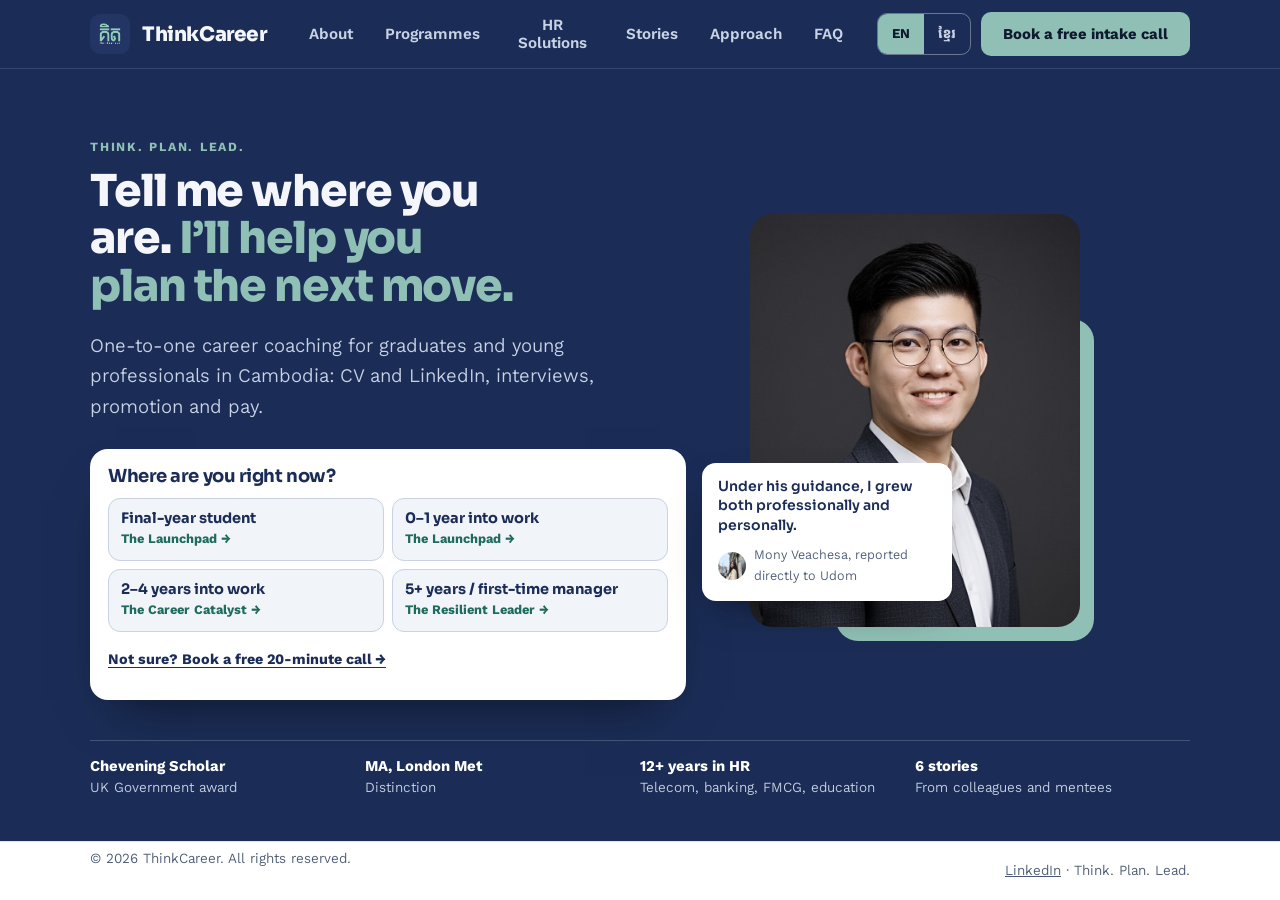
==== index.html @ e6998438 "Add HR Solutions for SMEs section to thinkcareers.net Adds a new top-level nav tab ("HR Solutions") " ====
<!doctype html>
<html lang="en" data-lang="en">
<head>
<meta charset="utf-8">
<meta name="viewport" content="width=device-width,initial-scale=1">
<meta name="description" content="1:1 career coaching from a senior HR leader, Chevening Scholar and educator. CV and LinkedIn, interview prep, promotion and salary strategy for new graduates and young professionals.">
<meta name="theme-color" content="#243B6B">
<meta property="og:type" content="website">
<meta property="og:site_name" content="ThinkCareer">
<meta property="og:title" content="ThinkCareer — Career coaching with Udom Vuthy">
<meta property="og:description" content="One-to-one career coaching for graduates and young professionals in Cambodia: CV and LinkedIn, interview prep, promotion and salary strategy.">
<meta property="og:url" content="https://www.thinkcareers.net/">
<meta property="og:image" content="https://www.thinkcareers.net/redesign/assets/portrait.jpg">
<meta name="twitter:card" content="summary_large_image">
<link rel="canonical" href="https://www.thinkcareers.net/">
<link rel="icon" href="assets/favicon.ico" sizes="any">
<title>ThinkCareer — Career Coaching</title>
<link rel="preconnect" href="https://fonts.googleapis.com">
<link rel="preconnect" href="https://fonts.gstatic.com" crossorigin>
<link href="https://fonts.googleapis.com/css2?family=Sora:wght@600;700;800&family=Kantumruy+Pro:wght@400;500;600;700&display=swap" rel="stylesheet">
<style>
/* Direction A "Logo Navy": navy bar and hero, mint signal, white panels. Layout: one-screen home. Top bar opens full overlay panels (About, Programs, Approach, FAQ, Book) over the page; no section scrolling. */
:root{
  /* Motion system: one set of durations/easings for the whole site */
  --dur-1:120ms;   /* hover, press, colour changes */
  --dur-2:200ms;   /* fades, small state changes, overlays in */
  --dur-3:300ms;   /* entrances, panels, anything that travels */
  --dur-out:150ms; /* every exit: faster than the entrance */
  --stagger:40ms;
  --ease:cubic-bezier(.4,0,.2,1);
  --ease-out:cubic-bezier(.2,.8,.2,1);
  --ease-in:cubic-bezier(.4,0,1,1);
  interpolate-size:allow-keywords;
  --bg:#FFFFFF; --surface:#FFFFFF; --mist:#F1F4F9; --ink:#0F1A2E; --muted:#4A5873; --head:#1B2D57;
  --line:rgba(15,26,46,.13); --action:#1B2D57; --action-hover:#14224A; --action-fg:#FFFFFF; --link:#1B2D57;
  --accent:#1F6B5C; --mint:#8FBFB5; --mint-hover:#A5CDC4; --mint-ink:#0F1A2E; --navy:#1B2D57; --navy-deep:#14224A; --on-navy:#F4F6FB; --on-navy-muted:#C9D3E6;
  --bar-bg:#1B2D57; --hero-bg:#1B2D57;
  --gold:#E5C27A; --gold-ink:#0F1A2E; --danger:#B3261E; --scrim:rgba(10,18,40,.6); --shadow:0 24px 60px -24px rgba(20,34,74,.5);
  --display:"Sora","Kantumruy Pro",system-ui,sans-serif; --sans:"Kantumruy Pro",system-ui,sans-serif;
  --bar:68px; --max:1180px; --gut:clamp(16px,4vw,40px);
}
@media (prefers-color-scheme: dark){:root:not([data-theme="light"]){
  --bg:#0C1426; --surface:#131E38; --mist:#1A2748; --ink:#EEF3FB; --muted:#AAB7CD; --head:#F4F6FB;
  --line:rgba(255,255,255,.14); --action:#8FBFB5; --action-hover:#A5CDC4; --action-fg:#0C1426; --link:#8FBFB5;
  --accent:#8FD0C0; --navy-deep:#0A1120; --bar-bg:#0F1830; --hero-bg:#16244A; --scrim:rgba(3,7,14,.72); --shadow:0 24px 60px -24px rgba(0,0,0,.7); color-scheme:dark}}
:root[data-theme="dark"]{
  --bg:#0C1426; --surface:#131E38; --mist:#1A2748; --ink:#EEF3FB; --muted:#AAB7CD; --head:#F4F6FB;
  --line:rgba(255,255,255,.14); --action:#8FBFB5; --action-hover:#A5CDC4; --action-fg:#0C1426; --link:#8FBFB5;
  --accent:#8FD0C0; --navy-deep:#0A1120; --bar-bg:#0F1830; --hero-bg:#16244A; --scrim:rgba(3,7,14,.72); --shadow:0 24px 60px -24px rgba(0,0,0,.7); color-scheme:dark}
*{box-sizing:border-box}
html{height:100%}
body{margin:0;min-height:100%;background:var(--bg);color:var(--ink);font:400 17px/1.6 var(--sans);-webkit-font-smoothing:antialiased;display:flex;flex-direction:column}
html.lock{overflow:hidden}
[data-lang="km"] body{line-height:1.8}
[data-lang="km"] h1,[data-lang="km"] h2,[data-lang="km"] h3{line-height:1.4;letter-spacing:0}
img{max-width:100%;display:block}
h1,h2,h3{font-family:var(--display);color:var(--head);letter-spacing:-.025em;line-height:1.08;margin:0;text-wrap:balance}
p{margin:0}
a{color:var(--link)}
:focus-visible{outline:3px solid var(--gold);outline-offset:3px;border-radius:8px}
.skip{position:absolute;left:-999px;top:8px;background:var(--action);color:var(--action-fg);padding:10px 16px;border-radius:8px;z-index:200}
.skip:focus{left:8px}
.eyebrow{font:700 12.5px/1 var(--sans);letter-spacing:.14em;text-transform:uppercase;color:var(--accent);margin:0 0 14px}
.lede{color:var(--muted);font-size:clamp(17px,1.5vw,19.5px);max-width:58ch}
.btn{display:inline-flex;align-items:center;justify-content:center;gap:8px;min-height:48px;padding:0 24px;border-radius:10px;font:700 16px var(--sans);text-decoration:none;border:2px solid transparent;cursor:pointer;transition:background-color var(--dur-1) var(--ease),border-color var(--dur-1) var(--ease),color var(--dur-1) var(--ease),transform var(--dur-1) var(--ease);text-align:center}
.btn:active{transform:scale(.98)}
.btn--primary{background:var(--action);color:var(--action-fg)}.btn--primary:hover{background:var(--action-hover)}
.btn--ghost{background:transparent;border-color:var(--action);color:var(--link)}.btn--ghost:hover{background:var(--mist)}
.btn--block{width:100%}

/* Top bar */
.bar{position:sticky;top:env(safe-area-inset-top,0px);z-index:100;background:var(--bar-bg);border-bottom:1px solid rgba(255,255,255,.12)}
.bar__in{max-width:var(--max);margin:0 auto;height:var(--bar);padding:0 var(--gut);display:flex;align-items:center;gap:20px}
.brand{display:flex;align-items:center;gap:12px;font:800 20px var(--display);color:var(--on-navy);text-decoration:none;letter-spacing:-.02em;background:none;border:0;cursor:pointer;padding:0}
.brand img{width:40px;height:40px;border-radius:10px}
.tabs{display:flex;gap:4px;margin-left:12px}
.tab{background:none;border:0;font:600 15.5px var(--sans);color:var(--on-navy-muted);padding:0 14px;min-height:44px;border-radius:8px;cursor:pointer;position:relative;transition:background-color var(--dur-1) var(--ease),color var(--dur-1) var(--ease)}
.tab:hover{color:#fff;background:rgba(255,255,255,.1)}
.tab[aria-current="true"]{color:#fff}
.tab[aria-current="true"]::after{content:"";position:absolute;left:14px;right:14px;bottom:2px;height:3px;border-radius:3px;background:var(--mint)}
.bar__r{margin-left:auto;display:flex;align-items:center;gap:10px}
.lang{display:inline-flex;border:1.5px solid rgba(255,255,255,.35);border-radius:10px;overflow:hidden}
.lang button{transition:background-color var(--dur-1) var(--ease),color var(--dur-1) var(--ease);border:0;background:none;min-height:40px;min-width:46px;padding:0 10px;font:700 13.5px var(--sans);color:var(--on-navy-muted);cursor:pointer}
.lang button[aria-pressed="true"]{background:var(--mint);color:var(--mint-ink)}
.bar .btn{min-height:44px;padding:0 20px;font-size:15px;background:var(--mint);color:var(--mint-ink)}
.bar .btn:hover{background:var(--mint-hover)}
.menu{display:none}
@media(max-width:900px){.tabs{display:none}.menu{display:inline-flex}.bar .btn--book{display:none}}
.menu{align-items:center;justify-content:center;min-height:44px;min-width:44px;border:1.5px solid rgba(255,255,255,.35);border-radius:10px;background:none;color:var(--on-navy);cursor:pointer}
.menu svg{width:22px;height:22px}

/* Home */
main{flex:1;display:flex;flex-direction:column}
.herowrap{background:var(--hero-bg);color:var(--on-navy)}
.hero{max-width:var(--max);width:100%;margin:0 auto;padding:clamp(28px,4vw,56px) var(--gut) clamp(32px,4vw,56px);display:grid;grid-template-columns:1.15fr .85fr;gap:clamp(28px,5vw,72px);align-items:center}
h1{font-size:clamp(30px,4vw,52px);font-weight:800;line-height:1.12}
h1 em{font-style:normal;color:var(--accent)}
.herowrap h1{color:var(--on-navy)}.herowrap h1 em,.herowrap .eyebrow{color:var(--mint)}
.herowrap .lede,.herowrap .micro{color:var(--on-navy-muted)}
.herowrap .btn--primary{background:var(--mint);color:var(--mint-ink)}.herowrap .btn--primary:hover{background:var(--mint-hover)}
.herowrap .btn--ghost{border-color:#fff;color:#fff}.herowrap .btn--ghost:hover{background:rgba(255,255,255,.12)}
.herowrap .chips li{background:rgba(255,255,255,.1);border-color:rgba(255,255,255,.28);color:#fff}
.hero .lede{margin-top:20px}
.cta{display:flex;flex-wrap:wrap;gap:12px;margin:30px 0 14px}
.micro{font-size:14px;color:var(--muted)}
.chips{display:flex;flex-wrap:wrap;gap:8px;list-style:none;margin:24px 0 0;padding:0}
.chips li{border:1px solid var(--line);background:var(--mist);border-radius:8px;padding:7px 13px;font-size:14px;font-weight:600;color:var(--head)}
.portrait{position:relative;max-width:340px;margin-left:auto;width:100%}
.portrait::before{content:"";position:absolute;inset:auto -14px -14px auto;width:78%;height:78%;background:var(--mint);border-radius:22px;z-index:0}
.portrait img{position:relative;z-index:1;width:100%;aspect-ratio:4/5;object-fit:cover;border-radius:22px}
.portrait figcaption{position:absolute;z-index:2;left:-16px;bottom:22px;background:#fff;color:#1B2D57;border-radius:12px;padding:12px 16px;box-shadow:var(--shadow)}
.portrait b{display:block;font:700 16px var(--display)}
.portrait span{font-size:13px;color:#4A5873}
@media(max-width:900px){.hero{grid-template-columns:1fr}.portrait{margin:8px auto 0;max-width:320px}}

.stages{background:var(--mist);border-block:1px solid var(--line);padding:26px 0 30px}
.stages__in{max-width:var(--max);margin:0 auto;padding:0 var(--gut)}
.stages h2{font-size:clamp(20px,2.2vw,26px)}
.stages .cards{display:grid;grid-template-columns:repeat(4,1fr);gap:12px;margin-top:16px}
.stage{display:flex;flex-direction:column;gap:6px;text-align:left;background:var(--surface);border:1px solid var(--line);border-radius:12px;padding:16px 18px;cursor:pointer;font:inherit;color:inherit;min-height:92px;transition:border-color var(--dur-1) var(--ease),background-color var(--dur-1) var(--ease),transform var(--dur-2) var(--ease-out)}
.stage:hover{border-color:var(--head);transform:translateY(-2px)}
.stage b{font:700 17px/1.25 var(--display);color:var(--head)}
.stage span{font-size:14px;font-weight:700;color:var(--accent);margin-top:auto}
@media(max-width:900px){.stages .cards{grid-template-columns:1fr 1fr}}
@media(max-width:480px){.stages .cards{grid-template-columns:1fr}}

footer{border-top:1px solid var(--line);padding:18px 0;font-size:14px;color:var(--muted)}
footer div{max-width:var(--max);margin:0 auto;display:flex;flex-wrap:wrap;gap:8px 24px;justify-content:space-between}
footer a{color:var(--muted)}

/* Overlay panels */
.overlay{position:fixed;inset:0;z-index:90;display:flex;justify-content:center;align-items:flex-end;padding:calc(var(--bar) + env(safe-area-inset-top,0px) + 14px) var(--gut) 0}
.overlay[hidden]{display:none}
.scrim{position:absolute;inset:0;background:var(--scrim);backdrop-filter:blur(4px)}
.panel{position:relative;width:100%;max-width:1040px;max-height:100%;background:var(--surface);border-radius:20px 20px 0 0;box-shadow:var(--shadow);display:flex;flex-direction:column;overflow:hidden;border:1px solid var(--line);border-bottom:0}
.panel__top{display:flex;justify-content:space-between;align-items:center;padding:14px 16px 0 clamp(20px,3vw,36px);gap:12px}
.crumb{font:700 12.5px var(--sans);letter-spacing:.14em;text-transform:uppercase;color:var(--accent)}
.x{display:inline-flex;align-items:center;justify-content:center;min-width:44px;min-height:44px;border:0;background:var(--mist);color:var(--head);border-radius:50%;cursor:pointer}
.x{transition:background-color var(--dur-1) var(--ease),transform var(--dur-1) var(--ease)}
.x:hover{background:var(--line)}
.x svg{width:20px;height:20px}
.panel__body{overflow:auto;padding:6px clamp(20px,3vw,36px) calc(32px + env(safe-area-inset-bottom,0px));overscroll-behavior:contain}
.panel h2{font-size:clamp(24px,3vw,36px);font-weight:800;max-width:22ch}
.panel h2:focus{outline:none}
.sec[hidden]{display:none}
/* Shared keyframes */
@keyframes fade{from{opacity:0}to{opacity:1}}
@keyframes fadeout{from{opacity:1}to{opacity:0}}
@keyframes rise{from{transform:translateY(28px);opacity:0}to{transform:none;opacity:1}}
@keyframes sink{from{transform:none;opacity:1}to{transform:translateY(20px);opacity:0}}
@keyframes reveal{from{opacity:0;transform:translateY(8px)}to{opacity:1;transform:none}}
.overlay:not([hidden]) .scrim{animation:fade var(--dur-2) var(--ease-out) both}
.overlay:not([hidden]) .panel{animation:rise var(--dur-3) var(--ease-out) both}
.overlay.is-leaving .scrim{animation:fadeout var(--dur-out) var(--ease-in) both}
.overlay.is-leaving .panel{animation:sink var(--dur-out) var(--ease-in) both}
.panel .sec:not([hidden]){animation:reveal var(--dur-2) var(--ease-out) both}
.err:not(:empty){animation:reveal var(--dur-2) var(--ease-out) both}
@media(max-width:700px){.overlay{padding-left:0;padding-right:0}.panel{border-radius:16px 16px 0 0}}

/* About */
.about{display:grid;grid-template-columns:.7fr 1.3fr;gap:clamp(20px,4vw,48px);margin-top:18px;align-items:start}
.about img{border-radius:16px;aspect-ratio:4/5;object-fit:cover;width:100%}
.about p{color:var(--muted);margin-top:14px;max-width:62ch}
.about .lede{margin-top:16px}
.creds{display:grid;grid-template-columns:1fr 1fr;margin:22px 0 0;border:1px solid var(--line);border-radius:12px;overflow:hidden}
.creds div{padding:14px 16px;border-bottom:1px solid var(--line);background:var(--mist)}
.creds div:nth-child(odd){border-right:1px solid var(--line)}
.creds div:nth-last-child(-n+2){border-bottom:0}
.creds dt{font:700 11.5px var(--sans);letter-spacing:.12em;text-transform:uppercase;color:var(--accent)}
.creds dd{margin:4px 0 0;font-weight:600;color:var(--head);line-height:1.4;font-size:15.5px}
blockquote{margin:22px 0 0;padding:2px 0 2px 18px;border-left:3px solid var(--gold);font:600 clamp(18px,2vw,22px)/1.4 var(--display);color:var(--head)}
.about .btn{margin-top:22px}
@media(max-width:760px){.about{grid-template-columns:1fr}.about img{max-width:260px}.creds{grid-template-columns:1fr}.creds div{border-right:0!important;border-bottom:1px solid var(--line)!important}.creds div:last-child{border-bottom:0!important}}

/* Programs */
.tiers{display:grid;grid-template-columns:repeat(3,1fr);gap:14px;margin-top:22px}
.tier{border:1px solid var(--line);border-radius:16px;padding:22px;display:flex;flex-direction:column;background:var(--surface);position:relative}
.tier--feat{background:var(--navy);color:var(--on-navy);border-color:var(--navy-deep)}
.tier.rec{outline:3px solid var(--gold);outline-offset:2px}
.tier__tag{display:flex;justify-content:space-between;align-items:center;min-height:26px;font:700 12px var(--sans);letter-spacing:.12em;text-transform:uppercase;color:var(--accent);margin:0 0 10px}
.tier--feat .tier__tag{color:var(--mint)}
.tier__tag i{font-style:normal;background:var(--gold);color:var(--gold-ink);border-radius:6px;padding:4px 9px;letter-spacing:.02em;text-transform:none}
.tier h3{font-size:24px}
.tier--feat h3{color:var(--on-navy)}
.pitch{margin-top:8px;color:var(--muted);font-weight:500}
.tier--feat .pitch{color:var(--on-navy-muted)}
.price{font:800 34px/1 var(--display);margin:20px 0 4px;color:var(--head)}
.tier--feat .price{color:var(--on-navy)}
.price small{display:block;font:500 14px var(--sans);color:var(--muted);margin-top:6px;letter-spacing:0}
.tier--feat .price small,.tier--feat .meta{color:var(--on-navy-muted)}
.meta{font-size:14px;color:var(--muted);margin-top:8px}
.tier ul{list-style:none;margin:18px 0 22px;padding:18px 0 0;border-top:1px solid var(--line);display:grid;gap:10px;font-size:15px}
.tier--feat ul{border-color:rgba(255,255,255,.2)}
.tier li{display:grid;grid-template-columns:18px 1fr;gap:8px}
.tier li::before{content:"✓";color:var(--accent);font-weight:800}
.tier--feat li::before{color:var(--mint)}
.tier .btn{margin-top:auto}
.tier:not(.tier--feat) .btn{background:transparent;border-color:var(--action);color:var(--link)}
.tier:not(.tier--feat) .btn:hover{background:var(--mist)}
.tier--feat .btn{background:var(--mint);color:var(--mint-ink)}
.tier--feat .btn:hover{background:var(--mint-hover)}
.fine{margin-top:16px;color:var(--muted);font-size:15px}
@media(max-width:860px){.tiers{grid-template-columns:1fr}}

/* Stories */
.storystrip{max-width:var(--max);width:100%;margin:0 auto;padding:22px var(--gut);display:flex;align-items:center;gap:16px;flex-wrap:wrap}
.storystrip p{font-weight:600;color:var(--head);flex:1;min-width:220px;margin:0}
.storystrip p span{display:block}.storystrip p span+span{font-weight:400;color:var(--muted);font-size:15px}
.stories{display:grid;grid-template-columns:repeat(2,minmax(0,1fr));gap:14px;margin-top:22px}
.stories>.story:not(.story--lead):last-child:nth-child(even){grid-column:1/-1}
.story{position:relative;display:flex;flex-direction:column;gap:16px;background:var(--surface);border:1px solid var(--line);border-radius:16px;padding:22px}
.story__who{display:flex;align-items:center;gap:14px;min-width:0}
.story__photo{flex:none;width:72px;aspect-ratio:1;border-radius:14px;overflow:hidden;background:var(--mist);display:grid;place-items:center;color:var(--muted)}
.story__photo img{width:100%;height:100%;object-fit:cover;display:block}
.story__photo svg{width:56%;height:56%}
.story__name{font:700 17px/1.25 var(--display);color:var(--head);margin:0}
.story__role{font-size:14.5px;color:var(--muted);margin:2px 0 0}
.story__quote{margin:0;padding:0;border:0;font:500 17px/1.55 var(--sans);color:var(--ink)}
.story__quote::before{content:"\201C";display:block;font:800 44px/0.7 var(--display);color:var(--accent);margin-bottom:6px}
.story__tags{display:flex;flex-wrap:wrap;gap:8px;margin-top:auto}
.story__tags span{border-radius:8px;padding:6px 11px;font-size:13.5px;font-weight:700;line-height:1.2}
.tag-out{background:var(--mint);color:var(--mint-ink)}
.tag-prog{background:var(--mist);color:var(--head);border:1px solid var(--line)}
.story:not(.story--lead):has(.ph-badge){padding-top:46px}
.ph-badge{position:absolute;top:14px;right:14px;background:var(--gold);color:var(--gold-ink);font:800 11px/1 var(--sans);letter-spacing:.1em;text-transform:uppercase;padding:6px 9px;border-radius:6px}
.story--lead{grid-column:1/-1;display:grid;grid-template-columns:minmax(0,.7fr) minmax(0,1.6fr);gap:clamp(20px,3.5vw,44px);padding:clamp(22px,3.2vw,36px);background:var(--navy);border-color:transparent;color:var(--on-navy)}
.story--lead .story__photo{position:relative;width:100%;aspect-ratio:4/5;border-radius:16px;background:rgba(255,255,255,.08);color:var(--on-navy-muted);box-shadow:12px 12px 0 -2px var(--mint)}
.story--lead .story__body{display:flex;flex-direction:column;gap:18px;justify-content:center;min-width:0}
.story--lead .story__quote{font:600 clamp(19px,2.2vw,26px)/1.45 var(--display);color:var(--on-navy);letter-spacing:-.01em}
.story--lead .story__quote::before{color:var(--mint);font-size:64px;margin-bottom:10px}
.story--lead .story__name{color:var(--on-navy);font-size:19px}.story--lead .story__role{color:var(--on-navy-muted)}
.story--lead .tag-prog{background:transparent;color:var(--on-navy);border-color:rgba(255,255,255,.3)}
.story__quote p{margin:0 0 .8em}.story__quote p:last-child{margin:0}
.story--lead .story__quote--long{font:500 clamp(17px,1.55vw,19.5px)/1.65 var(--sans);letter-spacing:0}
.story--lead .story__photo{align-self:start}
.story-cta{margin-top:22px;display:flex}
@media(max-width:760px){.stories{grid-template-columns:minmax(0,1fr)}.story--lead{grid-template-columns:minmax(0,1fr)}.story--lead .story__photo{max-width:220px;box-shadow:10px 10px 0 -2px var(--mint)}.ph-badge{top:12px;right:12px}}

/* Approach */
.pillars{list-style:none;margin:22px 0 0;padding:0;display:grid;gap:0}
.pillars li{display:grid;grid-template-columns:minmax(0,.8fr) minmax(0,1.4fr);gap:24px;padding:20px 0;border-top:1px solid var(--line)}
.pillars li:last-child{border-bottom:1px solid var(--line)}
.pillars h3{font-size:clamp(20px,2.2vw,26px)}
.pillars p{color:var(--muted)}
.hrfeatures{list-style:none;margin:22px 0 0;padding:0;display:grid;gap:0}
.hrfeatures li{display:grid;grid-template-columns:minmax(0,.8fr) minmax(0,1.4fr);gap:24px;padding:20px 0;border-top:1px solid var(--line)}
.hrfeatures li:last-child{border-bottom:1px solid var(--line)}
.hrfeatures h3{font-size:clamp(20px,2.2vw,26px)}
.hrfeatures p{color:var(--muted)}
.steps{list-style:none;margin:16px 0 0;padding:0;display:grid;grid-template-columns:repeat(3,1fr);gap:12px;counter-reset:s}
.steps li{counter-increment:s;background:var(--mist);border-radius:12px;padding:18px;font-weight:600;color:var(--head)}
.steps li::before{content:counter(s);display:grid;place-items:center;width:32px;height:32px;border-radius:50%;background:var(--action);color:var(--action-fg);font:700 14px var(--sans);margin-bottom:10px}
.h3s{font:700 13px var(--sans);letter-spacing:.12em;text-transform:uppercase;color:var(--accent);margin:30px 0 0}
@media(max-width:760px){.pillars li{grid-template-columns:1fr;gap:6px}.hrfeatures li{grid-template-columns:1fr;gap:6px}.steps{grid-template-columns:1fr}}

/* FAQ */
details{border-top:1px solid var(--line)}
details:last-of-type{border-bottom:1px solid var(--line)}
.faqs{margin-top:20px}
summary{list-style:none;cursor:pointer;display:flex;justify-content:space-between;align-items:center;gap:16px;padding:18px 0;min-height:48px;font:700 18px/1.35 var(--display);color:var(--head)}
summary::-webkit-details-marker{display:none}
summary::after{content:"+";font:400 26px/1 var(--sans);color:var(--accent);transition:transform var(--dur-2) var(--ease-out)}
details[open] summary::after{transform:rotate(45deg)}
details p{color:var(--muted);margin:0 0 20px;max-width:64ch}
details::details-content{block-size:0;overflow:clip;transition:block-size var(--dur-3) var(--ease-out),content-visibility var(--dur-3) allow-discrete}
details[open]::details-content{block-size:auto}
details[open]>:not(summary){animation:reveal var(--dur-3) var(--ease-out) both}

/* Form */
.book{display:grid;grid-template-columns:.8fr 1.2fr;gap:clamp(20px,4vw,44px);margin-top:18px;align-items:start}
.promises{list-style:none;margin:20px 0 0;padding:0;display:grid;gap:10px;color:var(--ink)}
.promises li{display:grid;grid-template-columns:22px 1fr;gap:8px}
.promises li::before{content:"✓";color:var(--accent);font-weight:800}
form{display:grid;gap:16px}
.row{display:grid;grid-template-columns:1fr 1fr;gap:14px}
label,.lbl{display:block;font-weight:700;font-size:15px;margin-bottom:6px;color:var(--head)}
.hint{display:block;font-weight:400;font-size:13px;color:var(--muted)}
input[type=text],input[type=email],select,textarea{width:100%;min-height:50px;padding:12px 14px;border:1.5px solid color-mix(in srgb,var(--muted) 55%,transparent);border-radius:10px;background:var(--surface);font:400 16px var(--sans);color:var(--ink)}
textarea{min-height:120px;resize:vertical}
input,select,textarea{transition:border-color var(--dur-1) var(--ease),outline-color var(--dur-1) var(--ease)}
input:focus,select:focus,textarea:focus{outline:3px solid var(--gold);outline-offset:1px;border-color:var(--action)}
[aria-invalid="true"]{border-color:var(--danger)!important}
.err{color:var(--danger);font-size:14px;margin-top:4px}
.check{display:grid;grid-template-columns:24px 1fr;gap:10px;align-items:start;font-weight:400;font-size:14px;color:var(--muted);margin:0}
.check input{width:22px;height:22px;margin:2px 0 0;accent-color:var(--action)}
.hp{position:absolute;left:-9999px}
.status{font-weight:700;color:var(--head)}
.thanks{display:none;background:var(--mist);border-radius:14px;padding:26px}
.thanks h3{font-size:26px;margin-bottom:10px}
.note{background:var(--mist);border:1px dashed var(--muted);border-radius:10px;padding:10px 14px;font-size:14px;color:var(--muted)}
@media(max-width:820px){.book{grid-template-columns:1fr}.row{grid-template-columns:1fr}}

/* ---- audit fixes ---- */
.bar .btn--book{white-space:nowrap}.lang{flex:none}
@media(min-width:901px) and (max-width:1080px){.bar .btn--book{display:none}}
.scrim{background:rgba(8,16,40,.8);backdrop-filter:blur(8px)}
.panel{height:100%}
footer{padding:6px 0}
footer div{padding:0 var(--gut)}
footer a{display:inline-block;padding:12px 0;min-height:44px}
.herowrap .chips{gap:6px 0;margin-top:20px}
.herowrap .chips li{background:none;border:0;border-radius:0;padding:0;font-size:14.5px;font-weight:600;color:var(--on-navy-muted)}
.herowrap .chips li+li::before{content:"·";margin:0 12px;color:var(--mint)}
.proof{display:flex;align-items:center;gap:14px;flex-wrap:wrap;margin-top:22px;padding-top:18px;border-top:1px solid rgba(255,255,255,.18);font-size:15px;color:var(--on-navy-muted)}
.proof__av{display:flex}
.proof__av img{width:36px;height:36px;border-radius:50%;object-fit:cover;border:2px solid var(--hero-bg);margin-left:-10px;background:var(--mist)}
.proof__av img:first-child{margin-left:0}
.proof button{background:none;border:0;padding:12px 0;min-height:44px;font:700 15px var(--sans);color:var(--mint);cursor:pointer;text-decoration:underline;text-underline-offset:3px}
@media(max-width:900px){.portrait{max-width:260px}.portrait img{height:auto;aspect-ratio:4/5}}
@media(max-width:700px){.herowrap .chips{display:grid;gap:4px}.herowrap .chips li+li::before{display:none}}
.stagesub{margin:6px 0 0;color:var(--muted);font-size:15.5px}
.storystrip q{display:block;quotes:none;font:600 clamp(17px,1.9vw,20px)/1.4 var(--display);color:var(--head)}
.storystrip q+span{display:block;font-size:14.5px;color:var(--muted);margin-top:4px}
.storystrip .qwrap{flex:1;min-width:240px}
.about .btnrow{display:flex;flex-wrap:wrap;gap:12px;margin-top:22px}
.about .btnrow .btn{margin-top:0}
.about p+p{margin-top:12px}
.for{font-size:14px;color:var(--muted);margin:14px 0 0}
.tier--feat .for{color:var(--on-navy-muted)}
.for b{color:var(--head)}.tier--feat .for b{color:var(--on-navy)}
.tier ul{margin-top:16px}
.sfilters{display:flex;flex-wrap:wrap;gap:8px;margin-top:20px}
.sfilters button{transition:background-color var(--dur-1) var(--ease),color var(--dur-1) var(--ease),border-color var(--dur-1) var(--ease),transform var(--dur-1) var(--ease);min-height:44px;padding:8px 16px;border:1.5px solid var(--line);border-radius:99px;background:var(--surface);color:var(--head);font:600 15px var(--sans);cursor:pointer}
.sfilters button[aria-pressed="true"]{background:var(--navy);color:var(--on-navy);border-color:var(--navy)}
.stories{margin-top:16px;align-items:start}
.story__photo{width:88px}
.story__quote.is-clamped{max-height:11.5em;overflow:hidden;-webkit-mask-image:linear-gradient(#000 68%,transparent);mask-image:linear-gradient(#000 68%,transparent)}
.story__more{transition:color var(--dur-1) var(--ease);align-self:flex-start;background:none;border:0;padding:10px 0;min-height:44px;font:700 15px var(--sans);color:var(--link);cursor:pointer;text-decoration:underline;text-underline-offset:3px}
.story__src a{color:inherit;text-decoration:underline;text-underline-offset:3px;display:inline-block;padding:6px 0}.story__src a:hover{color:var(--head)}
.story__src{margin:0;font-size:13px;color:var(--muted)}
.story--lead .story__src{color:var(--on-navy-muted)}
.pillars .sub{display:block;display:block;font:700 12px var(--sans);letter-spacing:.12em;text-transform:uppercase;color:var(--accent);margin-top:6px}
.pillars .cov{margin:10px 0 0;font-size:14px;font-weight:700;color:var(--head)}
.linkbtn{background:none;border:0;padding:0;font:700 inherit var(--sans);color:var(--link);cursor:pointer;text-decoration:underline;text-underline-offset:3px;min-height:44px}
.book h2{font-size:clamp(24px,3vw,34px);font-weight:800;margin:0}
.book .lede{margin-top:14px}

/* ---- carousel ---- */
.stories{display:flex;gap:14px;overflow-x:auto;scroll-snap-type:x mandatory;scroll-behavior:smooth;scrollbar-width:none;margin-top:16px;padding:2px 2px 6px;align-items:stretch;overscroll-behavior-x:contain}
.stories::-webkit-scrollbar{display:none}
.stories:focus-visible{outline:3px solid var(--gold);outline-offset:2px;border-radius:16px}
.stories>.story{flex:0 0 calc((100% - 14px)/2);scroll-snap-align:start;min-width:0}
@media(max-width:760px){.stories>.story{flex-basis:88%}}
.carousel{display:flex;flex-direction:column}
.carousel__ctl{order:-1;display:flex;align-items:center;justify-content:flex-end;gap:14px;margin-top:14px}
.car-btn{display:inline-flex;align-items:center;justify-content:center;width:48px;height:48px;border-radius:50%;border:1.5px solid var(--head);background:var(--surface);color:var(--head);cursor:pointer;transition:background-color var(--dur-1) var(--ease),color var(--dur-1) var(--ease),opacity var(--dur-1) var(--ease),transform var(--dur-1) var(--ease)}
.car-btn:hover:not(:disabled){background:var(--navy);color:var(--on-navy)}
.car-btn:disabled{opacity:.35;cursor:default}
.car-btn svg{width:22px;height:22px}
.car-pos{min-width:72px;text-align:center;font:700 15px var(--sans);color:var(--head);font-variant-numeric:tabular-nums}

/* ---- stories contrast pass ---- */
:root{--edge:color-mix(in srgb,var(--muted) 75%,transparent);--muted-strong:#38465F}
@media(prefers-color-scheme:dark){:root:not([data-theme="light"]){--edge:color-mix(in srgb,var(--muted) 60%,transparent);--muted-strong:#C9D3E6}}
:root[data-theme="dark"]{--edge:color-mix(in srgb,var(--muted) 60%,transparent);--muted-strong:#C9D3E6}
.story{border-color:var(--edge)}
@media(prefers-color-scheme:dark){:root:not([data-theme="light"]) .story{background:var(--mist)}:root:not([data-theme="light"]) .tag-prog{background:var(--surface)}}
:root[data-theme="dark"] .story{background:var(--mist)}:root[data-theme="dark"] .tag-prog{background:var(--surface)}
.story .tag-prog{border-color:var(--edge)}
.sfilters button{border-color:var(--edge)}
.sfilters button[aria-pressed="true"]{border-color:var(--navy)}
.story__role,.story__src{color:var(--muted-strong)}
.story__src{font-size:13.5px}
.car-pos{color:var(--muted-strong)}
.sfilters button:focus-visible,.car-btn:focus-visible,.story__more:focus-visible,.stories:focus-visible{outline:3px solid var(--action);outline-offset:3px}
.car-btn{border-color:var(--action)}
.car-btn:disabled{opacity:.5;border-color:var(--edge)}

/* Programme popup card */
.pgm{position:fixed;inset:0;z-index:130;display:grid;place-items:center;padding:20px var(--gut)}
.pgm[hidden]{display:none}
.pgm__bg{position:absolute;inset:0;background:rgba(8,14,30,.62);opacity:0;transition:opacity var(--dur-out) var(--ease-in)}
.pgm__box{position:relative;width:min(560px,100%);max-height:calc(100dvh - 40px);overflow:auto;border-radius:20px;opacity:0;transform:translateY(16px) scale(.97);transition:opacity var(--dur-out) var(--ease-in),transform var(--dur-out) var(--ease-in);overscroll-behavior:contain}
.pgm.is-open .pgm__bg{opacity:1;transition:opacity var(--dur-2) var(--ease-out)}
.pgm.is-open .pgm__box{opacity:1;transform:none;transition:opacity var(--dur-2) var(--ease-out),transform var(--dur-3) var(--ease-out)}
.pgm__slot .tier{border-radius:20px;padding:30px 28px 24px;box-shadow:0 30px 70px -24px rgba(0,0,0,.65)}
.pgm__slot .tier h3{font-size:clamp(26px,5vw,32px);padding-right:44px}
.pgm__slot .tier__tag{padding-right:52px}
.pgm__slot .tier .price span{font-size:36px}
.pgm__slot .tier ul{font-size:16px}
.pgm__slot .tier .btn{margin-top:4px;width:100%;min-height:52px;justify-content:center}
.pgm__x{position:absolute;top:14px;right:14px;z-index:2;background:rgba(15,26,46,.08);color:inherit}
.pgm__x:hover{background:rgba(15,26,46,.16)}
.pgm__box:has(.tier--feat) .pgm__x{background:rgba(255,255,255,.14);color:#fff}
.pgm__cmp{display:flex;align-items:center;justify-content:center;width:100%;min-height:48px;margin-top:6px;border:0;background:none;color:inherit;font:700 15px var(--sans);cursor:pointer;text-decoration:underline;text-underline-offset:3px;opacity:.92}
.pgm__cmp:hover{opacity:1}
.pgm__slot .tier--feat .pgm__cmp{color:var(--mint)}
.pgm__slot .tier:not(.tier--feat) .pgm__cmp{color:var(--link)}
@media(max-width:700px){
 .pgm{align-items:end;padding:0}
 .pgm__box{width:100%;max-height:92dvh;border-radius:20px 20px 0 0;transform:translateY(40px)}
 .pgm__slot .tier{border-radius:20px 20px 0 0;padding:26px 20px 20px}
 .pgm__slot .tier{padding-bottom:calc(14px + env(safe-area-inset-bottom,0px))}
}
/* Menu animation */
.menu svg path{transform-box:fill-box;transform-origin:center;transition:transform var(--dur-3) var(--ease-out),opacity var(--dur-2) var(--ease)}
.menu.is-open .l1{transform:translateY(5px) rotate(45deg)}
.menu.is-open .l2{opacity:0;transform:scaleX(.2)}
.menu.is-open .l3{transform:translateY(-5px) rotate(-45deg)}
.menulist{position:absolute;top:var(--bar);right:var(--gut);left:var(--gut);background:var(--surface);border:1px solid var(--line);border-radius:12px;box-shadow:var(--shadow);padding:8px;display:grid;gap:2px;z-index:120;
  opacity:0;visibility:hidden;pointer-events:none;transform:translateY(-10px) scale(.98);transform-origin:top right;
  transition:opacity var(--dur-out) var(--ease-in),transform var(--dur-out) var(--ease-in),visibility 0s linear var(--dur-out)}
.menulist.is-open{opacity:1;visibility:visible;pointer-events:auto;transform:none;transition:opacity var(--dur-2) var(--ease-out),transform var(--dur-3) var(--ease-out),visibility 0s}
.menulist .tab{text-align:left;min-height:48px;font-size:17px;opacity:0;transform:translateY(-6px);transition:opacity var(--dur-out) var(--ease-in),transform var(--dur-out) var(--ease-in),background-color var(--dur-1) var(--ease),color var(--dur-1) var(--ease)}
.menulist.is-open .tab{opacity:1;transform:none;transition:opacity var(--dur-2) var(--ease-out) calc(var(--i)*var(--stagger) + 60ms),transform var(--dur-3) var(--ease-out) calc(var(--i)*var(--stagger) + 60ms),background-color var(--dur-1) var(--ease),color var(--dur-1) var(--ease)}
.menuscrim{position:fixed;inset:var(--bar) 0 0 0;z-index:95;background:rgba(8,14,30,.45);opacity:0;visibility:hidden;transition:opacity var(--dur-out) var(--ease-in),visibility 0s linear var(--dur-out)}
.menuscrim.is-open{opacity:1;visibility:visible;transition:opacity var(--dur-2) var(--ease-out),visibility 0s}
@media(min-width:901px){.menulist,.menuscrim{display:none}}
/* Mobile dropdown menu: dark text on the light surface */
#menuList .tab{color:var(--head);font-weight:600}
#menuList .tab:hover,#menuList .tab:focus-visible{background:var(--mist);color:var(--head)}
#menuList .tab[aria-current="true"]{background:var(--mist)}
#menuList .tab[aria-current="true"]::after{left:14px;right:auto;width:28px;background:var(--accent)}
#menuList .tab[data-nav="book"]{background:var(--action);color:var(--action-fg);text-align:center!important;margin-top:6px;font-weight:700}
#menuList .tab[data-nav="book"]:hover{background:var(--action-hover);color:var(--action-fg)}
#menuList .tab[data-nav="book"][aria-current="true"]::after{display:none}
/* Hero v15 (A+B) */
.herowrap{flex:1;display:flex;flex-direction:column;justify-content:center}
.hero{grid-template-columns:1.15fr .85fr;gap:clamp(28px,5vw,64px);row-gap:0;padding-bottom:0}
.hero__l{min-width:0}
.herowrap h1{font-size:clamp(30px,3.6vw,44px);line-height:1.08}
.herocard{background:#fff;color:#16213f;border-radius:18px;padding:18px;margin-top:26px;box-shadow:0 26px 50px -26px rgba(0,0,0,.6)}
.herocard h2{font-size:18px;color:#1B2D57;margin:0}
.herocard .cards{display:grid;grid-template-columns:1fr 1fr;gap:8px;margin-top:12px}
.herocard .stage{background:#f1f4f9;border:1.5px solid #c9d1e2;border-radius:12px;padding:10px 12px;min-height:60px;gap:2px}
.herocard .stage:hover{border-color:#1B2D57}
.herocard .stage b{font-size:14.5px;color:#1B2D57}
.herocard .stage span{font-size:13px;color:#1f6b5c}
.herocard .nf{display:inline-flex;align-items:center;min-height:44px;margin-top:6px;background:none;border:0;padding:0;font:700 14.5px var(--sans);color:#1B2D57;text-decoration:underline;text-underline-offset:3px;cursor:pointer;text-align:left}
.hero .portrait{max-width:330px}
.hero .portrait>img{height:auto;aspect-ratio:4/5;object-position:50% 10%}
.hero .portrait figcaption.hquote{position:absolute;z-index:2;left:-48px;bottom:26px;width:250px;background:#fff;color:#1B2D57;border-radius:14px;padding:14px 16px;box-shadow:0 18px 40px -16px rgba(0,0,0,.55);display:block}
.hquote q{display:block;quotes:none;font:600 14px/1.4 var(--display);color:#1B2D57}
.hquote__by{display:flex;align-items:center;gap:8px;margin-top:10px;font-size:12.5px;color:#4A5873}
.hquote__by img{width:28px;height:28px;border-radius:50%;object-fit:cover;flex:none}
.facts{grid-column:1/-1;display:grid;grid-template-columns:repeat(4,1fr);margin:40px 0 0;border-top:1px solid rgba(255,255,255,.18)}
.facts div{padding:16px 14px 20px 0}
.facts dt{font:700 15px var(--sans);color:#fff}
.facts dd{margin:2px 0 0;font-size:14px;color:var(--on-navy-muted)}
@media(max-width:900px){
 .hero{grid-template-columns:1fr;padding-top:24px;padding-bottom:28px}
 .hero .portrait{order:-1;max-width:none;margin:0 0 24px!important;display:flex;align-items:center;gap:14px}
 .hero .portrait::before{display:none}
 .hero .portrait>img{width:84px;height:84px;aspect-ratio:1;border-radius:16px;flex:none}
 .hero .portrait figcaption.hquote{position:static;width:auto;flex:1;padding:10px 12px}
 .hquote q{font-size:13px}.hquote__by{margin-top:6px;font-size:11.5px}.hquote__by img{width:22px;height:22px}
 .facts{display:none}
}
@media(max-width:560px){.herocard .cards{grid-template-columns:1fr}.herocard .stage{flex-direction:row;align-items:center;justify-content:space-between}.herocard .stage b{flex:1}}
/* Press feedback: same on every tappable control */
.btn:active,.stage:active,.car-btn:active:not(:disabled),.sfilters button:active,.x:active{transform:scale(.97)}
.stage:hover{transform:translateY(-2px)}
.stage:active{transform:translateY(0) scale(.98)}
/* Page-load entrance: hero text and portrait settle in once */
.hero__l>*{animation:reveal var(--dur-3) var(--ease-out) backwards}
.hero__l>:nth-child(2){animation-delay:calc(var(--stagger)*1)}
.hero__l>:nth-child(3){animation-delay:calc(var(--stagger)*2)}
.hero__l>:nth-child(4){animation-delay:calc(var(--stagger)*3)}
.hero .portrait{animation:fade var(--dur-3) var(--ease-out) calc(var(--stagger)*2) backwards}
.facts{animation:fade var(--dur-3) var(--ease-out) calc(var(--stagger)*4) backwards}
/* Reduced motion: one switch for the whole site */
@media(prefers-reduced-motion:reduce){
  :root{--dur-1:0ms;--dur-2:0ms;--dur-3:0ms;--dur-out:0ms;--stagger:0ms}
  *,*::before,*::after{animation-duration:.01ms!important;animation-delay:0ms!important;animation-iteration-count:1!important;scroll-behavior:auto!important}
  .stage:hover{transform:none}
}

/* About — banner band (Option B) */
.abband{position:relative;display:grid;grid-template-columns:minmax(0,1fr) clamp(190px,28%,290px);gap:clamp(12px,3vw,32px);align-items:end;margin-top:14px;padding:clamp(22px,4vw,40px) clamp(18px,4vw,40px) 0;border-radius:16px;overflow:hidden;background:var(--navy) radial-gradient(rgba(255,255,255,.07) 1px,transparent 1.5px) 0 0/18px 18px;color:var(--on-navy)}
.abband__eye{margin:0 0 10px;font:700 12.5px/1 var(--sans);letter-spacing:.14em;text-transform:uppercase;color:var(--mint)}
.abband h2{color:#fff;font-size:clamp(22px,3.6vw,38px);max-width:18ch}
.abband__sub{margin:14px 0 clamp(22px,4vw,40px);color:var(--on-navy-muted);font-size:15px;max-width:44ch}
.abband img{display:block;width:100%;height:auto;aspect-ratio:4/5;object-fit:cover;border-radius:16px 16px 0 0;box-shadow:0 -10px 40px -10px rgba(0,0,0,.35)}
.abbody{display:grid;grid-template-columns:minmax(0,1.25fr) minmax(0,1fr);gap:clamp(20px,4vw,44px);margin-top:clamp(20px,3vw,32px);align-items:start}
.abbody p{color:var(--muted);margin-top:12px;max-width:62ch}
.abbody .lede{margin-top:0}
.abbody .creds{margin-top:22px}
.abbody blockquote{margin:22px 0 0;padding:4px 0 4px 16px;border-left:3px solid var(--gold);font:600 clamp(16px,2vw,19px)/1.45 var(--display);color:var(--head);max-width:46ch}
.abbody .btnrow{display:flex;flex-wrap:wrap;gap:12px;margin-top:22px}
.abpath h3{margin:0 0 14px;font:700 12px/1 var(--sans);letter-spacing:.14em;text-transform:uppercase;color:var(--accent)}
.abtl{list-style:none;margin:0;padding:0}
.abtl li{position:relative;display:grid;grid-template-columns:52px minmax(0,1fr);gap:0 26px;padding:0 0 18px}
.abtl li::before{content:"";position:absolute;left:62px;top:8px;bottom:-8px;width:2px;background:var(--line)}
.abtl li:last-child::before{display:none}
.abtl li::after{content:"";position:absolute;left:57px;top:6px;width:12px;height:12px;border-radius:50%;background:var(--surface);border:2px solid var(--accent)}
.abtl li:last-child::after{background:var(--accent)}
.abtl time{font:700 13.5px/1.7 var(--display);color:var(--accent)}
.abtl li>span{color:var(--head);font-weight:600;font-size:15.5px;line-height:1.45;padding-left:0}
@media(max-width:760px){.abband{grid-template-columns:minmax(0,1fr) 138px;padding-top:22px}.abband h2{font-size:21px}.abband__sub{font-size:13.5px;margin-bottom:20px}.abbody{grid-template-columns:1fr}.abpath{order:3}}
</style>
</head>
<body>


<a class="skip" href="#main" data-i18n="n_skip">Skip to content</a>

<header class="bar" id="bar">
  <div class="bar__in">
    <button class="brand" type="button" data-nav="home" aria-label="ThinkCareer home"><img src="redesign/assets/logo.jpg" alt="" width="40" height="40"><span>ThinkCareer</span></button>
    <nav class="tabs" aria-label="Primary">
      <button class="tab" type="button" data-nav="about" data-i18n="nav_about">About</button>
      <button class="tab" type="button" data-nav="programs" data-i18n="nav_services">Services</button>
      <button class="tab" type="button" data-nav="hrsolutions" data-i18n="nav_hr">HR Solutions</button>
      <button class="tab" type="button" data-nav="stories" data-i18n="nav_stories">Stories</button>
      <button class="tab" type="button" data-nav="approach" data-i18n="nav_approach">Approach</button>
      <button class="tab" type="button" data-nav="faq" data-i18n="nav_faq">FAQ</button>
    </nav>
    <div class="bar__r">
      <div class="lang" role="group" aria-label="Language">
        <button type="button" data-set="en" aria-pressed="true" lang="en">EN</button>
        <button type="button" data-set="km" aria-pressed="false" lang="km">ខ្មែរ</button>
      </div>
      <button class="btn btn--primary btn--book" type="button" data-nav="book" data-i18n="nav_book">Book a consultation</button>
      <button class="menu" type="button" id="menuBtn" aria-label="Menu" aria-expanded="false" aria-controls="menuList"><svg viewBox="0 0 24 24" fill="none" stroke="currentColor" stroke-width="2" stroke-linecap="round" aria-hidden="true"><path class="l1" d="M4 7h16"/><path class="l2" d="M4 12h16"/><path class="l3" d="M4 17h16"/></svg></button>
    </div>
  </div>
</header>

<main id="main">
  <div class="herowrap"><section class="hero" aria-labelledby="h1">
    <div class="hero__l">
      <p class="eyebrow" data-i18n="hero_eyebrow">Think. Plan. Lead.</p>
      <h1 id="h1" data-i18n-html="n_h1">Tell me where you are. <em>I’ll help you plan the next move.</em></h1>
      <p class="lede" data-i18n="n_lede"></p>
      <section class="herocard" aria-labelledby="whoH">
        <h2 id="whoH" data-i18n="n_who_h">Where are you right now?</h2>
        <div class="cards">
          <button class="stage" type="button" data-prog="1"><b data-i18n="stage_1">Final-year student</b><span><bdi data-i18n="t1_name">The Launchpad</bdi> →</span></button>
          <button class="stage" type="button" data-prog="1"><b data-i18n="stage_2">0–1 year in</b><span><bdi data-i18n="t1_name">The Launchpad</bdi> →</span></button>
          <button class="stage" type="button" data-prog="2"><b data-i18n="stage_3">2–4 years in</b><span><bdi data-i18n="t2_name">The Career Catalyst</bdi> →</span></button>
          <button class="stage" type="button" data-prog="3"><b data-i18n="stage_4">5+ years / first-time manager</b><span><bdi data-i18n="t3_name">The Resilient Leader</bdi> →</span></button>
        </div>
        <button class="nf" type="button" data-nav="book" data-i18n="n_notsure_call">Not sure? Book a free 20-minute call →</button>
      </section>
    </div>
    <figure class="portrait" style="margin:0">
      <img src="redesign/assets/portrait.jpg" alt="Udom Vuthy, founder of ThinkCareer" width="560" height="700" fetchpriority="high">
      <figcaption class="hquote"><q lang="en" data-i18n="st_home_q">Under his guidance, I grew both professionally and personally.</q><span class="hquote__by"><img id="hqAv" alt="" width="28" height="28" hidden><span data-i18n="st_home_attr">Mony Veachesa, reported directly to Udom</span></span></figcaption>
    </figure>
    <dl class="facts">
      <div><dt data-i18n="n_chip_1">Chevening Scholar</dt><dd data-i18n="n_f1_s">UK Government award</dd></div>
      <div><dt data-i18n="n_f2">MA, London Met</dt><dd data-i18n="n_f2_s">Distinction</dd></div>
      <div><dt data-i18n="n_chip_3">12+ years in HR</dt><dd data-i18n="n_f3_s">Telecom, banking, FMCG, education</dd></div>
      <div><dt id="fact4"></dt><dd data-i18n="n_f4_s">From colleagues and mentees</dd></div>
    </dl>
  </section></div>
</main>

<div class="pgm" id="pgm" hidden>
  <div class="pgm__bg" data-pgm-close></div>
  <div class="pgm__box" role="dialog" aria-modal="true" aria-labelledby="pgmTtl">
    <button class="x pgm__x" type="button" data-pgm-close aria-label="Close"><svg viewBox="0 0 24 24" width="20" height="20" fill="none" stroke="currentColor" stroke-width="2" stroke-linecap="round" aria-hidden="true"><path d="M6 6l12 12M18 6L6 18"/></svg></button>
    <div class="pgm__slot" id="pgmSlot"></div>
    <button class="pgm__cmp" type="button" data-nav="programs" data-i18n="n_pgm_compare">Compare all programmes →</button>
  </div>
</div>
<footer><div><span data-i18n="foot_rights">© 2026 ThinkCareer. All rights reserved.</span><span><a href="https://www.linkedin.com/company/thinkcareer/" target="_blank" rel="noopener">LinkedIn</a> · <span data-i18n="foot_tagline">Think. Plan. Lead.</span></span></div></footer>

<!-- Overlay panels -->
<div class="overlay" id="overlay" hidden>
  <div class="scrim" data-close></div>
  <div class="panel" role="dialog" aria-modal="true" aria-labelledby="ttl" id="panel">
    <div class="panel__top"><span class="crumb" id="crumb"></span>
      <button class="x" type="button" data-close aria-label="Close"><svg viewBox="0 0 24 24" fill="none" stroke="currentColor" stroke-width="2.2" stroke-linecap="round"><path d="M6 6l12 12M18 6L6 18"/></svg></button></div>
    <div class="panel__body" id="pbody">

      <section class="sec" data-panel="about" hidden>
        <div class="abband">
          <div class="abband__t">
            <p class="abband__eye" data-i18n="about_eyebrow"></p>
            <h2 data-title tabindex="-1" data-i18n="about_h2"></h2>
            <p class="abband__sub" data-i18n="about_sub"></p>
          </div>
          <img src="[data-uri]" alt="Udom Vuthy" width="604" height="755" loading="lazy">
        </div>
        <div class="abbody">
          <div>
            <p class="lede" data-i18n="about_p1"></p>
            <p data-i18n-html="about_p2_html"></p>
            <p data-i18n="about_p4"></p>
            <dl class="creds">
              <div><dt data-i18n="cred_2_l"></dt><dd data-i18n="cred_2_v"></dd></div>
              <div><dt data-i18n="cred_3_l"></dt><dd data-i18n="cred_3_v"></dd></div>
              <div><dt data-i18n="cred_4_l"></dt><dd data-i18n="cred_4_v"></dd></div>
              <div><dt data-i18n="cred_1_l"></dt><dd data-i18n="cred_1_v"></dd></div>
            </dl>
            <blockquote data-i18n="about_quote"></blockquote>
            <div class="btnrow"><button class="btn btn--primary" type="button" data-nav="book" data-i18n="n_cta_call">Book a free intake call</button><button class="btn btn--ghost" type="button" data-nav="stories" data-i18n="st_home_btn">Read what they say</button></div>
          </div>
          <div class="abpath">
            <h3 data-i18n="about_path"></h3>
            <ol class="abtl"><li><time data-i18n="tl_1_y"></time><span data-i18n="tl_1_r"></span></li><li><time data-i18n="tl_2_y"></time><span data-i18n="tl_2_r"></span></li><li><time data-i18n="tl_3_y"></time><span data-i18n="tl_3_r"></span></li><li><time data-i18n="tl_4_y"></time><span data-i18n="tl_4_r"></span></li><li><time data-i18n="tl_5_y"></time><span data-i18n="tl_5_r"></span></li><li><time data-i18n="tl_6_y"></time><span data-i18n="tl_6_r"></span></li></ol>
          </div>
        </div>
      </section>

      <section class="sec" data-panel="programs" hidden>
        <h2 data-title tabindex="-1" data-i18n="services_h2">Our Signature Programs.</h2>
        <p class="lede" style="margin-top:12px" data-i18n="services_lede"></p>
        <div class="tiers">
          <article class="tier" data-tier="1">
            <p class="tier__tag"><span data-i18n="t1_tag">Program 01</span></p>
            <h3 data-i18n="t1_name">The Launchpad</h3><p class="pitch" data-i18n="t1_pitch"></p>
            <p class="price"><span data-i18n="t1_price">$150</span><small data-i18n="t1_price_note"></small></p>
            <p class="meta"><span data-i18n="t1_duration"></span> · <span data-i18n="t1_format"></span></p>
            <p class="for"><b data-i18n="n_for">For:</b> <span data-i18n="t1_best"></span></p>
            <ul><li data-i18n="t1_inc_1"></li><li data-i18n="t1_inc_2"></li><li data-i18n="t1_inc_3"></li><li data-i18n="t1_inc_4"></li></ul>
            <button class="btn" type="button" data-nav="book" data-pick="The Launchpad"><span><span data-i18n="tier_enquire">Enquire about</span> <bdi data-i18n="t1_name"></bdi></span></button>
          </article>
          <article class="tier tier--feat" data-tier="2">
            <p class="tier__tag"><span data-i18n="t2_tag">Program 02</span><i data-i18n="n_popular">Most booked</i></p>
            <h3 data-i18n="t2_name">The Career Catalyst</h3><p class="pitch" data-i18n="t2_pitch"></p>
            <p class="price"><span data-i18n="t2_price">$450</span><small data-i18n="t2_price_note"></small></p>
            <p class="meta"><span data-i18n="t2_duration"></span> · <span data-i18n="t2_format"></span></p>
            <p class="for"><b data-i18n="n_for">For:</b> <span data-i18n="t2_best"></span></p>
            <ul><li data-i18n="t2_inc_1"></li><li data-i18n="t2_inc_2"></li><li data-i18n="t2_inc_3"></li><li data-i18n="t2_inc_4"></li></ul>
            <button class="btn" type="button" data-nav="book" data-pick="The Career Catalyst"><span><span data-i18n="tier_enquire">Enquire about</span> <bdi data-i18n="t2_name"></bdi></span></button>
          </article>
          <article class="tier" data-tier="3">
            <p class="tier__tag"><span data-i18n="t3_tag">Program 03</span></p>
            <h3 data-i18n="t3_name">The Resilient Leader</h3><p class="pitch" data-i18n="t3_pitch"></p>
            <p class="price"><span data-i18n="t3_price">On request</span><small data-i18n="t3_price_note"></small></p>
            <p class="meta"><span data-i18n="t3_duration"></span> · <span data-i18n="t3_format"></span></p>
            <p class="for"><b data-i18n="n_for">For:</b> <span data-i18n="t3_best"></span></p>
            <ul><li data-i18n="t3_inc_1"></li><li data-i18n="t3_inc_2"></li><li data-i18n="t3_inc_3"></li><li data-i18n="t3_inc_4"></li></ul>
            <button class="btn" type="button" data-nav="book" data-pick="The Resilient Leader"><span><span data-i18n="tier_enquire">Enquire about</span> <bdi data-i18n="t3_name"></bdi></span></button>
          </article>
        </div>
        <p class="fine" data-i18n="tier_fineprint"></p>
      </section>

      <section class="sec" data-panel="hrsolutions" hidden>
        <h2 data-title tabindex="-1" data-i18n="hr_h">HR Solutions for SMEs.</h2>
        <p class="lede" style="margin-top:12px" data-i18n="hr_lede"></p>
        <ul class="hrfeatures">
          <li><div><h3 data-i18n="hr_f1_t"></h3></div><div><p data-i18n="hr_f1_b"></p></div></li>
          <li><div><h3 data-i18n="hr_f2_t"></h3></div><div><p data-i18n="hr_f2_b"></p></div></li>
          <li><div><h3 data-i18n="hr_f3_t"></h3></div><div><p data-i18n="hr_f3_b"></p></div></li>
          <li><div><h3 data-i18n="hr_f4_t"></h3></div><div><p data-i18n="hr_f4_b"></p></div></li>
        </ul>
        <p class="h3s" data-i18n="hr_steps_h">What happens after you submit the form</p>
        <ol class="steps"><li data-i18n="hr_step_1"></li><li data-i18n="hr_step_2"></li></ol>
        <div class="btnrow" style="margin-top:22px">
          <a class="btn btn--primary" href="/hr-intake" data-i18n="hr_cta">Start the HR intake form →</a>
          <button class="btn btn--ghost" type="button" data-nav="book" data-i18n="n_cta_call">Book a free intake call</button>
        </div>
        <p class="fine" data-i18n="hr_cta_note"></p>
      </section>

      <section class="sec" data-panel="stories" hidden>
        <h2 data-title tabindex="-1" data-i18n="st_h">What it’s like to work with Udom.</h2>
        <p class="lede" style="margin-top:12px" data-i18n="st_lede">In their own words: people who worked beside him, reported to him, or learned from him.</p>
        <!-- Stories render from the STORIES list in the script. Replace the placeholder entries with real ones (set ph:false, add photo). -->
        <div id="storyFilters" class="sfilters" role="group"></div>
        <div class="carousel" role="region" aria-roledescription="carousel" id="carousel">
          <div id="storyList" class="stories" tabindex="0"></div>
          <div class="carousel__ctl">
            <button type="button" class="car-btn" id="carPrev"><svg viewBox="0 0 24 24" fill="none" stroke="currentColor" stroke-width="2.4" stroke-linecap="round" stroke-linejoin="round" aria-hidden="true"><path d="M15 5l-7 7 7 7"/></svg></button>
            <span class="car-pos" id="carPos" aria-live="polite"></span>
            <button type="button" class="car-btn" id="carNext"><svg viewBox="0 0 24 24" fill="none" stroke="currentColor" stroke-width="2.4" stroke-linecap="round" stroke-linejoin="round" aria-hidden="true"><path d="M9 5l7 7-7 7"/></svg></button>
          </div>
        </div>
        <div class="story-cta"><button class="btn btn--ghost" type="button" data-nav="about" data-i18n="st_about_btn">Read Udom’s story</button></div>
      </section>

      <section class="sec" data-panel="approach" hidden>
        <h2 data-title tabindex="-1" data-i18n="n_method_h">Three pillars. One compounding career.</h2>
        <p class="lede" style="margin-top:12px" data-i18n="why_lede"></p>
        <ul class="pillars">
          <li><div><h3 data-i18n="pillar_1_t"></h3><small class="sub" hidden></small></div><div><p data-i18n="pillar_1_b"></p><p class="cov"><span data-i18n="n_covered">Covered in</span> <bdi data-i18n="t1_name"></bdi></p></div></li>
          <li><div><h3 data-i18n="pillar_2_t"></h3><small class="sub" hidden></small></div><div><p data-i18n="pillar_2_b"></p><p class="cov"><span data-i18n="n_covered">Covered in</span> <bdi data-i18n="t2_name"></bdi></p></div></li>
          <li><div><h3 data-i18n="pillar_3_t"></h3><small class="sub" hidden></small></div><div><p data-i18n="pillar_3_b"></p><p class="cov"><span data-i18n="n_covered">Covered in</span> <bdi data-i18n="t3_name"></bdi></p></div></li>
        </ul>
        <p class="h3s" data-i18n="n_steps_h">A twenty-minute call. No pitch.</p>
        <ol class="steps"><li data-i18n="promise_1"></li><li data-i18n="promise_2"></li><li data-i18n="promise_3"></li></ol>
      </section>

      <section class="sec" data-panel="faq" hidden>
        <h2 data-title tabindex="-1" data-i18n="faq_h2"></h2>
        <div class="faqs">
          <details open><summary data-i18n="faq_1_q"></summary><p data-i18n-html="faq_1_a"></p></details>
          <details><summary data-i18n="faq_3_q"></summary><p data-i18n="faq_3_a"></p></details>
          <details><summary data-i18n="faq_2_q"></summary><p data-i18n="faq_2_a"></p></details>
          <details><summary data-i18n="faq_4_q"></summary><p data-i18n="faq_4_a"></p></details>
          <details><summary data-i18n="faq_5_q"></summary><p data-i18n="faq_5_a"></p></details>
          <details><summary data-i18n="faq_6_q"></summary><p data-i18n="faq_6_a"></p></details>
          <details><summary data-i18n="faq_7_q"></summary><p data-i18n-html="faq_7_a"></p></details>
          <details><summary data-i18n="faq_8_q"></summary><p data-i18n="faq_8_a"></p></details>
        </div>
      </section>

      <section class="sec" data-panel="book" hidden>
        <div class="book">
          <div>
            <h2 data-title tabindex="-1" data-i18n="contact_h2"></h2>
            <p class="lede" data-i18n="contact_lede"></p>
            <ul class="promises"><li data-i18n="promise_1"></li><li data-i18n="promise_2"></li><li data-i18n="promise_3"></li></ul>
          </div>
          <div>
            <form id="enq" novalidate>
              <div class="row">
                <div><label for="f-name" data-i18n="form_name">Your name</label><input id="f-name" name="name" type="text" autocomplete="name" data-i18n-ph="form_name_ph" aria-describedby="e-name"><p class="err" id="e-name" role="alert"></p></div>
                <div><label for="f-email" data-i18n="form_email">Email</label><input id="f-email" name="email" type="email" autocomplete="email" inputmode="email" data-i18n-ph="form_email_ph" aria-describedby="e-email"><p class="err" id="e-email" role="alert"></p></div>
              </div>
              <div class="row">
                <div><label for="f-stage" data-i18n="form_stage">Where are you in your career?</label>
                  <select id="f-stage" name="career_stage" aria-describedby="e-stage"><option value="" data-i18n="n_choose">Choose…</option>
                  <option value="Final-year student" data-i18n="stage_1"></option><option value="0–1 year in" data-i18n="stage_2"></option><option value="2–4 years in" data-i18n="stage_3"></option><option value="5+ years / first-time manager" data-i18n="stage_4"></option><option value="Career pivot / returning" data-i18n="stage_5"></option></select><p class="err" id="e-stage" role="alert"></p></div>
                <div><label for="f-tier" data-i18n="form_tier">Which program fits best?</label>
                  <select id="f-tier" name="program" aria-describedby="e-tier"><option value="" data-i18n="n_choose">Choose…</option>
                  <option value="The Launchpad" data-i18n="t1_name"></option><option value="The Career Catalyst" data-i18n="t2_name"></option><option value="The Resilient Leader" data-i18n="t3_name"></option><option value="Not sure" data-i18n="n_notsure">Not sure — help me decide</option></select><p class="err" id="e-tier" role="alert"></p></div>
              </div>
              <div><label for="f-goal"><span data-i18n="form_goal">What’s in your way?</span> <span class="hint" data-i18n="form_goal_hint"></span></label>
                <textarea id="f-goal" name="message" data-i18n-ph="form_goal_ph" aria-describedby="e-goal"></textarea><p class="err" id="e-goal" role="alert"></p></div>
              <div class="hp" aria-hidden="true"><label>Website<input type="text" name="website" tabindex="-1" autocomplete="off"></label></div>
              <div><label class="check" for="f-consent"><input id="f-consent" name="consent" type="checkbox" aria-describedby="e-consent"><span data-i18n="form_consent"></span></label><p class="err" id="e-consent" role="alert"></p></div>
              <button class="btn btn--primary btn--block" type="submit" id="send" data-i18n="form_send">Send enquiry</button>
              <p class="status" id="status" role="status" aria-live="polite"></p>
              <p class="micro" data-i18n="form_fineprint"></p>
              <p class="note" id="previewNote" hidden data-i18n="n_preview_note"></p>
            </form>
            <div class="thanks" id="thanks" role="status" tabindex="-1">
              <h3><span data-i18n="thanks_pre">Thank you, </span><span id="thanks-name"></span></h3>
              <p data-i18n="thanks_body"></p>
              <ul><li data-i18n="thanks_1"></li><li data-i18n="thanks_2"></li></ul>
              <p><b data-i18n="thanks_signoff">— Udom</b></p>
            </div>
          </div>
        </div>
      </section>

    </div>
  </div>
</div>

<script>
const DICT = {"en": {"t1_price": "$150", "thanks_body": "Your enquiry is with me now. I’ll personally read it and reply within two working days — usually sooner. In the meantime, two things that might help:", "tl_5_r": "Founded ThinkCareer", "t2_format": "1:1 · Virtual", "t3_inc_1": "4 deep-dive coaching intensives", "promise_2": "An honest read on whether coaching is what you need.", "faq_1_a": "The Launchpad is $150 (one-time), The Career Catalyst is $450 for the full three months, and The Resilient Leader is priced after our call, based on scope. You’ll see the full price before committing to anything. <button type=\"button\" class=\"linkbtn\" data-nav=\"programs\">See the programmes →</button>", "n_chip_3": "12+ years in HR", "about_quote": "“My mission is to ensure your career doesn’t happen by accident, but by design. Let’s build your future, together.”", "err_tier": "Pick a programme — or ’Not sure’.", "cred_4_v": "University Lecturer — Communication & Ethics", "faq_2_q": "Is ThinkCareer only for people in Cambodia or Southeast Asia?", "n_chip_1": "Chevening Scholar", "err_consent": "I need your consent to reply.", "cred_2_v": "Chevening Scholar (UK Government)", "t2_best": "Professionals ready for a pivot, a promotion, or a meaningful raise.", "about_sub": "Career Strategist · Chevening Scholar · HRBP", "faq_4_q": "How is this different from watching career content online?", "tl_1_y": "2012", "t3_inc_3": "Difficult-conversation scripts for your situations", "faq_7_a": "Everything is one-to-one and online. We start with a free 20-minute intake call, then agree a plan and a schedule that fits your week. <button type=\"button\" class=\"linkbtn\" data-nav=\"book\">Book a free intake call →</button>", "n_for": "For:", "n_f2": "MA, London Met", "t1_name": "The Launchpad", "nav_about": "About", "t2_tag": "Programme 02", "n_proof_link": "Read their words →", "thanks_signoff": "— Udom", "tl_4_r": "Talent Management & HR Project Manager, Banking", "st_home_q": "Under his guidance, I grew both professionally and personally.", "t1_inc_3": "Job search automation strategy", "tl_6_y": "2024", "nav_services": "Programmes", "n_cta_call": "Book a free intake call", "pillar_1_b": "CVs, LinkedIn, and the art of the recruiter scan. I help you get past the algorithms, grab attention, and get read by the people who actually decide.", "tl_5_y": "2021", "pillar_3_b": "Office IQ, not just technical skill. Frameworks for office politics, conflict, burnout, and the difficult conversations nobody teaches you.", "cred_3_v": "MA, London Metropolitan University", "st_prev": "Previous story", "faq_1_q": "How much do the programmes cost?", "t2_inc_2": "Personalised career roadmap (two moves out)", "err_name": "Please share your name.", "stage_4": "5+ years / first-time manager", "t3_format": "1:1 · Virtual · Priority support", "tl_3_r": "Chevening Scholar, MA Education", "tl_4_y": "2018", "st_h": "What it’s like to work with Udom.", "faq_3_q": "I’m a student and I haven’t worked yet. Am I too early?", "t1_duration": "Intensive sprint", "t2_inc_1": "3 months of bi-weekly 1-on-1 strategy sessions", "form_name": "Your name", "st_ph": "Placeholder", "pillar_1_t": "Get found", "form_tier": "Which programme fits best?", "n_pgm_compare": "Compare all programmes →", "about_path": "Career path", "st_car_aria": "Stories", "n_skip": "Skip to content", "nav_stories": "Stories", "err_email_required": "Email is required.", "tier_enquire": "Enquire about", "faq_h2": "Questions people ask before booking.", "n_f4": "{n} stories", "t1_format": "1:1 · Virtual", "n_h1": "Tell me where you are. <em>I’ll help you plan the next move.</em>", "contact_h2": "The next five years of your career start with a twenty-minute call.", "t2_pitch": "Elevate your trajectory — and your salary.", "n_close": "Close", "t3_price": "On request", "foot_tagline": "Think. Plan. Lead.", "t1_inc_2": "2× intensive mock interview sessions", "t2_inc_4": "High-stakes negotiation tactics", "about_p1": "Success in the modern workplace requires more than a degree — it requires a strategic playbook. Udom Vuthy founded ThinkCareer to give young professionals the high-level insights usually hidden behind corporate doors.", "t1_tag": "Programme 01", "n_f2_s": "Distinction", "t3_tag": "Programme 03", "err_email_invalid": "That doesn’t look like a valid email.", "st_f_mgr": "Reported to Udom", "t3_pitch": "Thrive in the office — don’t just survive it.", "pillar_3_s": "Operational Resilience", "form_goal_ph": "e.g. I’ve applied to 40 roles with no interviews. I think my CV is the problem but I’m not sure.", "st_more": "Read more", "foot_rights": "© 2026 ThinkCareer. All rights reserved.", "n_f3_s": "Telecom, banking, FMCG, education", "t2_price_note": "3 months, all-in", "form_consent": "I consent to ThinkCareer replying to this enquiry. Your information is kept confidential and never shared.", "pillar_2_b": "A long-term roadmap for your first decade. We map two moves out — the roles, the skills, the visibility plan — so your career compounds instead of drifts.", "promise_1": "Free 20-minute intake call, no pitch.", "about_p2_html": "A <strong>Chevening Scholar</strong> — the UK government’s flagship award for future leaders — Udom holds an <strong>MA from London Metropolitan University</strong> and lectures at university level on <em>Communication & Ethics for Working Professionals</em>.", "tl_2_r": "HR Officer to Training Specialist, Banking", "stage_2": "0–1 year into work", "stage_3": "2–4 years into work", "thanks_1": "Pull together the most recent version of your CV and any active job description.", "contact_lede": "Tell me where you are and what’s in your way. I read every enquiry myself and reply within two working days with next steps and honest pricing.", "services_lede": "Three structured paths, each one-to-one with me. Recruiter-informed and data-driven, for graduates and young professionals in Cambodia. Start where you are; I’ll tell you honestly which path fits.", "t3_best": "High-performers in high-pressure roles who refuse to drift into burnout.", "st_next": "Next story", "stage_1": "Final-year student", "err_goal": "A sentence or two helps me prepare.", "n_proof": "{n} people share what it’s like to work with Udom.", "t2_duration": "3 months · Bi-weekly", "about_h2": "From student to professional shouldn’t feel like a leap of faith.", "n_method_h": "Three pillars. One compounding career.", "t3_price_note": "Custom, priced after our call", "cred_1_v": "ThinkCareer — Career Strategist", "faq_4_a": "Free content tells you what generally works. Coaching tells you what will work for your CV, your interview, your manager, your situation. I work with one person at a time: data-driven, recruiter-informed, personal.", "t3_inc_4": "Burnout, boundaries & Office IQ playbook", "nav_book": "Book a free intake call", "n_popular": "Most booked", "n_who_h": "Where are you right now?", "pillar_3_t": "Handle the office", "stage_5": "Career pivot / returning", "thanks_pre": "Thank you, ", "tl_6_r": "Head of Talent Acquisition, now HRBP, Telecom", "promise_3": "A clear next step and honest pricing within two working days.", "faq_5_a": "Yes. ThinkCareer runs workshops for universities, graduate programmes, and early-career cohorts inside companies. Mention it in your enquiry and you’ll get programme details and rates.", "form_email": "Email", "t3_name": "The Resilient Leader", "tl_1_r": "English Lecturer, Higher Education", "pillar_1_s": "Search Optimisation", "n_send_fail": "Couldn’t send just now. Please try again in a moment, or reach us on LinkedIn.", "why_lede": "ThinkCareer bridges the gap between potential and performance. The work rests on three pillars, so you don’t just get a job, you build a sustainable, high-growth career.", "st_f_all": "All", "cred_4_l": "Teaching", "thanks_2": "Write down the one career question you’d most want answered if you could only ask one.", "form_fineprint": "By sending, you’ll receive a personal reply from Udom — no sequences, no automation.", "about_eyebrow": "About Udom", "st_src_oct25": "LinkedIn recommendation · Oct 2025", "n_steps_h": "What happens on the twenty-minute call", "n_menu": "Menu", "n_notsure": "Not sure — help me decide", "n_f1_s": "UK Government award", "st_less": "Show less", "st_filter_aria": "Filter stories", "n_f4_s": "From colleagues and mentees", "faq_8_q": "What should I prepare before the call?", "st_home_attr": "Mony Veachesa, reported directly to Udom", "faq_7_q": "How do the sessions work?", "n_notsure_call": "Not sure? Book a free 20-minute call →", "st_lede": "In their own words: people who reported to him, worked beside him, or learned from him.", "st_about_btn": "Read Udom’s story", "form_goal": "What’s in your way?", "n_choose": "Choose…", "t1_inc_1": "Full CV & LinkedIn transformation", "t3_duration": "4 deep-dive intensives", "cred_1_l": "Founder", "nav_approach": "Approach", "pillar_2_s": "Strategic Alignment", "t1_inc_4": "Recruiter-eye review before you apply", "services_h2": "Three programmes, one-to-one with me.", "t1_best": "New graduates and entry-level job seekers ready to sign their first contract.", "t2_price": "$450", "faq_8_a": "Your latest CV and any job description you’re aiming for, plus the one career question you’d most like answered.", "form_send": "Request my free call", "faq_6_a": "Completely. Nothing you share — CVs, salary, manager issues, employer names — is ever referenced outside our sessions. Confidentiality is the baseline the work depends on.", "cred_2_l": "Scholarship", "st_f_col": "Colleagues", "tl_2_y": "2015", "cred_3_l": "Education", "t1_pitch": "Turn your degree into a salary.", "tier_fineprint": "Every engagement starts with a free 20-minute intake call.", "n_preview_note": "Preview only: this form is not connected here. On thinkcareers.net it sends your enquiry to Udom.", "form_name_ph": "e.g. Dara Sok", "st_home_btn": "Read what they say", "about_p4": "With 12+ years in HR across telecom, banking, FMCG and education, he knows how hiring and promotion decisions are really made.", "faq_6_q": "Is what I share confidential?", "faq_3_a": "The opposite — you’re on time. The Launchpad is built for final-year students and new graduates, and the work we do on your first CV and first interview sets the tone for every application after.", "err_stage": "Pick the closest match.", "form_goal_hint": "A few honest lines. The more specific, the better.", "t3_inc_2": "Conflict resolution & time management frameworks", "faq_2_a": "No. The practice is based in Cambodia and a large part of the community is regional, but coaching is conducted virtually and the frameworks apply to any market — especially high-pressure international environments.", "t2_name": "The Career Catalyst", "form_email_ph": "you@domain.com", "nav_faq": "FAQ", "faq_5_q": "Do you offer workshops or corporate programmes?", "t1_price_note": "One-time fee", "n_lede": "One-to-one career coaching for graduates and young professionals in Cambodia: CV and LinkedIn, interviews, promotion and pay.", "t2_inc_3": "Hidden Job Market networking framework", "pillar_2_t": "Plan two moves ahead", "n_covered": "Covered in", "form_stage": "Where are you in your career?", "hero_eyebrow": "Think. Plan. Lead.", "tl_3_y": "2017", "nav_hr": "HR Solutions", "hr_h": "HR Solutions for SMEs.", "hr_lede": "Practical, affordable HR support for small and medium businesses in Cambodia — get compliant, build the basics, and keep good staff, without hiring a full HR department.", "hr_f1_t": "Compliance health-check", "hr_f1_b": "MoLVT registration, NSSF, written contracts, payslips and Internal Work Rules — a clear picture of where your business stands today.", "hr_f2_t": "HR foundations", "hr_f2_b": "Job descriptions, clear pay rules, and onboarding — the basics that make hiring and managing people easier.", "hr_f3_t": "Performance and growth", "hr_f3_b": "Goals, reviews, and a fair process for warnings — so good work gets recognised and problems get addressed early.", "hr_f4_t": "Ongoing support", "hr_f4_b": "A one-off project or monthly support — whichever fits your business and budget, for as long as you need it.", "hr_steps_h": "What happens after you submit the form", "hr_step_1": "Free 60-minute first meeting with your ThinkCareer consultant.", "hr_step_2": "Within 5 working days: a short summary of key findings and a proposal with options and fees.", "hr_cta": "Start the HR intake form →", "hr_cta_note": "About 10 minutes, in English or Khmer. All information is kept confidential."}, "km": {"t1_price": "$150", "thanks_body": "ពួកយើងបានទទួលសំនួររបស់អ្នកហើយ។ បន្ទាប់ពីពេល២ថ្ងៃ ឬលឿនជាងនេះ ពួកយើងនឹងធ្វើការឆ្លើយត្រលប់ទៅវិញ។ កំឡុងពេលរង់ចាំ មានរឿង២យ៉ាងដែលអាចមានប្រយោជន៍សម្រាប់អ្នក៖", "tl_5_r": "បង្កើត ThinkCareer", "t2_format": "១ទល់១ · អនឡាញ", "t3_inc_1": "វគ្គបង្វឹកស៊ីជម្រៅ ៤ ដង", "promise_2": "ស្វែងយល់ពីតម្រូវការបង្វឹករបស់អ្នកដោយស្មោះត្រង់។", "faq_1_a": "The Launchpad តម្លៃ $150 (ម្តង), The Career Catalyst តម្លៃ $450 សម្រាប់ ៣ ខែពេញ និង The Resilient Leader កំណត់តម្លៃក្រោយការហៅទូរស័ព្ទ តាមវិសាលភាព។ អ្នកនឹងឃើញតម្លៃពេញលេញមុននឹងសម្រេចចិត្តអ្វីទាំងអស់។ <button type=\"button\" class=\"linkbtn\" data-nav=\"programs\">មើលកម្មវិធី →</button>", "n_chip_3": "បទពិសោធន៍នៅក្នុងវិស័យធនធានមនុស្សជាង ១២ឆ្នាំ", "about_quote": "\"បេសកកម្មរបស់ខ្ញុំគឺធានាថា អាជីពរបស់អ្នកមិនកើតឡើងដោយចៃដន្យ ប៉ុន្តែដោយផែនការរៀបចំឡើងដោយលម្អិត។ តោះ!កសាងអនាគតការងាររបស់អ្នកជាមួយគ្នា។\"", "err_tier": "ជ្រើសរើសកម្មវិធី — ឬ 'មិនប្រាកដ'។", "cred_4_v": "សាស្ត្រាចារ្យសាកលវិទ្យាល័យ — ការប្រាស្រ័យទាក់ទង និងក្រមសីលធម៌", "faq_2_q": "ThinkCareer សម្រាប់តែមនុស្សនៅកម្ពុជា ឬអាស៊ីអាគ្នេយ៍ប៉ុណ្ណោះឬ?", "n_chip_1": "Chevening Scholar", "err_consent": "យើងត្រូវការការយល់ព្រមរបស់អ្នកដើម្បីឆ្លើយតប។", "cred_2_v": "Chevening Scholar (រដ្ឋាភិបាលចក្រភពអង់គ្លេស)", "t2_best": "អ្នកវិជ្ជាជីវៈដែលត្រៀមផ្លាស់ប្តូរ ឡើងឋានៈ ឬដំឡើងប្រាក់ខែដ៏មានន័យ។", "about_sub": "អ្នកយុទ្ធសាស្ត្រអាជីព · Chevening Scholar · HRBP", "faq_4_q": "តើកម្មវិធីរៀននេះខុសគ្នាយ៉ាងណាពីការរៀនពីមាតិកាដែលមានស្រាប់ក្នុងបណ្តាញសង្គម?", "tl_1_y": "២០១២", "t3_inc_3": "ពាក្យពេចន៍សម្រាប់ការសន្ទនាលំបាកៗ ឆ្លើយតបនឹងស្ថានភាពរបស់អ្នក", "faq_7_a": "ទាំងអស់ជាមួយទល់មួយ និងអនឡាញ។ យើងចាប់ផ្តើមដោយការហៅទូរស័ព្ទស្គាល់គ្នា ២០នាទីឥតគិតថ្លៃ បន្ទាប់មកព្រមព្រៀងលើផែនការ និងកាលវិភាគដែលសមនឹងសប្តាហ៍របស់អ្នក។ <button type=\"button\" class=\"linkbtn\" data-nav=\"book\">កក់ការហៅទូរស័ព្ទស្គាល់គ្នាឥតគិតថ្លៃ →</button>", "n_for": "សម្រាប់៖", "n_f2": "MA, London Met", "t1_name": "The Launchpad", "nav_about": "អំពីយើង", "t2_tag": "កម្មវិធី ០២", "n_proof_link": "អានពាក្យរបស់ពួកគេ →", "thanks_signoff": "— ឧត្តម", "tl_4_r": "ប្រធានគម្រោងគ្រប់គ្រងទេពកោសល្យ និង HR វិស័យធនាគារ", "st_home_q": "Under his guidance, I grew both professionally and personally.", "t1_inc_3": "យុទ្ធសាស្ត្រស្វ័យប្រវត្តិកម្មការស្វែងរកការងារ", "tl_6_y": "២០២៤", "nav_services": "កម្មវិធី", "n_cta_call": "កក់ការណាត់ប្រឹក្សាលើកដំបូងដោយឥតគិតថ្លៃ", "pillar_1_b": "ប្រវត្តិរូប, LinkedIn, និងសិល្បៈនៃការមើលរបស់អ្នកជ្រើសរើសបុគ្គលិក។ ខ្ញុំជួយអ្នកឆ្លងកាត់ algorithms ទាក់ទាញការចាប់អារម្មណ៍ ហើយធ្វើឱ្យអ្នកសម្រេចចិត្តពិតប្រាកដអាន។", "tl_5_y": "២០២១", "pillar_3_b": "Office IQ មិនគ្រាន់តែជាជំនាញបច្ចេកទេសទេ តែវាជួយអ្នកអោយចេះសម្របតាមកាលៈទេសៈនៅកន្លែងធ្វើការ, ជម្លោះ, ការនឿយហត់, និងការសន្ទនាលំបាកៗដែលគ្មាននរណាបង្រៀន។", "cred_3_v": "MA, London Metropolitan University", "st_prev": "រឿងមុន", "faq_1_q": "កម្មវិធីមានតម្លៃប៉ុន្មាន?", "t2_inc_2": "ផែនទីអាជីពផ្ទាល់ខ្លួន (ពីរជំហានមុន)", "err_name": "សូមប្រាប់ឈ្មោះរបស់អ្នក។", "stage_4": "៥ ឆ្នាំ+ / អ្នកគ្រប់គ្រងលើកដំបូង", "t3_format": "១ទល់១ · អនឡាញ · ជំនួយអាទិភាព", "tl_3_r": "អ្នកទទួលអាហារូបករណ៍ Chevening ថ្នាក់អនុបណ្ឌិតផ្នែកអប់រំ", "tl_4_y": "២០១៨", "st_h": "ការធ្វើការជាមួយ ឧត្តម ជាយ៉ាងណា។", "faq_3_q": "ខ្ញុំជានិស្សិត ហើយមិនទាន់ធ្វើការទេ។ តើកម្មវិធីនេះឆាប់ពេកទេដឹងសម្រាប់ខ្ញុំ?", "t1_duration": "វគ្គខ្លីខ្លឹម", "t2_inc_1": "វគ្គយុទ្ធសាស្ត្រ ១ទល់១ ពីរសប្តាហ៍ម្តងរយៈពេល ៣ ខែ", "form_name": "ឈ្មោះរបស់អ្នក", "st_ph": "ទុកសម្រាប់ជំនួស", "pillar_1_t": "ឱ្យគេរកឃើញ", "form_tier": "កម្មវិធីណាមួយសមបំផុត?", "n_pgm_compare": "ប្រៀបធៀបកម្មវិធីទាំងអស់ →", "about_path": "ដំណើរអាជីព", "st_car_aria": "រឿងរ៉ាវ", "n_skip": "រំលងទៅមាតិកា", "nav_stories": "រឿងជោគជ័យ", "err_email_required": "ត្រូវការអ៊ីមែល។", "tier_enquire": "សួរអំពី", "faq_h2": "សំណួរដែលមនុស្សសួរមុនកក់។", "n_f4": "រឿង {n}", "t1_format": "១ទល់១ · អនឡាញ", "n_h1": "ប្រាប់ខ្ញុំថាអ្នកនៅត្រង់ណា។ <em>ខ្ញុំនឹងជួយអ្នករៀបចំជំហានបន្ទាប់។</em>", "contact_h2": "ប្រាំឆ្នាំខាងមុខនៃអាជីពរបស់អ្នក ចាប់ផ្តើមដោយការហៅទូរស័ព្ទម្ភៃនាទីជាមួយយើង។", "t2_pitch": "លើកកម្ពស់ផ្លូវអាជីព — និងប្រាក់ខែរបស់អ្នក។", "n_close": "បិទ", "t3_price": "តាមការស្នើរសុំ", "foot_tagline": "គិត​ រៀបចំ ដឹកនាំ", "t1_inc_2": "វគ្គសម្ភាសន៍គំរូ ២ ដង", "t2_inc_4": "យុទ្ធសាស្ត្រចរចាកម្រិតខ្ពស់", "about_p1": "ភាពជោគជ័យក្នុងកន្លែងធ្វើការសម័យទំនើប ទាមទារអោយអ្នកមានច្រើនលើសពីសញ្ញាបត្រ — អ្វីដែលអ្នកត្រូវការគឺ យុទ្ធសាស្ត្រ។ វុទ្ធី ឧត្តម បានបង្កើត ThinkCareer ដើម្បីផ្តល់ឱ្យអ្នកធ្វើការវ័យក្មេងនូវការយល់ដឹងកម្រិតខ្ពស់ដែលជាធម្មតាមិនទាន់បានចែករំលែកដោយទូលំទូលាយ។", "t1_tag": "កម្មវិធី ០១", "n_f2_s": "ជាមួយកិត្តិយសឆ្នើម (Distinction)", "t3_tag": "កម្មវិធី ០៣", "err_email_invalid": "ត្រូវការអ៊ីមែល។", "st_f_mgr": "ក្រោមការគ្រប់គ្រងរបស់ ឧត្តម", "t3_pitch": "រីកចម្រើនក្នុងការិយាល័យ — មិនគ្រាន់តែធ្វើការអោយតែបាន", "pillar_3_s": "ភាពធន់ក្នុងការងារ", "form_goal_ph": "ឧ. ខ្ញុំបានដាក់ពាក្យការងារជិត៤០កន្លែងហើយ តែមិនទទួលបានការសម្ភាសន៍ទេ។ ខ្ញុំគិតថា CV គឺជាបញ្ហា តែមិនប្រាកដ។", "st_more": "អានបន្ថែម", "foot_rights": "© ២០២៦ ThinkCareer។ រក្សាសិទ្ធិគ្រប់យ៉ាង។", "n_f3_s": "ទូរគមនាគមន៍ ធនាគារ FMCG និងអប់រំ", "t2_price_note": "៣ ខែ រួមទាំងអស់", "form_consent": "ខ្ញុំយល់ព្រមឱ្យ ThinkCareer ឆ្លើយតបទៅនឹងការសួរនេះ។ ព័ត៌មានរបស់អ្នកត្រូវបានរក្សាសម្ងាត់ ហើយមិនដែលត្រូវបានចែករំលែក។", "pillar_2_b": "ផែនទីអាជីពដ៏យូរអង្វែងរបស់អ្នក។ ចាប់ផ្តើមពីជំហានដំបូង មុខតំណែង ជំនាញ ភាពលេចធ្លោ ដើម្បីធ្វើអោយអាជីពរបស់អ្នករីកចម្រើន។", "promise_1": "ជជែកគ្នា២០នាទីសិន ដើម្បីស្វែងយល់បន្ថែមពីកម្មវិធី។", "about_p2_html": "ជា <strong>Chevening Scholar</strong> — ពានរង្វាន់ដ៏លេចធ្លោរបស់រដ្ឋាភិបាលចក្រភពអង់គ្លេសសម្រាប់អ្នកដឹកនាំអនាគត — លោកឧត្តមកាន់ <strong>MA ពី London Metropolitan University</strong> ហើយបង្រៀននៅកម្រិតសាកលវិទ្យាល័យលើមុខវិជ្ជា <em>ការប្រាស្រ័យទាក់ទង និងក្រមសីលធម៌សម្រាប់អ្នកវិជ្ជាជីវៈ</em>។", "tl_2_r": "ពីមន្ត្រី HR ដល់អ្នកឯកទេសបណ្តុះបណ្តាល វិស័យធនាគារ", "stage_2": "០–១ ឆ្នាំក្នុងការងារ", "stage_3": "២–៤ ឆ្នាំក្នុងការងារ", "thanks_1": "ត្រៀមប្រវត្តិរូបសង្ខេបចុងក្រោយរបស់អ្នក និងពិពណ៌នាការងារណាមួយដែលអ្នកកំពុងចង់ដាក់ពាក្យទៅ។", "contact_lede": "ចែករំលែកបន្តិចថាអ្នកត្រង់ណានៃដំណាក់កាលអាជីព និងអ្វីដែលកំពុងរាំងស្ទះអ្នក។ ខ្ញុំពិនិត្យមើលរាល់ការសួរ និងឆ្លើយក្នុងរយៈពេលពីរថ្ងៃធ្វើការ ជាមួយជំហានបន្ទាប់ តម្លៃដោយស្មោះត្រង់ — ហើយបើមិនសមគ្នា ខ្ញុំនឹងណែនាំនរណាម្នាក់ផ្សេងទៀតដែលសមរម្យ។", "services_lede": "ផ្លូវដែលមានរចនាសម្ព័ន្ធបី — នីមួយៗជាការប្រឹក្សាមួយទល់មួយជាមួយខ្ញុំ។ ផ្អែកលើទិន្នន័យ និងព័ត៌មានពីអ្នកជ្រើសរើស សម្រាប់និស្សិតបញ្ចប់ការសិក្សា និងអ្នកវិជ្ជាជីវៈវ័យក្មេងនៅកម្ពុជា។ ចាប់ផ្តើមពីកន្លែងដែលអ្នកនៅ ខ្ញុំនឹងប្រាប់អ្នកដោយស្មោះត្រង់ថាផ្លូវមួយណាសមនឹងអ្នក។", "t3_best": "អ្នកសម្តែងកម្រិតខ្ពស់ក្នុងតួនាទីមានសម្ពាធខ្ពស់ ដែលមិនព្រមធ្លាក់ចូលការនឿយហត់។", "st_next": "រឿងបន្ទាប់", "stage_1": "និស្សិតឆ្នាំចុងក្រោយ", "err_goal": "ពាក្យពេចន៍មួយចំនួនដែលជួយខ្ញុំត្រៀមទុកជាមុន។", "n_proof": "មនុស្ស {n} នាក់ចែករំលែកអំពីការធ្វើការជាមួយ ឧត្តម។", "t2_duration": "៣ ខែ · ពីរសប្តាហ៍ម្តង", "about_h2": "ដំណើរឆ្ពោះទៅកាន់ភាពជាអ្នកធ្វើការអាជីពមិនលំបាកដូចអ្នកគិតឡើយ។", "n_method_h": "សសរស្តម្ភបី។ អាជីពមួយដែលលូតលាស់ជាបន្តបន្ទាប់។", "t3_price_note": "តាមតម្រូវការ កំណត់តម្លៃក្រោយការហៅទូរស័ព្ទ", "cred_1_v": "ThinkCareer — អ្នកប្រឹក្សាផ្នែកអាជីពការងារ", "faq_4_a": "មាតិកាឥតគិតថ្លៃប្រាប់អ្នកអំពីអ្វីដែលជាទូទៅដំណើរការ តែមិនប្រាកដថាត្រូវជាមួយនឹងស្ថានភាពរបស់អ្នកទេ។ ការបង្វឹកប្រាប់អ្នកអំពីអ្វីដែលនឹងមានប្រសិទ្ធិភាពសម្រាប់ស្ថានភាពជាក់ស្តែងរបស់អ្នក។", "t3_inc_4": "ក្បួនទប់ទល់នឹងការនឿយហត់ កំណត់ព្រំដែន និង ភាពឆ្លាតវ័យក្នុងOffice", "nav_book": "កក់ការហៅឥតគិតថ្លៃ", "n_popular": "កក់ច្រើនបំផុត", "n_who_h": "ឥឡូវនេះអ្នកនៅដំណាក់កាលណា?", "pillar_3_t": "ដោះស្រាយកន្លែងធ្វើការ", "stage_5": "ផ្លាស់ប្តូរអាជីព / ត្រឡប់មកប្រលូកក្នុងវិស័យការងារវិញ", "thanks_pre": "សូមអរគុណ ", "tl_6_r": "ប្រធានជ្រើសរើសទេពកោសល្យ ឥឡូវជា HRBP វិស័យទូរគមនាគមន៍", "promise_3": "ជំហានបន្ទាប់ច្បាស់លាស់ និងតម្លៃស្មោះត្រង់ ក្នុងរយៈពេលពីរថ្ងៃធ្វើការ។", "faq_5_a": "ប្រាកដណាស់។ ThinkCareer រៀបចំសិក្ខាសាលាសម្រាប់សាកលវិទ្យាល័យ និងអ្នកផ្តើមធ្វើការក្នុងក្រុមហ៊ុននានា។ ប្រាប់យើងពីតម្រូវការរបស់អ្នក ហើយអ្នកនឹងទទួលបានព័ត៌មានលម្អិត និងតម្លៃនៃកម្មវិធីសិក្សា។", "form_email": "អ៊ីមែល", "t3_name": "The Resilient Leader", "tl_1_r": "សាស្ត្រាចារ្យភាសាអង់គ្លេស វិស័យឧត្តមសិក្សា", "pillar_1_s": "ការបង្កើនប្រសិទ្ធភាពស្វែងរក", "n_send_fail": "មិនអាចផ្ញើបានឥឡូវនេះ។ សូមព្យាយាមម្តងទៀតបន្តិចទៀត ឬទាក់ទងយើងតាម LinkedIn។", "why_lede": "ThinkCareer ភ្ជាប់ចន្លោះរវាងសក្តានុពល និងការសម្តែង។ ការងារនេះផ្អែកលើសសរស្តម្ភបី ដើម្បីឱ្យអ្នកមិនត្រឹមតែទទួលបានការងារ ប៉ុន្តែកសាងអាជីពដែលមាននិរន្តរភាព និងរីកលូតលាស់ខ្ពស់។", "st_f_all": "ទាំងអស់", "cred_4_l": "ការបង្រៀន", "thanks_2": "សរសេរនូវសំនួរពាក់ពន្ធ័នឹងអាជីពមួយ ដែលអ្នកចង់ដឹងចម្លើយជាទីបំផុត។", "form_fineprint": "តាមរយៈការផ្ញើសំនួរ អ្នកនឹងទទួលបានការឆ្លើយតបផ្ទាល់ខ្លួនពីលោកឧត្តម — មិនមែនឆ្លើយដោយម៉ាស៊ីនស្វ័យប្រវត្តិទេ។", "about_eyebrow": "អំពីលោក ឧត្តម", "st_src_oct25": "អនុសាសន៍លើ LinkedIn · តុលា ២០២៥", "n_steps_h": "អ្វីដែលកើតឡើងក្នុងការហៅទូរស័ព្ទម្ភៃនាទី", "n_menu": "ម៉ឺនុយ", "n_notsure": "មិនប្រាកដ — ជួយខ្ញុំសម្រេចចិត្ត", "n_f1_s": "រង្វាន់ពីរដ្ឋាភិបាលអង់គ្លេស", "st_less": "បង្ហាញតិចជាង", "st_filter_aria": "ត្រងរឿងរ៉ាវ", "n_f4_s": "ពីមិត្តរួមការងារ និងអ្នកដែលខ្ញុំបានណែនាំ", "faq_8_q": "តើខ្ញុំគួរត្រៀមអ្វីមុនការហៅទូរស័ព្ទ?", "st_home_attr": "Mony Veachesa បានរាយការណ៍ផ្ទាល់ទៅ ឧត្តម", "faq_7_q": "វគ្គប្រឹក្សាដំណើរការដូចម្តេច?", "n_notsure_call": "មិនប្រាកដ? កក់ការហៅឥតគិតថ្លៃ ២០នាទី →", "st_lede": "ដោយពាក្យរបស់ពួកគេផ្ទាល់៖ អ្នកដែលបានធ្វើការក្បែរគាត់ ស្ថិតក្រោមការដឹកនាំរបស់គាត់ ឬរៀនពីគាត់។", "st_about_btn": "អានរឿងរបស់ ឧត្តម", "form_goal": "អ្វីរាំងស្ទះអ្នក?", "n_choose": "ជ្រើសរើស…", "t1_inc_1": "ការបំប្លែងប្រវត្តិរូប និង LinkedIn ពេញលេញ", "t3_duration": "វគ្គស៊ីជម្រៅ ៤ ដង", "cred_1_l": "ស្ថាបនិក", "nav_approach": "វិធីសាស្ត្រ", "pillar_2_s": "ការរៀបចំយុទ្ធសាស្ត្រ", "t1_inc_4": "យល់ច្បាស់ពីមុខតំណែងមុនពេលដាក់ពាក្យ", "services_h2": "កម្មវិធីបី ជាមួយខ្ញុំមួយទល់មួយ។", "t1_best": "និស្សិតដែលរៀបនឹងបញ្ចប់ និងបេក្ខជនការងារថ្មីត្រៀមចុះហត្ថលេខាកុងត្រាដំបូង។", "t2_price": "$450", "faq_8_a": "ប្រវត្តិរូប (CV) ថ្មីបំផុតរបស់អ្នក និងការពិពណ៌នាការងារណាមួយដែលអ្នកកំពុងគោលដៅ ព្រមទាំងសំណួរអាជីពមួយដែលអ្នកចង់បានចម្លើយបំផុត។", "form_send": "ស្នើសុំការហៅទូរស័ព្ទឥតគិតថ្លៃ", "faq_6_a": "សម្ងាត់ទាំងស្រុង។ គ្មានអ្វីដែលអ្នកចែករំលែក — CV, ប្រាក់ខែ, បញ្ហាប្រធាន, ឈ្មោះនិយោជក — ត្រូវបានចែករំលែកដោយគ្មានការអនុញ្ញាត្តិពីអ្នកឡើយ។", "cred_2_l": "អាហារូបករណ៍", "st_f_col": "សហការី", "tl_2_y": "២០១៥", "cred_3_l": "ការអប់រំ", "t1_pitch": "ប្រែសញ្ញាបត្ររបស់អ្នកទៅជាប្រាក់ខែ។", "tier_fineprint": "ការហៅទូរស័ព្ទស្គាល់គ្នា២០នាទីឥតគិតថ្លៃ មុននឹងការចូលរួមណាមួយចាប់ផ្តើម។", "n_preview_note": "នេះជាគម្រូតែប៉ុណ្ណោះ។ រាល់សំនួរទាំងអស់នឹងត្រូវផ្ញើរទៅកាន់ឧត្តមដោយផ្ទាល់។", "form_name_ph": "ឧ. ដារ៉ា សុខ", "st_home_btn": "អានអ្វីដែលពួកគេនិយាយ", "about_p4": "ជាមួយបទពិសោធន៍ HR ជាង ១២ឆ្នាំ ក្នុងវិស័យទូរគមនាគមន៍ ធនាគារ FMCG និងអប់រំ លោកដឹងច្បាស់ពីរបៀបដែលការសម្រេចចិត្តជ្រើសរើស និងដំឡើងឋានៈពិតជាត្រូវបានធ្វើឡើង។", "faq_6_q": "អ្វីដែលខ្ញុំចែករំលែកត្រូវបានរក្សាជាការសម្ងាត់ឬទេ?", "faq_3_a": "មិនលឿនពេកទេ អ្នកមកចំពេលល្អណាស់។ The Launchpad ត្រូវបានកសាងសម្រាប់និស្សិតឆ្នាំចុងក្រោយ និងអ្នកបញ្ចប់ការសិក្សាថ្មីថ្មោង។", "err_stage": "ជ្រើសរើសអ្វីដែលសមបំផុត។", "form_goal_hint": "សរសេរពាក្យពេចន៍របស់អ្នកដោយស្មោះត្រង់នៅទីនេះ។ កាន់តែច្បាស់ កាន់តែប្រសើរ។", "t3_inc_2": "ក្របខណ្ឌដោះស្រាយជម្លោះ និងការគ្រប់គ្រងពេលវេលា", "faq_2_a": "មិនមែនទេ។ ការអនុវត្តតាំងនៅកម្ពុជា ហើយសហគមន៍មួយចំនួនធំគឺតាមតំបន់ ប៉ុន្តែការបង្វឹកធ្វើឡើងតាមអនឡាញ ហើយក្របខណ្ឌអាចអនុវត្តទៅគ្រប់ទីផ្សារ — ជាពិសេសបរិយាកាសអន្តរជាតិដែលមានសម្ពាធខ្ពស់។", "t2_name": "The Career Catalyst", "form_email_ph": "you@domain.com", "nav_faq": "ចម្ងល់ទូទៅ", "faq_5_q": "តើអ្នកផ្តល់សិក្ខាសាលា ឬកម្មវិធីសាជីវកម្មឬទេ?", "t1_price_note": "ថ្លៃតែមួយដង", "n_lede": "ការបង្វឹកអាជីពមួយទល់មួយសម្រាប់និស្សិតបញ្ចប់ការសិក្សា និងអ្នកជំនាញវ័យក្មេងនៅកម្ពុជា៖ CV និង LinkedIn ការសម្ភាសន៍ ការដំឡើងតួនាទី និងប្រាក់ខែ។", "t2_inc_3": "ក្របខណ្ឌបណ្តាញទីផ្សារការងារដែលមិនត្រូវបានបង្ហាញទូលំទូលាយ", "pillar_2_t": "គ្រោងទុកពីរជំហានមុខ", "n_covered": "មានក្នុង", "form_stage": "អ្នកនៅក្នុងដំណាក់កាលណានៃអាជីពរបស់អ្នក?", "hero_eyebrow": "គិត រៀបចំ ដឹកនាំ", "tl_3_y": "២០១៧", "nav_hr": "ដំណោះស្រាយធនធានមនុស្ស", "hr_h": "ដំណោះស្រាយធនធានមនុស្ស សម្រាប់អាជីវកម្មខ្នាតតូច និងមធ្យម។", "hr_lede": "ជំនួយផ្នែកធនធានមនុស្សដែលអនុវត្តជាក់ស្តែង និងមានតម្លៃសមរម្យ សម្រាប់អាជីវកម្មខ្នាតតូច និងមធ្យមនៅកម្ពុជា — ត្រឹមត្រូវតាមច្បាប់ កសាងមូលដ្ឋានគ្រឹះ និងរក្សាបុគ្គលិកល្អ ដោយមិនចាំបាច់ជួលផ្នែកធនធានមនុស្សទាំងមូល។", "hr_f1_t": "ពិនិត្យការអនុលោមតាមច្បាប់", "hr_f1_b": "ការចុះបញ្ជីនៅក្រសួងការងារ NSSF កិច្ចសន្យាជាលាយលក្ខណ៍អក្សរ ប័ណ្ណបើកប្រាក់ខែ និងបទបញ្ជាផ្ទៃក្នុង — ឱ្យអ្នកឃើញច្បាស់ពីស្ថានភាពអាជីវកម្មបច្ចុប្បន្ន។", "hr_f2_t": "មូលដ្ឋានគ្រឹះធនធានមនុស្ស", "hr_f2_b": "ការពិពណ៌នាការងារ គោលការណ៍ប្រាក់ខែច្បាស់លាស់ និងការណែនាំបុគ្គលិកថ្មី — មូលដ្ឋានដែលជួយឱ្យការជ្រើសរើស និងគ្រប់គ្រងកាន់តែងាយស្រួល។", "hr_f3_t": "សមិទ្ធកម្ម និងការលូតលាស់", "hr_f3_b": "គោលដៅការងារ ការវាយតម្លៃលទ្ធផល និងនីតិវិធីព្រមានប្រកបដោយយុត្តិធម៌ — ដើម្បីទទួលស្គាល់ការបំពេញការងារល្អ និងដោះស្រាយបញ្ហាឱ្យលឿន។", "hr_f4_t": "ជំនួយបន្ត", "hr_f4_b": "គម្រោងតែម្តង ឬជំនួយប្រចាំខែ — តាមតម្រូវការ និងថវិការបស់អាជីវកម្មអ្នក។", "hr_steps_h": "អ្វីដែលកើតឡើងបន្ទាប់ពីអ្នកបញ្ជូនទម្រង់", "hr_step_1": "កិច្ចប្រជុំដំបូងរយៈពេល ៦០ នាទី ជាមួយទីប្រឹក្សា ThinkCareer ដោយឥតគិតថ្លៃ។", "hr_step_2": "ក្នុងរយៈពេល ៥ ថ្ងៃធ្វើការ សេចក្តីសង្ខេបចំណុចសំខាន់ៗ និងសំណើសេវាកម្មដែលមានជម្រើស និងតម្លៃ។", "hr_cta": "ចាប់ផ្តើមទម្រង់ស្វែងយល់តម្រូវការ →", "hr_cta_note": "ប្រហែល ១០ នាទី ជាភាសាអង់គ្លេស ឬខ្មែរ។ ព័ត៌មានទាំងអស់ត្រូវបានរក្សាជាការសម្ងាត់។"}};
const $ = (s, r=document) => r.querySelector(s), $$ = (s, r=document) => [...r.querySelectorAll(s)];
const root = document.documentElement;
let lang = 'en';
try { lang = localStorage.getItem('tc-lang') || ((navigator.language||'').startsWith('km') ? 'km' : 'en'); } catch(e){}
const t = k => (DICT[lang] && DICT[lang][k]) || DICT.en[k] || '';
const NAV = {about:'nav_about',programs:'nav_services',hrsolutions:'nav_hr',stories:'nav_stories',approach:'nav_approach',faq:'nav_faq',book:'nav_book'};
let current = null, lastFocus = null, leaveTimer = null;
const reduced = matchMedia('(prefers-reduced-motion: reduce)');

function apply(){
  root.lang = lang; root.dataset.lang = lang;
  $$('[data-i18n]').forEach(el => { const v = t(el.dataset.i18n); if (v) el.textContent = v; });
  $$('[data-i18n-html]').forEach(el => { const v = t(el.dataset.i18nHtml); if (v) el.innerHTML = v; });
  $$('[data-i18n-ph]').forEach(el => { el.placeholder = t(el.dataset.i18nPh); });
  $$('.lang button').forEach(b => b.setAttribute('aria-pressed', String(b.dataset.set === lang)));
  $('.x').setAttribute('aria-label', t('n_close'));
  $('#menuBtn').setAttribute('aria-label', t('n_menu'));
  document.title = lang === 'km' ? 'ThinkCareer — ការណែនាំ និងប្រឹក្សាអាជីព' : 'ThinkCareer — Career Coaching';
  renderStories();
  if (current) $('#crumb').textContent = t(NAV[current]);
}
$$('.lang button').forEach(b => b.addEventListener('click', () => { lang = b.dataset.set; try{localStorage.setItem('tc-lang', lang)}catch(e){} apply(); }));

/* Stories: edit this list. Set ph:false and add photo:'assets/stories/name.jpg' for real entries. */
const STORIES = [
  {ph:false, rel:'col', photo:'assets/stories/ngychanraksmey.jpg',
   en:{quote:"I met Udom when I first joined Smart Axiata. He went above and beyond to ensure that my onboarding experience was smooth and enjoyable.\n\nHis knowledge, expertise, and professionalism made a significant difference in my transition into the company. He was always available to answer my questions, provide guidance, and offer support throughout the process.\n\nWhat impressed me the most was his genuine care and concern for the well-being of the employees. Udom showed me that they are not only committed to recruiting top talent but also to ensuring that everyone who joins the company has a positive experience.", name:"Chhun Ngychanraksmey", role:"Digital Marketing Manager · Former at Smart Axiata", trait:"As a colleague", relation:"Worked together at Smart Axiata"},
   km:{quote:"I met Udom when I first joined Smart Axiata. He went above and beyond to ensure that my onboarding experience was smooth and enjoyable.\n\nHis knowledge, expertise, and professionalism made a significant difference in my transition into the company. He was always available to answer my questions, provide guidance, and offer support throughout the process.\n\nWhat impressed me the most was his genuine care and concern for the well-being of the employees. Udom showed me that they are not only committed to recruiting top talent but also to ensuring that everyone who joins the company has a positive experience.", quoteLang:"en", name:"Chhun Ngychanraksmey", role:"អ្នកគ្រប់គ្រងទីផ្សារឌីជីថល · អតីត Smart Axiata", trait:"ក្នុងនាមជាសហការី", relation:"បានធ្វើការជាមួយគ្នានៅ Smart Axiata"}},
  {ph:false, rel:'col', photo:'assets/stories/tao-socheata.jpg',
   en:{quote:"Having a chance to work with Mr Udom was both rewarding and healthy for my own learning.\n\nHe not only focus on pushing for growth in his department but also extended his hands to help me with Corporate Social Responsibility and Sustainability programs while he was working with me at Smart Axiata. He performed really well in serval trainings to our students of SmartEdu USDP and has kept very good relationship with the talent pool even after the event. His ability to think through and assess during complicated task made him a good judge for our students’ competitions .\n\nAbove all, Mr Udom is a supportive team. Whoever gets a chance to work with him not only learn from him but grows with him.", name:"Tao Socheata", role:"CSR & Sustainability Manager · Smart Axiata", trait:"As a colleague", relation:"Works together at Smart Axiata"},
   km:{quote:"Having a chance to work with Mr Udom was both rewarding and healthy for my own learning.\n\nHe not only focus on pushing for growth in his department but also extended his hands to help me with Corporate Social Responsibility and Sustainability programs while he was working with me at Smart Axiata. He performed really well in serval trainings to our students of SmartEdu USDP and has kept very good relationship with the talent pool even after the event. His ability to think through and assess during complicated task made him a good judge for our students’ competitions .\n\nAbove all, Mr Udom is a supportive team. Whoever gets a chance to work with him not only learn from him but grows with him.", quoteLang:"en", name:"Tao Socheata", role:"អ្នកគ្រប់គ្រង CSR និងនិរន្តរភាព · Smart Axiata", trait:"ក្នុងនាមជាសហការី", relation:"កំពុងធ្វើការជាមួយគ្នានៅ Smart Axiata"}},
  {ph:false, rel:'col', src:'oct25', photo:'assets/stories/sim-sisavuthary.jpg',
   en:{quote:"Udom is supportive and open-minded, and I’m grateful to have worked with him. We were able to discuss and share our thoughts, learning from each other.\n\nEven though I no longer work with him, he continues to offer his support whenever I reach out. For example, when my students at CADT wanted to learn more about the internship program or opportunities to apply at Smart, he was always willing to provide information and guidance. His professionalism, approachability and willingness to assist others truly stand out.", name:"Sim Sisavuthary", role:"Head of Technology · HEINEKEN Cambodia", trait:"As a colleague", relation:"Worked together at Smart Axiata"},
   km:{quote:"Udom is supportive and open-minded, and I’m grateful to have worked with him. We were able to discuss and share our thoughts, learning from each other.\n\nEven though I no longer work with him, he continues to offer his support whenever I reach out. For example, when my students at CADT wanted to learn more about the internship program or opportunities to apply at Smart, he was always willing to provide information and guidance. His professionalism, approachability and willingness to assist others truly stand out.", quoteLang:"en", name:"Sim Sisavuthary", role:"ប្រធានផ្នែកបច្ចេកវិទ្យា · HEINEKEN Cambodia", trait:"ក្នុងនាមជាសហការី", relation:"បានធ្វើការជាមួយគ្នានៅ Smart Axiata"}},
  {ph:false, rel:'mgr', src:'oct25', photo:'assets/stories/namheang-chhoeurn.jpg',
   en:{quote:"I had the pleasure of working with Bong Udom during my time at Smart Axiata, where I was part of his team as a Talent Acquisition Specialist.\n\nBong Udom is one of those leaders who truly brings out the best in people. He leads with clarity, trust, and genuine care for his team’s growth. I learned so much from him, not just about recruitment strategy, but also about staying calm and focused under pressure.\n\nOne memorable experience was during the launch of the Smart Digital Internship Program. It was a challenging time with tight deadlines, but under his guidance, I learned how to manage projects effectively and stay adaptable through change. Thanks to that project’s success, I was later selected as one of the SmartStart participants, which was a proud milestone in my career.\n\nI’m truly grateful for his mentorship and leadership. Anyone who gets the chance to work with Bong Udom will see how inspiring and empowering he is as a Head of Talent Acquisition. Last but not least, bong Udom is a line manager and a leader where I look up in my career path.", name:"Chhoeurn Namheang", role:"Talent Acquisition & Employer Branding", trait:"As their manager", relation:"Reported directly to Udom"},
   km:{quote:"I had the pleasure of working with Bong Udom during my time at Smart Axiata, where I was part of his team as a Talent Acquisition Specialist.\n\nBong Udom is one of those leaders who truly brings out the best in people. He leads with clarity, trust, and genuine care for his team’s growth. I learned so much from him, not just about recruitment strategy, but also about staying calm and focused under pressure.\n\nOne memorable experience was during the launch of the Smart Digital Internship Program. It was a challenging time with tight deadlines, but under his guidance, I learned how to manage projects effectively and stay adaptable through change. Thanks to that project’s success, I was later selected as one of the SmartStart participants, which was a proud milestone in my career.\n\nI’m truly grateful for his mentorship and leadership. Anyone who gets the chance to work with Bong Udom will see how inspiring and empowering he is as a Head of Talent Acquisition. Last but not least, bong Udom is a line manager and a leader where I look up in my career path.", quoteLang:"en", name:"Chhoeurn Namheang", role:"ការទាក់ទាញបុគ្គលិក និងម៉ាកនិយោជក", trait:"ក្នុងនាមជាអ្នកគ្រប់គ្រង", relation:"បានរាយការណ៍ផ្ទាល់ទៅ ឧត្តម"}},
  {ph:false, rel:'mgr', src:'oct25', photo:'assets/stories/rasie-roeun.jpg',
   en:{quote:"I’ve had the privilege of working under Udom’s leadership, and it’s been truly inspiring. Udom is not only an exceptional leader but also a genuinely kind and approachable person. He leads with trust, empathy, and a clear vision that makes people naturally want to give their best.\n\nWhat stands out most about Udom is his ability to balance people and performance. He empowers his team to think critically, make decisions, and grow with confidence while ensuring that goals and quality are never compromised. His calm and solution-oriented approach, even in challenging situations, has taught me a lot about professionalism and leadership maturity.\n\nWhat makes Udom truly remarkable is his genuine belief that leadership success is measured by how much his people grow. His greatest sense of achievement comes from seeing his team members succeed, advance in their careers, and become more confident in what they do. He doesn’t just lead people; he nurtures them, gives them space to learn, and celebrates every step of their progress.\n\nBeyond his professional excellence, Udom deeply cares about his people’s growth and well-being. Working with him has been one of the most valuable experiences in my career journey, and I truly admire the way he brings both heart and discipline into his leadership.\n\nI’m proud to have Udom as my manager and mentor, and I would highly recommend him to anyone who values authentic, visionary, and people-centric leadership.", name:"Roeun Rasie", role:"HR Professional · Talent Acquisition", trait:"As their manager", relation:"Reported directly to Udom"},
   km:{quote:"I’ve had the privilege of working under Udom’s leadership, and it’s been truly inspiring. Udom is not only an exceptional leader but also a genuinely kind and approachable person. He leads with trust, empathy, and a clear vision that makes people naturally want to give their best.\n\nWhat stands out most about Udom is his ability to balance people and performance. He empowers his team to think critically, make decisions, and grow with confidence while ensuring that goals and quality are never compromised. His calm and solution-oriented approach, even in challenging situations, has taught me a lot about professionalism and leadership maturity.\n\nWhat makes Udom truly remarkable is his genuine belief that leadership success is measured by how much his people grow. His greatest sense of achievement comes from seeing his team members succeed, advance in their careers, and become more confident in what they do. He doesn’t just lead people; he nurtures them, gives them space to learn, and celebrates every step of their progress.\n\nBeyond his professional excellence, Udom deeply cares about his people’s growth and well-being. Working with him has been one of the most valuable experiences in my career journey, and I truly admire the way he brings both heart and discipline into his leadership.\n\nI’m proud to have Udom as my manager and mentor, and I would highly recommend him to anyone who values authentic, visionary, and people-centric leadership.", quoteLang:"en", name:"Roeun Rasie", role:"អ្នកជំនាញធនធានមនុស្ស · ការទាក់ទាញបុគ្គលិក", trait:"ក្នុងនាមជាអ្នកគ្រប់គ្រង", relation:"បានរាយការណ៍ផ្ទាល់ទៅ ឧត្តម"}},
  {ph:false, rel:'mgr', src:'oct25', photo:'assets/stories/veachesa-mony.jpg',
   en:{quote:"I had the privilege of reporting directly to Udom during my time at Smart Axiata. He is an inspiring leader who combines strategic thinking with genuine care for the whole team. Under his guidance, I grew both professionally and personally. He encouraged innovation, supported development, and always led with empathy and clarity. I truly appreciate the opportunity to have learned from him and highly recommend him as a remarkable leader", name:"Mony Veachesa", role:"Executive Assistant to CEO", trait:"As their manager", relation:"Reported directly to Udom"},
   km:{quote:"I had the privilege of reporting directly to Udom during my time at Smart Axiata. He is an inspiring leader who combines strategic thinking with genuine care for the whole team. Under his guidance, I grew both professionally and personally. He encouraged innovation, supported development, and always led with empathy and clarity. I truly appreciate the opportunity to have learned from him and highly recommend him as a remarkable leader", quoteLang:"en", name:"Mony Veachesa", role:"ជំនួយការប្រតិបត្តិនាយកប្រតិបត្តិ", trait:"ក្នុងនាមជាអ្នកគ្រប់គ្រង", relation:"បានរាយការណ៍ផ្ទាល់ទៅ ឧត្តម"}}
  /* Add more people here, same shape. Use ph:true for a placeholder card. */
];
let storyFilter = 'all';
function renderStories(){
  const box = $('#storyList'); if (!box) return; box.textContent = '';
  const el = (tag, cls, txt) => { const e = document.createElement(tag); if (cls) e.className = cls; if (txt != null) e.textContent = txt; return e; };
  const counts = {all:STORIES.length, mgr:STORIES.filter(s=>s.rel==='mgr').length, col:STORIES.filter(s=>s.rel==='col').length};
  const fb = $('#storyFilters'); fb.textContent = ''; fb.setAttribute('aria-label', t('st_filter_aria'));
  [['all','st_f_all'],['mgr','st_f_mgr'],['col','st_f_col']].forEach(([k,key]) => {
    if (k !== 'all' && !counts[k]) return;
    const b = el('button', null, t(key) + ' · ' + counts[k]); b.type = 'button'; b.setAttribute('aria-pressed', String(storyFilter === k));
    b.addEventListener('click', () => { storyFilter = k; renderStories(); const nb = $('#storyFilters [aria-pressed="true"]'); if (nb) nb.focus(); });
    fb.appendChild(b);
  });
  const list = STORIES.filter(s => storyFilter === 'all' || s.rel === storyFilter);
  list.forEach((s, i) => {
    const c = s[lang] || s.en, lead = false;
    const card = el('article', 'story' + (lead ? ' story--lead' : ''));
    const photo = el('div', 'story__photo');
    if (s.photo) { const im = new Image(); im.src = s.photo; im.alt = c.name; im.loading = 'lazy'; photo.appendChild(im); }
    else { photo.setAttribute('aria-hidden','true'); photo.innerHTML = '<svg viewBox="0 0 24 24" fill="none" stroke="currentColor" stroke-width="1.6" stroke-linecap="round"><circle cx="12" cy="8.5" r="3.6"/><path d="M4.5 20c.9-3.7 3.8-5.6 7.5-5.6s6.6 1.9 7.5 5.6"/></svg>'; }
    const name = el('p', 'story__name', c.name), role = el('p', 'story__role', c.role);
    const clamp = !lead && c.quote.length > 340;
    const q = el('blockquote', 'story__quote' + (c.quote.length > 240 ? ' story__quote--long' : '') + (clamp ? ' is-clamped' : ''));
    q.id = 'q' + STORIES.indexOf(s);
    if (c.quoteLang) q.lang = c.quoteLang;
    const fillQuote = () => { q.textContent = ''; c.quote.split('\n\n').forEach(p => q.appendChild(el('p', null, p))); };
    fillQuote(false);
    const tags = el('div', 'story__tags'); tags.appendChild(el('span', 'tag-out', c.trait)); tags.appendChild(el('span', 'tag-prog', c.relation));
    const src = s.src ? el('p', 'story__src') : null;
    if (src) { const a = document.createElement('a'); a.href = 'https://www.linkedin.com/in/udom-vuthy-90875ab8/'; a.target = '_blank'; a.rel = 'noopener'; a.textContent = t('st_src_' + s.src); src.appendChild(a); }
    let more = null;
    if (clamp) {
      more = el('button', 'story__more', t('st_more')); more.type = 'button'; more.setAttribute('aria-expanded','false'); more.setAttribute('aria-controls', q.id);
      more.addEventListener('click', () => { const open = more.getAttribute('aria-expanded') !== 'true'; more.setAttribute('aria-expanded', String(open)); q.classList.toggle('is-clamped', !open); fillQuote(open); more.textContent = t(open ? 'st_less' : 'st_more'); });
    }
    if (lead) {
      const body = el('div', 'story__body'); const who = el('div'); who.append(name, role); body.append(q, who, tags); if (src) body.appendChild(src);
      card.append(photo, body);
    } else {
      const who = el('div', 'story__who'); const txt = el('div'); txt.append(name, role); who.append(photo, txt);
      card.append(who, q); if (more) card.appendChild(more); card.appendChild(tags); if (src) card.appendChild(src);
    }
    if (s.ph) card.appendChild(el('span', 'ph-badge', t('st_ph')));
    box.appendChild(card);
  });
  box.scrollLeft = 0; carUpdate(); renderProof(); renderPillarSubs();
}
function renderProof(){
  const v = STORIES.find(s => /mony veachesa/i.test((s.en && s.en.name) || ''));
  const im = $('#hqAv'); if (im && v) { im.src = v.photo; im.hidden = false; }
  const f = $('#fact4'); if (f) { let n = String(STORIES.length); if (document.documentElement.dataset.lang === 'km') n = n.replace(/\d/g, d => '០១២៣៤៥៦៧៨៩'[d]); f.textContent = t('n_f4').replace('{n}', n); }
}
function renderPillarSubs(){
  $$('.pillars li').forEach((li,i) => { const s = li.querySelector('.sub'); if (s) { s.textContent = t('pillar_'+(i+1)+'_s'); s.hidden = !s.textContent; } });
}


function carUpdate(){
  const tr = $('#storyList'); if (!tr) return;
  const cards = $$('.story', tr); const n = cards.length; if (!n) return;
  const step = cards.length > 1 ? cards[1].offsetLeft - cards[0].offsetLeft : tr.clientWidth;
  const vis = Math.max(1, Math.round(tr.clientWidth / (step || 1)));
  const first = Math.min(n, Math.round(tr.scrollLeft / (step || 1)) + 1);
  const last = Math.min(n, first + vis - 1);
  const atEnd = tr.scrollLeft + tr.clientWidth >= tr.scrollWidth - 4;
  const lastShown = atEnd ? n : last, firstShown = atEnd ? Math.max(1, n - vis + 1) : first;
  $('#carPos').textContent = (firstShown === lastShown ? firstShown : firstShown + '–' + lastShown) + ' / ' + n;
  $('#carPrev').disabled = tr.scrollLeft <= 4; $('#carNext').disabled = atEnd;
  $('#carPrev').setAttribute('aria-label', t('st_prev')); $('#carNext').setAttribute('aria-label', t('st_next'));
  $('#carousel').setAttribute('aria-label', t('st_car_aria'));
}
function carGo(dir){
  const tr = $('#storyList'), cards = $$('.story', tr); if (!cards.length) return;
  const step = cards.length > 1 ? cards[1].offsetLeft - cards[0].offsetLeft : tr.clientWidth;
  tr.scrollBy({left: dir * step, behavior: reduced.matches ? 'auto' : 'smooth'});
}
(function(){
  const tr = $('#storyList'); if (!tr) return;
  let tick = 0; tr.addEventListener('scroll', () => { cancelAnimationFrame(tick); tick = requestAnimationFrame(carUpdate); }, {passive:true});
  $('#carPrev').addEventListener('click', () => carGo(-1)); $('#carNext').addEventListener('click', () => carGo(1));
  tr.addEventListener('keydown', e => { if (e.key === 'ArrowRight') { e.preventDefault(); carGo(1); } else if (e.key === 'ArrowLeft') { e.preventDefault(); carGo(-1); } });
  window.addEventListener('resize', carUpdate);
})();

/* Overlay navigation */
const overlay = $('#overlay'), panel = $('#panel'), page = [$('#main'), $('footer')];
function setHash(h){ try{ if(h){ history.replaceState(null,'','#'+h) } else { history.replaceState(null,'',location.pathname+location.search) } }catch(e){} }
function open(name, opts={}){
  if (name === 'home') return close();
  if (!NAV[name]) return;
  if (!current) lastFocus = document.activeElement;
  current = name;
  $$('.sec').forEach(s => { s.hidden = s.dataset.panel !== name; });
  $('#crumb').textContent = t(NAV[name]);
  panel.setAttribute('aria-labelledby','ttl');
  $$('[data-title]').forEach(h => h.removeAttribute('id'));
  const h = $('.sec:not([hidden]) [data-title]'); h.id = 'ttl';
  clearTimeout(leaveTimer); overlay.classList.remove('is-leaving');
  overlay.hidden = false; root.classList.add('lock'); page.forEach(el => el.inert = true);
  $$('.tab').forEach(b => b.setAttribute('aria-current', String(b.dataset.nav === name)));
  $('#pbody').scrollTop = 0;
  $$('.tier').forEach(x => x.classList.toggle('rec', name==='programs' && String(opts.rec)===x.dataset.tier));
  if (opts.pick) { $('#f-tier').value = opts.pick; }
  h.focus({preventScroll:true});
  setHash(name);
}
function close(){
  if (!current) return;
  current = null; root.classList.remove('lock'); page.forEach(el => el.inert = false);
  if (reduced.matches) overlay.hidden = true;
  else { overlay.classList.add('is-leaving'); leaveTimer = setTimeout(() => { overlay.hidden = true; overlay.classList.remove('is-leaving'); }, 150); }
  $$('.tab').forEach(b => b.removeAttribute('aria-current')); $$('.tier').forEach(x => x.classList.remove('rec'));
  setHash(''); if (lastFocus && lastFocus.focus) lastFocus.focus();
}
document.addEventListener('click', e => {
  const c = e.target.closest('[data-close]'); if (c) { close(); return; }
  const n = e.target.closest('[data-nav]'); if (!n) return;
  e.preventDefault();
  const name = n.dataset.nav;
  open(name, {rec:n.dataset.rec, pick:n.dataset.pick});
});
document.addEventListener('keydown', e => {
  if (!current) return;
  if (e.key === 'Escape') { close(); return; }
  if (e.key !== 'Tab') return;
  const f = $$('button,a[href],input,select,textarea,summary,[tabindex="0"]', document).filter(el => !el.disabled && el.offsetParent !== null && (panel.contains(el) || $('#bar').contains(el)) && !el.closest('.hp'));
  if (!f.length) return;
  const first = f[0], last = f[f.length-1];
  if (e.shiftKey && document.activeElement === first) { e.preventDefault(); last.focus(); }
  else if (!e.shiftKey && document.activeElement === last) { e.preventDefault(); first.focus(); }
});
window.addEventListener('hashchange', () => { const h = location.hash.slice(1); if (NAV[h]) { if (h !== current) open(h); } else close(); });

/* Mobile menu: animated dropdown (stays in the DOM; classes drive the transition) */
const mb = $('#menuBtn');
const mlist = document.createElement('div');
mlist.id = 'menuList'; mlist.className = 'menulist'; mlist.setAttribute('role','menu');
const mscrim = document.createElement('div'); mscrim.className = 'menuscrim';
Object.keys(NAV).forEach((k, i) => {
  const b = document.createElement('button'); b.className = 'tab'; b.type = 'button'; b.dataset.nav = k; b.setAttribute('role','menuitem'); b.style.setProperty('--i', i);
  b.addEventListener('click', () => menuSet(false));
  mlist.appendChild(b);
});
$('#bar').appendChild(mlist); document.body.appendChild(mscrim);
function menuLabels(){ $$('.tab', mlist).forEach(b => { b.textContent = t(NAV[b.dataset.nav]); }); }
function menuSet(on, focusBack){
  if (on) menuLabels();
  mlist.classList.toggle('is-open', on); mscrim.classList.toggle('is-open', on); mb.classList.toggle('is-open', on);
  mb.setAttribute('aria-expanded', String(on));
  mlist.inert = !on;
  if (!on && focusBack) mb.focus();
}
mlist.inert = true;
mb.addEventListener('click', () => menuSet(!mlist.classList.contains('is-open')));
mscrim.addEventListener('click', () => menuSet(false));
document.addEventListener('keydown', e => { if (e.key === 'Escape' && mlist.classList.contains('is-open')) { e.preventDefault(); menuSet(false, true); } });
document.addEventListener('pointerdown', e => { if (mlist.classList.contains('is-open') && !mlist.contains(e.target) && !mb.contains(e.target)) menuSet(false); });
matchMedia('(min-width:901px)').addEventListener('change', e => { if (e.matches) menuSet(false); });

/* Programme popup card: one dedicated card per programme */
const pgm = $('#pgm'), pgmSlot = $('#pgmSlot'), pgmBox = $('.pgm__box', pgm), pgmCmp = $('.pgm__cmp', pgm);
let pgmOpener = null, pgmTimer = null;
function pgmOpen(n){
  const src = $('.tiers .tier[data-tier="' + n + '"]'); if (!src) return;
  clearTimeout(pgmTimer);
  pgmOpener = document.activeElement;
  pgmBox.appendChild(pgmCmp); pgmSlot.textContent = '';
  const card = src.cloneNode(true); card.classList.remove('rec');
  const ttl = $('h3', card); ttl.id = 'pgmTtl'; ttl.tabIndex = -1;
  card.appendChild(pgmCmp);
  pgmSlot.appendChild(card);
  pgm.hidden = false; root.classList.add('lock');
  [...page, $('#bar')].forEach(el => el.inert = true);
  pgmBox.scrollTop = 0;
  requestAnimationFrame(() => requestAnimationFrame(() => { pgm.classList.add('is-open'); ttl.focus({preventScroll:true}); }));
}
function pgmClose(restore = true){
  if (pgm.hidden) return;
  pgm.classList.remove('is-open');
  [...page, $('#bar')].forEach(el => el.inert = false);
  if (!current) root.classList.remove('lock');
  if (restore && pgmOpener && pgmOpener.focus) pgmOpener.focus();
  pgmTimer = setTimeout(() => { pgm.hidden = true; pgmBox.appendChild(pgmCmp); pgmSlot.textContent = ''; }, reduced.matches ? 0 : 180);
}
document.addEventListener('click', e => {
  const o = e.target.closest('[data-prog]'); if (o) { e.preventDefault(); pgmOpen(o.dataset.prog); return; }
  if (pgm.hidden) return;
  if (e.target.closest('[data-pgm-close]')) { pgmClose(); return; }
  if (e.target.closest('#pgm [data-nav]')) pgmClose(false);   /* the global handler then opens Book / Programmes */
}, true);
document.addEventListener('keydown', e => {
  if (pgm.hidden) return;
  if (e.key === 'Escape') { e.preventDefault(); e.stopPropagation(); pgmClose(); return; }
  if (e.key !== 'Tab') return;
  const f = $$('button, a[href], [tabindex]:not([tabindex="-1"])', pgmBox).filter(x => !x.disabled && x.offsetParent !== null);
  if (!f.length) return;
  const first = f[0], last = f[f.length - 1];
  if (e.shiftKey && (document.activeElement === first || document.activeElement.id === 'pgmTtl')) { e.preventDefault(); last.focus(); }
  else if (!e.shiftKey && document.activeElement === last) { e.preventDefault(); first.focus(); }
}, true);

/* Form */
const form = $('#enq');
const rules = [['f-name','e-name',v=>!v.trim(),'err_name'],['f-email','e-email',v=>!v.trim(),'err_email_required'],['f-email','e-email',v=>!/^\S+@\S+\.\S+$/.test(v),'err_email_invalid'],['f-stage','e-stage',v=>!v,'err_stage'],['f-tier','e-tier',v=>!v,'err_tier'],['f-goal','e-goal',v=>!v.trim(),'err_goal']];
function validate(){
  let first=null; $$('.err').forEach(e=>e.textContent=''); $$('[aria-invalid]').forEach(e=>e.removeAttribute('aria-invalid'));
  for (const [id,eid,bad,key] of rules){ const el=$('#'+id); if(el.getAttribute('aria-invalid')) continue; if(bad(el.value)){ el.setAttribute('aria-invalid','true'); $('#'+eid).textContent=t(key); first=first||el; } }
  const c=$('#f-consent'); if(!c.checked){ c.setAttribute('aria-invalid','true'); $('#e-consent').textContent=t('err_consent'); first=first||c; }
  if(first) first.focus(); return !first;
}
const LIVE = /(^|\.)thinkcareers\.net$|\.vercel\.app$/.test(location.hostname);
if (!LIVE) $('#previewNote').hidden = false;
form.addEventListener('submit', async e => {
  e.preventDefault(); if(!validate()) return;
  const btn=$('#send'), status=$('#status'); const d=Object.fromEntries(new FormData(form));
  if (d.website) return;
  if (!LIVE) { status.textContent = t('n_preview_note'); return; }
  btn.disabled=true; status.textContent='…';
  try{
    const r=await fetch('/api/contact',{method:'POST',headers:{'Content-Type':'application/json'},body:JSON.stringify({name:d.name,email:d.email,career_stage:d.career_stage,program:d.program,message:d.message})});
    if(!r.ok) throw new Error(r.status);
    $('#thanks-name').textContent=d.name.split(' ')[0]; form.style.display='none'; const th=$('#thanks'); th.style.display='block'; th.focus(); status.textContent='';
  }catch(err){ status.textContent=t('n_send_fail'); btn.disabled=false; }
});

apply();
{ const h = location.hash.slice(1); if (NAV[h]) open(h); }
</script>

</body>
</html>
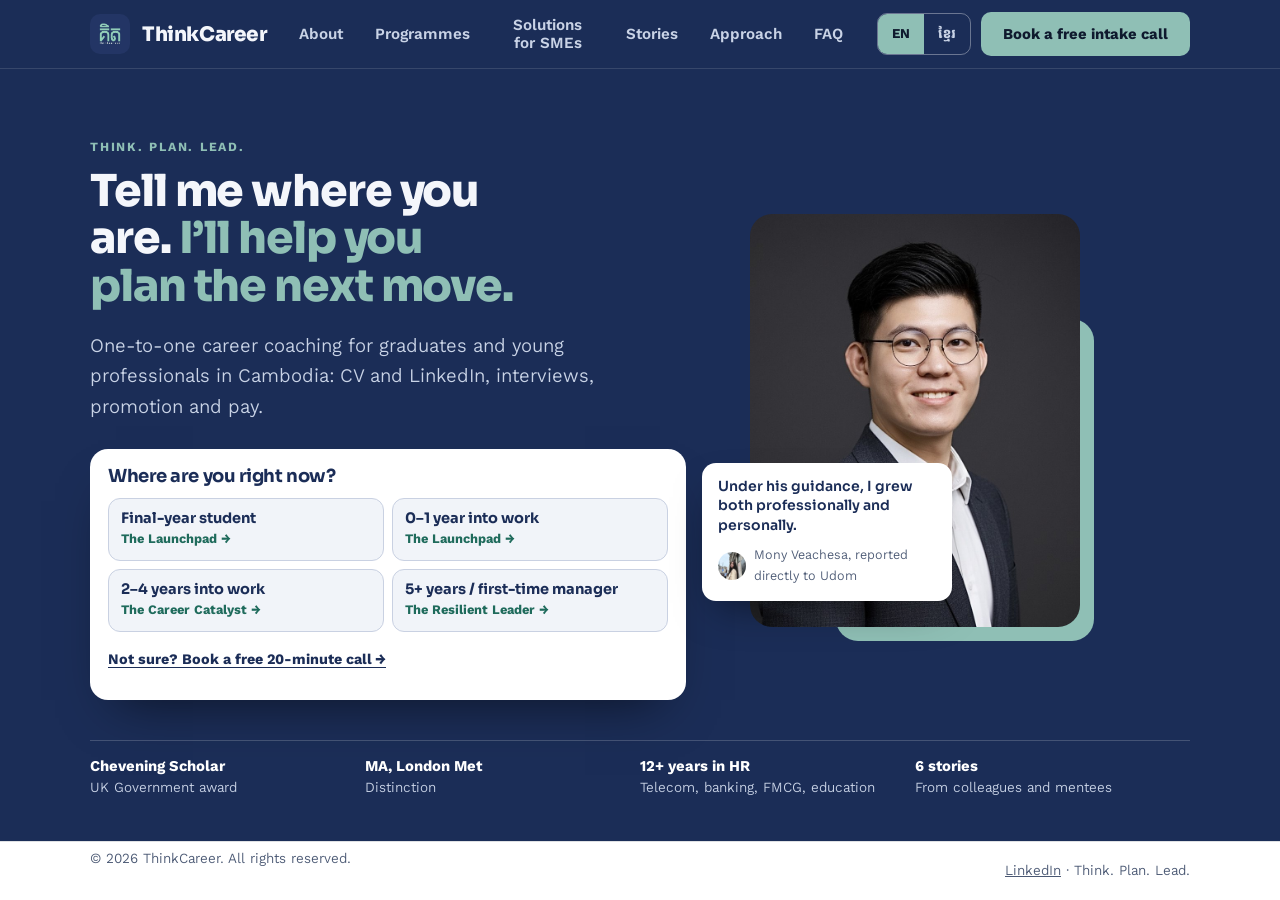
==== commit 814f33d6: "Add Corporate Training to the Solutions for SMEs section Restructures the HR Solutions nav tab into " ====
--- a/index.html
+++ b/index.html
@@ -247,6 +247,8 @@
 .hrfeatures li:last-child{border-bottom:1px solid var(--line)}
 .hrfeatures h3{font-size:clamp(20px,2.2vw,26px)}
 .hrfeatures p{color:var(--muted)}
+.smeoffers{display:grid;gap:44px;margin-top:8px}
+.smeoffer+.smeoffer{padding-top:40px;border-top:1px solid var(--line)}
 .steps{list-style:none;margin:16px 0 0;padding:0;display:grid;grid-template-columns:repeat(3,1fr);gap:12px;counter-reset:s}
 .steps li{counter-increment:s;background:var(--mist);border-radius:12px;padding:18px;font-weight:600;color:var(--head)}
 .steps li::before{content:counter(s);display:grid;place-items:center;width:32px;height:32px;border-radius:50%;background:var(--action);color:var(--action-fg);font:700 14px var(--sans);margin-bottom:10px}
@@ -630,21 +632,46 @@
       </section>
 
       <section class="sec" data-panel="hrsolutions" hidden>
-        <h2 data-title tabindex="-1" data-i18n="hr_h">HR Solutions for SMEs.</h2>
-        <p class="lede" style="margin-top:12px" data-i18n="hr_lede"></p>
-        <ul class="hrfeatures">
-          <li><div><h3 data-i18n="hr_f1_t"></h3></div><div><p data-i18n="hr_f1_b"></p></div></li>
-          <li><div><h3 data-i18n="hr_f2_t"></h3></div><div><p data-i18n="hr_f2_b"></p></div></li>
-          <li><div><h3 data-i18n="hr_f3_t"></h3></div><div><p data-i18n="hr_f3_b"></p></div></li>
-          <li><div><h3 data-i18n="hr_f4_t"></h3></div><div><p data-i18n="hr_f4_b"></p></div></li>
-        </ul>
-        <p class="h3s" data-i18n="hr_steps_h">What happens after you submit the form</p>
-        <ol class="steps"><li data-i18n="hr_step_1"></li><li data-i18n="hr_step_2"></li></ol>
-        <div class="btnrow" style="margin-top:22px">
-          <a class="btn btn--primary" href="/hr-intake" data-i18n="hr_cta">Start the HR intake form →</a>
-          <button class="btn btn--ghost" type="button" data-nav="book" data-i18n="n_cta_call">Book a free intake call</button>
+        <h2 data-title tabindex="-1" data-i18n="sme_h">Solutions for SMEs.</h2>
+        <p class="lede" style="margin-top:12px" data-i18n="sme_lede"></p>
+
+        <div class="smeoffers">
+          <div class="smeoffer">
+            <h3 class="h3s" data-i18n="hr_h">HR Solutions for SMEs.</h3>
+            <p class="lede" style="margin-top:8px" data-i18n="hr_lede"></p>
+            <ul class="hrfeatures">
+              <li><div><h4 data-i18n="hr_f1_t"></h4></div><div><p data-i18n="hr_f1_b"></p></div></li>
+              <li><div><h4 data-i18n="hr_f2_t"></h4></div><div><p data-i18n="hr_f2_b"></p></div></li>
+              <li><div><h4 data-i18n="hr_f3_t"></h4></div><div><p data-i18n="hr_f3_b"></p></div></li>
+              <li><div><h4 data-i18n="hr_f4_t"></h4></div><div><p data-i18n="hr_f4_b"></p></div></li>
+            </ul>
+            <p class="h3s" data-i18n="hr_steps_h">What happens after you submit the form</p>
+            <ol class="steps"><li data-i18n="hr_step_1"></li><li data-i18n="hr_step_2"></li></ol>
+            <div class="btnrow" style="margin-top:22px">
+              <a class="btn btn--primary" href="/hr-intake" data-i18n="hr_cta">Start the HR intake form →</a>
+              <button class="btn btn--ghost" type="button" data-nav="book" data-i18n="n_cta_call">Book a free intake call</button>
+            </div>
+            <p class="fine" data-i18n="hr_cta_note"></p>
+          </div>
+
+          <div class="smeoffer">
+            <h3 class="h3s" data-i18n="ct_h">Corporate Training for SMEs.</h3>
+            <p class="lede" style="margin-top:8px" data-i18n="ct_lede"></p>
+            <ul class="hrfeatures">
+              <li><div><h4 data-i18n="ct_f1_t"></h4></div><div><p data-i18n="ct_f1_b"></p></div></li>
+              <li><div><h4 data-i18n="ct_f2_t"></h4></div><div><p data-i18n="ct_f2_b"></p></div></li>
+              <li><div><h4 data-i18n="ct_f3_t"></h4></div><div><p data-i18n="ct_f3_b"></p></div></li>
+              <li><div><h4 data-i18n="ct_f4_t"></h4></div><div><p data-i18n="ct_f4_b"></p></div></li>
+            </ul>
+            <p class="h3s" data-i18n="ct_steps_h">What happens after you submit the form</p>
+            <ol class="steps"><li data-i18n="ct_step_1"></li><li data-i18n="ct_step_2"></li></ol>
+            <div class="btnrow" style="margin-top:22px">
+              <a class="btn btn--primary" href="/training-intake" data-i18n="ct_cta">Start the training enquiry form →</a>
+              <button class="btn btn--ghost" type="button" data-nav="book" data-i18n="n_cta_call">Book a free intake call</button>
+            </div>
+            <p class="fine" data-i18n="ct_cta_note"></p>
+          </div>
         </div>
-        <p class="fine" data-i18n="hr_cta_note"></p>
       </section>
 
       <section class="sec" data-panel="stories" hidden>
@@ -734,7 +761,7 @@
 </div>
 
 <script>
-const DICT = {"en": {"t1_price": "$150", "thanks_body": "Your enquiry is with me now. I’ll personally read it and reply within two working days — usually sooner. In the meantime, two things that might help:", "tl_5_r": "Founded ThinkCareer", "t2_format": "1:1 · Virtual", "t3_inc_1": "4 deep-dive coaching intensives", "promise_2": "An honest read on whether coaching is what you need.", "faq_1_a": "The Launchpad is $150 (one-time), The Career Catalyst is $450 for the full three months, and The Resilient Leader is priced after our call, based on scope. You’ll see the full price before committing to anything. <button type=\"button\" class=\"linkbtn\" data-nav=\"programs\">See the programmes →</button>", "n_chip_3": "12+ years in HR", "about_quote": "“My mission is to ensure your career doesn’t happen by accident, but by design. Let’s build your future, together.”", "err_tier": "Pick a programme — or ’Not sure’.", "cred_4_v": "University Lecturer — Communication & Ethics", "faq_2_q": "Is ThinkCareer only for people in Cambodia or Southeast Asia?", "n_chip_1": "Chevening Scholar", "err_consent": "I need your consent to reply.", "cred_2_v": "Chevening Scholar (UK Government)", "t2_best": "Professionals ready for a pivot, a promotion, or a meaningful raise.", "about_sub": "Career Strategist · Chevening Scholar · HRBP", "faq_4_q": "How is this different from watching career content online?", "tl_1_y": "2012", "t3_inc_3": "Difficult-conversation scripts for your situations", "faq_7_a": "Everything is one-to-one and online. We start with a free 20-minute intake call, then agree a plan and a schedule that fits your week. <button type=\"button\" class=\"linkbtn\" data-nav=\"book\">Book a free intake call →</button>", "n_for": "For:", "n_f2": "MA, London Met", "t1_name": "The Launchpad", "nav_about": "About", "t2_tag": "Programme 02", "n_proof_link": "Read their words →", "thanks_signoff": "— Udom", "tl_4_r": "Talent Management & HR Project Manager, Banking", "st_home_q": "Under his guidance, I grew both professionally and personally.", "t1_inc_3": "Job search automation strategy", "tl_6_y": "2024", "nav_services": "Programmes", "n_cta_call": "Book a free intake call", "pillar_1_b": "CVs, LinkedIn, and the art of the recruiter scan. I help you get past the algorithms, grab attention, and get read by the people who actually decide.", "tl_5_y": "2021", "pillar_3_b": "Office IQ, not just technical skill. Frameworks for office politics, conflict, burnout, and the difficult conversations nobody teaches you.", "cred_3_v": "MA, London Metropolitan University", "st_prev": "Previous story", "faq_1_q": "How much do the programmes cost?", "t2_inc_2": "Personalised career roadmap (two moves out)", "err_name": "Please share your name.", "stage_4": "5+ years / first-time manager", "t3_format": "1:1 · Virtual · Priority support", "tl_3_r": "Chevening Scholar, MA Education", "tl_4_y": "2018", "st_h": "What it’s like to work with Udom.", "faq_3_q": "I’m a student and I haven’t worked yet. Am I too early?", "t1_duration": "Intensive sprint", "t2_inc_1": "3 months of bi-weekly 1-on-1 strategy sessions", "form_name": "Your name", "st_ph": "Placeholder", "pillar_1_t": "Get found", "form_tier": "Which programme fits best?", "n_pgm_compare": "Compare all programmes →", "about_path": "Career path", "st_car_aria": "Stories", "n_skip": "Skip to content", "nav_stories": "Stories", "err_email_required": "Email is required.", "tier_enquire": "Enquire about", "faq_h2": "Questions people ask before booking.", "n_f4": "{n} stories", "t1_format": "1:1 · Virtual", "n_h1": "Tell me where you are. <em>I’ll help you plan the next move.</em>", "contact_h2": "The next five years of your career start with a twenty-minute call.", "t2_pitch": "Elevate your trajectory — and your salary.", "n_close": "Close", "t3_price": "On request", "foot_tagline": "Think. Plan. Lead.", "t1_inc_2": "2× intensive mock interview sessions", "t2_inc_4": "High-stakes negotiation tactics", "about_p1": "Success in the modern workplace requires more than a degree — it requires a strategic playbook. Udom Vuthy founded ThinkCareer to give young professionals the high-level insights usually hidden behind corporate doors.", "t1_tag": "Programme 01", "n_f2_s": "Distinction", "t3_tag": "Programme 03", "err_email_invalid": "That doesn’t look like a valid email.", "st_f_mgr": "Reported to Udom", "t3_pitch": "Thrive in the office — don’t just survive it.", "pillar_3_s": "Operational Resilience", "form_goal_ph": "e.g. I’ve applied to 40 roles with no interviews. I think my CV is the problem but I’m not sure.", "st_more": "Read more", "foot_rights": "© 2026 ThinkCareer. All rights reserved.", "n_f3_s": "Telecom, banking, FMCG, education", "t2_price_note": "3 months, all-in", "form_consent": "I consent to ThinkCareer replying to this enquiry. Your information is kept confidential and never shared.", "pillar_2_b": "A long-term roadmap for your first decade. We map two moves out — the roles, the skills, the visibility plan — so your career compounds instead of drifts.", "promise_1": "Free 20-minute intake call, no pitch.", "about_p2_html": "A <strong>Chevening Scholar</strong> — the UK government’s flagship award for future leaders — Udom holds an <strong>MA from London Metropolitan University</strong> and lectures at university level on <em>Communication & Ethics for Working Professionals</em>.", "tl_2_r": "HR Officer to Training Specialist, Banking", "stage_2": "0–1 year into work", "stage_3": "2–4 years into work", "thanks_1": "Pull together the most recent version of your CV and any active job description.", "contact_lede": "Tell me where you are and what’s in your way. I read every enquiry myself and reply within two working days with next steps and honest pricing.", "services_lede": "Three structured paths, each one-to-one with me. Recruiter-informed and data-driven, for graduates and young professionals in Cambodia. Start where you are; I’ll tell you honestly which path fits.", "t3_best": "High-performers in high-pressure roles who refuse to drift into burnout.", "st_next": "Next story", "stage_1": "Final-year student", "err_goal": "A sentence or two helps me prepare.", "n_proof": "{n} people share what it’s like to work with Udom.", "t2_duration": "3 months · Bi-weekly", "about_h2": "From student to professional shouldn’t feel like a leap of faith.", "n_method_h": "Three pillars. One compounding career.", "t3_price_note": "Custom, priced after our call", "cred_1_v": "ThinkCareer — Career Strategist", "faq_4_a": "Free content tells you what generally works. Coaching tells you what will work for your CV, your interview, your manager, your situation. I work with one person at a time: data-driven, recruiter-informed, personal.", "t3_inc_4": "Burnout, boundaries & Office IQ playbook", "nav_book": "Book a free intake call", "n_popular": "Most booked", "n_who_h": "Where are you right now?", "pillar_3_t": "Handle the office", "stage_5": "Career pivot / returning", "thanks_pre": "Thank you, ", "tl_6_r": "Head of Talent Acquisition, now HRBP, Telecom", "promise_3": "A clear next step and honest pricing within two working days.", "faq_5_a": "Yes. ThinkCareer runs workshops for universities, graduate programmes, and early-career cohorts inside companies. Mention it in your enquiry and you’ll get programme details and rates.", "form_email": "Email", "t3_name": "The Resilient Leader", "tl_1_r": "English Lecturer, Higher Education", "pillar_1_s": "Search Optimisation", "n_send_fail": "Couldn’t send just now. Please try again in a moment, or reach us on LinkedIn.", "why_lede": "ThinkCareer bridges the gap between potential and performance. The work rests on three pillars, so you don’t just get a job, you build a sustainable, high-growth career.", "st_f_all": "All", "cred_4_l": "Teaching", "thanks_2": "Write down the one career question you’d most want answered if you could only ask one.", "form_fineprint": "By sending, you’ll receive a personal reply from Udom — no sequences, no automation.", "about_eyebrow": "About Udom", "st_src_oct25": "LinkedIn recommendation · Oct 2025", "n_steps_h": "What happens on the twenty-minute call", "n_menu": "Menu", "n_notsure": "Not sure — help me decide", "n_f1_s": "UK Government award", "st_less": "Show less", "st_filter_aria": "Filter stories", "n_f4_s": "From colleagues and mentees", "faq_8_q": "What should I prepare before the call?", "st_home_attr": "Mony Veachesa, reported directly to Udom", "faq_7_q": "How do the sessions work?", "n_notsure_call": "Not sure? Book a free 20-minute call →", "st_lede": "In their own words: people who reported to him, worked beside him, or learned from him.", "st_about_btn": "Read Udom’s story", "form_goal": "What’s in your way?", "n_choose": "Choose…", "t1_inc_1": "Full CV & LinkedIn transformation", "t3_duration": "4 deep-dive intensives", "cred_1_l": "Founder", "nav_approach": "Approach", "pillar_2_s": "Strategic Alignment", "t1_inc_4": "Recruiter-eye review before you apply", "services_h2": "Three programmes, one-to-one with me.", "t1_best": "New graduates and entry-level job seekers ready to sign their first contract.", "t2_price": "$450", "faq_8_a": "Your latest CV and any job description you’re aiming for, plus the one career question you’d most like answered.", "form_send": "Request my free call", "faq_6_a": "Completely. Nothing you share — CVs, salary, manager issues, employer names — is ever referenced outside our sessions. Confidentiality is the baseline the work depends on.", "cred_2_l": "Scholarship", "st_f_col": "Colleagues", "tl_2_y": "2015", "cred_3_l": "Education", "t1_pitch": "Turn your degree into a salary.", "tier_fineprint": "Every engagement starts with a free 20-minute intake call.", "n_preview_note": "Preview only: this form is not connected here. On thinkcareers.net it sends your enquiry to Udom.", "form_name_ph": "e.g. Dara Sok", "st_home_btn": "Read what they say", "about_p4": "With 12+ years in HR across telecom, banking, FMCG and education, he knows how hiring and promotion decisions are really made.", "faq_6_q": "Is what I share confidential?", "faq_3_a": "The opposite — you’re on time. The Launchpad is built for final-year students and new graduates, and the work we do on your first CV and first interview sets the tone for every application after.", "err_stage": "Pick the closest match.", "form_goal_hint": "A few honest lines. The more specific, the better.", "t3_inc_2": "Conflict resolution & time management frameworks", "faq_2_a": "No. The practice is based in Cambodia and a large part of the community is regional, but coaching is conducted virtually and the frameworks apply to any market — especially high-pressure international environments.", "t2_name": "The Career Catalyst", "form_email_ph": "you@domain.com", "nav_faq": "FAQ", "faq_5_q": "Do you offer workshops or corporate programmes?", "t1_price_note": "One-time fee", "n_lede": "One-to-one career coaching for graduates and young professionals in Cambodia: CV and LinkedIn, interviews, promotion and pay.", "t2_inc_3": "Hidden Job Market networking framework", "pillar_2_t": "Plan two moves ahead", "n_covered": "Covered in", "form_stage": "Where are you in your career?", "hero_eyebrow": "Think. Plan. Lead.", "tl_3_y": "2017", "nav_hr": "HR Solutions", "hr_h": "HR Solutions for SMEs.", "hr_lede": "Practical, affordable HR support for small and medium businesses in Cambodia — get compliant, build the basics, and keep good staff, without hiring a full HR department.", "hr_f1_t": "Compliance health-check", "hr_f1_b": "MoLVT registration, NSSF, written contracts, payslips and Internal Work Rules — a clear picture of where your business stands today.", "hr_f2_t": "HR foundations", "hr_f2_b": "Job descriptions, clear pay rules, and onboarding — the basics that make hiring and managing people easier.", "hr_f3_t": "Performance and growth", "hr_f3_b": "Goals, reviews, and a fair process for warnings — so good work gets recognised and problems get addressed early.", "hr_f4_t": "Ongoing support", "hr_f4_b": "A one-off project or monthly support — whichever fits your business and budget, for as long as you need it.", "hr_steps_h": "What happens after you submit the form", "hr_step_1": "Free 60-minute first meeting with your ThinkCareer consultant.", "hr_step_2": "Within 5 working days: a short summary of key findings and a proposal with options and fees.", "hr_cta": "Start the HR intake form →", "hr_cta_note": "About 10 minutes, in English or Khmer. All information is kept confidential."}, "km": {"t1_price": "$150", "thanks_body": "ពួកយើងបានទទួលសំនួររបស់អ្នកហើយ។ បន្ទាប់ពីពេល២ថ្ងៃ ឬលឿនជាងនេះ ពួកយើងនឹងធ្វើការឆ្លើយត្រលប់ទៅវិញ។ កំឡុងពេលរង់ចាំ មានរឿង២យ៉ាងដែលអាចមានប្រយោជន៍សម្រាប់អ្នក៖", "tl_5_r": "បង្កើត ThinkCareer", "t2_format": "១ទល់១ · អនឡាញ", "t3_inc_1": "វគ្គបង្វឹកស៊ីជម្រៅ ៤ ដង", "promise_2": "ស្វែងយល់ពីតម្រូវការបង្វឹករបស់អ្នកដោយស្មោះត្រង់។", "faq_1_a": "The Launchpad តម្លៃ $150 (ម្តង), The Career Catalyst តម្លៃ $450 សម្រាប់ ៣ ខែពេញ និង The Resilient Leader កំណត់តម្លៃក្រោយការហៅទូរស័ព្ទ តាមវិសាលភាព។ អ្នកនឹងឃើញតម្លៃពេញលេញមុននឹងសម្រេចចិត្តអ្វីទាំងអស់។ <button type=\"button\" class=\"linkbtn\" data-nav=\"programs\">មើលកម្មវិធី →</button>", "n_chip_3": "បទពិសោធន៍នៅក្នុងវិស័យធនធានមនុស្សជាង ១២ឆ្នាំ", "about_quote": "\"បេសកកម្មរបស់ខ្ញុំគឺធានាថា អាជីពរបស់អ្នកមិនកើតឡើងដោយចៃដន្យ ប៉ុន្តែដោយផែនការរៀបចំឡើងដោយលម្អិត។ តោះ!កសាងអនាគតការងាររបស់អ្នកជាមួយគ្នា។\"", "err_tier": "ជ្រើសរើសកម្មវិធី — ឬ 'មិនប្រាកដ'។", "cred_4_v": "សាស្ត្រាចារ្យសាកលវិទ្យាល័យ — ការប្រាស្រ័យទាក់ទង និងក្រមសីលធម៌", "faq_2_q": "ThinkCareer សម្រាប់តែមនុស្សនៅកម្ពុជា ឬអាស៊ីអាគ្នេយ៍ប៉ុណ្ណោះឬ?", "n_chip_1": "Chevening Scholar", "err_consent": "យើងត្រូវការការយល់ព្រមរបស់អ្នកដើម្បីឆ្លើយតប។", "cred_2_v": "Chevening Scholar (រដ្ឋាភិបាលចក្រភពអង់គ្លេស)", "t2_best": "អ្នកវិជ្ជាជីវៈដែលត្រៀមផ្លាស់ប្តូរ ឡើងឋានៈ ឬដំឡើងប្រាក់ខែដ៏មានន័យ។", "about_sub": "អ្នកយុទ្ធសាស្ត្រអាជីព · Chevening Scholar · HRBP", "faq_4_q": "តើកម្មវិធីរៀននេះខុសគ្នាយ៉ាងណាពីការរៀនពីមាតិកាដែលមានស្រាប់ក្នុងបណ្តាញសង្គម?", "tl_1_y": "២០១២", "t3_inc_3": "ពាក្យពេចន៍សម្រាប់ការសន្ទនាលំបាកៗ ឆ្លើយតបនឹងស្ថានភាពរបស់អ្នក", "faq_7_a": "ទាំងអស់ជាមួយទល់មួយ និងអនឡាញ។ យើងចាប់ផ្តើមដោយការហៅទូរស័ព្ទស្គាល់គ្នា ២០នាទីឥតគិតថ្លៃ បន្ទាប់មកព្រមព្រៀងលើផែនការ និងកាលវិភាគដែលសមនឹងសប្តាហ៍របស់អ្នក។ <button type=\"button\" class=\"linkbtn\" data-nav=\"book\">កក់ការហៅទូរស័ព្ទស្គាល់គ្នាឥតគិតថ្លៃ →</button>", "n_for": "សម្រាប់៖", "n_f2": "MA, London Met", "t1_name": "The Launchpad", "nav_about": "អំពីយើង", "t2_tag": "កម្មវិធី ០២", "n_proof_link": "អានពាក្យរបស់ពួកគេ →", "thanks_signoff": "— ឧត្តម", "tl_4_r": "ប្រធានគម្រោងគ្រប់គ្រងទេពកោសល្យ និង HR វិស័យធនាគារ", "st_home_q": "Under his guidance, I grew both professionally and personally.", "t1_inc_3": "យុទ្ធសាស្ត្រស្វ័យប្រវត្តិកម្មការស្វែងរកការងារ", "tl_6_y": "២០២៤", "nav_services": "កម្មវិធី", "n_cta_call": "កក់ការណាត់ប្រឹក្សាលើកដំបូងដោយឥតគិតថ្លៃ", "pillar_1_b": "ប្រវត្តិរូប, LinkedIn, និងសិល្បៈនៃការមើលរបស់អ្នកជ្រើសរើសបុគ្គលិក។ ខ្ញុំជួយអ្នកឆ្លងកាត់ algorithms ទាក់ទាញការចាប់អារម្មណ៍ ហើយធ្វើឱ្យអ្នកសម្រេចចិត្តពិតប្រាកដអាន។", "tl_5_y": "២០២១", "pillar_3_b": "Office IQ មិនគ្រាន់តែជាជំនាញបច្ចេកទេសទេ តែវាជួយអ្នកអោយចេះសម្របតាមកាលៈទេសៈនៅកន្លែងធ្វើការ, ជម្លោះ, ការនឿយហត់, និងការសន្ទនាលំបាកៗដែលគ្មាននរណាបង្រៀន។", "cred_3_v": "MA, London Metropolitan University", "st_prev": "រឿងមុន", "faq_1_q": "កម្មវិធីមានតម្លៃប៉ុន្មាន?", "t2_inc_2": "ផែនទីអាជីពផ្ទាល់ខ្លួន (ពីរជំហានមុន)", "err_name": "សូមប្រាប់ឈ្មោះរបស់អ្នក។", "stage_4": "៥ ឆ្នាំ+ / អ្នកគ្រប់គ្រងលើកដំបូង", "t3_format": "១ទល់១ · អនឡាញ · ជំនួយអាទិភាព", "tl_3_r": "អ្នកទទួលអាហារូបករណ៍ Chevening ថ្នាក់អនុបណ្ឌិតផ្នែកអប់រំ", "tl_4_y": "២០១៨", "st_h": "ការធ្វើការជាមួយ ឧត្តម ជាយ៉ាងណា។", "faq_3_q": "ខ្ញុំជានិស្សិត ហើយមិនទាន់ធ្វើការទេ។ តើកម្មវិធីនេះឆាប់ពេកទេដឹងសម្រាប់ខ្ញុំ?", "t1_duration": "វគ្គខ្លីខ្លឹម", "t2_inc_1": "វគ្គយុទ្ធសាស្ត្រ ១ទល់១ ពីរសប្តាហ៍ម្តងរយៈពេល ៣ ខែ", "form_name": "ឈ្មោះរបស់អ្នក", "st_ph": "ទុកសម្រាប់ជំនួស", "pillar_1_t": "ឱ្យគេរកឃើញ", "form_tier": "កម្មវិធីណាមួយសមបំផុត?", "n_pgm_compare": "ប្រៀបធៀបកម្មវិធីទាំងអស់ →", "about_path": "ដំណើរអាជីព", "st_car_aria": "រឿងរ៉ាវ", "n_skip": "រំលងទៅមាតិកា", "nav_stories": "រឿងជោគជ័យ", "err_email_required": "ត្រូវការអ៊ីមែល។", "tier_enquire": "សួរអំពី", "faq_h2": "សំណួរដែលមនុស្សសួរមុនកក់។", "n_f4": "រឿង {n}", "t1_format": "១ទល់១ · អនឡាញ", "n_h1": "ប្រាប់ខ្ញុំថាអ្នកនៅត្រង់ណា។ <em>ខ្ញុំនឹងជួយអ្នករៀបចំជំហានបន្ទាប់។</em>", "contact_h2": "ប្រាំឆ្នាំខាងមុខនៃអាជីពរបស់អ្នក ចាប់ផ្តើមដោយការហៅទូរស័ព្ទម្ភៃនាទីជាមួយយើង។", "t2_pitch": "លើកកម្ពស់ផ្លូវអាជីព — និងប្រាក់ខែរបស់អ្នក។", "n_close": "បិទ", "t3_price": "តាមការស្នើរសុំ", "foot_tagline": "គិត​ រៀបចំ ដឹកនាំ", "t1_inc_2": "វគ្គសម្ភាសន៍គំរូ ២ ដង", "t2_inc_4": "យុទ្ធសាស្ត្រចរចាកម្រិតខ្ពស់", "about_p1": "ភាពជោគជ័យក្នុងកន្លែងធ្វើការសម័យទំនើប ទាមទារអោយអ្នកមានច្រើនលើសពីសញ្ញាបត្រ — អ្វីដែលអ្នកត្រូវការគឺ យុទ្ធសាស្ត្រ។ វុទ្ធី ឧត្តម បានបង្កើត ThinkCareer ដើម្បីផ្តល់ឱ្យអ្នកធ្វើការវ័យក្មេងនូវការយល់ដឹងកម្រិតខ្ពស់ដែលជាធម្មតាមិនទាន់បានចែករំលែកដោយទូលំទូលាយ។", "t1_tag": "កម្មវិធី ០១", "n_f2_s": "ជាមួយកិត្តិយសឆ្នើម (Distinction)", "t3_tag": "កម្មវិធី ០៣", "err_email_invalid": "ត្រូវការអ៊ីមែល។", "st_f_mgr": "ក្រោមការគ្រប់គ្រងរបស់ ឧត្តម", "t3_pitch": "រីកចម្រើនក្នុងការិយាល័យ — មិនគ្រាន់តែធ្វើការអោយតែបាន", "pillar_3_s": "ភាពធន់ក្នុងការងារ", "form_goal_ph": "ឧ. ខ្ញុំបានដាក់ពាក្យការងារជិត៤០កន្លែងហើយ តែមិនទទួលបានការសម្ភាសន៍ទេ។ ខ្ញុំគិតថា CV គឺជាបញ្ហា តែមិនប្រាកដ។", "st_more": "អានបន្ថែម", "foot_rights": "© ២០២៦ ThinkCareer។ រក្សាសិទ្ធិគ្រប់យ៉ាង។", "n_f3_s": "ទូរគមនាគមន៍ ធនាគារ FMCG និងអប់រំ", "t2_price_note": "៣ ខែ រួមទាំងអស់", "form_consent": "ខ្ញុំយល់ព្រមឱ្យ ThinkCareer ឆ្លើយតបទៅនឹងការសួរនេះ។ ព័ត៌មានរបស់អ្នកត្រូវបានរក្សាសម្ងាត់ ហើយមិនដែលត្រូវបានចែករំលែក។", "pillar_2_b": "ផែនទីអាជីពដ៏យូរអង្វែងរបស់អ្នក។ ចាប់ផ្តើមពីជំហានដំបូង មុខតំណែង ជំនាញ ភាពលេចធ្លោ ដើម្បីធ្វើអោយអាជីពរបស់អ្នករីកចម្រើន។", "promise_1": "ជជែកគ្នា២០នាទីសិន ដើម្បីស្វែងយល់បន្ថែមពីកម្មវិធី។", "about_p2_html": "ជា <strong>Chevening Scholar</strong> — ពានរង្វាន់ដ៏លេចធ្លោរបស់រដ្ឋាភិបាលចក្រភពអង់គ្លេសសម្រាប់អ្នកដឹកនាំអនាគត — លោកឧត្តមកាន់ <strong>MA ពី London Metropolitan University</strong> ហើយបង្រៀននៅកម្រិតសាកលវិទ្យាល័យលើមុខវិជ្ជា <em>ការប្រាស្រ័យទាក់ទង និងក្រមសីលធម៌សម្រាប់អ្នកវិជ្ជាជីវៈ</em>។", "tl_2_r": "ពីមន្ត្រី HR ដល់អ្នកឯកទេសបណ្តុះបណ្តាល វិស័យធនាគារ", "stage_2": "០–១ ឆ្នាំក្នុងការងារ", "stage_3": "២–៤ ឆ្នាំក្នុងការងារ", "thanks_1": "ត្រៀមប្រវត្តិរូបសង្ខេបចុងក្រោយរបស់អ្នក និងពិពណ៌នាការងារណាមួយដែលអ្នកកំពុងចង់ដាក់ពាក្យទៅ។", "contact_lede": "ចែករំលែកបន្តិចថាអ្នកត្រង់ណានៃដំណាក់កាលអាជីព និងអ្វីដែលកំពុងរាំងស្ទះអ្នក។ ខ្ញុំពិនិត្យមើលរាល់ការសួរ និងឆ្លើយក្នុងរយៈពេលពីរថ្ងៃធ្វើការ ជាមួយជំហានបន្ទាប់ តម្លៃដោយស្មោះត្រង់ — ហើយបើមិនសមគ្នា ខ្ញុំនឹងណែនាំនរណាម្នាក់ផ្សេងទៀតដែលសមរម្យ។", "services_lede": "ផ្លូវដែលមានរចនាសម្ព័ន្ធបី — នីមួយៗជាការប្រឹក្សាមួយទល់មួយជាមួយខ្ញុំ។ ផ្អែកលើទិន្នន័យ និងព័ត៌មានពីអ្នកជ្រើសរើស សម្រាប់និស្សិតបញ្ចប់ការសិក្សា និងអ្នកវិជ្ជាជីវៈវ័យក្មេងនៅកម្ពុជា។ ចាប់ផ្តើមពីកន្លែងដែលអ្នកនៅ ខ្ញុំនឹងប្រាប់អ្នកដោយស្មោះត្រង់ថាផ្លូវមួយណាសមនឹងអ្នក។", "t3_best": "អ្នកសម្តែងកម្រិតខ្ពស់ក្នុងតួនាទីមានសម្ពាធខ្ពស់ ដែលមិនព្រមធ្លាក់ចូលការនឿយហត់។", "st_next": "រឿងបន្ទាប់", "stage_1": "និស្សិតឆ្នាំចុងក្រោយ", "err_goal": "ពាក្យពេចន៍មួយចំនួនដែលជួយខ្ញុំត្រៀមទុកជាមុន។", "n_proof": "មនុស្ស {n} នាក់ចែករំលែកអំពីការធ្វើការជាមួយ ឧត្តម។", "t2_duration": "៣ ខែ · ពីរសប្តាហ៍ម្តង", "about_h2": "ដំណើរឆ្ពោះទៅកាន់ភាពជាអ្នកធ្វើការអាជីពមិនលំបាកដូចអ្នកគិតឡើយ។", "n_method_h": "សសរស្តម្ភបី។ អាជីពមួយដែលលូតលាស់ជាបន្តបន្ទាប់។", "t3_price_note": "តាមតម្រូវការ កំណត់តម្លៃក្រោយការហៅទូរស័ព្ទ", "cred_1_v": "ThinkCareer — អ្នកប្រឹក្សាផ្នែកអាជីពការងារ", "faq_4_a": "មាតិកាឥតគិតថ្លៃប្រាប់អ្នកអំពីអ្វីដែលជាទូទៅដំណើរការ តែមិនប្រាកដថាត្រូវជាមួយនឹងស្ថានភាពរបស់អ្នកទេ។ ការបង្វឹកប្រាប់អ្នកអំពីអ្វីដែលនឹងមានប្រសិទ្ធិភាពសម្រាប់ស្ថានភាពជាក់ស្តែងរបស់អ្នក។", "t3_inc_4": "ក្បួនទប់ទល់នឹងការនឿយហត់ កំណត់ព្រំដែន និង ភាពឆ្លាតវ័យក្នុងOffice", "nav_book": "កក់ការហៅឥតគិតថ្លៃ", "n_popular": "កក់ច្រើនបំផុត", "n_who_h": "ឥឡូវនេះអ្នកនៅដំណាក់កាលណា?", "pillar_3_t": "ដោះស្រាយកន្លែងធ្វើការ", "stage_5": "ផ្លាស់ប្តូរអាជីព / ត្រឡប់មកប្រលូកក្នុងវិស័យការងារវិញ", "thanks_pre": "សូមអរគុណ ", "tl_6_r": "ប្រធានជ្រើសរើសទេពកោសល្យ ឥឡូវជា HRBP វិស័យទូរគមនាគមន៍", "promise_3": "ជំហានបន្ទាប់ច្បាស់លាស់ និងតម្លៃស្មោះត្រង់ ក្នុងរយៈពេលពីរថ្ងៃធ្វើការ។", "faq_5_a": "ប្រាកដណាស់។ ThinkCareer រៀបចំសិក្ខាសាលាសម្រាប់សាកលវិទ្យាល័យ និងអ្នកផ្តើមធ្វើការក្នុងក្រុមហ៊ុននានា។ ប្រាប់យើងពីតម្រូវការរបស់អ្នក ហើយអ្នកនឹងទទួលបានព័ត៌មានលម្អិត និងតម្លៃនៃកម្មវិធីសិក្សា។", "form_email": "អ៊ីមែល", "t3_name": "The Resilient Leader", "tl_1_r": "សាស្ត្រាចារ្យភាសាអង់គ្លេស វិស័យឧត្តមសិក្សា", "pillar_1_s": "ការបង្កើនប្រសិទ្ធភាពស្វែងរក", "n_send_fail": "មិនអាចផ្ញើបានឥឡូវនេះ។ សូមព្យាយាមម្តងទៀតបន្តិចទៀត ឬទាក់ទងយើងតាម LinkedIn។", "why_lede": "ThinkCareer ភ្ជាប់ចន្លោះរវាងសក្តានុពល និងការសម្តែង។ ការងារនេះផ្អែកលើសសរស្តម្ភបី ដើម្បីឱ្យអ្នកមិនត្រឹមតែទទួលបានការងារ ប៉ុន្តែកសាងអាជីពដែលមាននិរន្តរភាព និងរីកលូតលាស់ខ្ពស់។", "st_f_all": "ទាំងអស់", "cred_4_l": "ការបង្រៀន", "thanks_2": "សរសេរនូវសំនួរពាក់ពន្ធ័នឹងអាជីពមួយ ដែលអ្នកចង់ដឹងចម្លើយជាទីបំផុត។", "form_fineprint": "តាមរយៈការផ្ញើសំនួរ អ្នកនឹងទទួលបានការឆ្លើយតបផ្ទាល់ខ្លួនពីលោកឧត្តម — មិនមែនឆ្លើយដោយម៉ាស៊ីនស្វ័យប្រវត្តិទេ។", "about_eyebrow": "អំពីលោក ឧត្តម", "st_src_oct25": "អនុសាសន៍លើ LinkedIn · តុលា ២០២៥", "n_steps_h": "អ្វីដែលកើតឡើងក្នុងការហៅទូរស័ព្ទម្ភៃនាទី", "n_menu": "ម៉ឺនុយ", "n_notsure": "មិនប្រាកដ — ជួយខ្ញុំសម្រេចចិត្ត", "n_f1_s": "រង្វាន់ពីរដ្ឋាភិបាលអង់គ្លេស", "st_less": "បង្ហាញតិចជាង", "st_filter_aria": "ត្រងរឿងរ៉ាវ", "n_f4_s": "ពីមិត្តរួមការងារ និងអ្នកដែលខ្ញុំបានណែនាំ", "faq_8_q": "តើខ្ញុំគួរត្រៀមអ្វីមុនការហៅទូរស័ព្ទ?", "st_home_attr": "Mony Veachesa បានរាយការណ៍ផ្ទាល់ទៅ ឧត្តម", "faq_7_q": "វគ្គប្រឹក្សាដំណើរការដូចម្តេច?", "n_notsure_call": "មិនប្រាកដ? កក់ការហៅឥតគិតថ្លៃ ២០នាទី →", "st_lede": "ដោយពាក្យរបស់ពួកគេផ្ទាល់៖ អ្នកដែលបានធ្វើការក្បែរគាត់ ស្ថិតក្រោមការដឹកនាំរបស់គាត់ ឬរៀនពីគាត់។", "st_about_btn": "អានរឿងរបស់ ឧត្តម", "form_goal": "អ្វីរាំងស្ទះអ្នក?", "n_choose": "ជ្រើសរើស…", "t1_inc_1": "ការបំប្លែងប្រវត្តិរូប និង LinkedIn ពេញលេញ", "t3_duration": "វគ្គស៊ីជម្រៅ ៤ ដង", "cred_1_l": "ស្ថាបនិក", "nav_approach": "វិធីសាស្ត្រ", "pillar_2_s": "ការរៀបចំយុទ្ធសាស្ត្រ", "t1_inc_4": "យល់ច្បាស់ពីមុខតំណែងមុនពេលដាក់ពាក្យ", "services_h2": "កម្មវិធីបី ជាមួយខ្ញុំមួយទល់មួយ។", "t1_best": "និស្សិតដែលរៀបនឹងបញ្ចប់ និងបេក្ខជនការងារថ្មីត្រៀមចុះហត្ថលេខាកុងត្រាដំបូង។", "t2_price": "$450", "faq_8_a": "ប្រវត្តិរូប (CV) ថ្មីបំផុតរបស់អ្នក និងការពិពណ៌នាការងារណាមួយដែលអ្នកកំពុងគោលដៅ ព្រមទាំងសំណួរអាជីពមួយដែលអ្នកចង់បានចម្លើយបំផុត។", "form_send": "ស្នើសុំការហៅទូរស័ព្ទឥតគិតថ្លៃ", "faq_6_a": "សម្ងាត់ទាំងស្រុង។ គ្មានអ្វីដែលអ្នកចែករំលែក — CV, ប្រាក់ខែ, បញ្ហាប្រធាន, ឈ្មោះនិយោជក — ត្រូវបានចែករំលែកដោយគ្មានការអនុញ្ញាត្តិពីអ្នកឡើយ។", "cred_2_l": "អាហារូបករណ៍", "st_f_col": "សហការី", "tl_2_y": "២០១៥", "cred_3_l": "ការអប់រំ", "t1_pitch": "ប្រែសញ្ញាបត្ររបស់អ្នកទៅជាប្រាក់ខែ។", "tier_fineprint": "ការហៅទូរស័ព្ទស្គាល់គ្នា២០នាទីឥតគិតថ្លៃ មុននឹងការចូលរួមណាមួយចាប់ផ្តើម។", "n_preview_note": "នេះជាគម្រូតែប៉ុណ្ណោះ។ រាល់សំនួរទាំងអស់នឹងត្រូវផ្ញើរទៅកាន់ឧត្តមដោយផ្ទាល់។", "form_name_ph": "ឧ. ដារ៉ា សុខ", "st_home_btn": "អានអ្វីដែលពួកគេនិយាយ", "about_p4": "ជាមួយបទពិសោធន៍ HR ជាង ១២ឆ្នាំ ក្នុងវិស័យទូរគមនាគមន៍ ធនាគារ FMCG និងអប់រំ លោកដឹងច្បាស់ពីរបៀបដែលការសម្រេចចិត្តជ្រើសរើស និងដំឡើងឋានៈពិតជាត្រូវបានធ្វើឡើង។", "faq_6_q": "អ្វីដែលខ្ញុំចែករំលែកត្រូវបានរក្សាជាការសម្ងាត់ឬទេ?", "faq_3_a": "មិនលឿនពេកទេ អ្នកមកចំពេលល្អណាស់។ The Launchpad ត្រូវបានកសាងសម្រាប់និស្សិតឆ្នាំចុងក្រោយ និងអ្នកបញ្ចប់ការសិក្សាថ្មីថ្មោង។", "err_stage": "ជ្រើសរើសអ្វីដែលសមបំផុត។", "form_goal_hint": "សរសេរពាក្យពេចន៍របស់អ្នកដោយស្មោះត្រង់នៅទីនេះ។ កាន់តែច្បាស់ កាន់តែប្រសើរ។", "t3_inc_2": "ក្របខណ្ឌដោះស្រាយជម្លោះ និងការគ្រប់គ្រងពេលវេលា", "faq_2_a": "មិនមែនទេ។ ការអនុវត្តតាំងនៅកម្ពុជា ហើយសហគមន៍មួយចំនួនធំគឺតាមតំបន់ ប៉ុន្តែការបង្វឹកធ្វើឡើងតាមអនឡាញ ហើយក្របខណ្ឌអាចអនុវត្តទៅគ្រប់ទីផ្សារ — ជាពិសេសបរិយាកាសអន្តរជាតិដែលមានសម្ពាធខ្ពស់។", "t2_name": "The Career Catalyst", "form_email_ph": "you@domain.com", "nav_faq": "ចម្ងល់ទូទៅ", "faq_5_q": "តើអ្នកផ្តល់សិក្ខាសាលា ឬកម្មវិធីសាជីវកម្មឬទេ?", "t1_price_note": "ថ្លៃតែមួយដង", "n_lede": "ការបង្វឹកអាជីពមួយទល់មួយសម្រាប់និស្សិតបញ្ចប់ការសិក្សា និងអ្នកជំនាញវ័យក្មេងនៅកម្ពុជា៖ CV និង LinkedIn ការសម្ភាសន៍ ការដំឡើងតួនាទី និងប្រាក់ខែ។", "t2_inc_3": "ក្របខណ្ឌបណ្តាញទីផ្សារការងារដែលមិនត្រូវបានបង្ហាញទូលំទូលាយ", "pillar_2_t": "គ្រោងទុកពីរជំហានមុខ", "n_covered": "មានក្នុង", "form_stage": "អ្នកនៅក្នុងដំណាក់កាលណានៃអាជីពរបស់អ្នក?", "hero_eyebrow": "គិត រៀបចំ ដឹកនាំ", "tl_3_y": "២០១៧", "nav_hr": "ដំណោះស្រាយធនធានមនុស្ស", "hr_h": "ដំណោះស្រាយធនធានមនុស្ស សម្រាប់អាជីវកម្មខ្នាតតូច និងមធ្យម។", "hr_lede": "ជំនួយផ្នែកធនធានមនុស្សដែលអនុវត្តជាក់ស្តែង និងមានតម្លៃសមរម្យ សម្រាប់អាជីវកម្មខ្នាតតូច និងមធ្យមនៅកម្ពុជា — ត្រឹមត្រូវតាមច្បាប់ កសាងមូលដ្ឋានគ្រឹះ និងរក្សាបុគ្គលិកល្អ ដោយមិនចាំបាច់ជួលផ្នែកធនធានមនុស្សទាំងមូល។", "hr_f1_t": "ពិនិត្យការអនុលោមតាមច្បាប់", "hr_f1_b": "ការចុះបញ្ជីនៅក្រសួងការងារ NSSF កិច្ចសន្យាជាលាយលក្ខណ៍អក្សរ ប័ណ្ណបើកប្រាក់ខែ និងបទបញ្ជាផ្ទៃក្នុង — ឱ្យអ្នកឃើញច្បាស់ពីស្ថានភាពអាជីវកម្មបច្ចុប្បន្ន។", "hr_f2_t": "មូលដ្ឋានគ្រឹះធនធានមនុស្ស", "hr_f2_b": "ការពិពណ៌នាការងារ គោលការណ៍ប្រាក់ខែច្បាស់លាស់ និងការណែនាំបុគ្គលិកថ្មី — មូលដ្ឋានដែលជួយឱ្យការជ្រើសរើស និងគ្រប់គ្រងកាន់តែងាយស្រួល។", "hr_f3_t": "សមិទ្ធកម្ម និងការលូតលាស់", "hr_f3_b": "គោលដៅការងារ ការវាយតម្លៃលទ្ធផល និងនីតិវិធីព្រមានប្រកបដោយយុត្តិធម៌ — ដើម្បីទទួលស្គាល់ការបំពេញការងារល្អ និងដោះស្រាយបញ្ហាឱ្យលឿន។", "hr_f4_t": "ជំនួយបន្ត", "hr_f4_b": "គម្រោងតែម្តង ឬជំនួយប្រចាំខែ — តាមតម្រូវការ និងថវិការបស់អាជីវកម្មអ្នក។", "hr_steps_h": "អ្វីដែលកើតឡើងបន្ទាប់ពីអ្នកបញ្ជូនទម្រង់", "hr_step_1": "កិច្ចប្រជុំដំបូងរយៈពេល ៦០ នាទី ជាមួយទីប្រឹក្សា ThinkCareer ដោយឥតគិតថ្លៃ។", "hr_step_2": "ក្នុងរយៈពេល ៥ ថ្ងៃធ្វើការ សេចក្តីសង្ខេបចំណុចសំខាន់ៗ និងសំណើសេវាកម្មដែលមានជម្រើស និងតម្លៃ។", "hr_cta": "ចាប់ផ្តើមទម្រង់ស្វែងយល់តម្រូវការ →", "hr_cta_note": "ប្រហែល ១០ នាទី ជាភាសាអង់គ្លេស ឬខ្មែរ។ ព័ត៌មានទាំងអស់ត្រូវបានរក្សាជាការសម្ងាត់។"}};
+const DICT = {"en": {"t1_price": "$150", "thanks_body": "Your enquiry is with me now. I’ll personally read it and reply within two working days — usually sooner. In the meantime, two things that might help:", "tl_5_r": "Founded ThinkCareer", "t2_format": "1:1 · Virtual", "t3_inc_1": "4 deep-dive coaching intensives", "promise_2": "An honest read on whether coaching is what you need.", "faq_1_a": "The Launchpad is $150 (one-time), The Career Catalyst is $450 for the full three months, and The Resilient Leader is priced after our call, based on scope. You’ll see the full price before committing to anything. <button type=\"button\" class=\"linkbtn\" data-nav=\"programs\">See the programmes →</button>", "n_chip_3": "12+ years in HR", "about_quote": "“My mission is to ensure your career doesn’t happen by accident, but by design. Let’s build your future, together.”", "err_tier": "Pick a programme — or ’Not sure’.", "cred_4_v": "University Lecturer — Communication & Ethics", "faq_2_q": "Is ThinkCareer only for people in Cambodia or Southeast Asia?", "n_chip_1": "Chevening Scholar", "err_consent": "I need your consent to reply.", "cred_2_v": "Chevening Scholar (UK Government)", "t2_best": "Professionals ready for a pivot, a promotion, or a meaningful raise.", "about_sub": "Career Strategist · Chevening Scholar · HRBP", "faq_4_q": "How is this different from watching career content online?", "tl_1_y": "2012", "t3_inc_3": "Difficult-conversation scripts for your situations", "faq_7_a": "Everything is one-to-one and online. We start with a free 20-minute intake call, then agree a plan and a schedule that fits your week. <button type=\"button\" class=\"linkbtn\" data-nav=\"book\">Book a free intake call →</button>", "n_for": "For:", "n_f2": "MA, London Met", "t1_name": "The Launchpad", "nav_about": "About", "t2_tag": "Programme 02", "n_proof_link": "Read their words →", "thanks_signoff": "— Udom", "tl_4_r": "Talent Management & HR Project Manager, Banking", "st_home_q": "Under his guidance, I grew both professionally and personally.", "t1_inc_3": "Job search automation strategy", "tl_6_y": "2024", "nav_services": "Programmes", "n_cta_call": "Book a free intake call", "pillar_1_b": "CVs, LinkedIn, and the art of the recruiter scan. I help you get past the algorithms, grab attention, and get read by the people who actually decide.", "tl_5_y": "2021", "pillar_3_b": "Office IQ, not just technical skill. Frameworks for office politics, conflict, burnout, and the difficult conversations nobody teaches you.", "cred_3_v": "MA, London Metropolitan University", "st_prev": "Previous story", "faq_1_q": "How much do the programmes cost?", "t2_inc_2": "Personalised career roadmap (two moves out)", "err_name": "Please share your name.", "stage_4": "5+ years / first-time manager", "t3_format": "1:1 · Virtual · Priority support", "tl_3_r": "Chevening Scholar, MA Education", "tl_4_y": "2018", "st_h": "What it’s like to work with Udom.", "faq_3_q": "I’m a student and I haven’t worked yet. Am I too early?", "t1_duration": "Intensive sprint", "t2_inc_1": "3 months of bi-weekly 1-on-1 strategy sessions", "form_name": "Your name", "st_ph": "Placeholder", "pillar_1_t": "Get found", "form_tier": "Which programme fits best?", "n_pgm_compare": "Compare all programmes →", "about_path": "Career path", "st_car_aria": "Stories", "n_skip": "Skip to content", "nav_stories": "Stories", "err_email_required": "Email is required.", "tier_enquire": "Enquire about", "faq_h2": "Questions people ask before booking.", "n_f4": "{n} stories", "t1_format": "1:1 · Virtual", "n_h1": "Tell me where you are. <em>I’ll help you plan the next move.</em>", "contact_h2": "The next five years of your career start with a twenty-minute call.", "t2_pitch": "Elevate your trajectory — and your salary.", "n_close": "Close", "t3_price": "On request", "foot_tagline": "Think. Plan. Lead.", "t1_inc_2": "2× intensive mock interview sessions", "t2_inc_4": "High-stakes negotiation tactics", "about_p1": "Success in the modern workplace requires more than a degree — it requires a strategic playbook. Udom Vuthy founded ThinkCareer to give young professionals the high-level insights usually hidden behind corporate doors.", "t1_tag": "Programme 01", "n_f2_s": "Distinction", "t3_tag": "Programme 03", "err_email_invalid": "That doesn’t look like a valid email.", "st_f_mgr": "Reported to Udom", "t3_pitch": "Thrive in the office — don’t just survive it.", "pillar_3_s": "Operational Resilience", "form_goal_ph": "e.g. I’ve applied to 40 roles with no interviews. I think my CV is the problem but I’m not sure.", "st_more": "Read more", "foot_rights": "© 2026 ThinkCareer. All rights reserved.", "n_f3_s": "Telecom, banking, FMCG, education", "t2_price_note": "3 months, all-in", "form_consent": "I consent to ThinkCareer replying to this enquiry. Your information is kept confidential and never shared.", "pillar_2_b": "A long-term roadmap for your first decade. We map two moves out — the roles, the skills, the visibility plan — so your career compounds instead of drifts.", "promise_1": "Free 20-minute intake call, no pitch.", "about_p2_html": "A <strong>Chevening Scholar</strong> — the UK government’s flagship award for future leaders — Udom holds an <strong>MA from London Metropolitan University</strong> and lectures at university level on <em>Communication & Ethics for Working Professionals</em>.", "tl_2_r": "HR Officer to Training Specialist, Banking", "stage_2": "0–1 year into work", "stage_3": "2–4 years into work", "thanks_1": "Pull together the most recent version of your CV and any active job description.", "contact_lede": "Tell me where you are and what’s in your way. I read every enquiry myself and reply within two working days with next steps and honest pricing.", "services_lede": "Three structured paths, each one-to-one with me. Recruiter-informed and data-driven, for graduates and young professionals in Cambodia. Start where you are; I’ll tell you honestly which path fits.", "t3_best": "High-performers in high-pressure roles who refuse to drift into burnout.", "st_next": "Next story", "stage_1": "Final-year student", "err_goal": "A sentence or two helps me prepare.", "n_proof": "{n} people share what it’s like to work with Udom.", "t2_duration": "3 months · Bi-weekly", "about_h2": "From student to professional shouldn’t feel like a leap of faith.", "n_method_h": "Three pillars. One compounding career.", "t3_price_note": "Custom, priced after our call", "cred_1_v": "ThinkCareer — Career Strategist", "faq_4_a": "Free content tells you what generally works. Coaching tells you what will work for your CV, your interview, your manager, your situation. I work with one person at a time: data-driven, recruiter-informed, personal.", "t3_inc_4": "Burnout, boundaries & Office IQ playbook", "nav_book": "Book a free intake call", "n_popular": "Most booked", "n_who_h": "Where are you right now?", "pillar_3_t": "Handle the office", "stage_5": "Career pivot / returning", "thanks_pre": "Thank you, ", "tl_6_r": "Head of Talent Acquisition, now HRBP, Telecom", "promise_3": "A clear next step and honest pricing within two working days.", "faq_5_a": "Yes. ThinkCareer runs workshops for universities, graduate programmes, and early-career cohorts inside companies. Mention it in your enquiry and you’ll get programme details and rates.", "form_email": "Email", "t3_name": "The Resilient Leader", "tl_1_r": "English Lecturer, Higher Education", "pillar_1_s": "Search Optimisation", "n_send_fail": "Couldn’t send just now. Please try again in a moment, or reach us on LinkedIn.", "why_lede": "ThinkCareer bridges the gap between potential and performance. The work rests on three pillars, so you don’t just get a job, you build a sustainable, high-growth career.", "st_f_all": "All", "cred_4_l": "Teaching", "thanks_2": "Write down the one career question you’d most want answered if you could only ask one.", "form_fineprint": "By sending, you’ll receive a personal reply from Udom — no sequences, no automation.", "about_eyebrow": "About Udom", "st_src_oct25": "LinkedIn recommendation · Oct 2025", "n_steps_h": "What happens on the twenty-minute call", "n_menu": "Menu", "n_notsure": "Not sure — help me decide", "n_f1_s": "UK Government award", "st_less": "Show less", "st_filter_aria": "Filter stories", "n_f4_s": "From colleagues and mentees", "faq_8_q": "What should I prepare before the call?", "st_home_attr": "Mony Veachesa, reported directly to Udom", "faq_7_q": "How do the sessions work?", "n_notsure_call": "Not sure? Book a free 20-minute call →", "st_lede": "In their own words: people who reported to him, worked beside him, or learned from him.", "st_about_btn": "Read Udom’s story", "form_goal": "What’s in your way?", "n_choose": "Choose…", "t1_inc_1": "Full CV & LinkedIn transformation", "t3_duration": "4 deep-dive intensives", "cred_1_l": "Founder", "nav_approach": "Approach", "pillar_2_s": "Strategic Alignment", "t1_inc_4": "Recruiter-eye review before you apply", "services_h2": "Three programmes, one-to-one with me.", "t1_best": "New graduates and entry-level job seekers ready to sign their first contract.", "t2_price": "$450", "faq_8_a": "Your latest CV and any job description you’re aiming for, plus the one career question you’d most like answered.", "form_send": "Request my free call", "faq_6_a": "Completely. Nothing you share — CVs, salary, manager issues, employer names — is ever referenced outside our sessions. Confidentiality is the baseline the work depends on.", "cred_2_l": "Scholarship", "st_f_col": "Colleagues", "tl_2_y": "2015", "cred_3_l": "Education", "t1_pitch": "Turn your degree into a salary.", "tier_fineprint": "Every engagement starts with a free 20-minute intake call.", "n_preview_note": "Preview only: this form is not connected here. On thinkcareers.net it sends your enquiry to Udom.", "form_name_ph": "e.g. Dara Sok", "st_home_btn": "Read what they say", "about_p4": "With 12+ years in HR across telecom, banking, FMCG and education, he knows how hiring and promotion decisions are really made.", "faq_6_q": "Is what I share confidential?", "faq_3_a": "The opposite — you’re on time. The Launchpad is built for final-year students and new graduates, and the work we do on your first CV and first interview sets the tone for every application after.", "err_stage": "Pick the closest match.", "form_goal_hint": "A few honest lines. The more specific, the better.", "t3_inc_2": "Conflict resolution & time management frameworks", "faq_2_a": "No. The practice is based in Cambodia and a large part of the community is regional, but coaching is conducted virtually and the frameworks apply to any market — especially high-pressure international environments.", "t2_name": "The Career Catalyst", "form_email_ph": "you@domain.com", "nav_faq": "FAQ", "faq_5_q": "Do you offer workshops or corporate programmes?", "t1_price_note": "One-time fee", "n_lede": "One-to-one career coaching for graduates and young professionals in Cambodia: CV and LinkedIn, interviews, promotion and pay.", "t2_inc_3": "Hidden Job Market networking framework", "pillar_2_t": "Plan two moves ahead", "n_covered": "Covered in", "form_stage": "Where are you in your career?", "hero_eyebrow": "Think. Plan. Lead.", "tl_3_y": "2017", "nav_hr": "Solutions for SMEs", "hr_h": "HR Solutions for SMEs.", "hr_lede": "Practical, affordable HR support for small and medium businesses in Cambodia — get compliant, build the basics, and keep good staff, without hiring a full HR department.", "hr_f1_t": "Compliance health-check", "hr_f1_b": "MoLVT registration, NSSF, written contracts, payslips and Internal Work Rules — a clear picture of where your business stands today.", "hr_f2_t": "HR foundations", "hr_f2_b": "Job descriptions, clear pay rules, and onboarding — the basics that make hiring and managing people easier.", "hr_f3_t": "Performance and growth", "hr_f3_b": "Goals, reviews, and a fair process for warnings — so good work gets recognised and problems get addressed early.", "hr_f4_t": "Ongoing support", "hr_f4_b": "A one-off project or monthly support — whichever fits your business and budget, for as long as you need it.", "hr_steps_h": "What happens after you submit the form", "hr_step_1": "Free 60-minute first meeting with your ThinkCareer consultant.", "hr_step_2": "Within 5 working days: a short summary of key findings and a proposal with options and fees.", "hr_cta": "Start the HR intake form →", "hr_cta_note": "About 10 minutes, in English or Khmer. All information is kept confidential.", "sme_h": "Solutions for SMEs.", "sme_lede": "Practical, affordable support for small and medium businesses in Cambodia — HR help to stay compliant and keep good staff, and corporate training to build real skills fast, without hiring a full department or an outside training firm for every session.", "ct_h": "Corporate Training for SMEs.", "ct_lede": "Short, practical training for small and medium business teams in Cambodia — delivered on-site or online, priced for SME budgets.", "ct_f1_t": "Training of the Trainers (ToT)", "ct_f1_b": "Build an internal training capability — equip your own people to design, deliver and evaluate training, so skills transfer doesn't depend on hiring outside trainers every time.", "ct_f2_t": "Business Correspondence in the AI Era", "ct_f2_b": "Sharper emails, reports and client messages — plus practical guidance on using AI tools to draft and edit without losing a professional voice.", "ct_f3_t": "First-Time Manager Training", "ct_f3_b": "The skills newly promoted managers rarely get taught — delegating, giving feedback, and earning a team's trust in the first few months.", "ct_f4_t": "AI Tools for Office Work Efficiency", "ct_f4_b": "Hands-on practice with AI tools for everyday office tasks — drafting, organising data and automating routine work — so time is saved without cutting corners on quality.", "ct_steps_h": "What happens after you submit the form", "ct_step_1": "Free 30-minute call to understand your team and training goals.", "ct_step_2": "Within 5 working days: a proposal with content outline, format and fees.", "ct_cta": "Start the training enquiry form →", "ct_cta_note": "About 6 minutes, in English or Khmer. All information is kept confidential."}, "km": {"t1_price": "$150", "thanks_body": "ពួកយើងបានទទួលសំនួររបស់អ្នកហើយ។ បន្ទាប់ពីពេល២ថ្ងៃ ឬលឿនជាងនេះ ពួកយើងនឹងធ្វើការឆ្លើយត្រលប់ទៅវិញ។ កំឡុងពេលរង់ចាំ មានរឿង២យ៉ាងដែលអាចមានប្រយោជន៍សម្រាប់អ្នក៖", "tl_5_r": "បង្កើត ThinkCareer", "t2_format": "១ទល់១ · អនឡាញ", "t3_inc_1": "វគ្គបង្វឹកស៊ីជម្រៅ ៤ ដង", "promise_2": "ស្វែងយល់ពីតម្រូវការបង្វឹករបស់អ្នកដោយស្មោះត្រង់។", "faq_1_a": "The Launchpad តម្លៃ $150 (ម្តង), The Career Catalyst តម្លៃ $450 សម្រាប់ ៣ ខែពេញ និង The Resilient Leader កំណត់តម្លៃក្រោយការហៅទូរស័ព្ទ តាមវិសាលភាព។ អ្នកនឹងឃើញតម្លៃពេញលេញមុននឹងសម្រេចចិត្តអ្វីទាំងអស់។ <button type=\"button\" class=\"linkbtn\" data-nav=\"programs\">មើលកម្មវិធី →</button>", "n_chip_3": "បទពិសោធន៍នៅក្នុងវិស័យធនធានមនុស្សជាង ១២ឆ្នាំ", "about_quote": "\"បេសកកម្មរបស់ខ្ញុំគឺធានាថា អាជីពរបស់អ្នកមិនកើតឡើងដោយចៃដន្យ ប៉ុន្តែដោយផែនការរៀបចំឡើងដោយលម្អិត។ តោះ!កសាងអនាគតការងាររបស់អ្នកជាមួយគ្នា។\"", "err_tier": "ជ្រើសរើសកម្មវិធី — ឬ 'មិនប្រាកដ'។", "cred_4_v": "សាស្ត្រាចារ្យសាកលវិទ្យាល័យ — ការប្រាស្រ័យទាក់ទង និងក្រមសីលធម៌", "faq_2_q": "ThinkCareer សម្រាប់តែមនុស្សនៅកម្ពុជា ឬអាស៊ីអាគ្នេយ៍ប៉ុណ្ណោះឬ?", "n_chip_1": "Chevening Scholar", "err_consent": "យើងត្រូវការការយល់ព្រមរបស់អ្នកដើម្បីឆ្លើយតប។", "cred_2_v": "Chevening Scholar (រដ្ឋាភិបាលចក្រភពអង់គ្លេស)", "t2_best": "អ្នកវិជ្ជាជីវៈដែលត្រៀមផ្លាស់ប្តូរ ឡើងឋានៈ ឬដំឡើងប្រាក់ខែដ៏មានន័យ។", "about_sub": "អ្នកយុទ្ធសាស្ត្រអាជីព · Chevening Scholar · HRBP", "faq_4_q": "តើកម្មវិធីរៀននេះខុសគ្នាយ៉ាងណាពីការរៀនពីមាតិកាដែលមានស្រាប់ក្នុងបណ្តាញសង្គម?", "tl_1_y": "២០១២", "t3_inc_3": "ពាក្យពេចន៍សម្រាប់ការសន្ទនាលំបាកៗ ឆ្លើយតបនឹងស្ថានភាពរបស់អ្នក", "faq_7_a": "ទាំងអស់ជាមួយទល់មួយ និងអនឡាញ។ យើងចាប់ផ្តើមដោយការហៅទូរស័ព្ទស្គាល់គ្នា ២០នាទីឥតគិតថ្លៃ បន្ទាប់មកព្រមព្រៀងលើផែនការ និងកាលវិភាគដែលសមនឹងសប្តាហ៍របស់អ្នក។ <button type=\"button\" class=\"linkbtn\" data-nav=\"book\">កក់ការហៅទូរស័ព្ទស្គាល់គ្នាឥតគិតថ្លៃ →</button>", "n_for": "សម្រាប់៖", "n_f2": "MA, London Met", "t1_name": "The Launchpad", "nav_about": "អំពីយើង", "t2_tag": "កម្មវិធី ០២", "n_proof_link": "អានពាក្យរបស់ពួកគេ →", "thanks_signoff": "— ឧត្តម", "tl_4_r": "ប្រធានគម្រោងគ្រប់គ្រងទេពកោសល្យ និង HR វិស័យធនាគារ", "st_home_q": "Under his guidance, I grew both professionally and personally.", "t1_inc_3": "យុទ្ធសាស្ត្រស្វ័យប្រវត្តិកម្មការស្វែងរកការងារ", "tl_6_y": "២០២៤", "nav_services": "កម្មវិធី", "n_cta_call": "កក់ការណាត់ប្រឹក្សាលើកដំបូងដោយឥតគិតថ្លៃ", "pillar_1_b": "ប្រវត្តិរូប, LinkedIn, និងសិល្បៈនៃការមើលរបស់អ្នកជ្រើសរើសបុគ្គលិក។ ខ្ញុំជួយអ្នកឆ្លងកាត់ algorithms ទាក់ទាញការចាប់អារម្មណ៍ ហើយធ្វើឱ្យអ្នកសម្រេចចិត្តពិតប្រាកដអាន។", "tl_5_y": "២០២១", "pillar_3_b": "Office IQ មិនគ្រាន់តែជាជំនាញបច្ចេកទេសទេ តែវាជួយអ្នកអោយចេះសម្របតាមកាលៈទេសៈនៅកន្លែងធ្វើការ, ជម្លោះ, ការនឿយហត់, និងការសន្ទនាលំបាកៗដែលគ្មាននរណាបង្រៀន។", "cred_3_v": "MA, London Metropolitan University", "st_prev": "រឿងមុន", "faq_1_q": "កម្មវិធីមានតម្លៃប៉ុន្មាន?", "t2_inc_2": "ផែនទីអាជីពផ្ទាល់ខ្លួន (ពីរជំហានមុន)", "err_name": "សូមប្រាប់ឈ្មោះរបស់អ្នក។", "stage_4": "៥ ឆ្នាំ+ / អ្នកគ្រប់គ្រងលើកដំបូង", "t3_format": "១ទល់១ · អនឡាញ · ជំនួយអាទិភាព", "tl_3_r": "អ្នកទទួលអាហារូបករណ៍ Chevening ថ្នាក់អនុបណ្ឌិតផ្នែកអប់រំ", "tl_4_y": "២០១៨", "st_h": "ការធ្វើការជាមួយ ឧត្តម ជាយ៉ាងណា។", "faq_3_q": "ខ្ញុំជានិស្សិត ហើយមិនទាន់ធ្វើការទេ។ តើកម្មវិធីនេះឆាប់ពេកទេដឹងសម្រាប់ខ្ញុំ?", "t1_duration": "វគ្គខ្លីខ្លឹម", "t2_inc_1": "វគ្គយុទ្ធសាស្ត្រ ១ទល់១ ពីរសប្តាហ៍ម្តងរយៈពេល ៣ ខែ", "form_name": "ឈ្មោះរបស់អ្នក", "st_ph": "ទុកសម្រាប់ជំនួស", "pillar_1_t": "ឱ្យគេរកឃើញ", "form_tier": "កម្មវិធីណាមួយសមបំផុត?", "n_pgm_compare": "ប្រៀបធៀបកម្មវិធីទាំងអស់ →", "about_path": "ដំណើរអាជីព", "st_car_aria": "រឿងរ៉ាវ", "n_skip": "រំលងទៅមាតិកា", "nav_stories": "រឿងជោគជ័យ", "err_email_required": "ត្រូវការអ៊ីមែល។", "tier_enquire": "សួរអំពី", "faq_h2": "សំណួរដែលមនុស្សសួរមុនកក់។", "n_f4": "រឿង {n}", "t1_format": "១ទល់១ · អនឡាញ", "n_h1": "ប្រាប់ខ្ញុំថាអ្នកនៅត្រង់ណា។ <em>ខ្ញុំនឹងជួយអ្នករៀបចំជំហានបន្ទាប់។</em>", "contact_h2": "ប្រាំឆ្នាំខាងមុខនៃអាជីពរបស់អ្នក ចាប់ផ្តើមដោយការហៅទូរស័ព្ទម្ភៃនាទីជាមួយយើង។", "t2_pitch": "លើកកម្ពស់ផ្លូវអាជីព — និងប្រាក់ខែរបស់អ្នក។", "n_close": "បិទ", "t3_price": "តាមការស្នើរសុំ", "foot_tagline": "គិត​ រៀបចំ ដឹកនាំ", "t1_inc_2": "វគ្គសម្ភាសន៍គំរូ ២ ដង", "t2_inc_4": "យុទ្ធសាស្ត្រចរចាកម្រិតខ្ពស់", "about_p1": "ភាពជោគជ័យក្នុងកន្លែងធ្វើការសម័យទំនើប ទាមទារអោយអ្នកមានច្រើនលើសពីសញ្ញាបត្រ — អ្វីដែលអ្នកត្រូវការគឺ យុទ្ធសាស្ត្រ។ វុទ្ធី ឧត្តម បានបង្កើត ThinkCareer ដើម្បីផ្តល់ឱ្យអ្នកធ្វើការវ័យក្មេងនូវការយល់ដឹងកម្រិតខ្ពស់ដែលជាធម្មតាមិនទាន់បានចែករំលែកដោយទូលំទូលាយ។", "t1_tag": "កម្មវិធី ០១", "n_f2_s": "ជាមួយកិត្តិយសឆ្នើម (Distinction)", "t3_tag": "កម្មវិធី ០៣", "err_email_invalid": "ត្រូវការអ៊ីមែល។", "st_f_mgr": "ក្រោមការគ្រប់គ្រងរបស់ ឧត្តម", "t3_pitch": "រីកចម្រើនក្នុងការិយាល័យ — មិនគ្រាន់តែធ្វើការអោយតែបាន", "pillar_3_s": "ភាពធន់ក្នុងការងារ", "form_goal_ph": "ឧ. ខ្ញុំបានដាក់ពាក្យការងារជិត៤០កន្លែងហើយ តែមិនទទួលបានការសម្ភាសន៍ទេ។ ខ្ញុំគិតថា CV គឺជាបញ្ហា តែមិនប្រាកដ។", "st_more": "អានបន្ថែម", "foot_rights": "© ២០២៦ ThinkCareer។ រក្សាសិទ្ធិគ្រប់យ៉ាង។", "n_f3_s": "ទូរគមនាគមន៍ ធនាគារ FMCG និងអប់រំ", "t2_price_note": "៣ ខែ រួមទាំងអស់", "form_consent": "ខ្ញុំយល់ព្រមឱ្យ ThinkCareer ឆ្លើយតបទៅនឹងការសួរនេះ។ ព័ត៌មានរបស់អ្នកត្រូវបានរក្សាសម្ងាត់ ហើយមិនដែលត្រូវបានចែករំលែក។", "pillar_2_b": "ផែនទីអាជីពដ៏យូរអង្វែងរបស់អ្នក។ ចាប់ផ្តើមពីជំហានដំបូង មុខតំណែង ជំនាញ ភាពលេចធ្លោ ដើម្បីធ្វើអោយអាជីពរបស់អ្នករីកចម្រើន។", "promise_1": "ជជែកគ្នា២០នាទីសិន ដើម្បីស្វែងយល់បន្ថែមពីកម្មវិធី។", "about_p2_html": "ជា <strong>Chevening Scholar</strong> — ពានរង្វាន់ដ៏លេចធ្លោរបស់រដ្ឋាភិបាលចក្រភពអង់គ្លេសសម្រាប់អ្នកដឹកនាំអនាគត — លោកឧត្តមកាន់ <strong>MA ពី London Metropolitan University</strong> ហើយបង្រៀននៅកម្រិតសាកលវិទ្យាល័យលើមុខវិជ្ជា <em>ការប្រាស្រ័យទាក់ទង និងក្រមសីលធម៌សម្រាប់អ្នកវិជ្ជាជីវៈ</em>។", "tl_2_r": "ពីមន្ត្រី HR ដល់អ្នកឯកទេសបណ្តុះបណ្តាល វិស័យធនាគារ", "stage_2": "០–១ ឆ្នាំក្នុងការងារ", "stage_3": "២–៤ ឆ្នាំក្នុងការងារ", "thanks_1": "ត្រៀមប្រវត្តិរូបសង្ខេបចុងក្រោយរបស់អ្នក និងពិពណ៌នាការងារណាមួយដែលអ្នកកំពុងចង់ដាក់ពាក្យទៅ។", "contact_lede": "ចែករំលែកបន្តិចថាអ្នកត្រង់ណានៃដំណាក់កាលអាជីព និងអ្វីដែលកំពុងរាំងស្ទះអ្នក។ ខ្ញុំពិនិត្យមើលរាល់ការសួរ និងឆ្លើយក្នុងរយៈពេលពីរថ្ងៃធ្វើការ ជាមួយជំហានបន្ទាប់ តម្លៃដោយស្មោះត្រង់ — ហើយបើមិនសមគ្នា ខ្ញុំនឹងណែនាំនរណាម្នាក់ផ្សេងទៀតដែលសមរម្យ។", "services_lede": "ផ្លូវដែលមានរចនាសម្ព័ន្ធបី — នីមួយៗជាការប្រឹក្សាមួយទល់មួយជាមួយខ្ញុំ។ ផ្អែកលើទិន្នន័យ និងព័ត៌មានពីអ្នកជ្រើសរើស សម្រាប់និស្សិតបញ្ចប់ការសិក្សា និងអ្នកវិជ្ជាជីវៈវ័យក្មេងនៅកម្ពុជា។ ចាប់ផ្តើមពីកន្លែងដែលអ្នកនៅ ខ្ញុំនឹងប្រាប់អ្នកដោយស្មោះត្រង់ថាផ្លូវមួយណាសមនឹងអ្នក។", "t3_best": "អ្នកសម្តែងកម្រិតខ្ពស់ក្នុងតួនាទីមានសម្ពាធខ្ពស់ ដែលមិនព្រមធ្លាក់ចូលការនឿយហត់។", "st_next": "រឿងបន្ទាប់", "stage_1": "និស្សិតឆ្នាំចុងក្រោយ", "err_goal": "ពាក្យពេចន៍មួយចំនួនដែលជួយខ្ញុំត្រៀមទុកជាមុន។", "n_proof": "មនុស្ស {n} នាក់ចែករំលែកអំពីការធ្វើការជាមួយ ឧត្តម។", "t2_duration": "៣ ខែ · ពីរសប្តាហ៍ម្តង", "about_h2": "ដំណើរឆ្ពោះទៅកាន់ភាពជាអ្នកធ្វើការអាជីពមិនលំបាកដូចអ្នកគិតឡើយ។", "n_method_h": "សសរស្តម្ភបី។ អាជីពមួយដែលលូតលាស់ជាបន្តបន្ទាប់។", "t3_price_note": "តាមតម្រូវការ កំណត់តម្លៃក្រោយការហៅទូរស័ព្ទ", "cred_1_v": "ThinkCareer — អ្នកប្រឹក្សាផ្នែកអាជីពការងារ", "faq_4_a": "មាតិកាឥតគិតថ្លៃប្រាប់អ្នកអំពីអ្វីដែលជាទូទៅដំណើរការ តែមិនប្រាកដថាត្រូវជាមួយនឹងស្ថានភាពរបស់អ្នកទេ។ ការបង្វឹកប្រាប់អ្នកអំពីអ្វីដែលនឹងមានប្រសិទ្ធិភាពសម្រាប់ស្ថានភាពជាក់ស្តែងរបស់អ្នក។", "t3_inc_4": "ក្បួនទប់ទល់នឹងការនឿយហត់ កំណត់ព្រំដែន និង ភាពឆ្លាតវ័យក្នុងOffice", "nav_book": "កក់ការហៅឥតគិតថ្លៃ", "n_popular": "កក់ច្រើនបំផុត", "n_who_h": "ឥឡូវនេះអ្នកនៅដំណាក់កាលណា?", "pillar_3_t": "ដោះស្រាយកន្លែងធ្វើការ", "stage_5": "ផ្លាស់ប្តូរអាជីព / ត្រឡប់មកប្រលូកក្នុងវិស័យការងារវិញ", "thanks_pre": "សូមអរគុណ ", "tl_6_r": "ប្រធានជ្រើសរើសទេពកោសល្យ ឥឡូវជា HRBP វិស័យទូរគមនាគមន៍", "promise_3": "ជំហានបន្ទាប់ច្បាស់លាស់ និងតម្លៃស្មោះត្រង់ ក្នុងរយៈពេលពីរថ្ងៃធ្វើការ។", "faq_5_a": "ប្រាកដណាស់។ ThinkCareer រៀបចំសិក្ខាសាលាសម្រាប់សាកលវិទ្យាល័យ និងអ្នកផ្តើមធ្វើការក្នុងក្រុមហ៊ុននានា។ ប្រាប់យើងពីតម្រូវការរបស់អ្នក ហើយអ្នកនឹងទទួលបានព័ត៌មានលម្អិត និងតម្លៃនៃកម្មវិធីសិក្សា។", "form_email": "អ៊ីមែល", "t3_name": "The Resilient Leader", "tl_1_r": "សាស្ត្រាចារ្យភាសាអង់គ្លេស វិស័យឧត្តមសិក្សា", "pillar_1_s": "ការបង្កើនប្រសិទ្ធភាពស្វែងរក", "n_send_fail": "មិនអាចផ្ញើបានឥឡូវនេះ។ សូមព្យាយាមម្តងទៀតបន្តិចទៀត ឬទាក់ទងយើងតាម LinkedIn។", "why_lede": "ThinkCareer ភ្ជាប់ចន្លោះរវាងសក្តានុពល និងការសម្តែង។ ការងារនេះផ្អែកលើសសរស្តម្ភបី ដើម្បីឱ្យអ្នកមិនត្រឹមតែទទួលបានការងារ ប៉ុន្តែកសាងអាជីពដែលមាននិរន្តរភាព និងរីកលូតលាស់ខ្ពស់។", "st_f_all": "ទាំងអស់", "cred_4_l": "ការបង្រៀន", "thanks_2": "សរសេរនូវសំនួរពាក់ពន្ធ័នឹងអាជីពមួយ ដែលអ្នកចង់ដឹងចម្លើយជាទីបំផុត។", "form_fineprint": "តាមរយៈការផ្ញើសំនួរ អ្នកនឹងទទួលបានការឆ្លើយតបផ្ទាល់ខ្លួនពីលោកឧត្តម — មិនមែនឆ្លើយដោយម៉ាស៊ីនស្វ័យប្រវត្តិទេ។", "about_eyebrow": "អំពីលោក ឧត្តម", "st_src_oct25": "អនុសាសន៍លើ LinkedIn · តុលា ២០២៥", "n_steps_h": "អ្វីដែលកើតឡើងក្នុងការហៅទូរស័ព្ទម្ភៃនាទី", "n_menu": "ម៉ឺនុយ", "n_notsure": "មិនប្រាកដ — ជួយខ្ញុំសម្រេចចិត្ត", "n_f1_s": "រង្វាន់ពីរដ្ឋាភិបាលអង់គ្លេស", "st_less": "បង្ហាញតិចជាង", "st_filter_aria": "ត្រងរឿងរ៉ាវ", "n_f4_s": "ពីមិត្តរួមការងារ និងអ្នកដែលខ្ញុំបានណែនាំ", "faq_8_q": "តើខ្ញុំគួរត្រៀមអ្វីមុនការហៅទូរស័ព្ទ?", "st_home_attr": "Mony Veachesa បានរាយការណ៍ផ្ទាល់ទៅ ឧត្តម", "faq_7_q": "វគ្គប្រឹក្សាដំណើរការដូចម្តេច?", "n_notsure_call": "មិនប្រាកដ? កក់ការហៅឥតគិតថ្លៃ ២០នាទី →", "st_lede": "ដោយពាក្យរបស់ពួកគេផ្ទាល់៖ អ្នកដែលបានធ្វើការក្បែរគាត់ ស្ថិតក្រោមការដឹកនាំរបស់គាត់ ឬរៀនពីគាត់។", "st_about_btn": "អានរឿងរបស់ ឧត្តម", "form_goal": "អ្វីរាំងស្ទះអ្នក?", "n_choose": "ជ្រើសរើស…", "t1_inc_1": "ការបំប្លែងប្រវត្តិរូប និង LinkedIn ពេញលេញ", "t3_duration": "វគ្គស៊ីជម្រៅ ៤ ដង", "cred_1_l": "ស្ថាបនិក", "nav_approach": "វិធីសាស្ត្រ", "pillar_2_s": "ការរៀបចំយុទ្ធសាស្ត្រ", "t1_inc_4": "យល់ច្បាស់ពីមុខតំណែងមុនពេលដាក់ពាក្យ", "services_h2": "កម្មវិធីបី ជាមួយខ្ញុំមួយទល់មួយ។", "t1_best": "និស្សិតដែលរៀបនឹងបញ្ចប់ និងបេក្ខជនការងារថ្មីត្រៀមចុះហត្ថលេខាកុងត្រាដំបូង។", "t2_price": "$450", "faq_8_a": "ប្រវត្តិរូប (CV) ថ្មីបំផុតរបស់អ្នក និងការពិពណ៌នាការងារណាមួយដែលអ្នកកំពុងគោលដៅ ព្រមទាំងសំណួរអាជីពមួយដែលអ្នកចង់បានចម្លើយបំផុត។", "form_send": "ស្នើសុំការហៅទូរស័ព្ទឥតគិតថ្លៃ", "faq_6_a": "សម្ងាត់ទាំងស្រុង។ គ្មានអ្វីដែលអ្នកចែករំលែក — CV, ប្រាក់ខែ, បញ្ហាប្រធាន, ឈ្មោះនិយោជក — ត្រូវបានចែករំលែកដោយគ្មានការអនុញ្ញាត្តិពីអ្នកឡើយ។", "cred_2_l": "អាហារូបករណ៍", "st_f_col": "សហការី", "tl_2_y": "២០១៥", "cred_3_l": "ការអប់រំ", "t1_pitch": "ប្រែសញ្ញាបត្ររបស់អ្នកទៅជាប្រាក់ខែ។", "tier_fineprint": "ការហៅទូរស័ព្ទស្គាល់គ្នា២០នាទីឥតគិតថ្លៃ មុននឹងការចូលរួមណាមួយចាប់ផ្តើម។", "n_preview_note": "នេះជាគម្រូតែប៉ុណ្ណោះ។ រាល់សំនួរទាំងអស់នឹងត្រូវផ្ញើរទៅកាន់ឧត្តមដោយផ្ទាល់។", "form_name_ph": "ឧ. ដារ៉ា សុខ", "st_home_btn": "អានអ្វីដែលពួកគេនិយាយ", "about_p4": "ជាមួយបទពិសោធន៍ HR ជាង ១២ឆ្នាំ ក្នុងវិស័យទូរគមនាគមន៍ ធនាគារ FMCG និងអប់រំ លោកដឹងច្បាស់ពីរបៀបដែលការសម្រេចចិត្តជ្រើសរើស និងដំឡើងឋានៈពិតជាត្រូវបានធ្វើឡើង។", "faq_6_q": "អ្វីដែលខ្ញុំចែករំលែកត្រូវបានរក្សាជាការសម្ងាត់ឬទេ?", "faq_3_a": "មិនលឿនពេកទេ អ្នកមកចំពេលល្អណាស់។ The Launchpad ត្រូវបានកសាងសម្រាប់និស្សិតឆ្នាំចុងក្រោយ និងអ្នកបញ្ចប់ការសិក្សាថ្មីថ្មោង។", "err_stage": "ជ្រើសរើសអ្វីដែលសមបំផុត។", "form_goal_hint": "សរសេរពាក្យពេចន៍របស់អ្នកដោយស្មោះត្រង់នៅទីនេះ។ កាន់តែច្បាស់ កាន់តែប្រសើរ។", "t3_inc_2": "ក្របខណ្ឌដោះស្រាយជម្លោះ និងការគ្រប់គ្រងពេលវេលា", "faq_2_a": "មិនមែនទេ។ ការអនុវត្តតាំងនៅកម្ពុជា ហើយសហគមន៍មួយចំនួនធំគឺតាមតំបន់ ប៉ុន្តែការបង្វឹកធ្វើឡើងតាមអនឡាញ ហើយក្របខណ្ឌអាចអនុវត្តទៅគ្រប់ទីផ្សារ — ជាពិសេសបរិយាកាសអន្តរជាតិដែលមានសម្ពាធខ្ពស់។", "t2_name": "The Career Catalyst", "form_email_ph": "you@domain.com", "nav_faq": "ចម្ងល់ទូទៅ", "faq_5_q": "តើអ្នកផ្តល់សិក្ខាសាលា ឬកម្មវិធីសាជីវកម្មឬទេ?", "t1_price_note": "ថ្លៃតែមួយដង", "n_lede": "ការបង្វឹកអាជីពមួយទល់មួយសម្រាប់និស្សិតបញ្ចប់ការសិក្សា និងអ្នកជំនាញវ័យក្មេងនៅកម្ពុជា៖ CV និង LinkedIn ការសម្ភាសន៍ ការដំឡើងតួនាទី និងប្រាក់ខែ។", "t2_inc_3": "ក្របខណ្ឌបណ្តាញទីផ្សារការងារដែលមិនត្រូវបានបង្ហាញទូលំទូលាយ", "pillar_2_t": "គ្រោងទុកពីរជំហានមុខ", "n_covered": "មានក្នុង", "form_stage": "អ្នកនៅក្នុងដំណាក់កាលណានៃអាជីពរបស់អ្នក?", "hero_eyebrow": "គិត រៀបចំ ដឹកនាំ", "tl_3_y": "២០១៧", "nav_hr": "Solutions for SMEs [KH TODO]", "hr_h": "ដំណោះស្រាយធនធានមនុស្ស សម្រាប់អាជីវកម្មខ្នាតតូច និងមធ្យម។", "hr_lede": "ជំនួយផ្នែកធនធានមនុស្សដែលអនុវត្តជាក់ស្តែង និងមានតម្លៃសមរម្យ សម្រាប់អាជីវកម្មខ្នាតតូច និងមធ្យមនៅកម្ពុជា — ត្រឹមត្រូវតាមច្បាប់ កសាងមូលដ្ឋានគ្រឹះ និងរក្សាបុគ្គលិកល្អ ដោយមិនចាំបាច់ជួលផ្នែកធនធានមនុស្សទាំងមូល។", "hr_f1_t": "ពិនិត្យការអនុលោមតាមច្បាប់", "hr_f1_b": "ការចុះបញ្ជីនៅក្រសួងការងារ NSSF កិច្ចសន្យាជាលាយលក្ខណ៍អក្សរ ប័ណ្ណបើកប្រាក់ខែ និងបទបញ្ជាផ្ទៃក្នុង — ឱ្យអ្នកឃើញច្បាស់ពីស្ថានភាពអាជីវកម្មបច្ចុប្បន្ន។", "hr_f2_t": "មូលដ្ឋានគ្រឹះធនធានមនុស្ស", "hr_f2_b": "ការពិពណ៌នាការងារ គោលការណ៍ប្រាក់ខែច្បាស់លាស់ និងការណែនាំបុគ្គលិកថ្មី — មូលដ្ឋានដែលជួយឱ្យការជ្រើសរើស និងគ្រប់គ្រងកាន់តែងាយស្រួល។", "hr_f3_t": "សមិទ្ធកម្ម និងការលូតលាស់", "hr_f3_b": "គោលដៅការងារ ការវាយតម្លៃលទ្ធផល និងនីតិវិធីព្រមានប្រកបដោយយុត្តិធម៌ — ដើម្បីទទួលស្គាល់ការបំពេញការងារល្អ និងដោះស្រាយបញ្ហាឱ្យលឿន។", "hr_f4_t": "ជំនួយបន្ត", "hr_f4_b": "គម្រោងតែម្តង ឬជំនួយប្រចាំខែ — តាមតម្រូវការ និងថវិការបស់អាជីវកម្មអ្នក។", "hr_steps_h": "អ្វីដែលកើតឡើងបន្ទាប់ពីអ្នកបញ្ជូនទម្រង់", "hr_step_1": "កិច្ចប្រជុំដំបូងរយៈពេល ៦០ នាទី ជាមួយទីប្រឹក្សា ThinkCareer ដោយឥតគិតថ្លៃ។", "hr_step_2": "ក្នុងរយៈពេល ៥ ថ្ងៃធ្វើការ សេចក្តីសង្ខេបចំណុចសំខាន់ៗ និងសំណើសេវាកម្មដែលមានជម្រើស និងតម្លៃ។", "hr_cta": "ចាប់ផ្តើមទម្រង់ស្វែងយល់តម្រូវការ →", "hr_cta_note": "ប្រហែល ១០ នាទី ជាភាសាអង់គ្លេស ឬខ្មែរ។ ព័ត៌មានទាំងអស់ត្រូវបានរក្សាជាការសម្ងាត់។", "sme_h": "Solutions for SMEs. [KH TODO]", "sme_lede": "Practical, affordable support for small and medium businesses in Cambodia — HR help to stay compliant and keep good staff, and corporate training to build real skills fast, without hiring a full department or an outside training firm for every session. [KH TODO]", "ct_h": "Corporate Training for SMEs. [KH TODO]", "ct_lede": "Short, practical training for small and medium business teams in Cambodia — delivered on-site or online, priced for SME budgets. [KH TODO]", "ct_f1_t": "Training of the Trainers (ToT) [KH TODO]", "ct_f1_b": "Build an internal training capability — equip your own people to design, deliver and evaluate training, so skills transfer doesn't depend on hiring outside trainers every time. [KH TODO]", "ct_f2_t": "Business Correspondence in the AI Era [KH TODO]", "ct_f2_b": "Sharper emails, reports and client messages — plus practical guidance on using AI tools to draft and edit without losing a professional voice. [KH TODO]", "ct_f3_t": "First-Time Manager Training [KH TODO]", "ct_f3_b": "The skills newly promoted managers rarely get taught — delegating, giving feedback, and earning a team's trust in the first few months. [KH TODO]", "ct_f4_t": "AI Tools for Office Work Efficiency [KH TODO]", "ct_f4_b": "Hands-on practice with AI tools for everyday office tasks — drafting, organising data and automating routine work — so time is saved without cutting corners on quality. [KH TODO]", "ct_steps_h": "What happens after you submit the form [KH TODO]", "ct_step_1": "Free 30-minute call to understand your team and training goals. [KH TODO]", "ct_step_2": "Within 5 working days: a proposal with content outline, format and fees. [KH TODO]", "ct_cta": "Start the training enquiry form → [KH TODO]", "ct_cta_note": "About 6 minutes, in English or Khmer. All information is kept confidential. [KH TODO]"}};
 const $ = (s, r=document) => r.querySelector(s), $$ = (s, r=document) => [...r.querySelectorAll(s)];
 const root = document.documentElement;
 let lang = 'en';
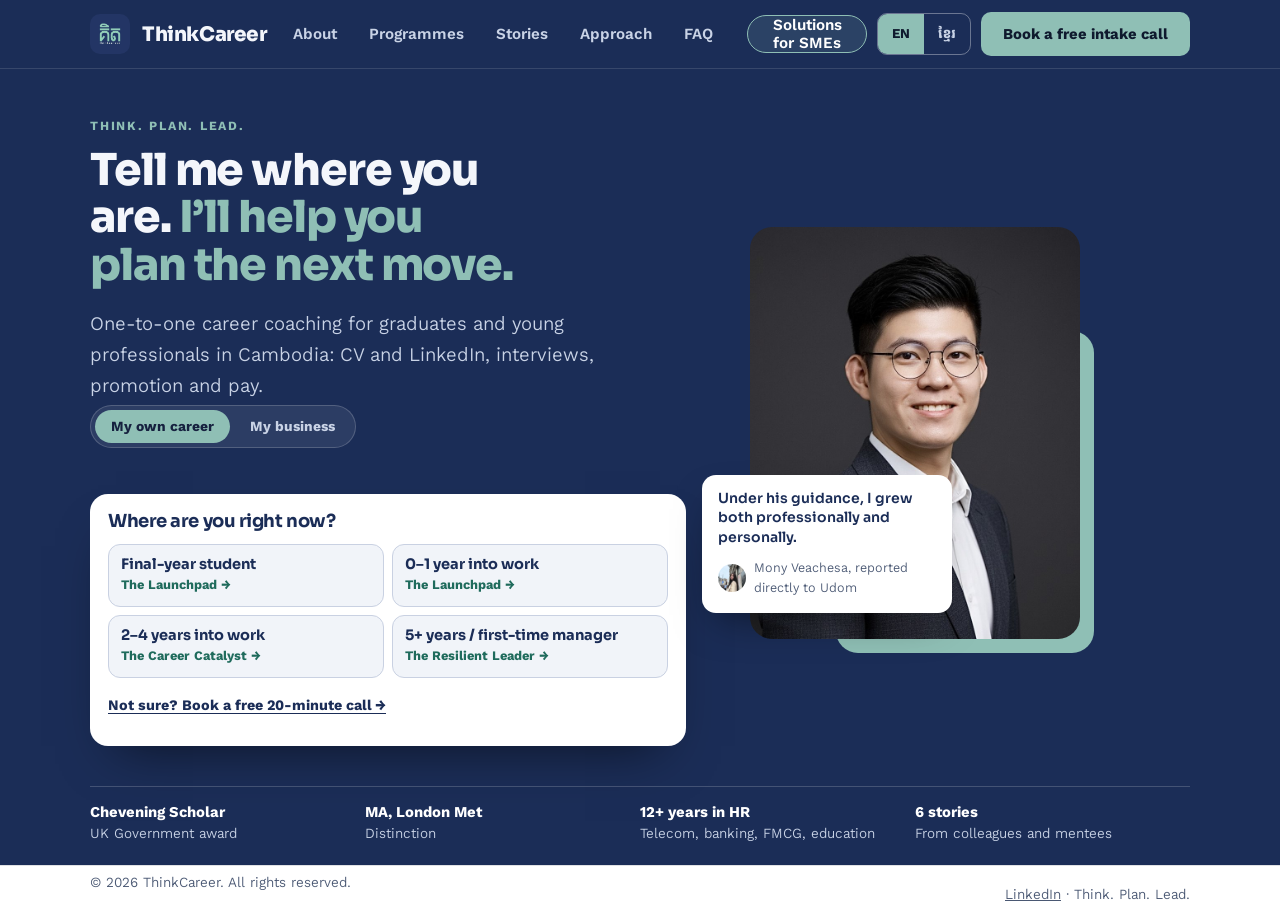
==== commit 57d8abbc: "Fork the homepage by audience: individuals vs. businesses Fixes the IA gaps from the navigation audi" ====
--- a/index.html
+++ b/index.html
@@ -62,6 +62,11 @@
 .skip:focus{left:8px}
 .eyebrow{font:700 12.5px/1 var(--sans);letter-spacing:.14em;text-transform:uppercase;color:var(--accent);margin:0 0 14px}
 .lede{color:var(--muted);font-size:clamp(17px,1.5vw,19.5px);max-width:58ch}
+.audtoggle{display:inline-flex;background:var(--mist);border:1px solid var(--line);border-radius:999px;padding:3px;gap:3px;margin-bottom:18px}
+.audtoggle button{border:0;background:none;font:700 14px var(--sans);padding:8px 16px;border-radius:999px;cursor:pointer;color:var(--muted)}
+.audtoggle button[aria-pressed="true"]{background:var(--action);color:#fff}
+.audbiz p{color:var(--muted);font-size:15px;margin:0 0 14px}
+.audbiz .bizlinks{display:flex;flex-direction:column;gap:10px}
 .btn{display:inline-flex;align-items:center;justify-content:center;gap:8px;min-height:48px;padding:0 24px;border-radius:10px;font:700 16px var(--sans);text-decoration:none;border:2px solid transparent;cursor:pointer;transition:background-color var(--dur-1) var(--ease),border-color var(--dur-1) var(--ease),color var(--dur-1) var(--ease),transform var(--dur-1) var(--ease);text-align:center}
 .btn:active{transform:scale(.98)}
 .btn--primary{background:var(--action);color:var(--action-fg)}.btn--primary:hover{background:var(--action-hover)}
@@ -79,13 +84,17 @@
 .tab[aria-current="true"]{color:#fff}
 .tab[aria-current="true"]::after{content:"";position:absolute;left:14px;right:14px;bottom:2px;height:3px;border-radius:3px;background:var(--mint)}
 .bar__r{margin-left:auto;display:flex;align-items:center;gap:10px}
+.tab--sme{display:inline-flex;align-items:center;background:rgba(143,191,181,.14);border:1.5px solid var(--mint);border-radius:999px;color:#fff;padding:0 15px;min-height:38px}
+.tab--sme:hover{background:rgba(143,191,181,.26);color:#fff}
+.tab--sme[aria-current="true"]{background:var(--mint);color:#16213f}
+.tab--sme[aria-current="true"]::after{display:none}
 .lang{display:inline-flex;border:1.5px solid rgba(255,255,255,.35);border-radius:10px;overflow:hidden}
 .lang button{transition:background-color var(--dur-1) var(--ease),color var(--dur-1) var(--ease);border:0;background:none;min-height:40px;min-width:46px;padding:0 10px;font:700 13.5px var(--sans);color:var(--on-navy-muted);cursor:pointer}
 .lang button[aria-pressed="true"]{background:var(--mint);color:var(--mint-ink)}
 .bar .btn{min-height:44px;padding:0 20px;font-size:15px;background:var(--mint);color:var(--mint-ink)}
 .bar .btn:hover{background:var(--mint-hover)}
 .menu{display:none}
-@media(max-width:900px){.tabs{display:none}.menu{display:inline-flex}.bar .btn--book{display:none}}
+@media(max-width:900px){.tabs{display:none}.menu{display:inline-flex}.bar .btn--book{display:none}.tab--sme{display:none}}
 .menu{align-items:center;justify-content:center;min-height:44px;min-width:44px;border:1.5px solid rgba(255,255,255,.35);border-radius:10px;background:none;color:var(--on-navy);cursor:pointer}
 .menu svg{width:22px;height:22px}
 
@@ -429,6 +438,17 @@
 .herocard .stage b{font-size:14.5px;color:#1B2D57}
 .herocard .stage span{font-size:13px;color:#1f6b5c}
 .herocard .nf{display:inline-flex;align-items:center;min-height:44px;margin-top:6px;background:none;border:0;padding:0;font:700 14.5px var(--sans);color:#1B2D57;text-decoration:underline;text-underline-offset:3px;cursor:pointer;text-align:left}
+.fork{display:inline-flex;background:rgba(255,255,255,.08);border:1px solid rgba(255,255,255,.18);border-radius:999px;padding:4px;gap:4px;margin:4px 0 20px}
+.fork button{border:0;background:none;color:var(--on-navy-muted);font:700 14px var(--sans);padding:8px 16px;border-radius:999px;cursor:pointer;transition:background var(--dur-1) var(--ease),color var(--dur-1) var(--ease)}
+.fork button[aria-pressed="true"]{background:var(--mint);color:#16213f}
+.fork button:not([aria-pressed="true"]):hover{color:#fff}
+.herocard .bizsub{font-size:13.5px;color:#4A5873;margin-top:4px}
+.bizrow{display:flex;flex-direction:column;gap:9px;margin-top:14px}
+.bizcard{display:flex;flex-direction:column;gap:3px;text-align:left;background:#f1f4f9;border:1.5px solid #c9d1e2;border-radius:12px;padding:13px 15px;cursor:pointer;font:inherit;color:inherit;min-height:0}
+.bizcard:hover{border-color:#1B2D57;transform:none}
+.bizcard b{font:700 15px var(--display);color:#1B2D57}
+.bizcard span{font-size:12.5px;color:#4A5873;margin-top:0}
+.bizcard .go{display:block;margin-top:5px;font-size:12.5px;font-weight:700;color:#1f6b5c}
 .hero .portrait{max-width:330px}
 .hero .portrait>img{height:auto;aspect-ratio:4/5;object-position:50% 10%}
 .hero .portrait figcaption.hquote{position:absolute;z-index:2;left:-48px;bottom:26px;width:250px;background:#fff;color:#1B2D57;border-radius:14px;padding:14px 16px;box-shadow:0 18px 40px -16px rgba(0,0,0,.55);display:block}
@@ -502,12 +522,12 @@
     <nav class="tabs" aria-label="Primary">
       <button class="tab" type="button" data-nav="about" data-i18n="nav_about">About</button>
       <button class="tab" type="button" data-nav="programs" data-i18n="nav_services">Services</button>
-      <button class="tab" type="button" data-nav="hrsolutions" data-i18n="nav_hr">HR Solutions</button>
       <button class="tab" type="button" data-nav="stories" data-i18n="nav_stories">Stories</button>
       <button class="tab" type="button" data-nav="approach" data-i18n="nav_approach">Approach</button>
       <button class="tab" type="button" data-nav="faq" data-i18n="nav_faq">FAQ</button>
     </nav>
     <div class="bar__r">
+      <button class="tab tab--sme" type="button" data-nav="hrsolutions" data-i18n="nav_hr">HR Solutions</button>
       <div class="lang" role="group" aria-label="Language">
         <button type="button" data-set="en" aria-pressed="true" lang="en">EN</button>
         <button type="button" data-set="km" aria-pressed="false" lang="km">ខ្មែរ</button>
@@ -524,15 +544,30 @@
       <p class="eyebrow" data-i18n="hero_eyebrow">Think. Plan. Lead.</p>
       <h1 id="h1" data-i18n-html="n_h1">Tell me where you are. <em>I’ll help you plan the next move.</em></h1>
       <p class="lede" data-i18n="n_lede"></p>
-      <section class="herocard" aria-labelledby="whoH">
-        <h2 id="whoH" data-i18n="n_who_h">Where are you right now?</h2>
-        <div class="cards">
-          <button class="stage" type="button" data-prog="1"><b data-i18n="stage_1">Final-year student</b><span><bdi data-i18n="t1_name">The Launchpad</bdi> →</span></button>
-          <button class="stage" type="button" data-prog="1"><b data-i18n="stage_2">0–1 year in</b><span><bdi data-i18n="t1_name">The Launchpad</bdi> →</span></button>
-          <button class="stage" type="button" data-prog="2"><b data-i18n="stage_3">2–4 years in</b><span><bdi data-i18n="t2_name">The Career Catalyst</bdi> →</span></button>
-          <button class="stage" type="button" data-prog="3"><b data-i18n="stage_4">5+ years / first-time manager</b><span><bdi data-i18n="t3_name">The Resilient Leader</bdi> →</span></button>
+      <div class="fork audscope" role="group" aria-label="Who are you here for">
+        <button type="button" data-set-aud="ind" aria-pressed="true" data-i18n="fork_ind">My own career</button>
+        <button type="button" data-set-aud="biz" aria-pressed="false" data-i18n="fork_biz">My business</button>
+      </div>
+      <section class="herocard audscope">
+        <div data-audpanel="ind">
+          <h2 id="whoH" data-i18n="n_who_h">Where are you right now?</h2>
+          <div class="cards">
+            <button class="stage" type="button" data-prog="1"><b data-i18n="stage_1">Final-year student</b><span><bdi data-i18n="t1_name">The Launchpad</bdi> →</span></button>
+            <button class="stage" type="button" data-prog="1"><b data-i18n="stage_2">0–1 year in</b><span><bdi data-i18n="t1_name">The Launchpad</bdi> →</span></button>
+            <button class="stage" type="button" data-prog="2"><b data-i18n="stage_3">2–4 years in</b><span><bdi data-i18n="t2_name">The Career Catalyst</bdi> →</span></button>
+            <button class="stage" type="button" data-prog="3"><b data-i18n="stage_4">5+ years / first-time manager</b><span><bdi data-i18n="t3_name">The Resilient Leader</bdi> →</span></button>
+          </div>
+          <button class="nf" type="button" data-nav="book" data-i18n="n_notsure_call">Not sure? Book a free 20-minute call →</button>
         </div>
-        <button class="nf" type="button" data-nav="book" data-i18n="n_notsure_call">Not sure? Book a free 20-minute call →</button>
+        <div data-audpanel="biz" hidden>
+          <h2 id="bizH" data-i18n="n_biz_h">What does your business need?</h2>
+          <p class="bizsub" data-i18n="n_biz_sub"></p>
+          <div class="bizrow">
+            <button class="bizcard" type="button" data-nav="hrsolutions"><b data-i18n="biz_card1_t">HR Solutions for SMEs</b><span data-i18n="biz_card1_b"></span><span class="go" data-i18n="biz_card_cta">See details →</span></button>
+            <button class="bizcard" type="button" data-nav="hrsolutions"><b data-i18n="biz_card2_t">Corporate Training</b><span data-i18n="biz_card2_b"></span><span class="go" data-i18n="biz_card_cta">See details →</span></button>
+          </div>
+          <button class="nf" type="button" data-nav="book" data-aud="biz" data-i18n="n_biz_notsure_call">Not sure which service? Book a free call →</button>
+        </div>
       </section>
     </div>
     <figure class="portrait" style="margin:0">
@@ -649,7 +684,7 @@
             <ol class="steps"><li data-i18n="hr_step_1"></li><li data-i18n="hr_step_2"></li></ol>
             <div class="btnrow" style="margin-top:22px">
               <a class="btn btn--primary" href="/hr-intake" data-i18n="hr_cta">Start the HR intake form →</a>
-              <button class="btn btn--ghost" type="button" data-nav="book" data-i18n="n_cta_call">Book a free intake call</button>
+              <button class="btn btn--ghost" type="button" data-nav="book" data-aud="biz" data-i18n="n_cta_call">Book a free intake call</button>
             </div>
             <p class="fine" data-i18n="hr_cta_note"></p>
           </div>
@@ -667,7 +702,7 @@
             <ol class="steps"><li data-i18n="ct_step_1"></li><li data-i18n="ct_step_2"></li></ol>
             <div class="btnrow" style="margin-top:22px">
               <a class="btn btn--primary" href="/training-intake" data-i18n="ct_cta">Start the training enquiry form →</a>
-              <button class="btn btn--ghost" type="button" data-nav="book" data-i18n="n_cta_call">Book a free intake call</button>
+              <button class="btn btn--ghost" type="button" data-nav="book" data-aud="biz" data-i18n="n_cta_call">Book a free intake call</button>
             </div>
             <p class="fine" data-i18n="ct_cta_note"></p>
           </div>
@@ -723,8 +758,12 @@
             <p class="lede" data-i18n="contact_lede"></p>
             <ul class="promises"><li data-i18n="promise_1"></li><li data-i18n="promise_2"></li><li data-i18n="promise_3"></li></ul>
           </div>
-          <div>
-            <form id="enq" novalidate>
+          <div class="audscope">
+            <div class="audtoggle" role="group" aria-label="Who is this enquiry for">
+              <button type="button" data-set-aud="ind" aria-pressed="true" data-i18n="fork_ind">My own career</button>
+              <button type="button" data-set-aud="biz" aria-pressed="false" data-i18n="fork_biz">My business</button>
+            </div>
+            <form id="enq" novalidate data-audpanel="ind">
               <div class="row">
                 <div><label for="f-name" data-i18n="form_name">Your name</label><input id="f-name" name="name" type="text" autocomplete="name" data-i18n-ph="form_name_ph" aria-describedby="e-name"><p class="err" id="e-name" role="alert"></p></div>
                 <div><label for="f-email" data-i18n="form_email">Email</label><input id="f-email" name="email" type="email" autocomplete="email" inputmode="email" data-i18n-ph="form_email_ph" aria-describedby="e-email"><p class="err" id="e-email" role="alert"></p></div>
@@ -746,6 +785,13 @@
               <p class="micro" data-i18n="form_fineprint"></p>
               <p class="note" id="previewNote" hidden data-i18n="n_preview_note"></p>
             </form>
+            <div class="audbiz" data-audpanel="biz" hidden>
+              <p data-i18n="book_biz_note"></p>
+              <div class="bizlinks">
+                <a class="btn btn--primary" href="/hr-intake" data-i18n="hr_cta">Start the HR intake form →</a>
+                <a class="btn btn--primary" href="/training-intake" data-i18n="ct_cta">Start the training enquiry form →</a>
+              </div>
+            </div>
             <div class="thanks" id="thanks" role="status" tabindex="-1">
               <h3><span data-i18n="thanks_pre">Thank you, </span><span id="thanks-name"></span></h3>
               <p data-i18n="thanks_body"></p>
@@ -761,7 +807,7 @@
 </div>
 
 <script>
-const DICT = {"en": {"t1_price": "$150", "thanks_body": "Your enquiry is with me now. I’ll personally read it and reply within two working days — usually sooner. In the meantime, two things that might help:", "tl_5_r": "Founded ThinkCareer", "t2_format": "1:1 · Virtual", "t3_inc_1": "4 deep-dive coaching intensives", "promise_2": "An honest read on whether coaching is what you need.", "faq_1_a": "The Launchpad is $150 (one-time), The Career Catalyst is $450 for the full three months, and The Resilient Leader is priced after our call, based on scope. You’ll see the full price before committing to anything. <button type=\"button\" class=\"linkbtn\" data-nav=\"programs\">See the programmes →</button>", "n_chip_3": "12+ years in HR", "about_quote": "“My mission is to ensure your career doesn’t happen by accident, but by design. Let’s build your future, together.”", "err_tier": "Pick a programme — or ’Not sure’.", "cred_4_v": "University Lecturer — Communication & Ethics", "faq_2_q": "Is ThinkCareer only for people in Cambodia or Southeast Asia?", "n_chip_1": "Chevening Scholar", "err_consent": "I need your consent to reply.", "cred_2_v": "Chevening Scholar (UK Government)", "t2_best": "Professionals ready for a pivot, a promotion, or a meaningful raise.", "about_sub": "Career Strategist · Chevening Scholar · HRBP", "faq_4_q": "How is this different from watching career content online?", "tl_1_y": "2012", "t3_inc_3": "Difficult-conversation scripts for your situations", "faq_7_a": "Everything is one-to-one and online. We start with a free 20-minute intake call, then agree a plan and a schedule that fits your week. <button type=\"button\" class=\"linkbtn\" data-nav=\"book\">Book a free intake call →</button>", "n_for": "For:", "n_f2": "MA, London Met", "t1_name": "The Launchpad", "nav_about": "About", "t2_tag": "Programme 02", "n_proof_link": "Read their words →", "thanks_signoff": "— Udom", "tl_4_r": "Talent Management & HR Project Manager, Banking", "st_home_q": "Under his guidance, I grew both professionally and personally.", "t1_inc_3": "Job search automation strategy", "tl_6_y": "2024", "nav_services": "Programmes", "n_cta_call": "Book a free intake call", "pillar_1_b": "CVs, LinkedIn, and the art of the recruiter scan. I help you get past the algorithms, grab attention, and get read by the people who actually decide.", "tl_5_y": "2021", "pillar_3_b": "Office IQ, not just technical skill. Frameworks for office politics, conflict, burnout, and the difficult conversations nobody teaches you.", "cred_3_v": "MA, London Metropolitan University", "st_prev": "Previous story", "faq_1_q": "How much do the programmes cost?", "t2_inc_2": "Personalised career roadmap (two moves out)", "err_name": "Please share your name.", "stage_4": "5+ years / first-time manager", "t3_format": "1:1 · Virtual · Priority support", "tl_3_r": "Chevening Scholar, MA Education", "tl_4_y": "2018", "st_h": "What it’s like to work with Udom.", "faq_3_q": "I’m a student and I haven’t worked yet. Am I too early?", "t1_duration": "Intensive sprint", "t2_inc_1": "3 months of bi-weekly 1-on-1 strategy sessions", "form_name": "Your name", "st_ph": "Placeholder", "pillar_1_t": "Get found", "form_tier": "Which programme fits best?", "n_pgm_compare": "Compare all programmes →", "about_path": "Career path", "st_car_aria": "Stories", "n_skip": "Skip to content", "nav_stories": "Stories", "err_email_required": "Email is required.", "tier_enquire": "Enquire about", "faq_h2": "Questions people ask before booking.", "n_f4": "{n} stories", "t1_format": "1:1 · Virtual", "n_h1": "Tell me where you are. <em>I’ll help you plan the next move.</em>", "contact_h2": "The next five years of your career start with a twenty-minute call.", "t2_pitch": "Elevate your trajectory — and your salary.", "n_close": "Close", "t3_price": "On request", "foot_tagline": "Think. Plan. Lead.", "t1_inc_2": "2× intensive mock interview sessions", "t2_inc_4": "High-stakes negotiation tactics", "about_p1": "Success in the modern workplace requires more than a degree — it requires a strategic playbook. Udom Vuthy founded ThinkCareer to give young professionals the high-level insights usually hidden behind corporate doors.", "t1_tag": "Programme 01", "n_f2_s": "Distinction", "t3_tag": "Programme 03", "err_email_invalid": "That doesn’t look like a valid email.", "st_f_mgr": "Reported to Udom", "t3_pitch": "Thrive in the office — don’t just survive it.", "pillar_3_s": "Operational Resilience", "form_goal_ph": "e.g. I’ve applied to 40 roles with no interviews. I think my CV is the problem but I’m not sure.", "st_more": "Read more", "foot_rights": "© 2026 ThinkCareer. All rights reserved.", "n_f3_s": "Telecom, banking, FMCG, education", "t2_price_note": "3 months, all-in", "form_consent": "I consent to ThinkCareer replying to this enquiry. Your information is kept confidential and never shared.", "pillar_2_b": "A long-term roadmap for your first decade. We map two moves out — the roles, the skills, the visibility plan — so your career compounds instead of drifts.", "promise_1": "Free 20-minute intake call, no pitch.", "about_p2_html": "A <strong>Chevening Scholar</strong> — the UK government’s flagship award for future leaders — Udom holds an <strong>MA from London Metropolitan University</strong> and lectures at university level on <em>Communication & Ethics for Working Professionals</em>.", "tl_2_r": "HR Officer to Training Specialist, Banking", "stage_2": "0–1 year into work", "stage_3": "2–4 years into work", "thanks_1": "Pull together the most recent version of your CV and any active job description.", "contact_lede": "Tell me where you are and what’s in your way. I read every enquiry myself and reply within two working days with next steps and honest pricing.", "services_lede": "Three structured paths, each one-to-one with me. Recruiter-informed and data-driven, for graduates and young professionals in Cambodia. Start where you are; I’ll tell you honestly which path fits.", "t3_best": "High-performers in high-pressure roles who refuse to drift into burnout.", "st_next": "Next story", "stage_1": "Final-year student", "err_goal": "A sentence or two helps me prepare.", "n_proof": "{n} people share what it’s like to work with Udom.", "t2_duration": "3 months · Bi-weekly", "about_h2": "From student to professional shouldn’t feel like a leap of faith.", "n_method_h": "Three pillars. One compounding career.", "t3_price_note": "Custom, priced after our call", "cred_1_v": "ThinkCareer — Career Strategist", "faq_4_a": "Free content tells you what generally works. Coaching tells you what will work for your CV, your interview, your manager, your situation. I work with one person at a time: data-driven, recruiter-informed, personal.", "t3_inc_4": "Burnout, boundaries & Office IQ playbook", "nav_book": "Book a free intake call", "n_popular": "Most booked", "n_who_h": "Where are you right now?", "pillar_3_t": "Handle the office", "stage_5": "Career pivot / returning", "thanks_pre": "Thank you, ", "tl_6_r": "Head of Talent Acquisition, now HRBP, Telecom", "promise_3": "A clear next step and honest pricing within two working days.", "faq_5_a": "Yes. ThinkCareer runs workshops for universities, graduate programmes, and early-career cohorts inside companies. Mention it in your enquiry and you’ll get programme details and rates.", "form_email": "Email", "t3_name": "The Resilient Leader", "tl_1_r": "English Lecturer, Higher Education", "pillar_1_s": "Search Optimisation", "n_send_fail": "Couldn’t send just now. Please try again in a moment, or reach us on LinkedIn.", "why_lede": "ThinkCareer bridges the gap between potential and performance. The work rests on three pillars, so you don’t just get a job, you build a sustainable, high-growth career.", "st_f_all": "All", "cred_4_l": "Teaching", "thanks_2": "Write down the one career question you’d most want answered if you could only ask one.", "form_fineprint": "By sending, you’ll receive a personal reply from Udom — no sequences, no automation.", "about_eyebrow": "About Udom", "st_src_oct25": "LinkedIn recommendation · Oct 2025", "n_steps_h": "What happens on the twenty-minute call", "n_menu": "Menu", "n_notsure": "Not sure — help me decide", "n_f1_s": "UK Government award", "st_less": "Show less", "st_filter_aria": "Filter stories", "n_f4_s": "From colleagues and mentees", "faq_8_q": "What should I prepare before the call?", "st_home_attr": "Mony Veachesa, reported directly to Udom", "faq_7_q": "How do the sessions work?", "n_notsure_call": "Not sure? Book a free 20-minute call →", "st_lede": "In their own words: people who reported to him, worked beside him, or learned from him.", "st_about_btn": "Read Udom’s story", "form_goal": "What’s in your way?", "n_choose": "Choose…", "t1_inc_1": "Full CV & LinkedIn transformation", "t3_duration": "4 deep-dive intensives", "cred_1_l": "Founder", "nav_approach": "Approach", "pillar_2_s": "Strategic Alignment", "t1_inc_4": "Recruiter-eye review before you apply", "services_h2": "Three programmes, one-to-one with me.", "t1_best": "New graduates and entry-level job seekers ready to sign their first contract.", "t2_price": "$450", "faq_8_a": "Your latest CV and any job description you’re aiming for, plus the one career question you’d most like answered.", "form_send": "Request my free call", "faq_6_a": "Completely. Nothing you share — CVs, salary, manager issues, employer names — is ever referenced outside our sessions. Confidentiality is the baseline the work depends on.", "cred_2_l": "Scholarship", "st_f_col": "Colleagues", "tl_2_y": "2015", "cred_3_l": "Education", "t1_pitch": "Turn your degree into a salary.", "tier_fineprint": "Every engagement starts with a free 20-minute intake call.", "n_preview_note": "Preview only: this form is not connected here. On thinkcareers.net it sends your enquiry to Udom.", "form_name_ph": "e.g. Dara Sok", "st_home_btn": "Read what they say", "about_p4": "With 12+ years in HR across telecom, banking, FMCG and education, he knows how hiring and promotion decisions are really made.", "faq_6_q": "Is what I share confidential?", "faq_3_a": "The opposite — you’re on time. The Launchpad is built for final-year students and new graduates, and the work we do on your first CV and first interview sets the tone for every application after.", "err_stage": "Pick the closest match.", "form_goal_hint": "A few honest lines. The more specific, the better.", "t3_inc_2": "Conflict resolution & time management frameworks", "faq_2_a": "No. The practice is based in Cambodia and a large part of the community is regional, but coaching is conducted virtually and the frameworks apply to any market — especially high-pressure international environments.", "t2_name": "The Career Catalyst", "form_email_ph": "you@domain.com", "nav_faq": "FAQ", "faq_5_q": "Do you offer workshops or corporate programmes?", "t1_price_note": "One-time fee", "n_lede": "One-to-one career coaching for graduates and young professionals in Cambodia: CV and LinkedIn, interviews, promotion and pay.", "t2_inc_3": "Hidden Job Market networking framework", "pillar_2_t": "Plan two moves ahead", "n_covered": "Covered in", "form_stage": "Where are you in your career?", "hero_eyebrow": "Think. Plan. Lead.", "tl_3_y": "2017", "nav_hr": "Solutions for SMEs", "hr_h": "HR Solutions for SMEs.", "hr_lede": "Practical, affordable HR support for small and medium businesses in Cambodia — get compliant, build the basics, and keep good staff, without hiring a full HR department.", "hr_f1_t": "Compliance health-check", "hr_f1_b": "MoLVT registration, NSSF, written contracts, payslips and Internal Work Rules — a clear picture of where your business stands today.", "hr_f2_t": "HR foundations", "hr_f2_b": "Job descriptions, clear pay rules, and onboarding — the basics that make hiring and managing people easier.", "hr_f3_t": "Performance and growth", "hr_f3_b": "Goals, reviews, and a fair process for warnings — so good work gets recognised and problems get addressed early.", "hr_f4_t": "Ongoing support", "hr_f4_b": "A one-off project or monthly support — whichever fits your business and budget, for as long as you need it.", "hr_steps_h": "What happens after you submit the form", "hr_step_1": "Free 60-minute first meeting with your ThinkCareer consultant.", "hr_step_2": "Within 5 working days: a short summary of key findings and a proposal with options and fees.", "hr_cta": "Start the HR intake form →", "hr_cta_note": "About 10 minutes, in English or Khmer. All information is kept confidential.", "sme_h": "Solutions for SMEs.", "sme_lede": "Practical, affordable support for small and medium businesses in Cambodia — HR help to stay compliant and keep good staff, and corporate training to build real skills fast, without hiring a full department or an outside training firm for every session.", "ct_h": "Corporate Training for SMEs.", "ct_lede": "Short, practical training for small and medium business teams in Cambodia — delivered on-site or online, priced for SME budgets.", "ct_f1_t": "Training of the Trainers (ToT)", "ct_f1_b": "Build an internal training capability — equip your own people to design, deliver and evaluate training, so skills transfer doesn't depend on hiring outside trainers every time.", "ct_f2_t": "Business Correspondence in the AI Era", "ct_f2_b": "Sharper emails, reports and client messages — plus practical guidance on using AI tools to draft and edit without losing a professional voice.", "ct_f3_t": "First-Time Manager Training", "ct_f3_b": "The skills newly promoted managers rarely get taught — delegating, giving feedback, and earning a team's trust in the first few months.", "ct_f4_t": "AI Tools for Office Work Efficiency", "ct_f4_b": "Hands-on practice with AI tools for everyday office tasks — drafting, organising data and automating routine work — so time is saved without cutting corners on quality.", "ct_steps_h": "What happens after you submit the form", "ct_step_1": "Free 30-minute call to understand your team and training goals.", "ct_step_2": "Within 5 working days: a proposal with content outline, format and fees.", "ct_cta": "Start the training enquiry form →", "ct_cta_note": "About 6 minutes, in English or Khmer. All information is kept confidential."}, "km": {"t1_price": "$150", "thanks_body": "ពួកយើងបានទទួលសំនួររបស់អ្នកហើយ។ បន្ទាប់ពីពេល២ថ្ងៃ ឬលឿនជាងនេះ ពួកយើងនឹងធ្វើការឆ្លើយត្រលប់ទៅវិញ។ កំឡុងពេលរង់ចាំ មានរឿង២យ៉ាងដែលអាចមានប្រយោជន៍សម្រាប់អ្នក៖", "tl_5_r": "បង្កើត ThinkCareer", "t2_format": "១ទល់១ · អនឡាញ", "t3_inc_1": "វគ្គបង្វឹកស៊ីជម្រៅ ៤ ដង", "promise_2": "ស្វែងយល់ពីតម្រូវការបង្វឹករបស់អ្នកដោយស្មោះត្រង់។", "faq_1_a": "The Launchpad តម្លៃ $150 (ម្តង), The Career Catalyst តម្លៃ $450 សម្រាប់ ៣ ខែពេញ និង The Resilient Leader កំណត់តម្លៃក្រោយការហៅទូរស័ព្ទ តាមវិសាលភាព។ អ្នកនឹងឃើញតម្លៃពេញលេញមុននឹងសម្រេចចិត្តអ្វីទាំងអស់។ <button type=\"button\" class=\"linkbtn\" data-nav=\"programs\">មើលកម្មវិធី →</button>", "n_chip_3": "បទពិសោធន៍នៅក្នុងវិស័យធនធានមនុស្សជាង ១២ឆ្នាំ", "about_quote": "\"បេសកកម្មរបស់ខ្ញុំគឺធានាថា អាជីពរបស់អ្នកមិនកើតឡើងដោយចៃដន្យ ប៉ុន្តែដោយផែនការរៀបចំឡើងដោយលម្អិត។ តោះ!កសាងអនាគតការងាររបស់អ្នកជាមួយគ្នា។\"", "err_tier": "ជ្រើសរើសកម្មវិធី — ឬ 'មិនប្រាកដ'។", "cred_4_v": "សាស្ត្រាចារ្យសាកលវិទ្យាល័យ — ការប្រាស្រ័យទាក់ទង និងក្រមសីលធម៌", "faq_2_q": "ThinkCareer សម្រាប់តែមនុស្សនៅកម្ពុជា ឬអាស៊ីអាគ្នេយ៍ប៉ុណ្ណោះឬ?", "n_chip_1": "Chevening Scholar", "err_consent": "យើងត្រូវការការយល់ព្រមរបស់អ្នកដើម្បីឆ្លើយតប។", "cred_2_v": "Chevening Scholar (រដ្ឋាភិបាលចក្រភពអង់គ្លេស)", "t2_best": "អ្នកវិជ្ជាជីវៈដែលត្រៀមផ្លាស់ប្តូរ ឡើងឋានៈ ឬដំឡើងប្រាក់ខែដ៏មានន័យ។", "about_sub": "អ្នកយុទ្ធសាស្ត្រអាជីព · Chevening Scholar · HRBP", "faq_4_q": "តើកម្មវិធីរៀននេះខុសគ្នាយ៉ាងណាពីការរៀនពីមាតិកាដែលមានស្រាប់ក្នុងបណ្តាញសង្គម?", "tl_1_y": "២០១២", "t3_inc_3": "ពាក្យពេចន៍សម្រាប់ការសន្ទនាលំបាកៗ ឆ្លើយតបនឹងស្ថានភាពរបស់អ្នក", "faq_7_a": "ទាំងអស់ជាមួយទល់មួយ និងអនឡាញ។ យើងចាប់ផ្តើមដោយការហៅទូរស័ព្ទស្គាល់គ្នា ២០នាទីឥតគិតថ្លៃ បន្ទាប់មកព្រមព្រៀងលើផែនការ និងកាលវិភាគដែលសមនឹងសប្តាហ៍របស់អ្នក។ <button type=\"button\" class=\"linkbtn\" data-nav=\"book\">កក់ការហៅទូរស័ព្ទស្គាល់គ្នាឥតគិតថ្លៃ →</button>", "n_for": "សម្រាប់៖", "n_f2": "MA, London Met", "t1_name": "The Launchpad", "nav_about": "អំពីយើង", "t2_tag": "កម្មវិធី ០២", "n_proof_link": "អានពាក្យរបស់ពួកគេ →", "thanks_signoff": "— ឧត្តម", "tl_4_r": "ប្រធានគម្រោងគ្រប់គ្រងទេពកោសល្យ និង HR វិស័យធនាគារ", "st_home_q": "Under his guidance, I grew both professionally and personally.", "t1_inc_3": "យុទ្ធសាស្ត្រស្វ័យប្រវត្តិកម្មការស្វែងរកការងារ", "tl_6_y": "២០២៤", "nav_services": "កម្មវិធី", "n_cta_call": "កក់ការណាត់ប្រឹក្សាលើកដំបូងដោយឥតគិតថ្លៃ", "pillar_1_b": "ប្រវត្តិរូប, LinkedIn, និងសិល្បៈនៃការមើលរបស់អ្នកជ្រើសរើសបុគ្គលិក។ ខ្ញុំជួយអ្នកឆ្លងកាត់ algorithms ទាក់ទាញការចាប់អារម្មណ៍ ហើយធ្វើឱ្យអ្នកសម្រេចចិត្តពិតប្រាកដអាន។", "tl_5_y": "២០២១", "pillar_3_b": "Office IQ មិនគ្រាន់តែជាជំនាញបច្ចេកទេសទេ តែវាជួយអ្នកអោយចេះសម្របតាមកាលៈទេសៈនៅកន្លែងធ្វើការ, ជម្លោះ, ការនឿយហត់, និងការសន្ទនាលំបាកៗដែលគ្មាននរណាបង្រៀន។", "cred_3_v": "MA, London Metropolitan University", "st_prev": "រឿងមុន", "faq_1_q": "កម្មវិធីមានតម្លៃប៉ុន្មាន?", "t2_inc_2": "ផែនទីអាជីពផ្ទាល់ខ្លួន (ពីរជំហានមុន)", "err_name": "សូមប្រាប់ឈ្មោះរបស់អ្នក។", "stage_4": "៥ ឆ្នាំ+ / អ្នកគ្រប់គ្រងលើកដំបូង", "t3_format": "១ទល់១ · អនឡាញ · ជំនួយអាទិភាព", "tl_3_r": "អ្នកទទួលអាហារូបករណ៍ Chevening ថ្នាក់អនុបណ្ឌិតផ្នែកអប់រំ", "tl_4_y": "២០១៨", "st_h": "ការធ្វើការជាមួយ ឧត្តម ជាយ៉ាងណា។", "faq_3_q": "ខ្ញុំជានិស្សិត ហើយមិនទាន់ធ្វើការទេ។ តើកម្មវិធីនេះឆាប់ពេកទេដឹងសម្រាប់ខ្ញុំ?", "t1_duration": "វគ្គខ្លីខ្លឹម", "t2_inc_1": "វគ្គយុទ្ធសាស្ត្រ ១ទល់១ ពីរសប្តាហ៍ម្តងរយៈពេល ៣ ខែ", "form_name": "ឈ្មោះរបស់អ្នក", "st_ph": "ទុកសម្រាប់ជំនួស", "pillar_1_t": "ឱ្យគេរកឃើញ", "form_tier": "កម្មវិធីណាមួយសមបំផុត?", "n_pgm_compare": "ប្រៀបធៀបកម្មវិធីទាំងអស់ →", "about_path": "ដំណើរអាជីព", "st_car_aria": "រឿងរ៉ាវ", "n_skip": "រំលងទៅមាតិកា", "nav_stories": "រឿងជោគជ័យ", "err_email_required": "ត្រូវការអ៊ីមែល។", "tier_enquire": "សួរអំពី", "faq_h2": "សំណួរដែលមនុស្សសួរមុនកក់។", "n_f4": "រឿង {n}", "t1_format": "១ទល់១ · អនឡាញ", "n_h1": "ប្រាប់ខ្ញុំថាអ្នកនៅត្រង់ណា។ <em>ខ្ញុំនឹងជួយអ្នករៀបចំជំហានបន្ទាប់។</em>", "contact_h2": "ប្រាំឆ្នាំខាងមុខនៃអាជីពរបស់អ្នក ចាប់ផ្តើមដោយការហៅទូរស័ព្ទម្ភៃនាទីជាមួយយើង។", "t2_pitch": "លើកកម្ពស់ផ្លូវអាជីព — និងប្រាក់ខែរបស់អ្នក។", "n_close": "បិទ", "t3_price": "តាមការស្នើរសុំ", "foot_tagline": "គិត​ រៀបចំ ដឹកនាំ", "t1_inc_2": "វគ្គសម្ភាសន៍គំរូ ២ ដង", "t2_inc_4": "យុទ្ធសាស្ត្រចរចាកម្រិតខ្ពស់", "about_p1": "ភាពជោគជ័យក្នុងកន្លែងធ្វើការសម័យទំនើប ទាមទារអោយអ្នកមានច្រើនលើសពីសញ្ញាបត្រ — អ្វីដែលអ្នកត្រូវការគឺ យុទ្ធសាស្ត្រ។ វុទ្ធី ឧត្តម បានបង្កើត ThinkCareer ដើម្បីផ្តល់ឱ្យអ្នកធ្វើការវ័យក្មេងនូវការយល់ដឹងកម្រិតខ្ពស់ដែលជាធម្មតាមិនទាន់បានចែករំលែកដោយទូលំទូលាយ។", "t1_tag": "កម្មវិធី ០១", "n_f2_s": "ជាមួយកិត្តិយសឆ្នើម (Distinction)", "t3_tag": "កម្មវិធី ០៣", "err_email_invalid": "ត្រូវការអ៊ីមែល។", "st_f_mgr": "ក្រោមការគ្រប់គ្រងរបស់ ឧត្តម", "t3_pitch": "រីកចម្រើនក្នុងការិយាល័យ — មិនគ្រាន់តែធ្វើការអោយតែបាន", "pillar_3_s": "ភាពធន់ក្នុងការងារ", "form_goal_ph": "ឧ. ខ្ញុំបានដាក់ពាក្យការងារជិត៤០កន្លែងហើយ តែមិនទទួលបានការសម្ភាសន៍ទេ។ ខ្ញុំគិតថា CV គឺជាបញ្ហា តែមិនប្រាកដ។", "st_more": "អានបន្ថែម", "foot_rights": "© ២០២៦ ThinkCareer។ រក្សាសិទ្ធិគ្រប់យ៉ាង។", "n_f3_s": "ទូរគមនាគមន៍ ធនាគារ FMCG និងអប់រំ", "t2_price_note": "៣ ខែ រួមទាំងអស់", "form_consent": "ខ្ញុំយល់ព្រមឱ្យ ThinkCareer ឆ្លើយតបទៅនឹងការសួរនេះ។ ព័ត៌មានរបស់អ្នកត្រូវបានរក្សាសម្ងាត់ ហើយមិនដែលត្រូវបានចែករំលែក។", "pillar_2_b": "ផែនទីអាជីពដ៏យូរអង្វែងរបស់អ្នក។ ចាប់ផ្តើមពីជំហានដំបូង មុខតំណែង ជំនាញ ភាពលេចធ្លោ ដើម្បីធ្វើអោយអាជីពរបស់អ្នករីកចម្រើន។", "promise_1": "ជជែកគ្នា២០នាទីសិន ដើម្បីស្វែងយល់បន្ថែមពីកម្មវិធី។", "about_p2_html": "ជា <strong>Chevening Scholar</strong> — ពានរង្វាន់ដ៏លេចធ្លោរបស់រដ្ឋាភិបាលចក្រភពអង់គ្លេសសម្រាប់អ្នកដឹកនាំអនាគត — លោកឧត្តមកាន់ <strong>MA ពី London Metropolitan University</strong> ហើយបង្រៀននៅកម្រិតសាកលវិទ្យាល័យលើមុខវិជ្ជា <em>ការប្រាស្រ័យទាក់ទង និងក្រមសីលធម៌សម្រាប់អ្នកវិជ្ជាជីវៈ</em>។", "tl_2_r": "ពីមន្ត្រី HR ដល់អ្នកឯកទេសបណ្តុះបណ្តាល វិស័យធនាគារ", "stage_2": "០–១ ឆ្នាំក្នុងការងារ", "stage_3": "២–៤ ឆ្នាំក្នុងការងារ", "thanks_1": "ត្រៀមប្រវត្តិរូបសង្ខេបចុងក្រោយរបស់អ្នក និងពិពណ៌នាការងារណាមួយដែលអ្នកកំពុងចង់ដាក់ពាក្យទៅ។", "contact_lede": "ចែករំលែកបន្តិចថាអ្នកត្រង់ណានៃដំណាក់កាលអាជីព និងអ្វីដែលកំពុងរាំងស្ទះអ្នក។ ខ្ញុំពិនិត្យមើលរាល់ការសួរ និងឆ្លើយក្នុងរយៈពេលពីរថ្ងៃធ្វើការ ជាមួយជំហានបន្ទាប់ តម្លៃដោយស្មោះត្រង់ — ហើយបើមិនសមគ្នា ខ្ញុំនឹងណែនាំនរណាម្នាក់ផ្សេងទៀតដែលសមរម្យ។", "services_lede": "ផ្លូវដែលមានរចនាសម្ព័ន្ធបី — នីមួយៗជាការប្រឹក្សាមួយទល់មួយជាមួយខ្ញុំ។ ផ្អែកលើទិន្នន័យ និងព័ត៌មានពីអ្នកជ្រើសរើស សម្រាប់និស្សិតបញ្ចប់ការសិក្សា និងអ្នកវិជ្ជាជីវៈវ័យក្មេងនៅកម្ពុជា។ ចាប់ផ្តើមពីកន្លែងដែលអ្នកនៅ ខ្ញុំនឹងប្រាប់អ្នកដោយស្មោះត្រង់ថាផ្លូវមួយណាសមនឹងអ្នក។", "t3_best": "អ្នកសម្តែងកម្រិតខ្ពស់ក្នុងតួនាទីមានសម្ពាធខ្ពស់ ដែលមិនព្រមធ្លាក់ចូលការនឿយហត់។", "st_next": "រឿងបន្ទាប់", "stage_1": "និស្សិតឆ្នាំចុងក្រោយ", "err_goal": "ពាក្យពេចន៍មួយចំនួនដែលជួយខ្ញុំត្រៀមទុកជាមុន។", "n_proof": "មនុស្ស {n} នាក់ចែករំលែកអំពីការធ្វើការជាមួយ ឧត្តម។", "t2_duration": "៣ ខែ · ពីរសប្តាហ៍ម្តង", "about_h2": "ដំណើរឆ្ពោះទៅកាន់ភាពជាអ្នកធ្វើការអាជីពមិនលំបាកដូចអ្នកគិតឡើយ។", "n_method_h": "សសរស្តម្ភបី។ អាជីពមួយដែលលូតលាស់ជាបន្តបន្ទាប់។", "t3_price_note": "តាមតម្រូវការ កំណត់តម្លៃក្រោយការហៅទូរស័ព្ទ", "cred_1_v": "ThinkCareer — អ្នកប្រឹក្សាផ្នែកអាជីពការងារ", "faq_4_a": "មាតិកាឥតគិតថ្លៃប្រាប់អ្នកអំពីអ្វីដែលជាទូទៅដំណើរការ តែមិនប្រាកដថាត្រូវជាមួយនឹងស្ថានភាពរបស់អ្នកទេ។ ការបង្វឹកប្រាប់អ្នកអំពីអ្វីដែលនឹងមានប្រសិទ្ធិភាពសម្រាប់ស្ថានភាពជាក់ស្តែងរបស់អ្នក។", "t3_inc_4": "ក្បួនទប់ទល់នឹងការនឿយហត់ កំណត់ព្រំដែន និង ភាពឆ្លាតវ័យក្នុងOffice", "nav_book": "កក់ការហៅឥតគិតថ្លៃ", "n_popular": "កក់ច្រើនបំផុត", "n_who_h": "ឥឡូវនេះអ្នកនៅដំណាក់កាលណា?", "pillar_3_t": "ដោះស្រាយកន្លែងធ្វើការ", "stage_5": "ផ្លាស់ប្តូរអាជីព / ត្រឡប់មកប្រលូកក្នុងវិស័យការងារវិញ", "thanks_pre": "សូមអរគុណ ", "tl_6_r": "ប្រធានជ្រើសរើសទេពកោសល្យ ឥឡូវជា HRBP វិស័យទូរគមនាគមន៍", "promise_3": "ជំហានបន្ទាប់ច្បាស់លាស់ និងតម្លៃស្មោះត្រង់ ក្នុងរយៈពេលពីរថ្ងៃធ្វើការ។", "faq_5_a": "ប្រាកដណាស់។ ThinkCareer រៀបចំសិក្ខាសាលាសម្រាប់សាកលវិទ្យាល័យ និងអ្នកផ្តើមធ្វើការក្នុងក្រុមហ៊ុននានា។ ប្រាប់យើងពីតម្រូវការរបស់អ្នក ហើយអ្នកនឹងទទួលបានព័ត៌មានលម្អិត និងតម្លៃនៃកម្មវិធីសិក្សា។", "form_email": "អ៊ីមែល", "t3_name": "The Resilient Leader", "tl_1_r": "សាស្ត្រាចារ្យភាសាអង់គ្លេស វិស័យឧត្តមសិក្សា", "pillar_1_s": "ការបង្កើនប្រសិទ្ធភាពស្វែងរក", "n_send_fail": "មិនអាចផ្ញើបានឥឡូវនេះ។ សូមព្យាយាមម្តងទៀតបន្តិចទៀត ឬទាក់ទងយើងតាម LinkedIn។", "why_lede": "ThinkCareer ភ្ជាប់ចន្លោះរវាងសក្តានុពល និងការសម្តែង។ ការងារនេះផ្អែកលើសសរស្តម្ភបី ដើម្បីឱ្យអ្នកមិនត្រឹមតែទទួលបានការងារ ប៉ុន្តែកសាងអាជីពដែលមាននិរន្តរភាព និងរីកលូតលាស់ខ្ពស់។", "st_f_all": "ទាំងអស់", "cred_4_l": "ការបង្រៀន", "thanks_2": "សរសេរនូវសំនួរពាក់ពន្ធ័នឹងអាជីពមួយ ដែលអ្នកចង់ដឹងចម្លើយជាទីបំផុត។", "form_fineprint": "តាមរយៈការផ្ញើសំនួរ អ្នកនឹងទទួលបានការឆ្លើយតបផ្ទាល់ខ្លួនពីលោកឧត្តម — មិនមែនឆ្លើយដោយម៉ាស៊ីនស្វ័យប្រវត្តិទេ។", "about_eyebrow": "អំពីលោក ឧត្តម", "st_src_oct25": "អនុសាសន៍លើ LinkedIn · តុលា ២០២៥", "n_steps_h": "អ្វីដែលកើតឡើងក្នុងការហៅទូរស័ព្ទម្ភៃនាទី", "n_menu": "ម៉ឺនុយ", "n_notsure": "មិនប្រាកដ — ជួយខ្ញុំសម្រេចចិត្ត", "n_f1_s": "រង្វាន់ពីរដ្ឋាភិបាលអង់គ្លេស", "st_less": "បង្ហាញតិចជាង", "st_filter_aria": "ត្រងរឿងរ៉ាវ", "n_f4_s": "ពីមិត្តរួមការងារ និងអ្នកដែលខ្ញុំបានណែនាំ", "faq_8_q": "តើខ្ញុំគួរត្រៀមអ្វីមុនការហៅទូរស័ព្ទ?", "st_home_attr": "Mony Veachesa បានរាយការណ៍ផ្ទាល់ទៅ ឧត្តម", "faq_7_q": "វគ្គប្រឹក្សាដំណើរការដូចម្តេច?", "n_notsure_call": "មិនប្រាកដ? កក់ការហៅឥតគិតថ្លៃ ២០នាទី →", "st_lede": "ដោយពាក្យរបស់ពួកគេផ្ទាល់៖ អ្នកដែលបានធ្វើការក្បែរគាត់ ស្ថិតក្រោមការដឹកនាំរបស់គាត់ ឬរៀនពីគាត់។", "st_about_btn": "អានរឿងរបស់ ឧត្តម", "form_goal": "អ្វីរាំងស្ទះអ្នក?", "n_choose": "ជ្រើសរើស…", "t1_inc_1": "ការបំប្លែងប្រវត្តិរូប និង LinkedIn ពេញលេញ", "t3_duration": "វគ្គស៊ីជម្រៅ ៤ ដង", "cred_1_l": "ស្ថាបនិក", "nav_approach": "វិធីសាស្ត្រ", "pillar_2_s": "ការរៀបចំយុទ្ធសាស្ត្រ", "t1_inc_4": "យល់ច្បាស់ពីមុខតំណែងមុនពេលដាក់ពាក្យ", "services_h2": "កម្មវិធីបី ជាមួយខ្ញុំមួយទល់មួយ។", "t1_best": "និស្សិតដែលរៀបនឹងបញ្ចប់ និងបេក្ខជនការងារថ្មីត្រៀមចុះហត្ថលេខាកុងត្រាដំបូង។", "t2_price": "$450", "faq_8_a": "ប្រវត្តិរូប (CV) ថ្មីបំផុតរបស់អ្នក និងការពិពណ៌នាការងារណាមួយដែលអ្នកកំពុងគោលដៅ ព្រមទាំងសំណួរអាជីពមួយដែលអ្នកចង់បានចម្លើយបំផុត។", "form_send": "ស្នើសុំការហៅទូរស័ព្ទឥតគិតថ្លៃ", "faq_6_a": "សម្ងាត់ទាំងស្រុង។ គ្មានអ្វីដែលអ្នកចែករំលែក — CV, ប្រាក់ខែ, បញ្ហាប្រធាន, ឈ្មោះនិយោជក — ត្រូវបានចែករំលែកដោយគ្មានការអនុញ្ញាត្តិពីអ្នកឡើយ។", "cred_2_l": "អាហារូបករណ៍", "st_f_col": "សហការី", "tl_2_y": "២០១៥", "cred_3_l": "ការអប់រំ", "t1_pitch": "ប្រែសញ្ញាបត្ររបស់អ្នកទៅជាប្រាក់ខែ។", "tier_fineprint": "ការហៅទូរស័ព្ទស្គាល់គ្នា២០នាទីឥតគិតថ្លៃ មុននឹងការចូលរួមណាមួយចាប់ផ្តើម។", "n_preview_note": "នេះជាគម្រូតែប៉ុណ្ណោះ។ រាល់សំនួរទាំងអស់នឹងត្រូវផ្ញើរទៅកាន់ឧត្តមដោយផ្ទាល់។", "form_name_ph": "ឧ. ដារ៉ា សុខ", "st_home_btn": "អានអ្វីដែលពួកគេនិយាយ", "about_p4": "ជាមួយបទពិសោធន៍ HR ជាង ១២ឆ្នាំ ក្នុងវិស័យទូរគមនាគមន៍ ធនាគារ FMCG និងអប់រំ លោកដឹងច្បាស់ពីរបៀបដែលការសម្រេចចិត្តជ្រើសរើស និងដំឡើងឋានៈពិតជាត្រូវបានធ្វើឡើង។", "faq_6_q": "អ្វីដែលខ្ញុំចែករំលែកត្រូវបានរក្សាជាការសម្ងាត់ឬទេ?", "faq_3_a": "មិនលឿនពេកទេ អ្នកមកចំពេលល្អណាស់។ The Launchpad ត្រូវបានកសាងសម្រាប់និស្សិតឆ្នាំចុងក្រោយ និងអ្នកបញ្ចប់ការសិក្សាថ្មីថ្មោង។", "err_stage": "ជ្រើសរើសអ្វីដែលសមបំផុត។", "form_goal_hint": "សរសេរពាក្យពេចន៍របស់អ្នកដោយស្មោះត្រង់នៅទីនេះ។ កាន់តែច្បាស់ កាន់តែប្រសើរ។", "t3_inc_2": "ក្របខណ្ឌដោះស្រាយជម្លោះ និងការគ្រប់គ្រងពេលវេលា", "faq_2_a": "មិនមែនទេ។ ការអនុវត្តតាំងនៅកម្ពុជា ហើយសហគមន៍មួយចំនួនធំគឺតាមតំបន់ ប៉ុន្តែការបង្វឹកធ្វើឡើងតាមអនឡាញ ហើយក្របខណ្ឌអាចអនុវត្តទៅគ្រប់ទីផ្សារ — ជាពិសេសបរិយាកាសអន្តរជាតិដែលមានសម្ពាធខ្ពស់។", "t2_name": "The Career Catalyst", "form_email_ph": "you@domain.com", "nav_faq": "ចម្ងល់ទូទៅ", "faq_5_q": "តើអ្នកផ្តល់សិក្ខាសាលា ឬកម្មវិធីសាជីវកម្មឬទេ?", "t1_price_note": "ថ្លៃតែមួយដង", "n_lede": "ការបង្វឹកអាជីពមួយទល់មួយសម្រាប់និស្សិតបញ្ចប់ការសិក្សា និងអ្នកជំនាញវ័យក្មេងនៅកម្ពុជា៖ CV និង LinkedIn ការសម្ភាសន៍ ការដំឡើងតួនាទី និងប្រាក់ខែ។", "t2_inc_3": "ក្របខណ្ឌបណ្តាញទីផ្សារការងារដែលមិនត្រូវបានបង្ហាញទូលំទូលាយ", "pillar_2_t": "គ្រោងទុកពីរជំហានមុខ", "n_covered": "មានក្នុង", "form_stage": "អ្នកនៅក្នុងដំណាក់កាលណានៃអាជីពរបស់អ្នក?", "hero_eyebrow": "គិត រៀបចំ ដឹកនាំ", "tl_3_y": "២០១៧", "nav_hr": "Solutions for SMEs [KH TODO]", "hr_h": "ដំណោះស្រាយធនធានមនុស្ស សម្រាប់អាជីវកម្មខ្នាតតូច និងមធ្យម។", "hr_lede": "ជំនួយផ្នែកធនធានមនុស្សដែលអនុវត្តជាក់ស្តែង និងមានតម្លៃសមរម្យ សម្រាប់អាជីវកម្មខ្នាតតូច និងមធ្យមនៅកម្ពុជា — ត្រឹមត្រូវតាមច្បាប់ កសាងមូលដ្ឋានគ្រឹះ និងរក្សាបុគ្គលិកល្អ ដោយមិនចាំបាច់ជួលផ្នែកធនធានមនុស្សទាំងមូល។", "hr_f1_t": "ពិនិត្យការអនុលោមតាមច្បាប់", "hr_f1_b": "ការចុះបញ្ជីនៅក្រសួងការងារ NSSF កិច្ចសន្យាជាលាយលក្ខណ៍អក្សរ ប័ណ្ណបើកប្រាក់ខែ និងបទបញ្ជាផ្ទៃក្នុង — ឱ្យអ្នកឃើញច្បាស់ពីស្ថានភាពអាជីវកម្មបច្ចុប្បន្ន។", "hr_f2_t": "មូលដ្ឋានគ្រឹះធនធានមនុស្ស", "hr_f2_b": "ការពិពណ៌នាការងារ គោលការណ៍ប្រាក់ខែច្បាស់លាស់ និងការណែនាំបុគ្គលិកថ្មី — មូលដ្ឋានដែលជួយឱ្យការជ្រើសរើស និងគ្រប់គ្រងកាន់តែងាយស្រួល។", "hr_f3_t": "សមិទ្ធកម្ម និងការលូតលាស់", "hr_f3_b": "គោលដៅការងារ ការវាយតម្លៃលទ្ធផល និងនីតិវិធីព្រមានប្រកបដោយយុត្តិធម៌ — ដើម្បីទទួលស្គាល់ការបំពេញការងារល្អ និងដោះស្រាយបញ្ហាឱ្យលឿន។", "hr_f4_t": "ជំនួយបន្ត", "hr_f4_b": "គម្រោងតែម្តង ឬជំនួយប្រចាំខែ — តាមតម្រូវការ និងថវិការបស់អាជីវកម្មអ្នក។", "hr_steps_h": "អ្វីដែលកើតឡើងបន្ទាប់ពីអ្នកបញ្ជូនទម្រង់", "hr_step_1": "កិច្ចប្រជុំដំបូងរយៈពេល ៦០ នាទី ជាមួយទីប្រឹក្សា ThinkCareer ដោយឥតគិតថ្លៃ។", "hr_step_2": "ក្នុងរយៈពេល ៥ ថ្ងៃធ្វើការ សេចក្តីសង្ខេបចំណុចសំខាន់ៗ និងសំណើសេវាកម្មដែលមានជម្រើស និងតម្លៃ។", "hr_cta": "ចាប់ផ្តើមទម្រង់ស្វែងយល់តម្រូវការ →", "hr_cta_note": "ប្រហែល ១០ នាទី ជាភាសាអង់គ្លេស ឬខ្មែរ។ ព័ត៌មានទាំងអស់ត្រូវបានរក្សាជាការសម្ងាត់។", "sme_h": "Solutions for SMEs. [KH TODO]", "sme_lede": "Practical, affordable support for small and medium businesses in Cambodia — HR help to stay compliant and keep good staff, and corporate training to build real skills fast, without hiring a full department or an outside training firm for every session. [KH TODO]", "ct_h": "Corporate Training for SMEs. [KH TODO]", "ct_lede": "Short, practical training for small and medium business teams in Cambodia — delivered on-site or online, priced for SME budgets. [KH TODO]", "ct_f1_t": "Training of the Trainers (ToT) [KH TODO]", "ct_f1_b": "Build an internal training capability — equip your own people to design, deliver and evaluate training, so skills transfer doesn't depend on hiring outside trainers every time. [KH TODO]", "ct_f2_t": "Business Correspondence in the AI Era [KH TODO]", "ct_f2_b": "Sharper emails, reports and client messages — plus practical guidance on using AI tools to draft and edit without losing a professional voice. [KH TODO]", "ct_f3_t": "First-Time Manager Training [KH TODO]", "ct_f3_b": "The skills newly promoted managers rarely get taught — delegating, giving feedback, and earning a team's trust in the first few months. [KH TODO]", "ct_f4_t": "AI Tools for Office Work Efficiency [KH TODO]", "ct_f4_b": "Hands-on practice with AI tools for everyday office tasks — drafting, organising data and automating routine work — so time is saved without cutting corners on quality. [KH TODO]", "ct_steps_h": "What happens after you submit the form [KH TODO]", "ct_step_1": "Free 30-minute call to understand your team and training goals. [KH TODO]", "ct_step_2": "Within 5 working days: a proposal with content outline, format and fees. [KH TODO]", "ct_cta": "Start the training enquiry form → [KH TODO]", "ct_cta_note": "About 6 minutes, in English or Khmer. All information is kept confidential. [KH TODO]"}};
+const DICT = {"en": {"t1_price": "$150", "thanks_body": "Your enquiry is with me now. I’ll personally read it and reply within two working days — usually sooner. In the meantime, two things that might help:", "tl_5_r": "Founded ThinkCareer", "t2_format": "1:1 · Virtual", "t3_inc_1": "4 deep-dive coaching intensives", "promise_2": "An honest read on whether coaching is what you need.", "faq_1_a": "The Launchpad is $150 (one-time), The Career Catalyst is $450 for the full three months, and The Resilient Leader is priced after our call, based on scope. You’ll see the full price before committing to anything. <button type=\"button\" class=\"linkbtn\" data-nav=\"programs\">See the programmes →</button>", "n_chip_3": "12+ years in HR", "about_quote": "“My mission is to ensure your career doesn’t happen by accident, but by design. Let’s build your future, together.”", "err_tier": "Pick a programme — or ’Not sure’.", "cred_4_v": "University Lecturer — Communication & Ethics", "faq_2_q": "Is ThinkCareer only for people in Cambodia or Southeast Asia?", "n_chip_1": "Chevening Scholar", "err_consent": "I need your consent to reply.", "cred_2_v": "Chevening Scholar (UK Government)", "t2_best": "Professionals ready for a pivot, a promotion, or a meaningful raise.", "about_sub": "Career Strategist · Chevening Scholar · HRBP", "faq_4_q": "How is this different from watching career content online?", "tl_1_y": "2012", "t3_inc_3": "Difficult-conversation scripts for your situations", "faq_7_a": "Everything is one-to-one and online. We start with a free 20-minute intake call, then agree a plan and a schedule that fits your week. <button type=\"button\" class=\"linkbtn\" data-nav=\"book\">Book a free intake call →</button>", "n_for": "For:", "n_f2": "MA, London Met", "t1_name": "The Launchpad", "nav_about": "About", "t2_tag": "Programme 02", "n_proof_link": "Read their words →", "thanks_signoff": "— Udom", "tl_4_r": "Talent Management & HR Project Manager, Banking", "st_home_q": "Under his guidance, I grew both professionally and personally.", "t1_inc_3": "Job search automation strategy", "tl_6_y": "2024", "nav_services": "Programmes", "n_cta_call": "Book a free intake call", "pillar_1_b": "CVs, LinkedIn, and the art of the recruiter scan. I help you get past the algorithms, grab attention, and get read by the people who actually decide.", "tl_5_y": "2021", "pillar_3_b": "Office IQ, not just technical skill. Frameworks for office politics, conflict, burnout, and the difficult conversations nobody teaches you.", "cred_3_v": "MA, London Metropolitan University", "st_prev": "Previous story", "faq_1_q": "How much do the programmes cost?", "t2_inc_2": "Personalised career roadmap (two moves out)", "err_name": "Please share your name.", "stage_4": "5+ years / first-time manager", "t3_format": "1:1 · Virtual · Priority support", "tl_3_r": "Chevening Scholar, MA Education", "tl_4_y": "2018", "st_h": "What it’s like to work with Udom.", "faq_3_q": "I’m a student and I haven’t worked yet. Am I too early?", "t1_duration": "Intensive sprint", "t2_inc_1": "3 months of bi-weekly 1-on-1 strategy sessions", "form_name": "Your name", "st_ph": "Placeholder", "pillar_1_t": "Get found", "form_tier": "Which programme fits best?", "n_pgm_compare": "Compare all programmes →", "about_path": "Career path", "st_car_aria": "Stories", "n_skip": "Skip to content", "nav_stories": "Stories", "err_email_required": "Email is required.", "tier_enquire": "Enquire about", "faq_h2": "Questions people ask before booking.", "n_f4": "{n} stories", "t1_format": "1:1 · Virtual", "n_h1": "Tell me where you are. <em>I’ll help you plan the next move.</em>", "contact_h2": "The next five years of your career start with a twenty-minute call.", "t2_pitch": "Elevate your trajectory — and your salary.", "n_close": "Close", "t3_price": "On request", "foot_tagline": "Think. Plan. Lead.", "t1_inc_2": "2× intensive mock interview sessions", "t2_inc_4": "High-stakes negotiation tactics", "about_p1": "Success in the modern workplace requires more than a degree — it requires a strategic playbook. Udom Vuthy founded ThinkCareer to give young professionals the high-level insights usually hidden behind corporate doors.", "t1_tag": "Programme 01", "n_f2_s": "Distinction", "t3_tag": "Programme 03", "err_email_invalid": "That doesn’t look like a valid email.", "st_f_mgr": "Reported to Udom", "t3_pitch": "Thrive in the office — don’t just survive it.", "pillar_3_s": "Operational Resilience", "form_goal_ph": "e.g. I’ve applied to 40 roles with no interviews. I think my CV is the problem but I’m not sure.", "st_more": "Read more", "foot_rights": "© 2026 ThinkCareer. All rights reserved.", "n_f3_s": "Telecom, banking, FMCG, education", "t2_price_note": "3 months, all-in", "form_consent": "I consent to ThinkCareer replying to this enquiry. Your information is kept confidential and never shared.", "pillar_2_b": "A long-term roadmap for your first decade. We map two moves out — the roles, the skills, the visibility plan — so your career compounds instead of drifts.", "promise_1": "Free 20-minute intake call, no pitch.", "about_p2_html": "A <strong>Chevening Scholar</strong> — the UK government’s flagship award for future leaders — Udom holds an <strong>MA from London Metropolitan University</strong> and lectures at university level on <em>Communication & Ethics for Working Professionals</em>.", "tl_2_r": "HR Officer to Training Specialist, Banking", "stage_2": "0–1 year into work", "stage_3": "2–4 years into work", "thanks_1": "Pull together the most recent version of your CV and any active job description.", "contact_lede": "Tell me where you are and what’s in your way. I read every enquiry myself and reply within two working days with next steps and honest pricing.", "services_lede": "Three structured paths, each one-to-one with me. Recruiter-informed and data-driven, for graduates and young professionals in Cambodia. Start where you are; I’ll tell you honestly which path fits.", "t3_best": "High-performers in high-pressure roles who refuse to drift into burnout.", "st_next": "Next story", "stage_1": "Final-year student", "err_goal": "A sentence or two helps me prepare.", "n_proof": "{n} people share what it’s like to work with Udom.", "t2_duration": "3 months · Bi-weekly", "about_h2": "From student to professional shouldn’t feel like a leap of faith.", "n_method_h": "Three pillars. One compounding career.", "t3_price_note": "Custom, priced after our call", "cred_1_v": "ThinkCareer — Career Strategist", "faq_4_a": "Free content tells you what generally works. Coaching tells you what will work for your CV, your interview, your manager, your situation. I work with one person at a time: data-driven, recruiter-informed, personal.", "t3_inc_4": "Burnout, boundaries & Office IQ playbook", "nav_book": "Book a free intake call", "n_popular": "Most booked", "n_who_h": "Where are you right now?", "pillar_3_t": "Handle the office", "stage_5": "Career pivot / returning", "thanks_pre": "Thank you, ", "tl_6_r": "Head of Talent Acquisition, now HRBP, Telecom", "promise_3": "A clear next step and honest pricing within two working days.", "faq_5_a": "Yes — see Solutions for SMEs in the menu. HR Solutions and Corporate Training (Training of the Trainers, business correspondence, first-time managers, AI tools) each have their own enquiry form there.", "form_email": "Email", "t3_name": "The Resilient Leader", "tl_1_r": "English Lecturer, Higher Education", "pillar_1_s": "Search Optimisation", "n_send_fail": "Couldn’t send just now. Please try again in a moment, or reach us on LinkedIn.", "why_lede": "ThinkCareer bridges the gap between potential and performance. The work rests on three pillars, so you don’t just get a job, you build a sustainable, high-growth career.", "st_f_all": "All", "cred_4_l": "Teaching", "thanks_2": "Write down the one career question you’d most want answered if you could only ask one.", "form_fineprint": "By sending, you’ll receive a personal reply from Udom — no sequences, no automation.", "about_eyebrow": "About Udom", "st_src_oct25": "LinkedIn recommendation · Oct 2025", "n_steps_h": "What happens on the twenty-minute call", "n_menu": "Menu", "n_notsure": "Not sure — help me decide", "n_f1_s": "UK Government award", "st_less": "Show less", "st_filter_aria": "Filter stories", "n_f4_s": "From colleagues and mentees", "faq_8_q": "What should I prepare before the call?", "st_home_attr": "Mony Veachesa, reported directly to Udom", "faq_7_q": "How do the sessions work?", "n_notsure_call": "Not sure? Book a free 20-minute call →", "st_lede": "In their own words: people who reported to him, worked beside him, or learned from him.", "st_about_btn": "Read Udom’s story", "form_goal": "What’s in your way?", "n_choose": "Choose…", "t1_inc_1": "Full CV & LinkedIn transformation", "t3_duration": "4 deep-dive intensives", "cred_1_l": "Founder", "nav_approach": "Approach", "pillar_2_s": "Strategic Alignment", "t1_inc_4": "Recruiter-eye review before you apply", "services_h2": "Three programmes, one-to-one with me.", "t1_best": "New graduates and entry-level job seekers ready to sign their first contract.", "t2_price": "$450", "faq_8_a": "Your latest CV and any job description you’re aiming for, plus the one career question you’d most like answered.", "form_send": "Request my free call", "faq_6_a": "Completely. Nothing you share — CVs, salary, manager issues, employer names — is ever referenced outside our sessions. Confidentiality is the baseline the work depends on.", "cred_2_l": "Scholarship", "st_f_col": "Colleagues", "tl_2_y": "2015", "cred_3_l": "Education", "t1_pitch": "Turn your degree into a salary.", "tier_fineprint": "Every engagement starts with a free 20-minute intake call.", "n_preview_note": "Preview only: this form is not connected here. On thinkcareers.net it sends your enquiry to Udom.", "form_name_ph": "e.g. Dara Sok", "st_home_btn": "Read what they say", "about_p4": "With 12+ years in HR across telecom, banking, FMCG and education, he knows how hiring and promotion decisions are really made.", "faq_6_q": "Is what I share confidential?", "faq_3_a": "The opposite — you’re on time. The Launchpad is built for final-year students and new graduates, and the work we do on your first CV and first interview sets the tone for every application after.", "err_stage": "Pick the closest match.", "form_goal_hint": "A few honest lines. The more specific, the better.", "t3_inc_2": "Conflict resolution & time management frameworks", "faq_2_a": "No. The practice is based in Cambodia and a large part of the community is regional, but coaching is conducted virtually and the frameworks apply to any market — especially high-pressure international environments.", "t2_name": "The Career Catalyst", "form_email_ph": "you@domain.com", "nav_faq": "FAQ", "faq_5_q": "Do you offer workshops or corporate programmes?", "t1_price_note": "One-time fee", "n_lede": "One-to-one career coaching for graduates and young professionals in Cambodia: CV and LinkedIn, interviews, promotion and pay.", "t2_inc_3": "Hidden Job Market networking framework", "pillar_2_t": "Plan two moves ahead", "n_covered": "Covered in", "form_stage": "Where are you in your career?", "hero_eyebrow": "Think. Plan. Lead.", "tl_3_y": "2017", "nav_hr": "Solutions for SMEs", "hr_h": "HR Solutions for SMEs.", "hr_lede": "Practical, affordable HR support for small and medium businesses in Cambodia — get compliant, build the basics, and keep good staff, without hiring a full HR department.", "hr_f1_t": "Compliance health-check", "hr_f1_b": "MoLVT registration, NSSF, written contracts, payslips and Internal Work Rules — a clear picture of where your business stands today.", "hr_f2_t": "HR foundations", "hr_f2_b": "Job descriptions, clear pay rules, and onboarding — the basics that make hiring and managing people easier.", "hr_f3_t": "Performance and growth", "hr_f3_b": "Goals, reviews, and a fair process for warnings — so good work gets recognised and problems get addressed early.", "hr_f4_t": "Ongoing support", "hr_f4_b": "A one-off project or monthly support — whichever fits your business and budget, for as long as you need it.", "hr_steps_h": "What happens after you submit the form", "hr_step_1": "Free 60-minute first meeting with your ThinkCareer consultant.", "hr_step_2": "Within 5 working days: a short summary of key findings and a proposal with options and fees.", "hr_cta": "Start the HR intake form →", "hr_cta_note": "About 10 minutes, in English or Khmer. All information is kept confidential.", "sme_h": "Solutions for SMEs.", "sme_lede": "Practical, affordable support for small and medium businesses in Cambodia — HR help to stay compliant and keep good staff, and corporate training to build real skills fast, without hiring a full department or an outside training firm for every session.", "ct_h": "Corporate Training for SMEs.", "ct_lede": "Short, practical training for small and medium business teams in Cambodia — delivered on-site or online, priced for SME budgets.", "ct_f1_t": "Training of the Trainers (ToT)", "ct_f1_b": "Build an internal training capability — equip your own people to design, deliver and evaluate training, so skills transfer doesn't depend on hiring outside trainers every time.", "ct_f2_t": "Business Correspondence in the AI Era", "ct_f2_b": "Sharper emails, reports and client messages — plus practical guidance on using AI tools to draft and edit without losing a professional voice.", "ct_f3_t": "First-Time Manager Training", "ct_f3_b": "The skills newly promoted managers rarely get taught — delegating, giving feedback, and earning a team's trust in the first few months.", "ct_f4_t": "AI Tools for Office Work Efficiency", "ct_f4_b": "Hands-on practice with AI tools for everyday office tasks — drafting, organising data and automating routine work — so time is saved without cutting corners on quality.", "ct_steps_h": "What happens after you submit the form", "ct_step_1": "Free 30-minute call to understand your team and training goals.", "ct_step_2": "Within 5 working days: a proposal with content outline, format and fees.", "ct_cta": "Start the training enquiry form →", "ct_cta_note": "About 6 minutes, in English or Khmer. All information is kept confidential.", "fork_ind": "My own career", "fork_biz": "My business", "n_biz_h": "What does your business need?", "n_biz_sub": "Two tracks, priced for SME budgets. Pick one to see details and submit an enquiry.", "biz_card1_t": "HR Solutions for SMEs", "biz_card1_b": "Compliance health-check, HR foundations, ongoing support.", "biz_card2_t": "Corporate Training", "biz_card2_b": "Training of the Trainers, business correspondence, first-time managers, AI tools.", "biz_card_cta": "See details →", "n_biz_notsure_call": "Not sure which service? Book a free call →", "book_biz_note": "Business enquiries go straight to the forms built for this — no need to re-enter anything here."}, "km": {"t1_price": "$150", "thanks_body": "ពួកយើងបានទទួលសំនួររបស់អ្នកហើយ។ បន្ទាប់ពីពេល២ថ្ងៃ ឬលឿនជាងនេះ ពួកយើងនឹងធ្វើការឆ្លើយត្រលប់ទៅវិញ។ កំឡុងពេលរង់ចាំ មានរឿង២យ៉ាងដែលអាចមានប្រយោជន៍សម្រាប់អ្នក៖", "tl_5_r": "បង្កើត ThinkCareer", "t2_format": "១ទល់១ · អនឡាញ", "t3_inc_1": "វគ្គបង្វឹកស៊ីជម្រៅ ៤ ដង", "promise_2": "ស្វែងយល់ពីតម្រូវការបង្វឹករបស់អ្នកដោយស្មោះត្រង់។", "faq_1_a": "The Launchpad តម្លៃ $150 (ម្តង), The Career Catalyst តម្លៃ $450 សម្រាប់ ៣ ខែពេញ និង The Resilient Leader កំណត់តម្លៃក្រោយការហៅទូរស័ព្ទ តាមវិសាលភាព។ អ្នកនឹងឃើញតម្លៃពេញលេញមុននឹងសម្រេចចិត្តអ្វីទាំងអស់។ <button type=\"button\" class=\"linkbtn\" data-nav=\"programs\">មើលកម្មវិធី →</button>", "n_chip_3": "បទពិសោធន៍នៅក្នុងវិស័យធនធានមនុស្សជាង ១២ឆ្នាំ", "about_quote": "\"បេសកកម្មរបស់ខ្ញុំគឺធានាថា អាជីពរបស់អ្នកមិនកើតឡើងដោយចៃដន្យ ប៉ុន្តែដោយផែនការរៀបចំឡើងដោយលម្អិត។ តោះ!កសាងអនាគតការងាររបស់អ្នកជាមួយគ្នា។\"", "err_tier": "ជ្រើសរើសកម្មវិធី — ឬ 'មិនប្រាកដ'។", "cred_4_v": "សាស្ត្រាចារ្យសាកលវិទ្យាល័យ — ការប្រាស្រ័យទាក់ទង និងក្រមសីលធម៌", "faq_2_q": "ThinkCareer សម្រាប់តែមនុស្សនៅកម្ពុជា ឬអាស៊ីអាគ្នេយ៍ប៉ុណ្ណោះឬ?", "n_chip_1": "Chevening Scholar", "err_consent": "យើងត្រូវការការយល់ព្រមរបស់អ្នកដើម្បីឆ្លើយតប។", "cred_2_v": "Chevening Scholar (រដ្ឋាភិបាលចក្រភពអង់គ្លេស)", "t2_best": "អ្នកវិជ្ជាជីវៈដែលត្រៀមផ្លាស់ប្តូរ ឡើងឋានៈ ឬដំឡើងប្រាក់ខែដ៏មានន័យ។", "about_sub": "អ្នកយុទ្ធសាស្ត្រអាជីព · Chevening Scholar · HRBP", "faq_4_q": "តើកម្មវិធីរៀននេះខុសគ្នាយ៉ាងណាពីការរៀនពីមាតិកាដែលមានស្រាប់ក្នុងបណ្តាញសង្គម?", "tl_1_y": "២០១២", "t3_inc_3": "ពាក្យពេចន៍សម្រាប់ការសន្ទនាលំបាកៗ ឆ្លើយតបនឹងស្ថានភាពរបស់អ្នក", "faq_7_a": "ទាំងអស់ជាមួយទល់មួយ និងអនឡាញ។ យើងចាប់ផ្តើមដោយការហៅទូរស័ព្ទស្គាល់គ្នា ២០នាទីឥតគិតថ្លៃ បន្ទាប់មកព្រមព្រៀងលើផែនការ និងកាលវិភាគដែលសមនឹងសប្តាហ៍របស់អ្នក។ <button type=\"button\" class=\"linkbtn\" data-nav=\"book\">កក់ការហៅទូរស័ព្ទស្គាល់គ្នាឥតគិតថ្លៃ →</button>", "n_for": "សម្រាប់៖", "n_f2": "MA, London Met", "t1_name": "The Launchpad", "nav_about": "អំពីយើង", "t2_tag": "កម្មវិធី ០២", "n_proof_link": "អានពាក្យរបស់ពួកគេ →", "thanks_signoff": "— ឧត្តម", "tl_4_r": "ប្រធានគម្រោងគ្រប់គ្រងទេពកោសល្យ និង HR វិស័យធនាគារ", "st_home_q": "Under his guidance, I grew both professionally and personally.", "t1_inc_3": "យុទ្ធសាស្ត្រស្វ័យប្រវត្តិកម្មការស្វែងរកការងារ", "tl_6_y": "២០២៤", "nav_services": "កម្មវិធី", "n_cta_call": "កក់ការណាត់ប្រឹក្សាលើកដំបូងដោយឥតគិតថ្លៃ", "pillar_1_b": "ប្រវត្តិរូប, LinkedIn, និងសិល្បៈនៃការមើលរបស់អ្នកជ្រើសរើសបុគ្គលិក។ ខ្ញុំជួយអ្នកឆ្លងកាត់ algorithms ទាក់ទាញការចាប់អារម្មណ៍ ហើយធ្វើឱ្យអ្នកសម្រេចចិត្តពិតប្រាកដអាន។", "tl_5_y": "២០២១", "pillar_3_b": "Office IQ មិនគ្រាន់តែជាជំនាញបច្ចេកទេសទេ តែវាជួយអ្នកអោយចេះសម្របតាមកាលៈទេសៈនៅកន្លែងធ្វើការ, ជម្លោះ, ការនឿយហត់, និងការសន្ទនាលំបាកៗដែលគ្មាននរណាបង្រៀន។", "cred_3_v": "MA, London Metropolitan University", "st_prev": "រឿងមុន", "faq_1_q": "កម្មវិធីមានតម្លៃប៉ុន្មាន?", "t2_inc_2": "ផែនទីអាជីពផ្ទាល់ខ្លួន (ពីរជំហានមុន)", "err_name": "សូមប្រាប់ឈ្មោះរបស់អ្នក។", "stage_4": "៥ ឆ្នាំ+ / អ្នកគ្រប់គ្រងលើកដំបូង", "t3_format": "១ទល់១ · អនឡាញ · ជំនួយអាទិភាព", "tl_3_r": "អ្នកទទួលអាហារូបករណ៍ Chevening ថ្នាក់អនុបណ្ឌិតផ្នែកអប់រំ", "tl_4_y": "២០១៨", "st_h": "ការធ្វើការជាមួយ ឧត្តម ជាយ៉ាងណា។", "faq_3_q": "ខ្ញុំជានិស្សិត ហើយមិនទាន់ធ្វើការទេ។ តើកម្មវិធីនេះឆាប់ពេកទេដឹងសម្រាប់ខ្ញុំ?", "t1_duration": "វគ្គខ្លីខ្លឹម", "t2_inc_1": "វគ្គយុទ្ធសាស្ត្រ ១ទល់១ ពីរសប្តាហ៍ម្តងរយៈពេល ៣ ខែ", "form_name": "ឈ្មោះរបស់អ្នក", "st_ph": "ទុកសម្រាប់ជំនួស", "pillar_1_t": "ឱ្យគេរកឃើញ", "form_tier": "កម្មវិធីណាមួយសមបំផុត?", "n_pgm_compare": "ប្រៀបធៀបកម្មវិធីទាំងអស់ →", "about_path": "ដំណើរអាជីព", "st_car_aria": "រឿងរ៉ាវ", "n_skip": "រំលងទៅមាតិកា", "nav_stories": "រឿងជោគជ័យ", "err_email_required": "ត្រូវការអ៊ីមែល។", "tier_enquire": "សួរអំពី", "faq_h2": "សំណួរដែលមនុស្សសួរមុនកក់។", "n_f4": "រឿង {n}", "t1_format": "១ទល់១ · អនឡាញ", "n_h1": "ប្រាប់ខ្ញុំថាអ្នកនៅត្រង់ណា។ <em>ខ្ញុំនឹងជួយអ្នករៀបចំជំហានបន្ទាប់។</em>", "contact_h2": "ប្រាំឆ្នាំខាងមុខនៃអាជីពរបស់អ្នក ចាប់ផ្តើមដោយការហៅទូរស័ព្ទម្ភៃនាទីជាមួយយើង។", "t2_pitch": "លើកកម្ពស់ផ្លូវអាជីព — និងប្រាក់ខែរបស់អ្នក។", "n_close": "បិទ", "t3_price": "តាមការស្នើរសុំ", "foot_tagline": "គិត​ រៀបចំ ដឹកនាំ", "t1_inc_2": "វគ្គសម្ភាសន៍គំរូ ២ ដង", "t2_inc_4": "យុទ្ធសាស្ត្រចរចាកម្រិតខ្ពស់", "about_p1": "ភាពជោគជ័យក្នុងកន្លែងធ្វើការសម័យទំនើប ទាមទារអោយអ្នកមានច្រើនលើសពីសញ្ញាបត្រ — អ្វីដែលអ្នកត្រូវការគឺ យុទ្ធសាស្ត្រ។ វុទ្ធី ឧត្តម បានបង្កើត ThinkCareer ដើម្បីផ្តល់ឱ្យអ្នកធ្វើការវ័យក្មេងនូវការយល់ដឹងកម្រិតខ្ពស់ដែលជាធម្មតាមិនទាន់បានចែករំលែកដោយទូលំទូលាយ។", "t1_tag": "កម្មវិធី ០១", "n_f2_s": "ជាមួយកិត្តិយសឆ្នើម (Distinction)", "t3_tag": "កម្មវិធី ០៣", "err_email_invalid": "ត្រូវការអ៊ីមែល។", "st_f_mgr": "ក្រោមការគ្រប់គ្រងរបស់ ឧត្តម", "t3_pitch": "រីកចម្រើនក្នុងការិយាល័យ — មិនគ្រាន់តែធ្វើការអោយតែបាន", "pillar_3_s": "ភាពធន់ក្នុងការងារ", "form_goal_ph": "ឧ. ខ្ញុំបានដាក់ពាក្យការងារជិត៤០កន្លែងហើយ តែមិនទទួលបានការសម្ភាសន៍ទេ។ ខ្ញុំគិតថា CV គឺជាបញ្ហា តែមិនប្រាកដ។", "st_more": "អានបន្ថែម", "foot_rights": "© ២០២៦ ThinkCareer។ រក្សាសិទ្ធិគ្រប់យ៉ាង។", "n_f3_s": "ទូរគមនាគមន៍ ធនាគារ FMCG និងអប់រំ", "t2_price_note": "៣ ខែ រួមទាំងអស់", "form_consent": "ខ្ញុំយល់ព្រមឱ្យ ThinkCareer ឆ្លើយតបទៅនឹងការសួរនេះ។ ព័ត៌មានរបស់អ្នកត្រូវបានរក្សាសម្ងាត់ ហើយមិនដែលត្រូវបានចែករំលែក។", "pillar_2_b": "ផែនទីអាជីពដ៏យូរអង្វែងរបស់អ្នក។ ចាប់ផ្តើមពីជំហានដំបូង មុខតំណែង ជំនាញ ភាពលេចធ្លោ ដើម្បីធ្វើអោយអាជីពរបស់អ្នករីកចម្រើន។", "promise_1": "ជជែកគ្នា២០នាទីសិន ដើម្បីស្វែងយល់បន្ថែមពីកម្មវិធី។", "about_p2_html": "ជា <strong>Chevening Scholar</strong> — ពានរង្វាន់ដ៏លេចធ្លោរបស់រដ្ឋាភិបាលចក្រភពអង់គ្លេសសម្រាប់អ្នកដឹកនាំអនាគត — លោកឧត្តមកាន់ <strong>MA ពី London Metropolitan University</strong> ហើយបង្រៀននៅកម្រិតសាកលវិទ្យាល័យលើមុខវិជ្ជា <em>ការប្រាស្រ័យទាក់ទង និងក្រមសីលធម៌សម្រាប់អ្នកវិជ្ជាជីវៈ</em>។", "tl_2_r": "ពីមន្ត្រី HR ដល់អ្នកឯកទេសបណ្តុះបណ្តាល វិស័យធនាគារ", "stage_2": "០–១ ឆ្នាំក្នុងការងារ", "stage_3": "២–៤ ឆ្នាំក្នុងការងារ", "thanks_1": "ត្រៀមប្រវត្តិរូបសង្ខេបចុងក្រោយរបស់អ្នក និងពិពណ៌នាការងារណាមួយដែលអ្នកកំពុងចង់ដាក់ពាក្យទៅ។", "contact_lede": "ចែករំលែកបន្តិចថាអ្នកត្រង់ណានៃដំណាក់កាលអាជីព និងអ្វីដែលកំពុងរាំងស្ទះអ្នក។ ខ្ញុំពិនិត្យមើលរាល់ការសួរ និងឆ្លើយក្នុងរយៈពេលពីរថ្ងៃធ្វើការ ជាមួយជំហានបន្ទាប់ តម្លៃដោយស្មោះត្រង់ — ហើយបើមិនសមគ្នា ខ្ញុំនឹងណែនាំនរណាម្នាក់ផ្សេងទៀតដែលសមរម្យ។", "services_lede": "ផ្លូវដែលមានរចនាសម្ព័ន្ធបី — នីមួយៗជាការប្រឹក្សាមួយទល់មួយជាមួយខ្ញុំ។ ផ្អែកលើទិន្នន័យ និងព័ត៌មានពីអ្នកជ្រើសរើស សម្រាប់និស្សិតបញ្ចប់ការសិក្សា និងអ្នកវិជ្ជាជីវៈវ័យក្មេងនៅកម្ពុជា។ ចាប់ផ្តើមពីកន្លែងដែលអ្នកនៅ ខ្ញុំនឹងប្រាប់អ្នកដោយស្មោះត្រង់ថាផ្លូវមួយណាសមនឹងអ្នក។", "t3_best": "អ្នកសម្តែងកម្រិតខ្ពស់ក្នុងតួនាទីមានសម្ពាធខ្ពស់ ដែលមិនព្រមធ្លាក់ចូលការនឿយហត់។", "st_next": "រឿងបន្ទាប់", "stage_1": "និស្សិតឆ្នាំចុងក្រោយ", "err_goal": "ពាក្យពេចន៍មួយចំនួនដែលជួយខ្ញុំត្រៀមទុកជាមុន។", "n_proof": "មនុស្ស {n} នាក់ចែករំលែកអំពីការធ្វើការជាមួយ ឧត្តម។", "t2_duration": "៣ ខែ · ពីរសប្តាហ៍ម្តង", "about_h2": "ដំណើរឆ្ពោះទៅកាន់ភាពជាអ្នកធ្វើការអាជីពមិនលំបាកដូចអ្នកគិតឡើយ។", "n_method_h": "សសរស្តម្ភបី។ អាជីពមួយដែលលូតលាស់ជាបន្តបន្ទាប់។", "t3_price_note": "តាមតម្រូវការ កំណត់តម្លៃក្រោយការហៅទូរស័ព្ទ", "cred_1_v": "ThinkCareer — អ្នកប្រឹក្សាផ្នែកអាជីពការងារ", "faq_4_a": "មាតិកាឥតគិតថ្លៃប្រាប់អ្នកអំពីអ្វីដែលជាទូទៅដំណើរការ តែមិនប្រាកដថាត្រូវជាមួយនឹងស្ថានភាពរបស់អ្នកទេ។ ការបង្វឹកប្រាប់អ្នកអំពីអ្វីដែលនឹងមានប្រសិទ្ធិភាពសម្រាប់ស្ថានភាពជាក់ស្តែងរបស់អ្នក។", "t3_inc_4": "ក្បួនទប់ទល់នឹងការនឿយហត់ កំណត់ព្រំដែន និង ភាពឆ្លាតវ័យក្នុងOffice", "nav_book": "កក់ការហៅឥតគិតថ្លៃ", "n_popular": "កក់ច្រើនបំផុត", "n_who_h": "ឥឡូវនេះអ្នកនៅដំណាក់កាលណា?", "pillar_3_t": "ដោះស្រាយកន្លែងធ្វើការ", "stage_5": "ផ្លាស់ប្តូរអាជីព / ត្រឡប់មកប្រលូកក្នុងវិស័យការងារវិញ", "thanks_pre": "សូមអរគុណ ", "tl_6_r": "ប្រធានជ្រើសរើសទេពកោសល្យ ឥឡូវជា HRBP វិស័យទូរគមនាគមន៍", "promise_3": "ជំហានបន្ទាប់ច្បាស់លាស់ និងតម្លៃស្មោះត្រង់ ក្នុងរយៈពេលពីរថ្ងៃធ្វើការ។", "faq_5_a": "ប្រាកដណាស់ — សូមមើល \u201cដំណោះស្រាយ SME\u201d នៅក្នុងម៉ឺនុយ។ ដំណោះស្រាយធនធានមនុស្ស និងការបណ្តុះបណ្តាលសាជីវកម្ម (វគ្គបណ្តុះបណ្តាលគ្រូបង្គោល ទំនាក់ទំនងអាជីវកម្ម អ្នកគ្រប់គ្រងថ្មី និងឧបករណ៍ AI) នីមួយៗមានទម្រង់សាកសួររៀងៗខ្លួននៅទីនោះ។", "form_email": "អ៊ីមែល", "t3_name": "The Resilient Leader", "tl_1_r": "សាស្ត្រាចារ្យភាសាអង់គ្លេស វិស័យឧត្តមសិក្សា", "pillar_1_s": "ការបង្កើនប្រសិទ្ធភាពស្វែងរក", "n_send_fail": "មិនអាចផ្ញើបានឥឡូវនេះ។ សូមព្យាយាមម្តងទៀតបន្តិចទៀត ឬទាក់ទងយើងតាម LinkedIn។", "why_lede": "ThinkCareer ភ្ជាប់ចន្លោះរវាងសក្តានុពល និងការសម្តែង។ ការងារនេះផ្អែកលើសសរស្តម្ភបី ដើម្បីឱ្យអ្នកមិនត្រឹមតែទទួលបានការងារ ប៉ុន្តែកសាងអាជីពដែលមាននិរន្តរភាព និងរីកលូតលាស់ខ្ពស់។", "st_f_all": "ទាំងអស់", "cred_4_l": "ការបង្រៀន", "thanks_2": "សរសេរនូវសំនួរពាក់ពន្ធ័នឹងអាជីពមួយ ដែលអ្នកចង់ដឹងចម្លើយជាទីបំផុត។", "form_fineprint": "តាមរយៈការផ្ញើសំនួរ អ្នកនឹងទទួលបានការឆ្លើយតបផ្ទាល់ខ្លួនពីលោកឧត្តម — មិនមែនឆ្លើយដោយម៉ាស៊ីនស្វ័យប្រវត្តិទេ។", "about_eyebrow": "អំពីលោក ឧត្តម", "st_src_oct25": "អនុសាសន៍លើ LinkedIn · តុលា ២០២៥", "n_steps_h": "អ្វីដែលកើតឡើងក្នុងការហៅទូរស័ព្ទម្ភៃនាទី", "n_menu": "ម៉ឺនុយ", "n_notsure": "មិនប្រាកដ — ជួយខ្ញុំសម្រេចចិត្ត", "n_f1_s": "រង្វាន់ពីរដ្ឋាភិបាលអង់គ្លេស", "st_less": "បង្ហាញតិចជាង", "st_filter_aria": "ត្រងរឿងរ៉ាវ", "n_f4_s": "ពីមិត្តរួមការងារ និងអ្នកដែលខ្ញុំបានណែនាំ", "faq_8_q": "តើខ្ញុំគួរត្រៀមអ្វីមុនការហៅទូរស័ព្ទ?", "st_home_attr": "Mony Veachesa បានរាយការណ៍ផ្ទាល់ទៅ ឧត្តម", "faq_7_q": "វគ្គប្រឹក្សាដំណើរការដូចម្តេច?", "n_notsure_call": "មិនប្រាកដ? កក់ការហៅឥតគិតថ្លៃ ២០នាទី →", "st_lede": "ដោយពាក្យរបស់ពួកគេផ្ទាល់៖ អ្នកដែលបានធ្វើការក្បែរគាត់ ស្ថិតក្រោមការដឹកនាំរបស់គាត់ ឬរៀនពីគាត់។", "st_about_btn": "អានរឿងរបស់ ឧត្តម", "form_goal": "អ្វីរាំងស្ទះអ្នក?", "n_choose": "ជ្រើសរើស…", "t1_inc_1": "ការបំប្លែងប្រវត្តិរូប និង LinkedIn ពេញលេញ", "t3_duration": "វគ្គស៊ីជម្រៅ ៤ ដង", "cred_1_l": "ស្ថាបនិក", "nav_approach": "វិធីសាស្ត្រ", "pillar_2_s": "ការរៀបចំយុទ្ធសាស្ត្រ", "t1_inc_4": "យល់ច្បាស់ពីមុខតំណែងមុនពេលដាក់ពាក្យ", "services_h2": "កម្មវិធីបី ជាមួយខ្ញុំមួយទល់មួយ។", "t1_best": "និស្សិតដែលរៀបនឹងបញ្ចប់ និងបេក្ខជនការងារថ្មីត្រៀមចុះហត្ថលេខាកុងត្រាដំបូង។", "t2_price": "$450", "faq_8_a": "ប្រវត្តិរូប (CV) ថ្មីបំផុតរបស់អ្នក និងការពិពណ៌នាការងារណាមួយដែលអ្នកកំពុងគោលដៅ ព្រមទាំងសំណួរអាជីពមួយដែលអ្នកចង់បានចម្លើយបំផុត។", "form_send": "ស្នើសុំការហៅទូរស័ព្ទឥតគិតថ្លៃ", "faq_6_a": "សម្ងាត់ទាំងស្រុង។ គ្មានអ្វីដែលអ្នកចែករំលែក — CV, ប្រាក់ខែ, បញ្ហាប្រធាន, ឈ្មោះនិយោជក — ត្រូវបានចែករំលែកដោយគ្មានការអនុញ្ញាត្តិពីអ្នកឡើយ។", "cred_2_l": "អាហារូបករណ៍", "st_f_col": "សហការី", "tl_2_y": "២០១៥", "cred_3_l": "ការអប់រំ", "t1_pitch": "ប្រែសញ្ញាបត្ររបស់អ្នកទៅជាប្រាក់ខែ។", "tier_fineprint": "ការហៅទូរស័ព្ទស្គាល់គ្នា២០នាទីឥតគិតថ្លៃ មុននឹងការចូលរួមណាមួយចាប់ផ្តើម។", "n_preview_note": "នេះជាគម្រូតែប៉ុណ្ណោះ។ រាល់សំនួរទាំងអស់នឹងត្រូវផ្ញើរទៅកាន់ឧត្តមដោយផ្ទាល់។", "form_name_ph": "ឧ. ដារ៉ា សុខ", "st_home_btn": "អានអ្វីដែលពួកគេនិយាយ", "about_p4": "ជាមួយបទពិសោធន៍ HR ជាង ១២ឆ្នាំ ក្នុងវិស័យទូរគមនាគមន៍ ធនាគារ FMCG និងអប់រំ លោកដឹងច្បាស់ពីរបៀបដែលការសម្រេចចិត្តជ្រើសរើស និងដំឡើងឋានៈពិតជាត្រូវបានធ្វើឡើង។", "faq_6_q": "អ្វីដែលខ្ញុំចែករំលែកត្រូវបានរក្សាជាការសម្ងាត់ឬទេ?", "faq_3_a": "មិនលឿនពេកទេ អ្នកមកចំពេលល្អណាស់។ The Launchpad ត្រូវបានកសាងសម្រាប់និស្សិតឆ្នាំចុងក្រោយ និងអ្នកបញ្ចប់ការសិក្សាថ្មីថ្មោង។", "err_stage": "ជ្រើសរើសអ្វីដែលសមបំផុត។", "form_goal_hint": "សរសេរពាក្យពេចន៍របស់អ្នកដោយស្មោះត្រង់នៅទីនេះ។ កាន់តែច្បាស់ កាន់តែប្រសើរ។", "t3_inc_2": "ក្របខណ្ឌដោះស្រាយជម្លោះ និងការគ្រប់គ្រងពេលវេលា", "faq_2_a": "មិនមែនទេ។ ការអនុវត្តតាំងនៅកម្ពុជា ហើយសហគមន៍មួយចំនួនធំគឺតាមតំបន់ ប៉ុន្តែការបង្វឹកធ្វើឡើងតាមអនឡាញ ហើយក្របខណ្ឌអាចអនុវត្តទៅគ្រប់ទីផ្សារ — ជាពិសេសបរិយាកាសអន្តរជាតិដែលមានសម្ពាធខ្ពស់។", "t2_name": "The Career Catalyst", "form_email_ph": "you@domain.com", "nav_faq": "ចម្ងល់ទូទៅ", "faq_5_q": "តើអ្នកផ្តល់សិក្ខាសាលា ឬកម្មវិធីសាជីវកម្មឬទេ?", "t1_price_note": "ថ្លៃតែមួយដង", "n_lede": "ការបង្វឹកអាជីពមួយទល់មួយសម្រាប់និស្សិតបញ្ចប់ការសិក្សា និងអ្នកជំនាញវ័យក្មេងនៅកម្ពុជា៖ CV និង LinkedIn ការសម្ភាសន៍ ការដំឡើងតួនាទី និងប្រាក់ខែ។", "t2_inc_3": "ក្របខណ្ឌបណ្តាញទីផ្សារការងារដែលមិនត្រូវបានបង្ហាញទូលំទូលាយ", "pillar_2_t": "គ្រោងទុកពីរជំហានមុខ", "n_covered": "មានក្នុង", "form_stage": "អ្នកនៅក្នុងដំណាក់កាលណានៃអាជីពរបស់អ្នក?", "hero_eyebrow": "គិត រៀបចំ ដឹកនាំ", "tl_3_y": "២០១៧", "nav_hr": "ដំណោះស្រាយ SME", "hr_h": "ដំណោះស្រាយធនធានមនុស្ស សម្រាប់អាជីវកម្មខ្នាតតូច និងមធ្យម។", "hr_lede": "ជំនួយផ្នែកធនធានមនុស្សដែលអនុវត្តជាក់ស្តែង និងមានតម្លៃសមរម្យ សម្រាប់អាជីវកម្មខ្នាតតូច និងមធ្យមនៅកម្ពុជា — ត្រឹមត្រូវតាមច្បាប់ កសាងមូលដ្ឋានគ្រឹះ និងរក្សាបុគ្គលិកល្អ ដោយមិនចាំបាច់ជួលផ្នែកធនធានមនុស្សទាំងមូល។", "hr_f1_t": "ពិនិត្យការអនុលោមតាមច្បាប់", "hr_f1_b": "ការចុះបញ្ជីនៅក្រសួងការងារ NSSF កិច្ចសន្យាជាលាយលក្ខណ៍អក្សរ ប័ណ្ណបើកប្រាក់ខែ និងបទបញ្ជាផ្ទៃក្នុង — ឱ្យអ្នកឃើញច្បាស់ពីស្ថានភាពអាជីវកម្មបច្ចុប្បន្ន។", "hr_f2_t": "មូលដ្ឋានគ្រឹះធនធានមនុស្ស", "hr_f2_b": "ការពិពណ៌នាការងារ គោលការណ៍ប្រាក់ខែច្បាស់លាស់ និងការណែនាំបុគ្គលិកថ្មី — មូលដ្ឋានដែលជួយឱ្យការជ្រើសរើស និងគ្រប់គ្រងកាន់តែងាយស្រួល។", "hr_f3_t": "សមិទ្ធកម្ម និងការលូតលាស់", "hr_f3_b": "គោលដៅការងារ ការវាយតម្លៃលទ្ធផល និងនីតិវិធីព្រមានប្រកបដោយយុត្តិធម៌ — ដើម្បីទទួលស្គាល់ការបំពេញការងារល្អ និងដោះស្រាយបញ្ហាឱ្យលឿន។", "hr_f4_t": "ជំនួយបន្ត", "hr_f4_b": "គម្រោងតែម្តង ឬជំនួយប្រចាំខែ — តាមតម្រូវការ និងថវិការបស់អាជីវកម្មអ្នក។", "hr_steps_h": "អ្វីដែលកើតឡើងបន្ទាប់ពីអ្នកបញ្ជូនទម្រង់", "hr_step_1": "កិច្ចប្រជុំដំបូងរយៈពេល ៦០ នាទី ជាមួយទីប្រឹក្សា ThinkCareer ដោយឥតគិតថ្លៃ។", "hr_step_2": "ក្នុងរយៈពេល ៥ ថ្ងៃធ្វើការ សេចក្តីសង្ខេបចំណុចសំខាន់ៗ និងសំណើសេវាកម្មដែលមានជម្រើស និងតម្លៃ។", "hr_cta": "ចាប់ផ្តើមទម្រង់ស្វែងយល់តម្រូវការ →", "hr_cta_note": "ប្រហែល ១០ នាទី ជាភាសាអង់គ្លេស ឬខ្មែរ។ ព័ត៌មានទាំងអស់ត្រូវបានរក្សាជាការសម្ងាត់។", "sme_h": "ដំណោះស្រាយសម្រាប់អាជីវកម្មខ្នាតតូច និងមធ្យម។", "sme_lede": "ជំនួយអនុវត្តជាក់ស្តែង និងមានតម្លៃសមរម្យ សម្រាប់អាជីវកម្មខ្នាតតូច និងមធ្យមនៅកម្ពុជា — ជំនួយធនធានមនុស្សដើម្បីឱ្យអាជីវកម្មអនុលោមតាមច្បាប់ និងរក្សាបុគ្គលិកល្អ ព្រមទាំងការបណ្តុះបណ្តាលសាជីវកម្មដើម្បីកសាងជំនាញជាក់ស្តែងយ៉ាងឆាប់រហ័ស ដោយមិនចាំបាច់ជួលផ្នែកធនធានមនុស្សទាំងមូល ឬក្រុមហ៊ុនបណ្តុះបណ្តាលខាងក្រៅសម្រាប់គ្រប់វគ្គ។", "ct_h": "ការបណ្តុះបណ្តាលសាជីវកម្ម សម្រាប់អាជីវកម្មខ្នាតតូច និងមធ្យម។", "ct_lede": "វគ្គបណ្តុះបណ្តាលខ្លី និងអនុវត្តជាក់ស្តែង សម្រាប់ក្រុមការងារអាជីវកម្មខ្នាតតូច និងមធ្យមនៅកម្ពុជា — បង្រៀននៅកន្លែង ឬអនឡាញ និងកំណត់ថ្លៃសមស្របនឹងថវិកា SME។", "ct_f1_t": "វគ្គបណ្តុះបណ្តាលគ្រូបង្គោល (ToT)", "ct_f1_b": "កសាងសមត្ថភាពបណ្តុះបណ្តាលផ្ទៃក្នុង — បំពាក់បុគ្គលិករបស់អ្នកឱ្យអាចរចនា បង្រៀន និងវាយតម្លៃការបណ្តុះបណ្តាលដោយខ្លួនឯង ដើម្បីកុំឱ្យការផ្ទេរជំនាញពឹងផ្អែកលើការជួលគ្រូបង្រៀនខាងក្រៅជានិច្ច។", "ct_f2_t": "ទំនាក់ទំនងអាជីវកម្មក្នុងយុគសម័យ AI", "ct_f2_b": "អ៊ីមែល របាយការណ៍ និងសារទំនាក់ទំនងអតិថិជនកាន់តែច្បាស់លាស់ — ព្រមទាំងការណែនាំជាក់ស្តែងអំពីការប្រើឧបករណ៍ AI ដើម្បីសរសេរ និងកែសម្រួល ដោយមិនបាត់បង់សម្លេងវិជ្ជាជីវៈ។", "ct_f3_t": "វគ្គបណ្តុះបណ្តាលសម្រាប់អ្នកគ្រប់គ្រងថ្មី", "ct_f3_b": "ជំនាញដែលអ្នកគ្រប់គ្រងដែលទទួលតំណែងថ្មីតែងតែមិនបានបង្រៀន — ការប្រគល់ភារកិច្ច ការផ្តល់មតិកែលម្អ និងការទទួលបានទំនុកចិត្តពីក្រុមការងារក្នុងប៉ុន្មានខែដំបូង។", "ct_f4_t": "ឧបករណ៍ AI សម្រាប់បង្កើនប្រសិទ្ធភាពការងារការិយាល័យ", "ct_f4_b": "អនុវត្តន៍ជាក់ស្តែងជាមួយឧបករណ៍ AI សម្រាប់ការងារការិយាល័យប្រចាំថ្ងៃ — ការសរសេរឯកសារ រៀបចំទិន្នន័យ និងធ្វើការងារធម្មតាឱ្យស្វ័យប្រវត្តិ — ដើម្បីសន្សំពេលវេលា ដោយមិនធ្វើឱ្យគុណភាពថយចុះ។", "ct_steps_h": "អ្វីដែលកើតឡើងបន្ទាប់ពីអ្នកបញ្ជូនទម្រង់", "ct_step_1": "ការហៅទូរស័ព្ទដំបូងរយៈពេល ៣០ នាទី ដើម្បីស្វែងយល់ពីក្រុមការងារ និងគោលដៅបណ្តុះបណ្តាលរបស់អ្នក ដោយឥតគិតថ្លៃ។", "ct_step_2": "ក្នុងរយៈពេល ៥ ថ្ងៃធ្វើការ៖ សំណើមួយដែលមានគ្រោងខ្លឹមសារ ទម្រង់ និងថ្លៃសេវា។", "ct_cta": "ចាប់ផ្តើមទម្រង់សាកសួរវគ្គបណ្តុះបណ្តាល →", "ct_cta_note": "ប្រហែល ៦ នាទី ជាភាសាអង់គ្លេស ឬខ្មែរ។ ព័ត៌មានទាំងអស់ត្រូវបានរក្សាជាការសម្ងាត់។", "fork_ind": "អាជីពផ្ទាល់ខ្លួនរបស់ខ្ញុំ", "fork_biz": "អាជីវកម្មរបស់ខ្ញុំ", "n_biz_h": "តើអាជីវកម្មរបស់អ្នកត្រូវការអ្វី?", "n_biz_sub": "ពីរផ្លូវ កំណត់ថ្លៃសមស្របនឹងថវិកា SME។ ជ្រើសរើសមួយដើម្បីមើលព័ត៌មានលម្អិត និងបញ្ជូនការសាកសួរ។", "biz_card1_t": "ដំណោះស្រាយធនធានមនុស្ស សម្រាប់ SME", "biz_card1_b": "ពិនិត្យការអនុលោមតាមច្បាប់ មូលដ្ឋានគ្រឹះធនធានមនុស្ស និងជំនួយបន្ត។", "biz_card2_t": "ការបណ្តុះបណ្តាលសាជីវកម្ម", "biz_card2_b": "វគ្គបណ្តុះបណ្តាលគ្រូបង្គោល ទំនាក់ទំនងអាជីវកម្ម អ្នកគ្រប់គ្រងថ្មី និងឧបករណ៍ AI។", "biz_card_cta": "មើលព័ត៌មានលម្អិត →", "n_biz_notsure_call": "មិនប្រាកដថាជ្រើសមួយណា? កក់ការហៅទូរស័ព្ទឥតគិតថ្លៃ →", "book_biz_note": "ការសាកសួរអាជីវកម្មប្រើទម្រង់ដែលបានរៀបចំជាពិសេសសម្រាប់វា — មិនចាំបាច់បញ្ចូលព័ត៌មានឡើងវិញទីនេះទេ។"}};
 const $ = (s, r=document) => r.querySelector(s), $$ = (s, r=document) => [...r.querySelectorAll(s)];
 const root = document.documentElement;
 let lang = 'en';
@@ -909,6 +955,7 @@
   $('#pbody').scrollTop = 0;
   $$('.tier').forEach(x => x.classList.toggle('rec', name==='programs' && String(opts.rec)===x.dataset.tier));
   if (opts.pick) { $('#f-tier').value = opts.pick; }
+  if (name === 'book') { const bk = $('.sec[data-panel="book"] .audscope'); if (bk) setAud(bk, opts.aud === 'biz' ? 'biz' : 'ind'); }
   h.focus({preventScroll:true});
   setHash(name);
 }
@@ -925,7 +972,21 @@
   const n = e.target.closest('[data-nav]'); if (!n) return;
   e.preventDefault();
   const name = n.dataset.nav;
-  open(name, {rec:n.dataset.rec, pick:n.dataset.pick});
+  open(name, {rec:n.dataset.rec, pick:n.dataset.pick, aud:n.dataset.aud});
+});
+
+/* Audience fork: hero ("my own career" / "my business") and the Book
+   form's toggle share this same pattern. Each .audscope holds its own
+   [data-set-aud] buttons and [data-audpanel] panels, so the hero and the
+   Book panel toggle independently of each other. */
+function setAud(scope, which){
+  if (!scope) return;
+  $$('[data-set-aud]', scope).forEach(b => b.setAttribute('aria-pressed', String(b.dataset.setAud === which)));
+  $$('[data-audpanel]', scope).forEach(p => p.hidden = p.dataset.audpanel !== which);
+}
+document.addEventListener('click', e => {
+  const b = e.target.closest('[data-set-aud]'); if (!b) return;
+  setAud(b.closest('.audscope'), b.dataset.setAud);
 });
 document.addEventListener('keydown', e => {
   if (!current) return;
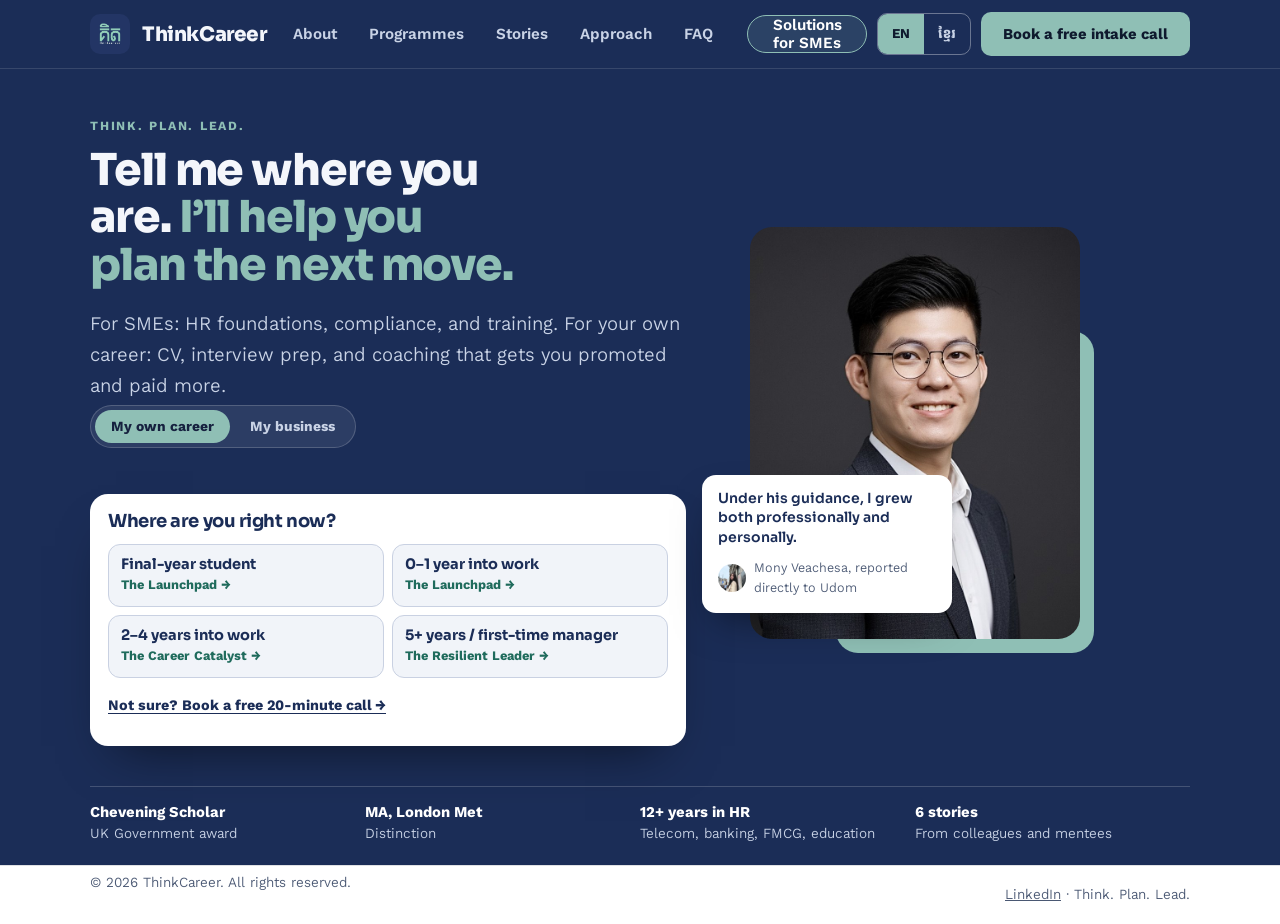
==== commit 647b2960: "Rewrite hero subtitle to lead with SMEs, keep career audience The hero subtitle sat above the My own" ====
--- a/index.html
+++ b/index.html
@@ -540,15 +540,15 @@
 
 <main id="main">
   <div class="herowrap"><section class="hero" aria-labelledby="h1">
-    <div class="hero__l">
+    <div class="hero__l audscope">
       <p class="eyebrow" data-i18n="hero_eyebrow">Think. Plan. Lead.</p>
       <h1 id="h1" data-i18n-html="n_h1">Tell me where you are. <em>I’ll help you plan the next move.</em></h1>
       <p class="lede" data-i18n="n_lede"></p>
-      <div class="fork audscope" role="group" aria-label="Who are you here for">
+      <div class="fork" role="group" aria-label="Who are you here for">
         <button type="button" data-set-aud="ind" aria-pressed="true" data-i18n="fork_ind">My own career</button>
         <button type="button" data-set-aud="biz" aria-pressed="false" data-i18n="fork_biz">My business</button>
       </div>
-      <section class="herocard audscope">
+      <section class="herocard">
         <div data-audpanel="ind">
           <h2 id="whoH" data-i18n="n_who_h">Where are you right now?</h2>
           <div class="cards">
@@ -807,7 +807,7 @@
 </div>
 
 <script>
-const DICT = {"en": {"t1_price": "$150", "thanks_body": "Your enquiry is with me now. I’ll personally read it and reply within two working days — usually sooner. In the meantime, two things that might help:", "tl_5_r": "Founded ThinkCareer", "t2_format": "1:1 · Virtual", "t3_inc_1": "4 deep-dive coaching intensives", "promise_2": "An honest read on whether coaching is what you need.", "faq_1_a": "The Launchpad is $150 (one-time), The Career Catalyst is $450 for the full three months, and The Resilient Leader is priced after our call, based on scope. You’ll see the full price before committing to anything. <button type=\"button\" class=\"linkbtn\" data-nav=\"programs\">See the programmes →</button>", "n_chip_3": "12+ years in HR", "about_quote": "“My mission is to ensure your career doesn’t happen by accident, but by design. Let’s build your future, together.”", "err_tier": "Pick a programme — or ’Not sure’.", "cred_4_v": "University Lecturer — Communication & Ethics", "faq_2_q": "Is ThinkCareer only for people in Cambodia or Southeast Asia?", "n_chip_1": "Chevening Scholar", "err_consent": "I need your consent to reply.", "cred_2_v": "Chevening Scholar (UK Government)", "t2_best": "Professionals ready for a pivot, a promotion, or a meaningful raise.", "about_sub": "Career Strategist · Chevening Scholar · HRBP", "faq_4_q": "How is this different from watching career content online?", "tl_1_y": "2012", "t3_inc_3": "Difficult-conversation scripts for your situations", "faq_7_a": "Everything is one-to-one and online. We start with a free 20-minute intake call, then agree a plan and a schedule that fits your week. <button type=\"button\" class=\"linkbtn\" data-nav=\"book\">Book a free intake call →</button>", "n_for": "For:", "n_f2": "MA, London Met", "t1_name": "The Launchpad", "nav_about": "About", "t2_tag": "Programme 02", "n_proof_link": "Read their words →", "thanks_signoff": "— Udom", "tl_4_r": "Talent Management & HR Project Manager, Banking", "st_home_q": "Under his guidance, I grew both professionally and personally.", "t1_inc_3": "Job search automation strategy", "tl_6_y": "2024", "nav_services": "Programmes", "n_cta_call": "Book a free intake call", "pillar_1_b": "CVs, LinkedIn, and the art of the recruiter scan. I help you get past the algorithms, grab attention, and get read by the people who actually decide.", "tl_5_y": "2021", "pillar_3_b": "Office IQ, not just technical skill. Frameworks for office politics, conflict, burnout, and the difficult conversations nobody teaches you.", "cred_3_v": "MA, London Metropolitan University", "st_prev": "Previous story", "faq_1_q": "How much do the programmes cost?", "t2_inc_2": "Personalised career roadmap (two moves out)", "err_name": "Please share your name.", "stage_4": "5+ years / first-time manager", "t3_format": "1:1 · Virtual · Priority support", "tl_3_r": "Chevening Scholar, MA Education", "tl_4_y": "2018", "st_h": "What it’s like to work with Udom.", "faq_3_q": "I’m a student and I haven’t worked yet. Am I too early?", "t1_duration": "Intensive sprint", "t2_inc_1": "3 months of bi-weekly 1-on-1 strategy sessions", "form_name": "Your name", "st_ph": "Placeholder", "pillar_1_t": "Get found", "form_tier": "Which programme fits best?", "n_pgm_compare": "Compare all programmes →", "about_path": "Career path", "st_car_aria": "Stories", "n_skip": "Skip to content", "nav_stories": "Stories", "err_email_required": "Email is required.", "tier_enquire": "Enquire about", "faq_h2": "Questions people ask before booking.", "n_f4": "{n} stories", "t1_format": "1:1 · Virtual", "n_h1": "Tell me where you are. <em>I’ll help you plan the next move.</em>", "contact_h2": "The next five years of your career start with a twenty-minute call.", "t2_pitch": "Elevate your trajectory — and your salary.", "n_close": "Close", "t3_price": "On request", "foot_tagline": "Think. Plan. Lead.", "t1_inc_2": "2× intensive mock interview sessions", "t2_inc_4": "High-stakes negotiation tactics", "about_p1": "Success in the modern workplace requires more than a degree — it requires a strategic playbook. Udom Vuthy founded ThinkCareer to give young professionals the high-level insights usually hidden behind corporate doors.", "t1_tag": "Programme 01", "n_f2_s": "Distinction", "t3_tag": "Programme 03", "err_email_invalid": "That doesn’t look like a valid email.", "st_f_mgr": "Reported to Udom", "t3_pitch": "Thrive in the office — don’t just survive it.", "pillar_3_s": "Operational Resilience", "form_goal_ph": "e.g. I’ve applied to 40 roles with no interviews. I think my CV is the problem but I’m not sure.", "st_more": "Read more", "foot_rights": "© 2026 ThinkCareer. All rights reserved.", "n_f3_s": "Telecom, banking, FMCG, education", "t2_price_note": "3 months, all-in", "form_consent": "I consent to ThinkCareer replying to this enquiry. Your information is kept confidential and never shared.", "pillar_2_b": "A long-term roadmap for your first decade. We map two moves out — the roles, the skills, the visibility plan — so your career compounds instead of drifts.", "promise_1": "Free 20-minute intake call, no pitch.", "about_p2_html": "A <strong>Chevening Scholar</strong> — the UK government’s flagship award for future leaders — Udom holds an <strong>MA from London Metropolitan University</strong> and lectures at university level on <em>Communication & Ethics for Working Professionals</em>.", "tl_2_r": "HR Officer to Training Specialist, Banking", "stage_2": "0–1 year into work", "stage_3": "2–4 years into work", "thanks_1": "Pull together the most recent version of your CV and any active job description.", "contact_lede": "Tell me where you are and what’s in your way. I read every enquiry myself and reply within two working days with next steps and honest pricing.", "services_lede": "Three structured paths, each one-to-one with me. Recruiter-informed and data-driven, for graduates and young professionals in Cambodia. Start where you are; I’ll tell you honestly which path fits.", "t3_best": "High-performers in high-pressure roles who refuse to drift into burnout.", "st_next": "Next story", "stage_1": "Final-year student", "err_goal": "A sentence or two helps me prepare.", "n_proof": "{n} people share what it’s like to work with Udom.", "t2_duration": "3 months · Bi-weekly", "about_h2": "From student to professional shouldn’t feel like a leap of faith.", "n_method_h": "Three pillars. One compounding career.", "t3_price_note": "Custom, priced after our call", "cred_1_v": "ThinkCareer — Career Strategist", "faq_4_a": "Free content tells you what generally works. Coaching tells you what will work for your CV, your interview, your manager, your situation. I work with one person at a time: data-driven, recruiter-informed, personal.", "t3_inc_4": "Burnout, boundaries & Office IQ playbook", "nav_book": "Book a free intake call", "n_popular": "Most booked", "n_who_h": "Where are you right now?", "pillar_3_t": "Handle the office", "stage_5": "Career pivot / returning", "thanks_pre": "Thank you, ", "tl_6_r": "Head of Talent Acquisition, now HRBP, Telecom", "promise_3": "A clear next step and honest pricing within two working days.", "faq_5_a": "Yes — see Solutions for SMEs in the menu. HR Solutions and Corporate Training (Training of the Trainers, business correspondence, first-time managers, AI tools) each have their own enquiry form there.", "form_email": "Email", "t3_name": "The Resilient Leader", "tl_1_r": "English Lecturer, Higher Education", "pillar_1_s": "Search Optimisation", "n_send_fail": "Couldn’t send just now. Please try again in a moment, or reach us on LinkedIn.", "why_lede": "ThinkCareer bridges the gap between potential and performance. The work rests on three pillars, so you don’t just get a job, you build a sustainable, high-growth career.", "st_f_all": "All", "cred_4_l": "Teaching", "thanks_2": "Write down the one career question you’d most want answered if you could only ask one.", "form_fineprint": "By sending, you’ll receive a personal reply from Udom — no sequences, no automation.", "about_eyebrow": "About Udom", "st_src_oct25": "LinkedIn recommendation · Oct 2025", "n_steps_h": "What happens on the twenty-minute call", "n_menu": "Menu", "n_notsure": "Not sure — help me decide", "n_f1_s": "UK Government award", "st_less": "Show less", "st_filter_aria": "Filter stories", "n_f4_s": "From colleagues and mentees", "faq_8_q": "What should I prepare before the call?", "st_home_attr": "Mony Veachesa, reported directly to Udom", "faq_7_q": "How do the sessions work?", "n_notsure_call": "Not sure? Book a free 20-minute call →", "st_lede": "In their own words: people who reported to him, worked beside him, or learned from him.", "st_about_btn": "Read Udom’s story", "form_goal": "What’s in your way?", "n_choose": "Choose…", "t1_inc_1": "Full CV & LinkedIn transformation", "t3_duration": "4 deep-dive intensives", "cred_1_l": "Founder", "nav_approach": "Approach", "pillar_2_s": "Strategic Alignment", "t1_inc_4": "Recruiter-eye review before you apply", "services_h2": "Three programmes, one-to-one with me.", "t1_best": "New graduates and entry-level job seekers ready to sign their first contract.", "t2_price": "$450", "faq_8_a": "Your latest CV and any job description you’re aiming for, plus the one career question you’d most like answered.", "form_send": "Request my free call", "faq_6_a": "Completely. Nothing you share — CVs, salary, manager issues, employer names — is ever referenced outside our sessions. Confidentiality is the baseline the work depends on.", "cred_2_l": "Scholarship", "st_f_col": "Colleagues", "tl_2_y": "2015", "cred_3_l": "Education", "t1_pitch": "Turn your degree into a salary.", "tier_fineprint": "Every engagement starts with a free 20-minute intake call.", "n_preview_note": "Preview only: this form is not connected here. On thinkcareers.net it sends your enquiry to Udom.", "form_name_ph": "e.g. Dara Sok", "st_home_btn": "Read what they say", "about_p4": "With 12+ years in HR across telecom, banking, FMCG and education, he knows how hiring and promotion decisions are really made.", "faq_6_q": "Is what I share confidential?", "faq_3_a": "The opposite — you’re on time. The Launchpad is built for final-year students and new graduates, and the work we do on your first CV and first interview sets the tone for every application after.", "err_stage": "Pick the closest match.", "form_goal_hint": "A few honest lines. The more specific, the better.", "t3_inc_2": "Conflict resolution & time management frameworks", "faq_2_a": "No. The practice is based in Cambodia and a large part of the community is regional, but coaching is conducted virtually and the frameworks apply to any market — especially high-pressure international environments.", "t2_name": "The Career Catalyst", "form_email_ph": "you@domain.com", "nav_faq": "FAQ", "faq_5_q": "Do you offer workshops or corporate programmes?", "t1_price_note": "One-time fee", "n_lede": "One-to-one career coaching for graduates and young professionals in Cambodia: CV and LinkedIn, interviews, promotion and pay.", "t2_inc_3": "Hidden Job Market networking framework", "pillar_2_t": "Plan two moves ahead", "n_covered": "Covered in", "form_stage": "Where are you in your career?", "hero_eyebrow": "Think. Plan. Lead.", "tl_3_y": "2017", "nav_hr": "Solutions for SMEs", "hr_h": "HR Solutions for SMEs.", "hr_lede": "Practical, affordable HR support for small and medium businesses in Cambodia — get compliant, build the basics, and keep good staff, without hiring a full HR department.", "hr_f1_t": "Compliance health-check", "hr_f1_b": "MoLVT registration, NSSF, written contracts, payslips and Internal Work Rules — a clear picture of where your business stands today.", "hr_f2_t": "HR foundations", "hr_f2_b": "Job descriptions, clear pay rules, and onboarding — the basics that make hiring and managing people easier.", "hr_f3_t": "Performance and growth", "hr_f3_b": "Goals, reviews, and a fair process for warnings — so good work gets recognised and problems get addressed early.", "hr_f4_t": "Ongoing support", "hr_f4_b": "A one-off project or monthly support — whichever fits your business and budget, for as long as you need it.", "hr_steps_h": "What happens after you submit the form", "hr_step_1": "Free 60-minute first meeting with your ThinkCareer consultant.", "hr_step_2": "Within 5 working days: a short summary of key findings and a proposal with options and fees.", "hr_cta": "Start the HR intake form →", "hr_cta_note": "About 10 minutes, in English or Khmer. All information is kept confidential.", "sme_h": "Solutions for SMEs.", "sme_lede": "Practical, affordable support for small and medium businesses in Cambodia — HR help to stay compliant and keep good staff, and corporate training to build real skills fast, without hiring a full department or an outside training firm for every session.", "ct_h": "Corporate Training for SMEs.", "ct_lede": "Short, practical training for small and medium business teams in Cambodia — delivered on-site or online, priced for SME budgets.", "ct_f1_t": "Training of the Trainers (ToT)", "ct_f1_b": "Build an internal training capability — equip your own people to design, deliver and evaluate training, so skills transfer doesn't depend on hiring outside trainers every time.", "ct_f2_t": "Business Correspondence in the AI Era", "ct_f2_b": "Sharper emails, reports and client messages — plus practical guidance on using AI tools to draft and edit without losing a professional voice.", "ct_f3_t": "First-Time Manager Training", "ct_f3_b": "The skills newly promoted managers rarely get taught — delegating, giving feedback, and earning a team's trust in the first few months.", "ct_f4_t": "AI Tools for Office Work Efficiency", "ct_f4_b": "Hands-on practice with AI tools for everyday office tasks — drafting, organising data and automating routine work — so time is saved without cutting corners on quality.", "ct_steps_h": "What happens after you submit the form", "ct_step_1": "Free 30-minute call to understand your team and training goals.", "ct_step_2": "Within 5 working days: a proposal with content outline, format and fees.", "ct_cta": "Start the training enquiry form →", "ct_cta_note": "About 6 minutes, in English or Khmer. All information is kept confidential.", "fork_ind": "My own career", "fork_biz": "My business", "n_biz_h": "What does your business need?", "n_biz_sub": "Two tracks, priced for SME budgets. Pick one to see details and submit an enquiry.", "biz_card1_t": "HR Solutions for SMEs", "biz_card1_b": "Compliance health-check, HR foundations, ongoing support.", "biz_card2_t": "Corporate Training", "biz_card2_b": "Training of the Trainers, business correspondence, first-time managers, AI tools.", "biz_card_cta": "See details →", "n_biz_notsure_call": "Not sure which service? Book a free call →", "book_biz_note": "Business enquiries go straight to the forms built for this — no need to re-enter anything here."}, "km": {"t1_price": "$150", "thanks_body": "ពួកយើងបានទទួលសំនួររបស់អ្នកហើយ។ បន្ទាប់ពីពេល២ថ្ងៃ ឬលឿនជាងនេះ ពួកយើងនឹងធ្វើការឆ្លើយត្រលប់ទៅវិញ។ កំឡុងពេលរង់ចាំ មានរឿង២យ៉ាងដែលអាចមានប្រយោជន៍សម្រាប់អ្នក៖", "tl_5_r": "បង្កើត ThinkCareer", "t2_format": "១ទល់១ · អនឡាញ", "t3_inc_1": "វគ្គបង្វឹកស៊ីជម្រៅ ៤ ដង", "promise_2": "ស្វែងយល់ពីតម្រូវការបង្វឹករបស់អ្នកដោយស្មោះត្រង់។", "faq_1_a": "The Launchpad តម្លៃ $150 (ម្តង), The Career Catalyst តម្លៃ $450 សម្រាប់ ៣ ខែពេញ និង The Resilient Leader កំណត់តម្លៃក្រោយការហៅទូរស័ព្ទ តាមវិសាលភាព។ អ្នកនឹងឃើញតម្លៃពេញលេញមុននឹងសម្រេចចិត្តអ្វីទាំងអស់។ <button type=\"button\" class=\"linkbtn\" data-nav=\"programs\">មើលកម្មវិធី →</button>", "n_chip_3": "បទពិសោធន៍នៅក្នុងវិស័យធនធានមនុស្សជាង ១២ឆ្នាំ", "about_quote": "\"បេសកកម្មរបស់ខ្ញុំគឺធានាថា អាជីពរបស់អ្នកមិនកើតឡើងដោយចៃដន្យ ប៉ុន្តែដោយផែនការរៀបចំឡើងដោយលម្អិត។ តោះ!កសាងអនាគតការងាររបស់អ្នកជាមួយគ្នា។\"", "err_tier": "ជ្រើសរើសកម្មវិធី — ឬ 'មិនប្រាកដ'។", "cred_4_v": "សាស្ត្រាចារ្យសាកលវិទ្យាល័យ — ការប្រាស្រ័យទាក់ទង និងក្រមសីលធម៌", "faq_2_q": "ThinkCareer សម្រាប់តែមនុស្សនៅកម្ពុជា ឬអាស៊ីអាគ្នេយ៍ប៉ុណ្ណោះឬ?", "n_chip_1": "Chevening Scholar", "err_consent": "យើងត្រូវការការយល់ព្រមរបស់អ្នកដើម្បីឆ្លើយតប។", "cred_2_v": "Chevening Scholar (រដ្ឋាភិបាលចក្រភពអង់គ្លេស)", "t2_best": "អ្នកវិជ្ជាជីវៈដែលត្រៀមផ្លាស់ប្តូរ ឡើងឋានៈ ឬដំឡើងប្រាក់ខែដ៏មានន័យ។", "about_sub": "អ្នកយុទ្ធសាស្ត្រអាជីព · Chevening Scholar · HRBP", "faq_4_q": "តើកម្មវិធីរៀននេះខុសគ្នាយ៉ាងណាពីការរៀនពីមាតិកាដែលមានស្រាប់ក្នុងបណ្តាញសង្គម?", "tl_1_y": "២០១២", "t3_inc_3": "ពាក្យពេចន៍សម្រាប់ការសន្ទនាលំបាកៗ ឆ្លើយតបនឹងស្ថានភាពរបស់អ្នក", "faq_7_a": "ទាំងអស់ជាមួយទល់មួយ និងអនឡាញ។ យើងចាប់ផ្តើមដោយការហៅទូរស័ព្ទស្គាល់គ្នា ២០នាទីឥតគិតថ្លៃ បន្ទាប់មកព្រមព្រៀងលើផែនការ និងកាលវិភាគដែលសមនឹងសប្តាហ៍របស់អ្នក។ <button type=\"button\" class=\"linkbtn\" data-nav=\"book\">កក់ការហៅទូរស័ព្ទស្គាល់គ្នាឥតគិតថ្លៃ →</button>", "n_for": "សម្រាប់៖", "n_f2": "MA, London Met", "t1_name": "The Launchpad", "nav_about": "អំពីយើង", "t2_tag": "កម្មវិធី ០២", "n_proof_link": "អានពាក្យរបស់ពួកគេ →", "thanks_signoff": "— ឧត្តម", "tl_4_r": "ប្រធានគម្រោងគ្រប់គ្រងទេពកោសល្យ និង HR វិស័យធនាគារ", "st_home_q": "Under his guidance, I grew both professionally and personally.", "t1_inc_3": "យុទ្ធសាស្ត្រស្វ័យប្រវត្តិកម្មការស្វែងរកការងារ", "tl_6_y": "២០២៤", "nav_services": "កម្មវិធី", "n_cta_call": "កក់ការណាត់ប្រឹក្សាលើកដំបូងដោយឥតគិតថ្លៃ", "pillar_1_b": "ប្រវត្តិរូប, LinkedIn, និងសិល្បៈនៃការមើលរបស់អ្នកជ្រើសរើសបុគ្គលិក។ ខ្ញុំជួយអ្នកឆ្លងកាត់ algorithms ទាក់ទាញការចាប់អារម្មណ៍ ហើយធ្វើឱ្យអ្នកសម្រេចចិត្តពិតប្រាកដអាន។", "tl_5_y": "២០២១", "pillar_3_b": "Office IQ មិនគ្រាន់តែជាជំនាញបច្ចេកទេសទេ តែវាជួយអ្នកអោយចេះសម្របតាមកាលៈទេសៈនៅកន្លែងធ្វើការ, ជម្លោះ, ការនឿយហត់, និងការសន្ទនាលំបាកៗដែលគ្មាននរណាបង្រៀន។", "cred_3_v": "MA, London Metropolitan University", "st_prev": "រឿងមុន", "faq_1_q": "កម្មវិធីមានតម្លៃប៉ុន្មាន?", "t2_inc_2": "ផែនទីអាជីពផ្ទាល់ខ្លួន (ពីរជំហានមុន)", "err_name": "សូមប្រាប់ឈ្មោះរបស់អ្នក។", "stage_4": "៥ ឆ្នាំ+ / អ្នកគ្រប់គ្រងលើកដំបូង", "t3_format": "១ទល់១ · អនឡាញ · ជំនួយអាទិភាព", "tl_3_r": "អ្នកទទួលអាហារូបករណ៍ Chevening ថ្នាក់អនុបណ្ឌិតផ្នែកអប់រំ", "tl_4_y": "២០១៨", "st_h": "ការធ្វើការជាមួយ ឧត្តម ជាយ៉ាងណា។", "faq_3_q": "ខ្ញុំជានិស្សិត ហើយមិនទាន់ធ្វើការទេ។ តើកម្មវិធីនេះឆាប់ពេកទេដឹងសម្រាប់ខ្ញុំ?", "t1_duration": "វគ្គខ្លីខ្លឹម", "t2_inc_1": "វគ្គយុទ្ធសាស្ត្រ ១ទល់១ ពីរសប្តាហ៍ម្តងរយៈពេល ៣ ខែ", "form_name": "ឈ្មោះរបស់អ្នក", "st_ph": "ទុកសម្រាប់ជំនួស", "pillar_1_t": "ឱ្យគេរកឃើញ", "form_tier": "កម្មវិធីណាមួយសមបំផុត?", "n_pgm_compare": "ប្រៀបធៀបកម្មវិធីទាំងអស់ →", "about_path": "ដំណើរអាជីព", "st_car_aria": "រឿងរ៉ាវ", "n_skip": "រំលងទៅមាតិកា", "nav_stories": "រឿងជោគជ័យ", "err_email_required": "ត្រូវការអ៊ីមែល។", "tier_enquire": "សួរអំពី", "faq_h2": "សំណួរដែលមនុស្សសួរមុនកក់។", "n_f4": "រឿង {n}", "t1_format": "១ទល់១ · អនឡាញ", "n_h1": "ប្រាប់ខ្ញុំថាអ្នកនៅត្រង់ណា។ <em>ខ្ញុំនឹងជួយអ្នករៀបចំជំហានបន្ទាប់។</em>", "contact_h2": "ប្រាំឆ្នាំខាងមុខនៃអាជីពរបស់អ្នក ចាប់ផ្តើមដោយការហៅទូរស័ព្ទម្ភៃនាទីជាមួយយើង។", "t2_pitch": "លើកកម្ពស់ផ្លូវអាជីព — និងប្រាក់ខែរបស់អ្នក។", "n_close": "បិទ", "t3_price": "តាមការស្នើរសុំ", "foot_tagline": "គិត​ រៀបចំ ដឹកនាំ", "t1_inc_2": "វគ្គសម្ភាសន៍គំរូ ២ ដង", "t2_inc_4": "យុទ្ធសាស្ត្រចរចាកម្រិតខ្ពស់", "about_p1": "ភាពជោគជ័យក្នុងកន្លែងធ្វើការសម័យទំនើប ទាមទារអោយអ្នកមានច្រើនលើសពីសញ្ញាបត្រ — អ្វីដែលអ្នកត្រូវការគឺ យុទ្ធសាស្ត្រ។ វុទ្ធី ឧត្តម បានបង្កើត ThinkCareer ដើម្បីផ្តល់ឱ្យអ្នកធ្វើការវ័យក្មេងនូវការយល់ដឹងកម្រិតខ្ពស់ដែលជាធម្មតាមិនទាន់បានចែករំលែកដោយទូលំទូលាយ។", "t1_tag": "កម្មវិធី ០១", "n_f2_s": "ជាមួយកិត្តិយសឆ្នើម (Distinction)", "t3_tag": "កម្មវិធី ០៣", "err_email_invalid": "ត្រូវការអ៊ីមែល។", "st_f_mgr": "ក្រោមការគ្រប់គ្រងរបស់ ឧត្តម", "t3_pitch": "រីកចម្រើនក្នុងការិយាល័យ — មិនគ្រាន់តែធ្វើការអោយតែបាន", "pillar_3_s": "ភាពធន់ក្នុងការងារ", "form_goal_ph": "ឧ. ខ្ញុំបានដាក់ពាក្យការងារជិត៤០កន្លែងហើយ តែមិនទទួលបានការសម្ភាសន៍ទេ។ ខ្ញុំគិតថា CV គឺជាបញ្ហា តែមិនប្រាកដ។", "st_more": "អានបន្ថែម", "foot_rights": "© ២០២៦ ThinkCareer។ រក្សាសិទ្ធិគ្រប់យ៉ាង។", "n_f3_s": "ទូរគមនាគមន៍ ធនាគារ FMCG និងអប់រំ", "t2_price_note": "៣ ខែ រួមទាំងអស់", "form_consent": "ខ្ញុំយល់ព្រមឱ្យ ThinkCareer ឆ្លើយតបទៅនឹងការសួរនេះ។ ព័ត៌មានរបស់អ្នកត្រូវបានរក្សាសម្ងាត់ ហើយមិនដែលត្រូវបានចែករំលែក។", "pillar_2_b": "ផែនទីអាជីពដ៏យូរអង្វែងរបស់អ្នក។ ចាប់ផ្តើមពីជំហានដំបូង មុខតំណែង ជំនាញ ភាពលេចធ្លោ ដើម្បីធ្វើអោយអាជីពរបស់អ្នករីកចម្រើន។", "promise_1": "ជជែកគ្នា២០នាទីសិន ដើម្បីស្វែងយល់បន្ថែមពីកម្មវិធី។", "about_p2_html": "ជា <strong>Chevening Scholar</strong> — ពានរង្វាន់ដ៏លេចធ្លោរបស់រដ្ឋាភិបាលចក្រភពអង់គ្លេសសម្រាប់អ្នកដឹកនាំអនាគត — លោកឧត្តមកាន់ <strong>MA ពី London Metropolitan University</strong> ហើយបង្រៀននៅកម្រិតសាកលវិទ្យាល័យលើមុខវិជ្ជា <em>ការប្រាស្រ័យទាក់ទង និងក្រមសីលធម៌សម្រាប់អ្នកវិជ្ជាជីវៈ</em>។", "tl_2_r": "ពីមន្ត្រី HR ដល់អ្នកឯកទេសបណ្តុះបណ្តាល វិស័យធនាគារ", "stage_2": "០–១ ឆ្នាំក្នុងការងារ", "stage_3": "២–៤ ឆ្នាំក្នុងការងារ", "thanks_1": "ត្រៀមប្រវត្តិរូបសង្ខេបចុងក្រោយរបស់អ្នក និងពិពណ៌នាការងារណាមួយដែលអ្នកកំពុងចង់ដាក់ពាក្យទៅ។", "contact_lede": "ចែករំលែកបន្តិចថាអ្នកត្រង់ណានៃដំណាក់កាលអាជីព និងអ្វីដែលកំពុងរាំងស្ទះអ្នក។ ខ្ញុំពិនិត្យមើលរាល់ការសួរ និងឆ្លើយក្នុងរយៈពេលពីរថ្ងៃធ្វើការ ជាមួយជំហានបន្ទាប់ តម្លៃដោយស្មោះត្រង់ — ហើយបើមិនសមគ្នា ខ្ញុំនឹងណែនាំនរណាម្នាក់ផ្សេងទៀតដែលសមរម្យ។", "services_lede": "ផ្លូវដែលមានរចនាសម្ព័ន្ធបី — នីមួយៗជាការប្រឹក្សាមួយទល់មួយជាមួយខ្ញុំ។ ផ្អែកលើទិន្នន័យ និងព័ត៌មានពីអ្នកជ្រើសរើស សម្រាប់និស្សិតបញ្ចប់ការសិក្សា និងអ្នកវិជ្ជាជីវៈវ័យក្មេងនៅកម្ពុជា។ ចាប់ផ្តើមពីកន្លែងដែលអ្នកនៅ ខ្ញុំនឹងប្រាប់អ្នកដោយស្មោះត្រង់ថាផ្លូវមួយណាសមនឹងអ្នក។", "t3_best": "អ្នកសម្តែងកម្រិតខ្ពស់ក្នុងតួនាទីមានសម្ពាធខ្ពស់ ដែលមិនព្រមធ្លាក់ចូលការនឿយហត់។", "st_next": "រឿងបន្ទាប់", "stage_1": "និស្សិតឆ្នាំចុងក្រោយ", "err_goal": "ពាក្យពេចន៍មួយចំនួនដែលជួយខ្ញុំត្រៀមទុកជាមុន។", "n_proof": "មនុស្ស {n} នាក់ចែករំលែកអំពីការធ្វើការជាមួយ ឧត្តម។", "t2_duration": "៣ ខែ · ពីរសប្តាហ៍ម្តង", "about_h2": "ដំណើរឆ្ពោះទៅកាន់ភាពជាអ្នកធ្វើការអាជីពមិនលំបាកដូចអ្នកគិតឡើយ។", "n_method_h": "សសរស្តម្ភបី។ អាជីពមួយដែលលូតលាស់ជាបន្តបន្ទាប់។", "t3_price_note": "តាមតម្រូវការ កំណត់តម្លៃក្រោយការហៅទូរស័ព្ទ", "cred_1_v": "ThinkCareer — អ្នកប្រឹក្សាផ្នែកអាជីពការងារ", "faq_4_a": "មាតិកាឥតគិតថ្លៃប្រាប់អ្នកអំពីអ្វីដែលជាទូទៅដំណើរការ តែមិនប្រាកដថាត្រូវជាមួយនឹងស្ថានភាពរបស់អ្នកទេ។ ការបង្វឹកប្រាប់អ្នកអំពីអ្វីដែលនឹងមានប្រសិទ្ធិភាពសម្រាប់ស្ថានភាពជាក់ស្តែងរបស់អ្នក។", "t3_inc_4": "ក្បួនទប់ទល់នឹងការនឿយហត់ កំណត់ព្រំដែន និង ភាពឆ្លាតវ័យក្នុងOffice", "nav_book": "កក់ការហៅឥតគិតថ្លៃ", "n_popular": "កក់ច្រើនបំផុត", "n_who_h": "ឥឡូវនេះអ្នកនៅដំណាក់កាលណា?", "pillar_3_t": "ដោះស្រាយកន្លែងធ្វើការ", "stage_5": "ផ្លាស់ប្តូរអាជីព / ត្រឡប់មកប្រលូកក្នុងវិស័យការងារវិញ", "thanks_pre": "សូមអរគុណ ", "tl_6_r": "ប្រធានជ្រើសរើសទេពកោសល្យ ឥឡូវជា HRBP វិស័យទូរគមនាគមន៍", "promise_3": "ជំហានបន្ទាប់ច្បាស់លាស់ និងតម្លៃស្មោះត្រង់ ក្នុងរយៈពេលពីរថ្ងៃធ្វើការ។", "faq_5_a": "ប្រាកដណាស់ — សូមមើល \u201cដំណោះស្រាយ SME\u201d នៅក្នុងម៉ឺនុយ។ ដំណោះស្រាយធនធានមនុស្ស និងការបណ្តុះបណ្តាលសាជីវកម្ម (វគ្គបណ្តុះបណ្តាលគ្រូបង្គោល ទំនាក់ទំនងអាជីវកម្ម អ្នកគ្រប់គ្រងថ្មី និងឧបករណ៍ AI) នីមួយៗមានទម្រង់សាកសួររៀងៗខ្លួននៅទីនោះ។", "form_email": "អ៊ីមែល", "t3_name": "The Resilient Leader", "tl_1_r": "សាស្ត្រាចារ្យភាសាអង់គ្លេស វិស័យឧត្តមសិក្សា", "pillar_1_s": "ការបង្កើនប្រសិទ្ធភាពស្វែងរក", "n_send_fail": "មិនអាចផ្ញើបានឥឡូវនេះ។ សូមព្យាយាមម្តងទៀតបន្តិចទៀត ឬទាក់ទងយើងតាម LinkedIn។", "why_lede": "ThinkCareer ភ្ជាប់ចន្លោះរវាងសក្តានុពល និងការសម្តែង។ ការងារនេះផ្អែកលើសសរស្តម្ភបី ដើម្បីឱ្យអ្នកមិនត្រឹមតែទទួលបានការងារ ប៉ុន្តែកសាងអាជីពដែលមាននិរន្តរភាព និងរីកលូតលាស់ខ្ពស់។", "st_f_all": "ទាំងអស់", "cred_4_l": "ការបង្រៀន", "thanks_2": "សរសេរនូវសំនួរពាក់ពន្ធ័នឹងអាជីពមួយ ដែលអ្នកចង់ដឹងចម្លើយជាទីបំផុត។", "form_fineprint": "តាមរយៈការផ្ញើសំនួរ អ្នកនឹងទទួលបានការឆ្លើយតបផ្ទាល់ខ្លួនពីលោកឧត្តម — មិនមែនឆ្លើយដោយម៉ាស៊ីនស្វ័យប្រវត្តិទេ។", "about_eyebrow": "អំពីលោក ឧត្តម", "st_src_oct25": "អនុសាសន៍លើ LinkedIn · តុលា ២០២៥", "n_steps_h": "អ្វីដែលកើតឡើងក្នុងការហៅទូរស័ព្ទម្ភៃនាទី", "n_menu": "ម៉ឺនុយ", "n_notsure": "មិនប្រាកដ — ជួយខ្ញុំសម្រេចចិត្ត", "n_f1_s": "រង្វាន់ពីរដ្ឋាភិបាលអង់គ្លេស", "st_less": "បង្ហាញតិចជាង", "st_filter_aria": "ត្រងរឿងរ៉ាវ", "n_f4_s": "ពីមិត្តរួមការងារ និងអ្នកដែលខ្ញុំបានណែនាំ", "faq_8_q": "តើខ្ញុំគួរត្រៀមអ្វីមុនការហៅទូរស័ព្ទ?", "st_home_attr": "Mony Veachesa បានរាយការណ៍ផ្ទាល់ទៅ ឧត្តម", "faq_7_q": "វគ្គប្រឹក្សាដំណើរការដូចម្តេច?", "n_notsure_call": "មិនប្រាកដ? កក់ការហៅឥតគិតថ្លៃ ២០នាទី →", "st_lede": "ដោយពាក្យរបស់ពួកគេផ្ទាល់៖ អ្នកដែលបានធ្វើការក្បែរគាត់ ស្ថិតក្រោមការដឹកនាំរបស់គាត់ ឬរៀនពីគាត់។", "st_about_btn": "អានរឿងរបស់ ឧត្តម", "form_goal": "អ្វីរាំងស្ទះអ្នក?", "n_choose": "ជ្រើសរើស…", "t1_inc_1": "ការបំប្លែងប្រវត្តិរូប និង LinkedIn ពេញលេញ", "t3_duration": "វគ្គស៊ីជម្រៅ ៤ ដង", "cred_1_l": "ស្ថាបនិក", "nav_approach": "វិធីសាស្ត្រ", "pillar_2_s": "ការរៀបចំយុទ្ធសាស្ត្រ", "t1_inc_4": "យល់ច្បាស់ពីមុខតំណែងមុនពេលដាក់ពាក្យ", "services_h2": "កម្មវិធីបី ជាមួយខ្ញុំមួយទល់មួយ។", "t1_best": "និស្សិតដែលរៀបនឹងបញ្ចប់ និងបេក្ខជនការងារថ្មីត្រៀមចុះហត្ថលេខាកុងត្រាដំបូង។", "t2_price": "$450", "faq_8_a": "ប្រវត្តិរូប (CV) ថ្មីបំផុតរបស់អ្នក និងការពិពណ៌នាការងារណាមួយដែលអ្នកកំពុងគោលដៅ ព្រមទាំងសំណួរអាជីពមួយដែលអ្នកចង់បានចម្លើយបំផុត។", "form_send": "ស្នើសុំការហៅទូរស័ព្ទឥតគិតថ្លៃ", "faq_6_a": "សម្ងាត់ទាំងស្រុង។ គ្មានអ្វីដែលអ្នកចែករំលែក — CV, ប្រាក់ខែ, បញ្ហាប្រធាន, ឈ្មោះនិយោជក — ត្រូវបានចែករំលែកដោយគ្មានការអនុញ្ញាត្តិពីអ្នកឡើយ។", "cred_2_l": "អាហារូបករណ៍", "st_f_col": "សហការី", "tl_2_y": "២០១៥", "cred_3_l": "ការអប់រំ", "t1_pitch": "ប្រែសញ្ញាបត្ររបស់អ្នកទៅជាប្រាក់ខែ។", "tier_fineprint": "ការហៅទូរស័ព្ទស្គាល់គ្នា២០នាទីឥតគិតថ្លៃ មុននឹងការចូលរួមណាមួយចាប់ផ្តើម។", "n_preview_note": "នេះជាគម្រូតែប៉ុណ្ណោះ។ រាល់សំនួរទាំងអស់នឹងត្រូវផ្ញើរទៅកាន់ឧត្តមដោយផ្ទាល់។", "form_name_ph": "ឧ. ដារ៉ា សុខ", "st_home_btn": "អានអ្វីដែលពួកគេនិយាយ", "about_p4": "ជាមួយបទពិសោធន៍ HR ជាង ១២ឆ្នាំ ក្នុងវិស័យទូរគមនាគមន៍ ធនាគារ FMCG និងអប់រំ លោកដឹងច្បាស់ពីរបៀបដែលការសម្រេចចិត្តជ្រើសរើស និងដំឡើងឋានៈពិតជាត្រូវបានធ្វើឡើង។", "faq_6_q": "អ្វីដែលខ្ញុំចែករំលែកត្រូវបានរក្សាជាការសម្ងាត់ឬទេ?", "faq_3_a": "មិនលឿនពេកទេ អ្នកមកចំពេលល្អណាស់។ The Launchpad ត្រូវបានកសាងសម្រាប់និស្សិតឆ្នាំចុងក្រោយ និងអ្នកបញ្ចប់ការសិក្សាថ្មីថ្មោង។", "err_stage": "ជ្រើសរើសអ្វីដែលសមបំផុត។", "form_goal_hint": "សរសេរពាក្យពេចន៍របស់អ្នកដោយស្មោះត្រង់នៅទីនេះ។ កាន់តែច្បាស់ កាន់តែប្រសើរ។", "t3_inc_2": "ក្របខណ្ឌដោះស្រាយជម្លោះ និងការគ្រប់គ្រងពេលវេលា", "faq_2_a": "មិនមែនទេ។ ការអនុវត្តតាំងនៅកម្ពុជា ហើយសហគមន៍មួយចំនួនធំគឺតាមតំបន់ ប៉ុន្តែការបង្វឹកធ្វើឡើងតាមអនឡាញ ហើយក្របខណ្ឌអាចអនុវត្តទៅគ្រប់ទីផ្សារ — ជាពិសេសបរិយាកាសអន្តរជាតិដែលមានសម្ពាធខ្ពស់។", "t2_name": "The Career Catalyst", "form_email_ph": "you@domain.com", "nav_faq": "ចម្ងល់ទូទៅ", "faq_5_q": "តើអ្នកផ្តល់សិក្ខាសាលា ឬកម្មវិធីសាជីវកម្មឬទេ?", "t1_price_note": "ថ្លៃតែមួយដង", "n_lede": "ការបង្វឹកអាជីពមួយទល់មួយសម្រាប់និស្សិតបញ្ចប់ការសិក្សា និងអ្នកជំនាញវ័យក្មេងនៅកម្ពុជា៖ CV និង LinkedIn ការសម្ភាសន៍ ការដំឡើងតួនាទី និងប្រាក់ខែ។", "t2_inc_3": "ក្របខណ្ឌបណ្តាញទីផ្សារការងារដែលមិនត្រូវបានបង្ហាញទូលំទូលាយ", "pillar_2_t": "គ្រោងទុកពីរជំហានមុខ", "n_covered": "មានក្នុង", "form_stage": "អ្នកនៅក្នុងដំណាក់កាលណានៃអាជីពរបស់អ្នក?", "hero_eyebrow": "គិត រៀបចំ ដឹកនាំ", "tl_3_y": "២០១៧", "nav_hr": "ដំណោះស្រាយ SME", "hr_h": "ដំណោះស្រាយធនធានមនុស្ស សម្រាប់អាជីវកម្មខ្នាតតូច និងមធ្យម។", "hr_lede": "ជំនួយផ្នែកធនធានមនុស្សដែលអនុវត្តជាក់ស្តែង និងមានតម្លៃសមរម្យ សម្រាប់អាជីវកម្មខ្នាតតូច និងមធ្យមនៅកម្ពុជា — ត្រឹមត្រូវតាមច្បាប់ កសាងមូលដ្ឋានគ្រឹះ និងរក្សាបុគ្គលិកល្អ ដោយមិនចាំបាច់ជួលផ្នែកធនធានមនុស្សទាំងមូល។", "hr_f1_t": "ពិនិត្យការអនុលោមតាមច្បាប់", "hr_f1_b": "ការចុះបញ្ជីនៅក្រសួងការងារ NSSF កិច្ចសន្យាជាលាយលក្ខណ៍អក្សរ ប័ណ្ណបើកប្រាក់ខែ និងបទបញ្ជាផ្ទៃក្នុង — ឱ្យអ្នកឃើញច្បាស់ពីស្ថានភាពអាជីវកម្មបច្ចុប្បន្ន។", "hr_f2_t": "មូលដ្ឋានគ្រឹះធនធានមនុស្ស", "hr_f2_b": "ការពិពណ៌នាការងារ គោលការណ៍ប្រាក់ខែច្បាស់លាស់ និងការណែនាំបុគ្គលិកថ្មី — មូលដ្ឋានដែលជួយឱ្យការជ្រើសរើស និងគ្រប់គ្រងកាន់តែងាយស្រួល។", "hr_f3_t": "សមិទ្ធកម្ម និងការលូតលាស់", "hr_f3_b": "គោលដៅការងារ ការវាយតម្លៃលទ្ធផល និងនីតិវិធីព្រមានប្រកបដោយយុត្តិធម៌ — ដើម្បីទទួលស្គាល់ការបំពេញការងារល្អ និងដោះស្រាយបញ្ហាឱ្យលឿន។", "hr_f4_t": "ជំនួយបន្ត", "hr_f4_b": "គម្រោងតែម្តង ឬជំនួយប្រចាំខែ — តាមតម្រូវការ និងថវិការបស់អាជីវកម្មអ្នក។", "hr_steps_h": "អ្វីដែលកើតឡើងបន្ទាប់ពីអ្នកបញ្ជូនទម្រង់", "hr_step_1": "កិច្ចប្រជុំដំបូងរយៈពេល ៦០ នាទី ជាមួយទីប្រឹក្សា ThinkCareer ដោយឥតគិតថ្លៃ។", "hr_step_2": "ក្នុងរយៈពេល ៥ ថ្ងៃធ្វើការ សេចក្តីសង្ខេបចំណុចសំខាន់ៗ និងសំណើសេវាកម្មដែលមានជម្រើស និងតម្លៃ។", "hr_cta": "ចាប់ផ្តើមទម្រង់ស្វែងយល់តម្រូវការ →", "hr_cta_note": "ប្រហែល ១០ នាទី ជាភាសាអង់គ្លេស ឬខ្មែរ។ ព័ត៌មានទាំងអស់ត្រូវបានរក្សាជាការសម្ងាត់។", "sme_h": "ដំណោះស្រាយសម្រាប់អាជីវកម្មខ្នាតតូច និងមធ្យម។", "sme_lede": "ជំនួយអនុវត្តជាក់ស្តែង និងមានតម្លៃសមរម្យ សម្រាប់អាជីវកម្មខ្នាតតូច និងមធ្យមនៅកម្ពុជា — ជំនួយធនធានមនុស្សដើម្បីឱ្យអាជីវកម្មអនុលោមតាមច្បាប់ និងរក្សាបុគ្គលិកល្អ ព្រមទាំងការបណ្តុះបណ្តាលសាជីវកម្មដើម្បីកសាងជំនាញជាក់ស្តែងយ៉ាងឆាប់រហ័ស ដោយមិនចាំបាច់ជួលផ្នែកធនធានមនុស្សទាំងមូល ឬក្រុមហ៊ុនបណ្តុះបណ្តាលខាងក្រៅសម្រាប់គ្រប់វគ្គ។", "ct_h": "ការបណ្តុះបណ្តាលសាជីវកម្ម សម្រាប់អាជីវកម្មខ្នាតតូច និងមធ្យម។", "ct_lede": "វគ្គបណ្តុះបណ្តាលខ្លី និងអនុវត្តជាក់ស្តែង សម្រាប់ក្រុមការងារអាជីវកម្មខ្នាតតូច និងមធ្យមនៅកម្ពុជា — បង្រៀននៅកន្លែង ឬអនឡាញ និងកំណត់ថ្លៃសមស្របនឹងថវិកា SME។", "ct_f1_t": "វគ្គបណ្តុះបណ្តាលគ្រូបង្គោល (ToT)", "ct_f1_b": "កសាងសមត្ថភាពបណ្តុះបណ្តាលផ្ទៃក្នុង — បំពាក់បុគ្គលិករបស់អ្នកឱ្យអាចរចនា បង្រៀន និងវាយតម្លៃការបណ្តុះបណ្តាលដោយខ្លួនឯង ដើម្បីកុំឱ្យការផ្ទេរជំនាញពឹងផ្អែកលើការជួលគ្រូបង្រៀនខាងក្រៅជានិច្ច។", "ct_f2_t": "ទំនាក់ទំនងអាជីវកម្មក្នុងយុគសម័យ AI", "ct_f2_b": "អ៊ីមែល របាយការណ៍ និងសារទំនាក់ទំនងអតិថិជនកាន់តែច្បាស់លាស់ — ព្រមទាំងការណែនាំជាក់ស្តែងអំពីការប្រើឧបករណ៍ AI ដើម្បីសរសេរ និងកែសម្រួល ដោយមិនបាត់បង់សម្លេងវិជ្ជាជីវៈ។", "ct_f3_t": "វគ្គបណ្តុះបណ្តាលសម្រាប់អ្នកគ្រប់គ្រងថ្មី", "ct_f3_b": "ជំនាញដែលអ្នកគ្រប់គ្រងដែលទទួលតំណែងថ្មីតែងតែមិនបានបង្រៀន — ការប្រគល់ភារកិច្ច ការផ្តល់មតិកែលម្អ និងការទទួលបានទំនុកចិត្តពីក្រុមការងារក្នុងប៉ុន្មានខែដំបូង។", "ct_f4_t": "ឧបករណ៍ AI សម្រាប់បង្កើនប្រសិទ្ធភាពការងារការិយាល័យ", "ct_f4_b": "អនុវត្តន៍ជាក់ស្តែងជាមួយឧបករណ៍ AI សម្រាប់ការងារការិយាល័យប្រចាំថ្ងៃ — ការសរសេរឯកសារ រៀបចំទិន្នន័យ និងធ្វើការងារធម្មតាឱ្យស្វ័យប្រវត្តិ — ដើម្បីសន្សំពេលវេលា ដោយមិនធ្វើឱ្យគុណភាពថយចុះ។", "ct_steps_h": "អ្វីដែលកើតឡើងបន្ទាប់ពីអ្នកបញ្ជូនទម្រង់", "ct_step_1": "ការហៅទូរស័ព្ទដំបូងរយៈពេល ៣០ នាទី ដើម្បីស្វែងយល់ពីក្រុមការងារ និងគោលដៅបណ្តុះបណ្តាលរបស់អ្នក ដោយឥតគិតថ្លៃ។", "ct_step_2": "ក្នុងរយៈពេល ៥ ថ្ងៃធ្វើការ៖ សំណើមួយដែលមានគ្រោងខ្លឹមសារ ទម្រង់ និងថ្លៃសេវា។", "ct_cta": "ចាប់ផ្តើមទម្រង់សាកសួរវគ្គបណ្តុះបណ្តាល →", "ct_cta_note": "ប្រហែល ៦ នាទី ជាភាសាអង់គ្លេស ឬខ្មែរ។ ព័ត៌មានទាំងអស់ត្រូវបានរក្សាជាការសម្ងាត់។", "fork_ind": "អាជីពផ្ទាល់ខ្លួនរបស់ខ្ញុំ", "fork_biz": "អាជីវកម្មរបស់ខ្ញុំ", "n_biz_h": "តើអាជីវកម្មរបស់អ្នកត្រូវការអ្វី?", "n_biz_sub": "ពីរផ្លូវ កំណត់ថ្លៃសមស្របនឹងថវិកា SME។ ជ្រើសរើសមួយដើម្បីមើលព័ត៌មានលម្អិត និងបញ្ជូនការសាកសួរ។", "biz_card1_t": "ដំណោះស្រាយធនធានមនុស្ស សម្រាប់ SME", "biz_card1_b": "ពិនិត្យការអនុលោមតាមច្បាប់ មូលដ្ឋានគ្រឹះធនធានមនុស្ស និងជំនួយបន្ត។", "biz_card2_t": "ការបណ្តុះបណ្តាលសាជីវកម្ម", "biz_card2_b": "វគ្គបណ្តុះបណ្តាលគ្រូបង្គោល ទំនាក់ទំនងអាជីវកម្ម អ្នកគ្រប់គ្រងថ្មី និងឧបករណ៍ AI។", "biz_card_cta": "មើលព័ត៌មានលម្អិត →", "n_biz_notsure_call": "មិនប្រាកដថាជ្រើសមួយណា? កក់ការហៅទូរស័ព្ទឥតគិតថ្លៃ →", "book_biz_note": "ការសាកសួរអាជីវកម្មប្រើទម្រង់ដែលបានរៀបចំជាពិសេសសម្រាប់វា — មិនចាំបាច់បញ្ចូលព័ត៌មានឡើងវិញទីនេះទេ។"}};
+const DICT = {"en": {"t1_price": "$150", "thanks_body": "Your enquiry is with me now. I’ll personally read it and reply within two working days — usually sooner. In the meantime, two things that might help:", "tl_5_r": "Founded ThinkCareer", "t2_format": "1:1 · Virtual", "t3_inc_1": "4 deep-dive coaching intensives", "promise_2": "An honest read on whether coaching is what you need.", "faq_1_a": "The Launchpad is $150 (one-time), The Career Catalyst is $450 for the full three months, and The Resilient Leader is priced after our call, based on scope. You’ll see the full price before committing to anything. <button type=\"button\" class=\"linkbtn\" data-nav=\"programs\">See the programmes →</button>", "n_chip_3": "12+ years in HR", "about_quote": "“My mission is to ensure your career doesn’t happen by accident, but by design. Let’s build your future, together.”", "err_tier": "Pick a programme — or ’Not sure’.", "cred_4_v": "University Lecturer — Communication & Ethics", "faq_2_q": "Is ThinkCareer only for people in Cambodia or Southeast Asia?", "n_chip_1": "Chevening Scholar", "err_consent": "I need your consent to reply.", "cred_2_v": "Chevening Scholar (UK Government)", "t2_best": "Professionals ready for a pivot, a promotion, or a meaningful raise.", "about_sub": "Career Strategist · Chevening Scholar · HRBP", "faq_4_q": "How is this different from watching career content online?", "tl_1_y": "2012", "t3_inc_3": "Difficult-conversation scripts for your situations", "faq_7_a": "Everything is one-to-one and online. We start with a free 20-minute intake call, then agree a plan and a schedule that fits your week. <button type=\"button\" class=\"linkbtn\" data-nav=\"book\">Book a free intake call →</button>", "n_for": "For:", "n_f2": "MA, London Met", "t1_name": "The Launchpad", "nav_about": "About", "t2_tag": "Programme 02", "n_proof_link": "Read their words →", "thanks_signoff": "— Udom", "tl_4_r": "Talent Management & HR Project Manager, Banking", "st_home_q": "Under his guidance, I grew both professionally and personally.", "t1_inc_3": "Job search automation strategy", "tl_6_y": "2024", "nav_services": "Programmes", "n_cta_call": "Book a free intake call", "pillar_1_b": "CVs, LinkedIn, and the art of the recruiter scan. I help you get past the algorithms, grab attention, and get read by the people who actually decide.", "tl_5_y": "2021", "pillar_3_b": "Office IQ, not just technical skill. Frameworks for office politics, conflict, burnout, and the difficult conversations nobody teaches you.", "cred_3_v": "MA, London Metropolitan University", "st_prev": "Previous story", "faq_1_q": "How much do the programmes cost?", "t2_inc_2": "Personalised career roadmap (two moves out)", "err_name": "Please share your name.", "stage_4": "5+ years / first-time manager", "t3_format": "1:1 · Virtual · Priority support", "tl_3_r": "Chevening Scholar, MA Education", "tl_4_y": "2018", "st_h": "What it’s like to work with Udom.", "faq_3_q": "I’m a student and I haven’t worked yet. Am I too early?", "t1_duration": "Intensive sprint", "t2_inc_1": "3 months of bi-weekly 1-on-1 strategy sessions", "form_name": "Your name", "st_ph": "Placeholder", "pillar_1_t": "Get found", "form_tier": "Which programme fits best?", "n_pgm_compare": "Compare all programmes →", "about_path": "Career path", "st_car_aria": "Stories", "n_skip": "Skip to content", "nav_stories": "Stories", "err_email_required": "Email is required.", "tier_enquire": "Enquire about", "faq_h2": "Questions people ask before booking.", "n_f4": "{n} stories", "t1_format": "1:1 · Virtual", "n_h1": "Tell me where you are. <em>I’ll help you plan the next move.</em>", "contact_h2": "The next five years of your career start with a twenty-minute call.", "t2_pitch": "Elevate your trajectory — and your salary.", "n_close": "Close", "t3_price": "On request", "foot_tagline": "Think. Plan. Lead.", "t1_inc_2": "2× intensive mock interview sessions", "t2_inc_4": "High-stakes negotiation tactics", "about_p1": "Success in the modern workplace requires more than a degree — it requires a strategic playbook. Udom Vuthy founded ThinkCareer to give young professionals the high-level insights usually hidden behind corporate doors.", "t1_tag": "Programme 01", "n_f2_s": "Distinction", "t3_tag": "Programme 03", "err_email_invalid": "That doesn’t look like a valid email.", "st_f_mgr": "Reported to Udom", "t3_pitch": "Thrive in the office — don’t just survive it.", "pillar_3_s": "Operational Resilience", "form_goal_ph": "e.g. I’ve applied to 40 roles with no interviews. I think my CV is the problem but I’m not sure.", "st_more": "Read more", "foot_rights": "© 2026 ThinkCareer. All rights reserved.", "n_f3_s": "Telecom, banking, FMCG, education", "t2_price_note": "3 months, all-in", "form_consent": "I consent to ThinkCareer replying to this enquiry. Your information is kept confidential and never shared.", "pillar_2_b": "A long-term roadmap for your first decade. We map two moves out — the roles, the skills, the visibility plan — so your career compounds instead of drifts.", "promise_1": "Free 20-minute intake call, no pitch.", "about_p2_html": "A <strong>Chevening Scholar</strong> — the UK government’s flagship award for future leaders — Udom holds an <strong>MA from London Metropolitan University</strong> and lectures at university level on <em>Communication & Ethics for Working Professionals</em>.", "tl_2_r": "HR Officer to Training Specialist, Banking", "stage_2": "0–1 year into work", "stage_3": "2–4 years into work", "thanks_1": "Pull together the most recent version of your CV and any active job description.", "contact_lede": "Tell me where you are and what’s in your way. I read every enquiry myself and reply within two working days with next steps and honest pricing.", "services_lede": "Three structured paths, each one-to-one with me. Recruiter-informed and data-driven, for graduates and young professionals in Cambodia. Start where you are; I’ll tell you honestly which path fits.", "t3_best": "High-performers in high-pressure roles who refuse to drift into burnout.", "st_next": "Next story", "stage_1": "Final-year student", "err_goal": "A sentence or two helps me prepare.", "n_proof": "{n} people share what it’s like to work with Udom.", "t2_duration": "3 months · Bi-weekly", "about_h2": "From student to professional shouldn’t feel like a leap of faith.", "n_method_h": "Three pillars. One compounding career.", "t3_price_note": "Custom, priced after our call", "cred_1_v": "ThinkCareer — Career Strategist", "faq_4_a": "Free content tells you what generally works. Coaching tells you what will work for your CV, your interview, your manager, your situation. I work with one person at a time: data-driven, recruiter-informed, personal.", "t3_inc_4": "Burnout, boundaries & Office IQ playbook", "nav_book": "Book a free intake call", "n_popular": "Most booked", "n_who_h": "Where are you right now?", "pillar_3_t": "Handle the office", "stage_5": "Career pivot / returning", "thanks_pre": "Thank you, ", "tl_6_r": "Head of Talent Acquisition, now HRBP, Telecom", "promise_3": "A clear next step and honest pricing within two working days.", "faq_5_a": "Yes — see Solutions for SMEs in the menu. HR Solutions and Corporate Training (Training of the Trainers, business correspondence, first-time managers, AI tools) each have their own enquiry form there.", "form_email": "Email", "t3_name": "The Resilient Leader", "tl_1_r": "English Lecturer, Higher Education", "pillar_1_s": "Search Optimisation", "n_send_fail": "Couldn’t send just now. Please try again in a moment, or reach us on LinkedIn.", "why_lede": "ThinkCareer bridges the gap between potential and performance. The work rests on three pillars, so you don’t just get a job, you build a sustainable, high-growth career.", "st_f_all": "All", "cred_4_l": "Teaching", "thanks_2": "Write down the one career question you’d most want answered if you could only ask one.", "form_fineprint": "By sending, you’ll receive a personal reply from Udom — no sequences, no automation.", "about_eyebrow": "About Udom", "st_src_oct25": "LinkedIn recommendation · Oct 2025", "n_steps_h": "What happens on the twenty-minute call", "n_menu": "Menu", "n_notsure": "Not sure — help me decide", "n_f1_s": "UK Government award", "st_less": "Show less", "st_filter_aria": "Filter stories", "n_f4_s": "From colleagues and mentees", "faq_8_q": "What should I prepare before the call?", "st_home_attr": "Mony Veachesa, reported directly to Udom", "faq_7_q": "How do the sessions work?", "n_notsure_call": "Not sure? Book a free 20-minute call →", "st_lede": "In their own words: people who reported to him, worked beside him, or learned from him.", "st_about_btn": "Read Udom’s story", "form_goal": "What’s in your way?", "n_choose": "Choose…", "t1_inc_1": "Full CV & LinkedIn transformation", "t3_duration": "4 deep-dive intensives", "cred_1_l": "Founder", "nav_approach": "Approach", "pillar_2_s": "Strategic Alignment", "t1_inc_4": "Recruiter-eye review before you apply", "services_h2": "Three programmes, one-to-one with me.", "t1_best": "New graduates and entry-level job seekers ready to sign their first contract.", "t2_price": "$450", "faq_8_a": "Your latest CV and any job description you’re aiming for, plus the one career question you’d most like answered.", "form_send": "Request my free call", "faq_6_a": "Completely. Nothing you share — CVs, salary, manager issues, employer names — is ever referenced outside our sessions. Confidentiality is the baseline the work depends on.", "cred_2_l": "Scholarship", "st_f_col": "Colleagues", "tl_2_y": "2015", "cred_3_l": "Education", "t1_pitch": "Turn your degree into a salary.", "tier_fineprint": "Every engagement starts with a free 20-minute intake call.", "n_preview_note": "Preview only: this form is not connected here. On thinkcareers.net it sends your enquiry to Udom.", "form_name_ph": "e.g. Dara Sok", "st_home_btn": "Read what they say", "about_p4": "With 12+ years in HR across telecom, banking, FMCG and education, he knows how hiring and promotion decisions are really made.", "faq_6_q": "Is what I share confidential?", "faq_3_a": "The opposite — you’re on time. The Launchpad is built for final-year students and new graduates, and the work we do on your first CV and first interview sets the tone for every application after.", "err_stage": "Pick the closest match.", "form_goal_hint": "A few honest lines. The more specific, the better.", "t3_inc_2": "Conflict resolution & time management frameworks", "faq_2_a": "No. The practice is based in Cambodia and a large part of the community is regional, but coaching is conducted virtually and the frameworks apply to any market — especially high-pressure international environments.", "t2_name": "The Career Catalyst", "form_email_ph": "you@domain.com", "nav_faq": "FAQ", "faq_5_q": "Do you offer workshops or corporate programmes?", "t1_price_note": "One-time fee", "n_lede": "For SMEs: HR foundations, compliance, and training. For your own career: CV, interview prep, and coaching that gets you promoted and paid more.", "t2_inc_3": "Hidden Job Market networking framework", "pillar_2_t": "Plan two moves ahead", "n_covered": "Covered in", "form_stage": "Where are you in your career?", "hero_eyebrow": "Think. Plan. Lead.", "tl_3_y": "2017", "nav_hr": "Solutions for SMEs", "hr_h": "HR Solutions for SMEs.", "hr_lede": "Practical, affordable HR support for small and medium businesses in Cambodia — get compliant, build the basics, and keep good staff, without hiring a full HR department.", "hr_f1_t": "Compliance health-check", "hr_f1_b": "MoLVT registration, NSSF, written contracts, payslips and Internal Work Rules — a clear picture of where your business stands today.", "hr_f2_t": "HR foundations", "hr_f2_b": "Job descriptions, clear pay rules, and onboarding — the basics that make hiring and managing people easier.", "hr_f3_t": "Performance and growth", "hr_f3_b": "Goals, reviews, and a fair process for warnings — so good work gets recognised and problems get addressed early.", "hr_f4_t": "Ongoing support", "hr_f4_b": "A one-off project or monthly support — whichever fits your business and budget, for as long as you need it.", "hr_steps_h": "What happens after you submit the form", "hr_step_1": "Free 60-minute first meeting with your ThinkCareer consultant.", "hr_step_2": "Within 5 working days: a short summary of key findings and a proposal with options and fees.", "hr_cta": "Start the HR intake form →", "hr_cta_note": "About 10 minutes, in English or Khmer. All information is kept confidential.", "sme_h": "Solutions for SMEs.", "sme_lede": "Practical, affordable support for small and medium businesses in Cambodia — HR help to stay compliant and keep good staff, and corporate training to build real skills fast, without hiring a full department or an outside training firm for every session.", "ct_h": "Corporate Training for SMEs.", "ct_lede": "Short, practical training for small and medium business teams in Cambodia — delivered on-site or online, priced for SME budgets.", "ct_f1_t": "Training of the Trainers (ToT)", "ct_f1_b": "Build an internal training capability — equip your own people to design, deliver and evaluate training, so skills transfer doesn't depend on hiring outside trainers every time.", "ct_f2_t": "Business Correspondence in the AI Era", "ct_f2_b": "Sharper emails, reports and client messages — plus practical guidance on using AI tools to draft and edit without losing a professional voice.", "ct_f3_t": "First-Time Manager Training", "ct_f3_b": "The skills newly promoted managers rarely get taught — delegating, giving feedback, and earning a team's trust in the first few months.", "ct_f4_t": "AI Tools for Office Work Efficiency", "ct_f4_b": "Hands-on practice with AI tools for everyday office tasks — drafting, organising data and automating routine work — so time is saved without cutting corners on quality.", "ct_steps_h": "What happens after you submit the form", "ct_step_1": "Free 30-minute call to understand your team and training goals.", "ct_step_2": "Within 5 working days: a proposal with content outline, format and fees.", "ct_cta": "Start the training enquiry form →", "ct_cta_note": "About 6 minutes, in English or Khmer. All information is kept confidential.", "fork_ind": "My own career", "fork_biz": "My business", "n_biz_h": "What does your business need?", "n_biz_sub": "Two tracks, priced for SME budgets. Pick one to see details and submit an enquiry.", "biz_card1_t": "HR Solutions for SMEs", "biz_card1_b": "Compliance health-check, HR foundations, ongoing support.", "biz_card2_t": "Corporate Training", "biz_card2_b": "Training of the Trainers, business correspondence, first-time managers, AI tools.", "biz_card_cta": "See details →", "n_biz_notsure_call": "Not sure which service? Book a free call →", "book_biz_note": "Business enquiries go straight to the forms built for this — no need to re-enter anything here."}, "km": {"t1_price": "$150", "thanks_body": "ពួកយើងបានទទួលសំនួររបស់អ្នកហើយ។ បន្ទាប់ពីពេល២ថ្ងៃ ឬលឿនជាងនេះ ពួកយើងនឹងធ្វើការឆ្លើយត្រលប់ទៅវិញ។ កំឡុងពេលរង់ចាំ មានរឿង២យ៉ាងដែលអាចមានប្រយោជន៍សម្រាប់អ្នក៖", "tl_5_r": "បង្កើត ThinkCareer", "t2_format": "១ទល់១ · អនឡាញ", "t3_inc_1": "វគ្គបង្វឹកស៊ីជម្រៅ ៤ ដង", "promise_2": "ស្វែងយល់ពីតម្រូវការបង្វឹករបស់អ្នកដោយស្មោះត្រង់។", "faq_1_a": "The Launchpad តម្លៃ $150 (ម្តង), The Career Catalyst តម្លៃ $450 សម្រាប់ ៣ ខែពេញ និង The Resilient Leader កំណត់តម្លៃក្រោយការហៅទូរស័ព្ទ តាមវិសាលភាព។ អ្នកនឹងឃើញតម្លៃពេញលេញមុននឹងសម្រេចចិត្តអ្វីទាំងអស់។ <button type=\"button\" class=\"linkbtn\" data-nav=\"programs\">មើលកម្មវិធី →</button>", "n_chip_3": "បទពិសោធន៍នៅក្នុងវិស័យធនធានមនុស្សជាង ១២ឆ្នាំ", "about_quote": "\"បេសកកម្មរបស់ខ្ញុំគឺធានាថា អាជីពរបស់អ្នកមិនកើតឡើងដោយចៃដន្យ ប៉ុន្តែដោយផែនការរៀបចំឡើងដោយលម្អិត។ តោះ!កសាងអនាគតការងាររបស់អ្នកជាមួយគ្នា។\"", "err_tier": "ជ្រើសរើសកម្មវិធី — ឬ 'មិនប្រាកដ'។", "cred_4_v": "សាស្ត្រាចារ្យសាកលវិទ្យាល័យ — ការប្រាស្រ័យទាក់ទង និងក្រមសីលធម៌", "faq_2_q": "ThinkCareer សម្រាប់តែមនុស្សនៅកម្ពុជា ឬអាស៊ីអាគ្នេយ៍ប៉ុណ្ណោះឬ?", "n_chip_1": "Chevening Scholar", "err_consent": "យើងត្រូវការការយល់ព្រមរបស់អ្នកដើម្បីឆ្លើយតប។", "cred_2_v": "Chevening Scholar (រដ្ឋាភិបាលចក្រភពអង់គ្លេស)", "t2_best": "អ្នកវិជ្ជាជីវៈដែលត្រៀមផ្លាស់ប្តូរ ឡើងឋានៈ ឬដំឡើងប្រាក់ខែដ៏មានន័យ។", "about_sub": "អ្នកយុទ្ធសាស្ត្រអាជីព · Chevening Scholar · HRBP", "faq_4_q": "តើកម្មវិធីរៀននេះខុសគ្នាយ៉ាងណាពីការរៀនពីមាតិកាដែលមានស្រាប់ក្នុងបណ្តាញសង្គម?", "tl_1_y": "២០១២", "t3_inc_3": "ពាក្យពេចន៍សម្រាប់ការសន្ទនាលំបាកៗ ឆ្លើយតបនឹងស្ថានភាពរបស់អ្នក", "faq_7_a": "ទាំងអស់ជាមួយទល់មួយ និងអនឡាញ។ យើងចាប់ផ្តើមដោយការហៅទូរស័ព្ទស្គាល់គ្នា ២០នាទីឥតគិតថ្លៃ បន្ទាប់មកព្រមព្រៀងលើផែនការ និងកាលវិភាគដែលសមនឹងសប្តាហ៍របស់អ្នក។ <button type=\"button\" class=\"linkbtn\" data-nav=\"book\">កក់ការហៅទូរស័ព្ទស្គាល់គ្នាឥតគិតថ្លៃ →</button>", "n_for": "សម្រាប់៖", "n_f2": "MA, London Met", "t1_name": "The Launchpad", "nav_about": "អំពីយើង", "t2_tag": "កម្មវិធី ០២", "n_proof_link": "អានពាក្យរបស់ពួកគេ →", "thanks_signoff": "— ឧត្តម", "tl_4_r": "ប្រធានគម្រោងគ្រប់គ្រងទេពកោសល្យ និង HR វិស័យធនាគារ", "st_home_q": "Under his guidance, I grew both professionally and personally.", "t1_inc_3": "យុទ្ធសាស្ត្រស្វ័យប្រវត្តិកម្មការស្វែងរកការងារ", "tl_6_y": "២០២៤", "nav_services": "កម្មវិធី", "n_cta_call": "កក់ការណាត់ប្រឹក្សាលើកដំបូងដោយឥតគិតថ្លៃ", "pillar_1_b": "ប្រវត្តិរូប, LinkedIn, និងសិល្បៈនៃការមើលរបស់អ្នកជ្រើសរើសបុគ្គលិក។ ខ្ញុំជួយអ្នកឆ្លងកាត់ algorithms ទាក់ទាញការចាប់អារម្មណ៍ ហើយធ្វើឱ្យអ្នកសម្រេចចិត្តពិតប្រាកដអាន។", "tl_5_y": "២០២១", "pillar_3_b": "Office IQ មិនគ្រាន់តែជាជំនាញបច្ចេកទេសទេ តែវាជួយអ្នកអោយចេះសម្របតាមកាលៈទេសៈនៅកន្លែងធ្វើការ, ជម្លោះ, ការនឿយហត់, និងការសន្ទនាលំបាកៗដែលគ្មាននរណាបង្រៀន។", "cred_3_v": "MA, London Metropolitan University", "st_prev": "រឿងមុន", "faq_1_q": "កម្មវិធីមានតម្លៃប៉ុន្មាន?", "t2_inc_2": "ផែនទីអាជីពផ្ទាល់ខ្លួន (ពីរជំហានមុន)", "err_name": "សូមប្រាប់ឈ្មោះរបស់អ្នក។", "stage_4": "៥ ឆ្នាំ+ / អ្នកគ្រប់គ្រងលើកដំបូង", "t3_format": "១ទល់១ · អនឡាញ · ជំនួយអាទិភាព", "tl_3_r": "អ្នកទទួលអាហារូបករណ៍ Chevening ថ្នាក់អនុបណ្ឌិតផ្នែកអប់រំ", "tl_4_y": "២០១៨", "st_h": "ការធ្វើការជាមួយ ឧត្តម ជាយ៉ាងណា។", "faq_3_q": "ខ្ញុំជានិស្សិត ហើយមិនទាន់ធ្វើការទេ។ តើកម្មវិធីនេះឆាប់ពេកទេដឹងសម្រាប់ខ្ញុំ?", "t1_duration": "វគ្គខ្លីខ្លឹម", "t2_inc_1": "វគ្គយុទ្ធសាស្ត្រ ១ទល់១ ពីរសប្តាហ៍ម្តងរយៈពេល ៣ ខែ", "form_name": "ឈ្មោះរបស់អ្នក", "st_ph": "ទុកសម្រាប់ជំនួស", "pillar_1_t": "ឱ្យគេរកឃើញ", "form_tier": "កម្មវិធីណាមួយសមបំផុត?", "n_pgm_compare": "ប្រៀបធៀបកម្មវិធីទាំងអស់ →", "about_path": "ដំណើរអាជីព", "st_car_aria": "រឿងរ៉ាវ", "n_skip": "រំលងទៅមាតិកា", "nav_stories": "រឿងជោគជ័យ", "err_email_required": "ត្រូវការអ៊ីមែល។", "tier_enquire": "សួរអំពី", "faq_h2": "សំណួរដែលមនុស្សសួរមុនកក់។", "n_f4": "រឿង {n}", "t1_format": "១ទល់១ · អនឡាញ", "n_h1": "ប្រាប់ខ្ញុំថាអ្នកនៅត្រង់ណា។ <em>ខ្ញុំនឹងជួយអ្នករៀបចំជំហានបន្ទាប់។</em>", "contact_h2": "ប្រាំឆ្នាំខាងមុខនៃអាជីពរបស់អ្នក ចាប់ផ្តើមដោយការហៅទូរស័ព្ទម្ភៃនាទីជាមួយយើង។", "t2_pitch": "លើកកម្ពស់ផ្លូវអាជីព — និងប្រាក់ខែរបស់អ្នក។", "n_close": "បិទ", "t3_price": "តាមការស្នើរសុំ", "foot_tagline": "គិត​ រៀបចំ ដឹកនាំ", "t1_inc_2": "វគ្គសម្ភាសន៍គំរូ ២ ដង", "t2_inc_4": "យុទ្ធសាស្ត្រចរចាកម្រិតខ្ពស់", "about_p1": "ភាពជោគជ័យក្នុងកន្លែងធ្វើការសម័យទំនើប ទាមទារអោយអ្នកមានច្រើនលើសពីសញ្ញាបត្រ — អ្វីដែលអ្នកត្រូវការគឺ យុទ្ធសាស្ត្រ។ វុទ្ធី ឧត្តម បានបង្កើត ThinkCareer ដើម្បីផ្តល់ឱ្យអ្នកធ្វើការវ័យក្មេងនូវការយល់ដឹងកម្រិតខ្ពស់ដែលជាធម្មតាមិនទាន់បានចែករំលែកដោយទូលំទូលាយ។", "t1_tag": "កម្មវិធី ០១", "n_f2_s": "ជាមួយកិត្តិយសឆ្នើម (Distinction)", "t3_tag": "កម្មវិធី ០៣", "err_email_invalid": "ត្រូវការអ៊ីមែល។", "st_f_mgr": "ក្រោមការគ្រប់គ្រងរបស់ ឧត្តម", "t3_pitch": "រីកចម្រើនក្នុងការិយាល័យ — មិនគ្រាន់តែធ្វើការអោយតែបាន", "pillar_3_s": "ភាពធន់ក្នុងការងារ", "form_goal_ph": "ឧ. ខ្ញុំបានដាក់ពាក្យការងារជិត៤០កន្លែងហើយ តែមិនទទួលបានការសម្ភាសន៍ទេ។ ខ្ញុំគិតថា CV គឺជាបញ្ហា តែមិនប្រាកដ។", "st_more": "អានបន្ថែម", "foot_rights": "© ២០២៦ ThinkCareer។ រក្សាសិទ្ធិគ្រប់យ៉ាង។", "n_f3_s": "ទូរគមនាគមន៍ ធនាគារ FMCG និងអប់រំ", "t2_price_note": "៣ ខែ រួមទាំងអស់", "form_consent": "ខ្ញុំយល់ព្រមឱ្យ ThinkCareer ឆ្លើយតបទៅនឹងការសួរនេះ។ ព័ត៌មានរបស់អ្នកត្រូវបានរក្សាសម្ងាត់ ហើយមិនដែលត្រូវបានចែករំលែក។", "pillar_2_b": "ផែនទីអាជីពដ៏យូរអង្វែងរបស់អ្នក។ ចាប់ផ្តើមពីជំហានដំបូង មុខតំណែង ជំនាញ ភាពលេចធ្លោ ដើម្បីធ្វើអោយអាជីពរបស់អ្នករីកចម្រើន។", "promise_1": "ជជែកគ្នា២០នាទីសិន ដើម្បីស្វែងយល់បន្ថែមពីកម្មវិធី។", "about_p2_html": "ជា <strong>Chevening Scholar</strong> — ពានរង្វាន់ដ៏លេចធ្លោរបស់រដ្ឋាភិបាលចក្រភពអង់គ្លេសសម្រាប់អ្នកដឹកនាំអនាគត — លោកឧត្តមកាន់ <strong>MA ពី London Metropolitan University</strong> ហើយបង្រៀននៅកម្រិតសាកលវិទ្យាល័យលើមុខវិជ្ជា <em>ការប្រាស្រ័យទាក់ទង និងក្រមសីលធម៌សម្រាប់អ្នកវិជ្ជាជីវៈ</em>។", "tl_2_r": "ពីមន្ត្រី HR ដល់អ្នកឯកទេសបណ្តុះបណ្តាល វិស័យធនាគារ", "stage_2": "០–១ ឆ្នាំក្នុងការងារ", "stage_3": "២–៤ ឆ្នាំក្នុងការងារ", "thanks_1": "ត្រៀមប្រវត្តិរូបសង្ខេបចុងក្រោយរបស់អ្នក និងពិពណ៌នាការងារណាមួយដែលអ្នកកំពុងចង់ដាក់ពាក្យទៅ។", "contact_lede": "ចែករំលែកបន្តិចថាអ្នកត្រង់ណានៃដំណាក់កាលអាជីព និងអ្វីដែលកំពុងរាំងស្ទះអ្នក។ ខ្ញុំពិនិត្យមើលរាល់ការសួរ និងឆ្លើយក្នុងរយៈពេលពីរថ្ងៃធ្វើការ ជាមួយជំហានបន្ទាប់ តម្លៃដោយស្មោះត្រង់ — ហើយបើមិនសមគ្នា ខ្ញុំនឹងណែនាំនរណាម្នាក់ផ្សេងទៀតដែលសមរម្យ។", "services_lede": "ផ្លូវដែលមានរចនាសម្ព័ន្ធបី — នីមួយៗជាការប្រឹក្សាមួយទល់មួយជាមួយខ្ញុំ។ ផ្អែកលើទិន្នន័យ និងព័ត៌មានពីអ្នកជ្រើសរើស សម្រាប់និស្សិតបញ្ចប់ការសិក្សា និងអ្នកវិជ្ជាជីវៈវ័យក្មេងនៅកម្ពុជា។ ចាប់ផ្តើមពីកន្លែងដែលអ្នកនៅ ខ្ញុំនឹងប្រាប់អ្នកដោយស្មោះត្រង់ថាផ្លូវមួយណាសមនឹងអ្នក។", "t3_best": "អ្នកសម្តែងកម្រិតខ្ពស់ក្នុងតួនាទីមានសម្ពាធខ្ពស់ ដែលមិនព្រមធ្លាក់ចូលការនឿយហត់។", "st_next": "រឿងបន្ទាប់", "stage_1": "និស្សិតឆ្នាំចុងក្រោយ", "err_goal": "ពាក្យពេចន៍មួយចំនួនដែលជួយខ្ញុំត្រៀមទុកជាមុន។", "n_proof": "មនុស្ស {n} នាក់ចែករំលែកអំពីការធ្វើការជាមួយ ឧត្តម។", "t2_duration": "៣ ខែ · ពីរសប្តាហ៍ម្តង", "about_h2": "ដំណើរឆ្ពោះទៅកាន់ភាពជាអ្នកធ្វើការអាជីពមិនលំបាកដូចអ្នកគិតឡើយ។", "n_method_h": "សសរស្តម្ភបី។ អាជីពមួយដែលលូតលាស់ជាបន្តបន្ទាប់។", "t3_price_note": "តាមតម្រូវការ កំណត់តម្លៃក្រោយការហៅទូរស័ព្ទ", "cred_1_v": "ThinkCareer — អ្នកប្រឹក្សាផ្នែកអាជីពការងារ", "faq_4_a": "មាតិកាឥតគិតថ្លៃប្រាប់អ្នកអំពីអ្វីដែលជាទូទៅដំណើរការ តែមិនប្រាកដថាត្រូវជាមួយនឹងស្ថានភាពរបស់អ្នកទេ។ ការបង្វឹកប្រាប់អ្នកអំពីអ្វីដែលនឹងមានប្រសិទ្ធិភាពសម្រាប់ស្ថានភាពជាក់ស្តែងរបស់អ្នក។", "t3_inc_4": "ក្បួនទប់ទល់នឹងការនឿយហត់ កំណត់ព្រំដែន និង ភាពឆ្លាតវ័យក្នុងOffice", "nav_book": "កក់ការហៅឥតគិតថ្លៃ", "n_popular": "កក់ច្រើនបំផុត", "n_who_h": "ឥឡូវនេះអ្នកនៅដំណាក់កាលណា?", "pillar_3_t": "ដោះស្រាយកន្លែងធ្វើការ", "stage_5": "ផ្លាស់ប្តូរអាជីព / ត្រឡប់មកប្រលូកក្នុងវិស័យការងារវិញ", "thanks_pre": "សូមអរគុណ ", "tl_6_r": "ប្រធានជ្រើសរើសទេពកោសល្យ ឥឡូវជា HRBP វិស័យទូរគមនាគមន៍", "promise_3": "ជំហានបន្ទាប់ច្បាស់លាស់ និងតម្លៃស្មោះត្រង់ ក្នុងរយៈពេលពីរថ្ងៃធ្វើការ។", "faq_5_a": "ប្រាកដណាស់ — សូមមើល \u201cដំណោះស្រាយ SME\u201d នៅក្នុងម៉ឺនុយ។ ដំណោះស្រាយធនធានមនុស្ស និងការបណ្តុះបណ្តាលសាជីវកម្ម (វគ្គបណ្តុះបណ្តាលគ្រូបង្គោល ទំនាក់ទំនងអាជីវកម្ម អ្នកគ្រប់គ្រងថ្មី និងឧបករណ៍ AI) នីមួយៗមានទម្រង់សាកសួររៀងៗខ្លួននៅទីនោះ។", "form_email": "អ៊ីមែល", "t3_name": "The Resilient Leader", "tl_1_r": "សាស្ត្រាចារ្យភាសាអង់គ្លេស វិស័យឧត្តមសិក្សា", "pillar_1_s": "ការបង្កើនប្រសិទ្ធភាពស្វែងរក", "n_send_fail": "មិនអាចផ្ញើបានឥឡូវនេះ។ សូមព្យាយាមម្តងទៀតបន្តិចទៀត ឬទាក់ទងយើងតាម LinkedIn។", "why_lede": "ThinkCareer ភ្ជាប់ចន្លោះរវាងសក្តានុពល និងការសម្តែង។ ការងារនេះផ្អែកលើសសរស្តម្ភបី ដើម្បីឱ្យអ្នកមិនត្រឹមតែទទួលបានការងារ ប៉ុន្តែកសាងអាជីពដែលមាននិរន្តរភាព និងរីកលូតលាស់ខ្ពស់។", "st_f_all": "ទាំងអស់", "cred_4_l": "ការបង្រៀន", "thanks_2": "សរសេរនូវសំនួរពាក់ពន្ធ័នឹងអាជីពមួយ ដែលអ្នកចង់ដឹងចម្លើយជាទីបំផុត។", "form_fineprint": "តាមរយៈការផ្ញើសំនួរ អ្នកនឹងទទួលបានការឆ្លើយតបផ្ទាល់ខ្លួនពីលោកឧត្តម — មិនមែនឆ្លើយដោយម៉ាស៊ីនស្វ័យប្រវត្តិទេ។", "about_eyebrow": "អំពីលោក ឧត្តម", "st_src_oct25": "អនុសាសន៍លើ LinkedIn · តុលា ២០២៥", "n_steps_h": "អ្វីដែលកើតឡើងក្នុងការហៅទូរស័ព្ទម្ភៃនាទី", "n_menu": "ម៉ឺនុយ", "n_notsure": "មិនប្រាកដ — ជួយខ្ញុំសម្រេចចិត្ត", "n_f1_s": "រង្វាន់ពីរដ្ឋាភិបាលអង់គ្លេស", "st_less": "បង្ហាញតិចជាង", "st_filter_aria": "ត្រងរឿងរ៉ាវ", "n_f4_s": "ពីមិត្តរួមការងារ និងអ្នកដែលខ្ញុំបានណែនាំ", "faq_8_q": "តើខ្ញុំគួរត្រៀមអ្វីមុនការហៅទូរស័ព្ទ?", "st_home_attr": "Mony Veachesa បានរាយការណ៍ផ្ទាល់ទៅ ឧត្តម", "faq_7_q": "វគ្គប្រឹក្សាដំណើរការដូចម្តេច?", "n_notsure_call": "មិនប្រាកដ? កក់ការហៅឥតគិតថ្លៃ ២០នាទី →", "st_lede": "ដោយពាក្យរបស់ពួកគេផ្ទាល់៖ អ្នកដែលបានធ្វើការក្បែរគាត់ ស្ថិតក្រោមការដឹកនាំរបស់គាត់ ឬរៀនពីគាត់។", "st_about_btn": "អានរឿងរបស់ ឧត្តម", "form_goal": "អ្វីរាំងស្ទះអ្នក?", "n_choose": "ជ្រើសរើស…", "t1_inc_1": "ការបំប្លែងប្រវត្តិរូប និង LinkedIn ពេញលេញ", "t3_duration": "វគ្គស៊ីជម្រៅ ៤ ដង", "cred_1_l": "ស្ថាបនិក", "nav_approach": "វិធីសាស្ត្រ", "pillar_2_s": "ការរៀបចំយុទ្ធសាស្ត្រ", "t1_inc_4": "យល់ច្បាស់ពីមុខតំណែងមុនពេលដាក់ពាក្យ", "services_h2": "កម្មវិធីបី ជាមួយខ្ញុំមួយទល់មួយ។", "t1_best": "និស្សិតដែលរៀបនឹងបញ្ចប់ និងបេក្ខជនការងារថ្មីត្រៀមចុះហត្ថលេខាកុងត្រាដំបូង។", "t2_price": "$450", "faq_8_a": "ប្រវត្តិរូប (CV) ថ្មីបំផុតរបស់អ្នក និងការពិពណ៌នាការងារណាមួយដែលអ្នកកំពុងគោលដៅ ព្រមទាំងសំណួរអាជីពមួយដែលអ្នកចង់បានចម្លើយបំផុត។", "form_send": "ស្នើសុំការហៅទូរស័ព្ទឥតគិតថ្លៃ", "faq_6_a": "សម្ងាត់ទាំងស្រុង។ គ្មានអ្វីដែលអ្នកចែករំលែក — CV, ប្រាក់ខែ, បញ្ហាប្រធាន, ឈ្មោះនិយោជក — ត្រូវបានចែករំលែកដោយគ្មានការអនុញ្ញាត្តិពីអ្នកឡើយ។", "cred_2_l": "អាហារូបករណ៍", "st_f_col": "សហការី", "tl_2_y": "២០១៥", "cred_3_l": "ការអប់រំ", "t1_pitch": "ប្រែសញ្ញាបត្ររបស់អ្នកទៅជាប្រាក់ខែ។", "tier_fineprint": "ការហៅទូរស័ព្ទស្គាល់គ្នា២០នាទីឥតគិតថ្លៃ មុននឹងការចូលរួមណាមួយចាប់ផ្តើម។", "n_preview_note": "នេះជាគម្រូតែប៉ុណ្ណោះ។ រាល់សំនួរទាំងអស់នឹងត្រូវផ្ញើរទៅកាន់ឧត្តមដោយផ្ទាល់។", "form_name_ph": "ឧ. ដារ៉ា សុខ", "st_home_btn": "អានអ្វីដែលពួកគេនិយាយ", "about_p4": "ជាមួយបទពិសោធន៍ HR ជាង ១២ឆ្នាំ ក្នុងវិស័យទូរគមនាគមន៍ ធនាគារ FMCG និងអប់រំ លោកដឹងច្បាស់ពីរបៀបដែលការសម្រេចចិត្តជ្រើសរើស និងដំឡើងឋានៈពិតជាត្រូវបានធ្វើឡើង។", "faq_6_q": "អ្វីដែលខ្ញុំចែករំលែកត្រូវបានរក្សាជាការសម្ងាត់ឬទេ?", "faq_3_a": "មិនលឿនពេកទេ អ្នកមកចំពេលល្អណាស់។ The Launchpad ត្រូវបានកសាងសម្រាប់និស្សិតឆ្នាំចុងក្រោយ និងអ្នកបញ្ចប់ការសិក្សាថ្មីថ្មោង។", "err_stage": "ជ្រើសរើសអ្វីដែលសមបំផុត។", "form_goal_hint": "សរសេរពាក្យពេចន៍របស់អ្នកដោយស្មោះត្រង់នៅទីនេះ។ កាន់តែច្បាស់ កាន់តែប្រសើរ។", "t3_inc_2": "ក្របខណ្ឌដោះស្រាយជម្លោះ និងការគ្រប់គ្រងពេលវេលា", "faq_2_a": "មិនមែនទេ។ ការអនុវត្តតាំងនៅកម្ពុជា ហើយសហគមន៍មួយចំនួនធំគឺតាមតំបន់ ប៉ុន្តែការបង្វឹកធ្វើឡើងតាមអនឡាញ ហើយក្របខណ្ឌអាចអនុវត្តទៅគ្រប់ទីផ្សារ — ជាពិសេសបរិយាកាសអន្តរជាតិដែលមានសម្ពាធខ្ពស់។", "t2_name": "The Career Catalyst", "form_email_ph": "you@domain.com", "nav_faq": "ចម្ងល់ទូទៅ", "faq_5_q": "តើអ្នកផ្តល់សិក្ខាសាលា ឬកម្មវិធីសាជីវកម្មឬទេ?", "t1_price_note": "ថ្លៃតែមួយដង", "n_lede": "សម្រាប់ SME៖ មូលដ្ឋានគ្រឹះធនធានមនុស្ស ការអនុលោមតាមច្បាប់ និងការបណ្តុះបណ្តាល។ សម្រាប់អាជីពផ្ទាល់ខ្លួនរបស់អ្នក៖ CV ការត្រៀមសម្ភាសន៍ និងការបង្វឹកដែលជួយឲ្យទទួលបានការដំឡើងតួនាទី និងប្រាក់ខែកើនឡើង។", "t2_inc_3": "ក្របខណ្ឌបណ្តាញទីផ្សារការងារដែលមិនត្រូវបានបង្ហាញទូលំទូលាយ", "pillar_2_t": "គ្រោងទុកពីរជំហានមុខ", "n_covered": "មានក្នុង", "form_stage": "អ្នកនៅក្នុងដំណាក់កាលណានៃអាជីពរបស់អ្នក?", "hero_eyebrow": "គិត រៀបចំ ដឹកនាំ", "tl_3_y": "២០១៧", "nav_hr": "ដំណោះស្រាយ SME", "hr_h": "ដំណោះស្រាយធនធានមនុស្ស សម្រាប់អាជីវកម្មខ្នាតតូច និងមធ្យម។", "hr_lede": "ជំនួយផ្នែកធនធានមនុស្សដែលអនុវត្តជាក់ស្តែង និងមានតម្លៃសមរម្យ សម្រាប់អាជីវកម្មខ្នាតតូច និងមធ្យមនៅកម្ពុជា — ត្រឹមត្រូវតាមច្បាប់ កសាងមូលដ្ឋានគ្រឹះ និងរក្សាបុគ្គលិកល្អ ដោយមិនចាំបាច់ជួលផ្នែកធនធានមនុស្សទាំងមូល។", "hr_f1_t": "ពិនិត្យការអនុលោមតាមច្បាប់", "hr_f1_b": "ការចុះបញ្ជីនៅក្រសួងការងារ NSSF កិច្ចសន្យាជាលាយលក្ខណ៍អក្សរ ប័ណ្ណបើកប្រាក់ខែ និងបទបញ្ជាផ្ទៃក្នុង — ឱ្យអ្នកឃើញច្បាស់ពីស្ថានភាពអាជីវកម្មបច្ចុប្បន្ន។", "hr_f2_t": "មូលដ្ឋានគ្រឹះធនធានមនុស្ស", "hr_f2_b": "ការពិពណ៌នាការងារ គោលការណ៍ប្រាក់ខែច្បាស់លាស់ និងការណែនាំបុគ្គលិកថ្មី — មូលដ្ឋានដែលជួយឱ្យការជ្រើសរើស និងគ្រប់គ្រងកាន់តែងាយស្រួល។", "hr_f3_t": "សមិទ្ធកម្ម និងការលូតលាស់", "hr_f3_b": "គោលដៅការងារ ការវាយតម្លៃលទ្ធផល និងនីតិវិធីព្រមានប្រកបដោយយុត្តិធម៌ — ដើម្បីទទួលស្គាល់ការបំពេញការងារល្អ និងដោះស្រាយបញ្ហាឱ្យលឿន។", "hr_f4_t": "ជំនួយបន្ត", "hr_f4_b": "គម្រោងតែម្តង ឬជំនួយប្រចាំខែ — តាមតម្រូវការ និងថវិការបស់អាជីវកម្មអ្នក។", "hr_steps_h": "អ្វីដែលកើតឡើងបន្ទាប់ពីអ្នកបញ្ជូនទម្រង់", "hr_step_1": "កិច្ចប្រជុំដំបូងរយៈពេល ៦០ នាទី ជាមួយទីប្រឹក្សា ThinkCareer ដោយឥតគិតថ្លៃ។", "hr_step_2": "ក្នុងរយៈពេល ៥ ថ្ងៃធ្វើការ សេចក្តីសង្ខេបចំណុចសំខាន់ៗ និងសំណើសេវាកម្មដែលមានជម្រើស និងតម្លៃ។", "hr_cta": "ចាប់ផ្តើមទម្រង់ស្វែងយល់តម្រូវការ →", "hr_cta_note": "ប្រហែល ១០ នាទី ជាភាសាអង់គ្លេស ឬខ្មែរ។ ព័ត៌មានទាំងអស់ត្រូវបានរក្សាជាការសម្ងាត់។", "sme_h": "ដំណោះស្រាយសម្រាប់អាជីវកម្មខ្នាតតូច និងមធ្យម។", "sme_lede": "ជំនួយអនុវត្តជាក់ស្តែង និងមានតម្លៃសមរម្យ សម្រាប់អាជីវកម្មខ្នាតតូច និងមធ្យមនៅកម្ពុជា — ជំនួយធនធានមនុស្សដើម្បីឱ្យអាជីវកម្មអនុលោមតាមច្បាប់ និងរក្សាបុគ្គលិកល្អ ព្រមទាំងការបណ្តុះបណ្តាលសាជីវកម្មដើម្បីកសាងជំនាញជាក់ស្តែងយ៉ាងឆាប់រហ័ស ដោយមិនចាំបាច់ជួលផ្នែកធនធានមនុស្សទាំងមូល ឬក្រុមហ៊ុនបណ្តុះបណ្តាលខាងក្រៅសម្រាប់គ្រប់វគ្គ។", "ct_h": "ការបណ្តុះបណ្តាលសាជីវកម្ម សម្រាប់អាជីវកម្មខ្នាតតូច និងមធ្យម។", "ct_lede": "វគ្គបណ្តុះបណ្តាលខ្លី និងអនុវត្តជាក់ស្តែង សម្រាប់ក្រុមការងារអាជីវកម្មខ្នាតតូច និងមធ្យមនៅកម្ពុជា — បង្រៀននៅកន្លែង ឬអនឡាញ និងកំណត់ថ្លៃសមស្របនឹងថវិកា SME។", "ct_f1_t": "វគ្គបណ្តុះបណ្តាលគ្រូបង្គោល (ToT)", "ct_f1_b": "កសាងសមត្ថភាពបណ្តុះបណ្តាលផ្ទៃក្នុង — បំពាក់បុគ្គលិករបស់អ្នកឱ្យអាចរចនា បង្រៀន និងវាយតម្លៃការបណ្តុះបណ្តាលដោយខ្លួនឯង ដើម្បីកុំឱ្យការផ្ទេរជំនាញពឹងផ្អែកលើការជួលគ្រូបង្រៀនខាងក្រៅជានិច្ច។", "ct_f2_t": "ទំនាក់ទំនងអាជីវកម្មក្នុងយុគសម័យ AI", "ct_f2_b": "អ៊ីមែល របាយការណ៍ និងសារទំនាក់ទំនងអតិថិជនកាន់តែច្បាស់លាស់ — ព្រមទាំងការណែនាំជាក់ស្តែងអំពីការប្រើឧបករណ៍ AI ដើម្បីសរសេរ និងកែសម្រួល ដោយមិនបាត់បង់សម្លេងវិជ្ជាជីវៈ។", "ct_f3_t": "វគ្គបណ្តុះបណ្តាលសម្រាប់អ្នកគ្រប់គ្រងថ្មី", "ct_f3_b": "ជំនាញដែលអ្នកគ្រប់គ្រងដែលទទួលតំណែងថ្មីតែងតែមិនបានបង្រៀន — ការប្រគល់ភារកិច្ច ការផ្តល់មតិកែលម្អ និងការទទួលបានទំនុកចិត្តពីក្រុមការងារក្នុងប៉ុន្មានខែដំបូង។", "ct_f4_t": "ឧបករណ៍ AI សម្រាប់បង្កើនប្រសិទ្ធភាពការងារការិយាល័យ", "ct_f4_b": "អនុវត្តន៍ជាក់ស្តែងជាមួយឧបករណ៍ AI សម្រាប់ការងារការិយាល័យប្រចាំថ្ងៃ — ការសរសេរឯកសារ រៀបចំទិន្នន័យ និងធ្វើការងារធម្មតាឱ្យស្វ័យប្រវត្តិ — ដើម្បីសន្សំពេលវេលា ដោយមិនធ្វើឱ្យគុណភាពថយចុះ។", "ct_steps_h": "អ្វីដែលកើតឡើងបន្ទាប់ពីអ្នកបញ្ជូនទម្រង់", "ct_step_1": "ការហៅទូរស័ព្ទដំបូងរយៈពេល ៣០ នាទី ដើម្បីស្វែងយល់ពីក្រុមការងារ និងគោលដៅបណ្តុះបណ្តាលរបស់អ្នក ដោយឥតគិតថ្លៃ។", "ct_step_2": "ក្នុងរយៈពេល ៥ ថ្ងៃធ្វើការ៖ សំណើមួយដែលមានគ្រោងខ្លឹមសារ ទម្រង់ និងថ្លៃសេវា។", "ct_cta": "ចាប់ផ្តើមទម្រង់សាកសួរវគ្គបណ្តុះបណ្តាល →", "ct_cta_note": "ប្រហែល ៦ នាទី ជាភាសាអង់គ្លេស ឬខ្មែរ។ ព័ត៌មានទាំងអស់ត្រូវបានរក្សាជាការសម្ងាត់។", "fork_ind": "អាជីពផ្ទាល់ខ្លួនរបស់ខ្ញុំ", "fork_biz": "អាជីវកម្មរបស់ខ្ញុំ", "n_biz_h": "តើអាជីវកម្មរបស់អ្នកត្រូវការអ្វី?", "n_biz_sub": "ពីរផ្លូវ កំណត់ថ្លៃសមស្របនឹងថវិកា SME។ ជ្រើសរើសមួយដើម្បីមើលព័ត៌មានលម្អិត និងបញ្ជូនការសាកសួរ។", "biz_card1_t": "ដំណោះស្រាយធនធានមនុស្ស សម្រាប់ SME", "biz_card1_b": "ពិនិត្យការអនុលោមតាមច្បាប់ មូលដ្ឋានគ្រឹះធនធានមនុស្ស និងជំនួយបន្ត។", "biz_card2_t": "ការបណ្តុះបណ្តាលសាជីវកម្ម", "biz_card2_b": "វគ្គបណ្តុះបណ្តាលគ្រូបង្គោល ទំនាក់ទំនងអាជីវកម្ម អ្នកគ្រប់គ្រងថ្មី និងឧបករណ៍ AI។", "biz_card_cta": "មើលព័ត៌មានលម្អិត →", "n_biz_notsure_call": "មិនប្រាកដថាជ្រើសមួយណា? កក់ការហៅទូរស័ព្ទឥតគិតថ្លៃ →", "book_biz_note": "ការសាកសួរអាជីវកម្មប្រើទម្រង់ដែលបានរៀបចំជាពិសេសសម្រាប់វា — មិនចាំបាច់បញ្ចូលព័ត៌មានឡើងវិញទីនេះទេ។"}};
 const $ = (s, r=document) => r.querySelector(s), $$ = (s, r=document) => [...r.querySelectorAll(s)];
 const root = document.documentElement;
 let lang = 'en';
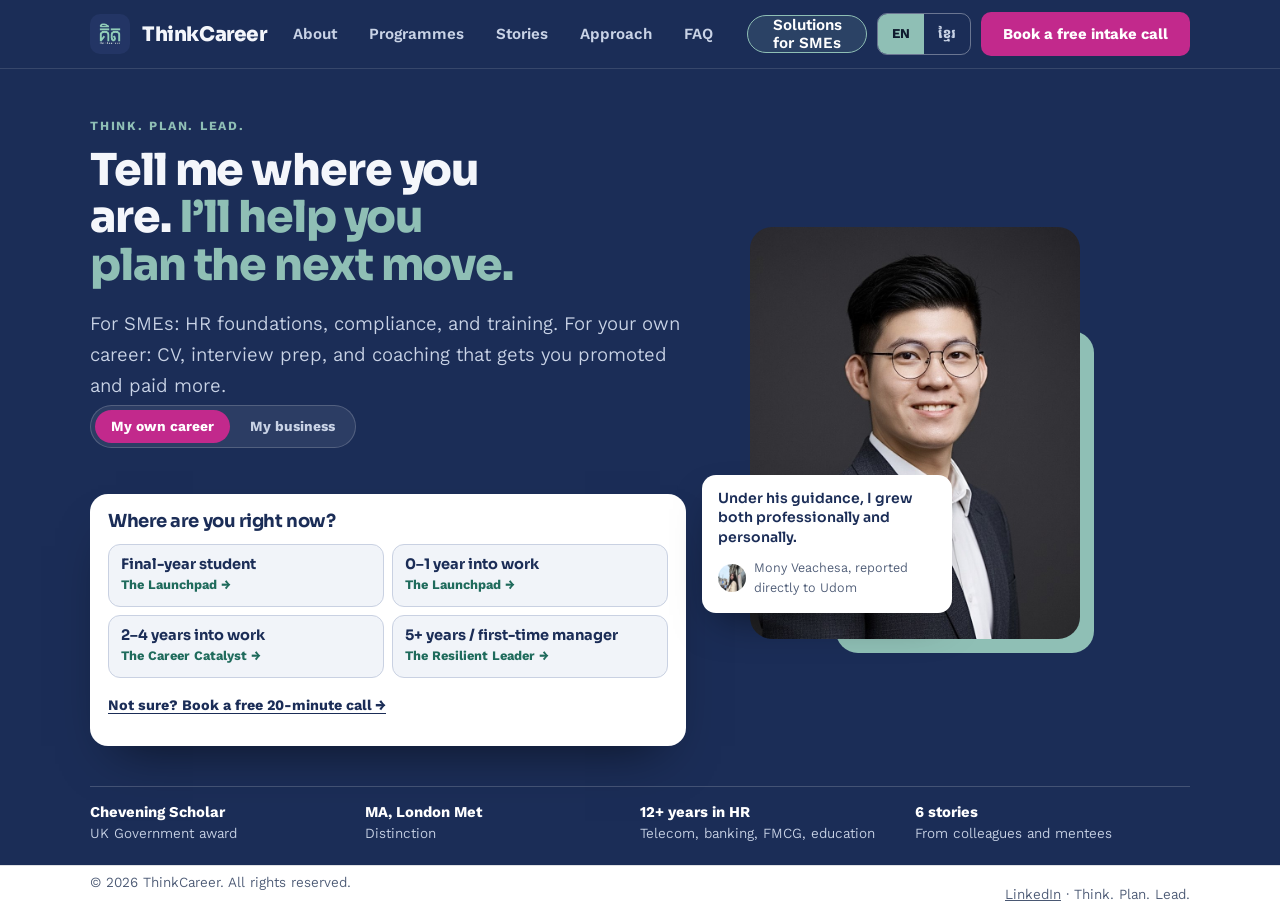
==== commit ade1dde8: "Add magenta as a sparing pop/highlight accent color The palette was entirely navy/teal/mint — cohesi" ====
--- a/index.html
+++ b/index.html
@@ -36,6 +36,7 @@
   --accent:#1F6B5C; --mint:#8FBFB5; --mint-hover:#A5CDC4; --mint-ink:#0F1A2E; --navy:#1B2D57; --navy-deep:#14224A; --on-navy:#F4F6FB; --on-navy-muted:#C9D3E6;
   --bar-bg:#1B2D57; --hero-bg:#1B2D57;
   --gold:#E5C27A; --gold-ink:#0F1A2E; --danger:#B3261E; --scrim:rgba(10,18,40,.6); --shadow:0 24px 60px -24px rgba(20,34,74,.5);
+  --magenta:#C2298C; --magenta-deep:#9E2170; --magenta-fg:#FFFFFF;
   --display:"Sora","Kantumruy Pro",system-ui,sans-serif; --sans:"Kantumruy Pro",system-ui,sans-serif;
   --bar:68px; --max:1180px; --gut:clamp(16px,4vw,40px);
 }
@@ -64,7 +65,7 @@
 .lede{color:var(--muted);font-size:clamp(17px,1.5vw,19.5px);max-width:58ch}
 .audtoggle{display:inline-flex;background:var(--mist);border:1px solid var(--line);border-radius:999px;padding:3px;gap:3px;margin-bottom:18px}
 .audtoggle button{border:0;background:none;font:700 14px var(--sans);padding:8px 16px;border-radius:999px;cursor:pointer;color:var(--muted)}
-.audtoggle button[aria-pressed="true"]{background:var(--action);color:#fff}
+.audtoggle button[aria-pressed="true"]{background:var(--magenta);color:var(--magenta-fg)}
 .audbiz p{color:var(--muted);font-size:15px;margin:0 0 14px}
 .audbiz .bizlinks{display:flex;flex-direction:column;gap:10px}
 .btn{display:inline-flex;align-items:center;justify-content:center;gap:8px;min-height:48px;padding:0 24px;border-radius:10px;font:700 16px var(--sans);text-decoration:none;border:2px solid transparent;cursor:pointer;transition:background-color var(--dur-1) var(--ease),border-color var(--dur-1) var(--ease),color var(--dur-1) var(--ease),transform var(--dur-1) var(--ease);text-align:center}
@@ -93,6 +94,7 @@
 .lang button[aria-pressed="true"]{background:var(--mint);color:var(--mint-ink)}
 .bar .btn{min-height:44px;padding:0 20px;font-size:15px;background:var(--mint);color:var(--mint-ink)}
 .bar .btn:hover{background:var(--mint-hover)}
+.bar .btn--book{background:var(--magenta);color:var(--magenta-fg)}.bar .btn--book:hover{background:var(--magenta-deep)}
 .menu{display:none}
 @media(max-width:900px){.tabs{display:none}.menu{display:inline-flex}.bar .btn--book{display:none}.tab--sme{display:none}}
 .menu{align-items:center;justify-content:center;min-height:44px;min-width:44px;border:1.5px solid rgba(255,255,255,.35);border-radius:10px;background:none;color:var(--on-navy);cursor:pointer}
@@ -188,7 +190,7 @@
 .tier.rec{outline:3px solid var(--gold);outline-offset:2px}
 .tier__tag{display:flex;justify-content:space-between;align-items:center;min-height:26px;font:700 12px var(--sans);letter-spacing:.12em;text-transform:uppercase;color:var(--accent);margin:0 0 10px}
 .tier--feat .tier__tag{color:var(--mint)}
-.tier__tag i{font-style:normal;background:var(--gold);color:var(--gold-ink);border-radius:6px;padding:4px 9px;letter-spacing:.02em;text-transform:none}
+.tier__tag i{font-style:normal;background:var(--magenta);color:var(--magenta-fg);border-radius:6px;padding:4px 9px;letter-spacing:.02em;text-transform:none}
 .tier h3{font-size:24px}
 .tier--feat h3{color:var(--on-navy)}
 .pitch{margin-top:8px;color:var(--muted);font-weight:500}
@@ -440,7 +442,7 @@
 .herocard .nf{display:inline-flex;align-items:center;min-height:44px;margin-top:6px;background:none;border:0;padding:0;font:700 14.5px var(--sans);color:#1B2D57;text-decoration:underline;text-underline-offset:3px;cursor:pointer;text-align:left}
 .fork{display:inline-flex;background:rgba(255,255,255,.08);border:1px solid rgba(255,255,255,.18);border-radius:999px;padding:4px;gap:4px;margin:4px 0 20px}
 .fork button{border:0;background:none;color:var(--on-navy-muted);font:700 14px var(--sans);padding:8px 16px;border-radius:999px;cursor:pointer;transition:background var(--dur-1) var(--ease),color var(--dur-1) var(--ease)}
-.fork button[aria-pressed="true"]{background:var(--mint);color:#16213f}
+.fork button[aria-pressed="true"]{background:var(--magenta);color:var(--magenta-fg)}
 .fork button:not([aria-pressed="true"]):hover{color:#fff}
 .herocard .bizsub{font-size:13.5px;color:#4A5873;margin-top:4px}
 .bizrow{display:flex;flex-direction:column;gap:9px;margin-top:14px}
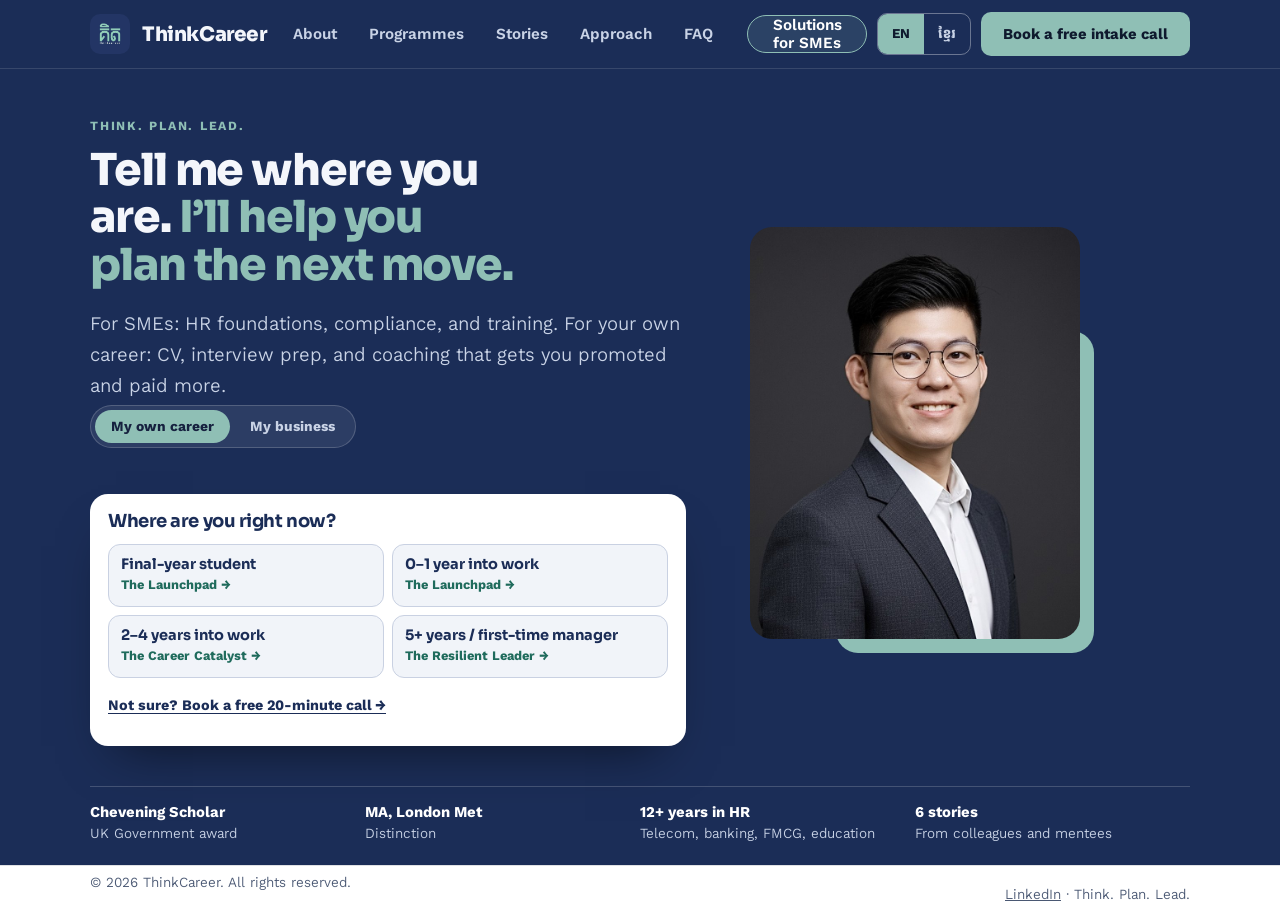
==== commit 3f3d5595: "Add files via upload" ====
--- a/index.html
+++ b/index.html
@@ -36,7 +36,6 @@
   --accent:#1F6B5C; --mint:#8FBFB5; --mint-hover:#A5CDC4; --mint-ink:#0F1A2E; --navy:#1B2D57; --navy-deep:#14224A; --on-navy:#F4F6FB; --on-navy-muted:#C9D3E6;
   --bar-bg:#1B2D57; --hero-bg:#1B2D57;
   --gold:#E5C27A; --gold-ink:#0F1A2E; --danger:#B3261E; --scrim:rgba(10,18,40,.6); --shadow:0 24px 60px -24px rgba(20,34,74,.5);
-  --magenta:#C2298C; --magenta-deep:#9E2170; --magenta-fg:#FFFFFF;
   --display:"Sora","Kantumruy Pro",system-ui,sans-serif; --sans:"Kantumruy Pro",system-ui,sans-serif;
   --bar:68px; --max:1180px; --gut:clamp(16px,4vw,40px);
 }
@@ -65,7 +64,7 @@
 .lede{color:var(--muted);font-size:clamp(17px,1.5vw,19.5px);max-width:58ch}
 .audtoggle{display:inline-flex;background:var(--mist);border:1px solid var(--line);border-radius:999px;padding:3px;gap:3px;margin-bottom:18px}
 .audtoggle button{border:0;background:none;font:700 14px var(--sans);padding:8px 16px;border-radius:999px;cursor:pointer;color:var(--muted)}
-.audtoggle button[aria-pressed="true"]{background:var(--magenta);color:var(--magenta-fg)}
+.audtoggle button[aria-pressed="true"]{background:var(--action);color:#fff}
 .audbiz p{color:var(--muted);font-size:15px;margin:0 0 14px}
 .audbiz .bizlinks{display:flex;flex-direction:column;gap:10px}
 .btn{display:inline-flex;align-items:center;justify-content:center;gap:8px;min-height:48px;padding:0 24px;border-radius:10px;font:700 16px var(--sans);text-decoration:none;border:2px solid transparent;cursor:pointer;transition:background-color var(--dur-1) var(--ease),border-color var(--dur-1) var(--ease),color var(--dur-1) var(--ease),transform var(--dur-1) var(--ease);text-align:center}
@@ -94,7 +93,6 @@
 .lang button[aria-pressed="true"]{background:var(--mint);color:var(--mint-ink)}
 .bar .btn{min-height:44px;padding:0 20px;font-size:15px;background:var(--mint);color:var(--mint-ink)}
 .bar .btn:hover{background:var(--mint-hover)}
-.bar .btn--book{background:var(--magenta);color:var(--magenta-fg)}.bar .btn--book:hover{background:var(--magenta-deep)}
 .menu{display:none}
 @media(max-width:900px){.tabs{display:none}.menu{display:inline-flex}.bar .btn--book{display:none}.tab--sme{display:none}}
 .menu{align-items:center;justify-content:center;min-height:44px;min-width:44px;border:1.5px solid rgba(255,255,255,.35);border-radius:10px;background:none;color:var(--on-navy);cursor:pointer}
@@ -190,7 +188,7 @@
 .tier.rec{outline:3px solid var(--gold);outline-offset:2px}
 .tier__tag{display:flex;justify-content:space-between;align-items:center;min-height:26px;font:700 12px var(--sans);letter-spacing:.12em;text-transform:uppercase;color:var(--accent);margin:0 0 10px}
 .tier--feat .tier__tag{color:var(--mint)}
-.tier__tag i{font-style:normal;background:var(--magenta);color:var(--magenta-fg);border-radius:6px;padding:4px 9px;letter-spacing:.02em;text-transform:none}
+.tier__tag i{font-style:normal;background:var(--gold);color:var(--gold-ink);border-radius:6px;padding:4px 9px;letter-spacing:.02em;text-transform:none}
 .tier h3{font-size:24px}
 .tier--feat h3{color:var(--on-navy)}
 .pitch{margin-top:8px;color:var(--muted);font-weight:500}
@@ -442,7 +440,7 @@
 .herocard .nf{display:inline-flex;align-items:center;min-height:44px;margin-top:6px;background:none;border:0;padding:0;font:700 14.5px var(--sans);color:#1B2D57;text-decoration:underline;text-underline-offset:3px;cursor:pointer;text-align:left}
 .fork{display:inline-flex;background:rgba(255,255,255,.08);border:1px solid rgba(255,255,255,.18);border-radius:999px;padding:4px;gap:4px;margin:4px 0 20px}
 .fork button{border:0;background:none;color:var(--on-navy-muted);font:700 14px var(--sans);padding:8px 16px;border-radius:999px;cursor:pointer;transition:background var(--dur-1) var(--ease),color var(--dur-1) var(--ease)}
-.fork button[aria-pressed="true"]{background:var(--magenta);color:var(--magenta-fg)}
+.fork button[aria-pressed="true"]{background:var(--mint);color:#16213f}
 .fork button:not([aria-pressed="true"]):hover{color:#fff}
 .herocard .bizsub{font-size:13.5px;color:#4A5873;margin-top:4px}
 .bizrow{display:flex;flex-direction:column;gap:9px;margin-top:14px}
@@ -574,7 +572,6 @@
     </div>
     <figure class="portrait" style="margin:0">
       <img src="redesign/assets/portrait.jpg" alt="Udom Vuthy, founder of ThinkCareer" width="560" height="700" fetchpriority="high">
-      <figcaption class="hquote"><q lang="en" data-i18n="st_home_q">Under his guidance, I grew both professionally and personally.</q><span class="hquote__by"><img id="hqAv" alt="" width="28" height="28" hidden><span data-i18n="st_home_attr">Mony Veachesa, reported directly to Udom</span></span></figcaption>
     </figure>
     <dl class="facts">
       <div><dt data-i18n="n_chip_1">Chevening Scholar</dt><dd data-i18n="n_f1_s">UK Government award</dd></div>
